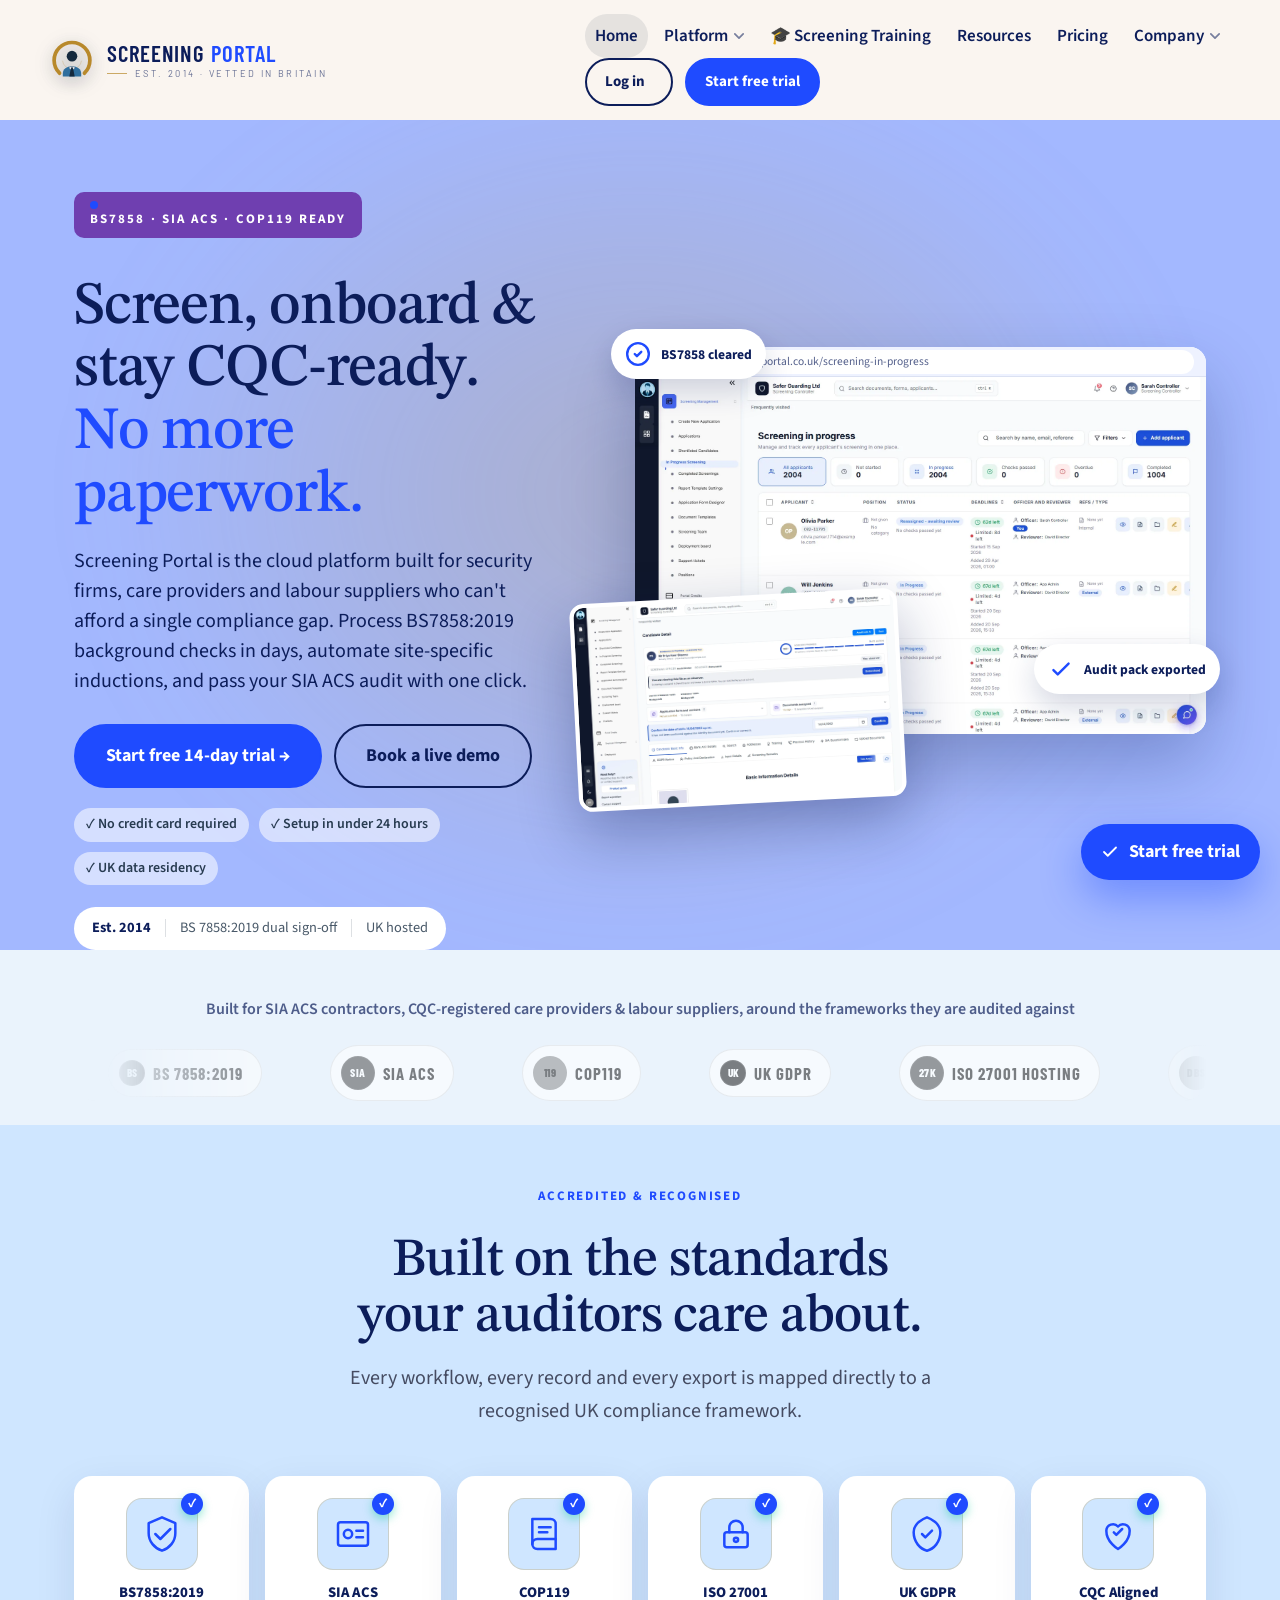
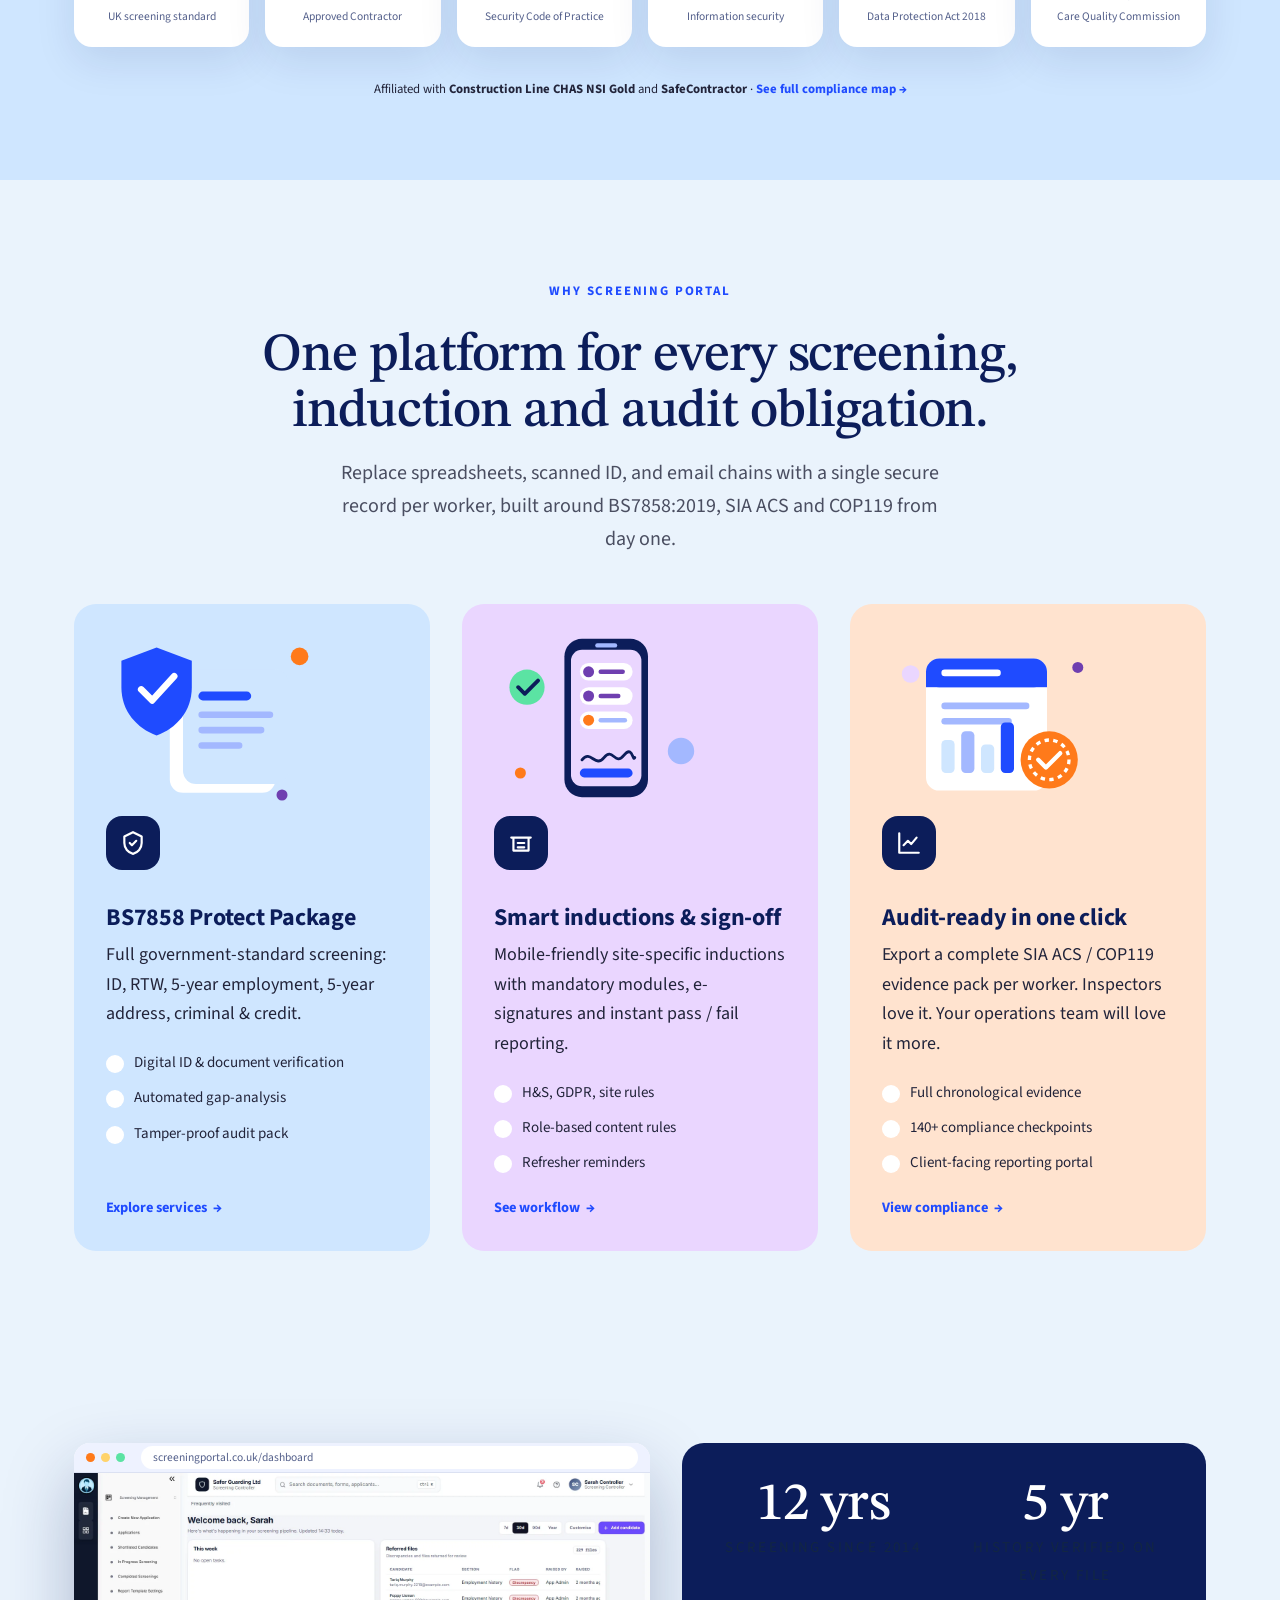
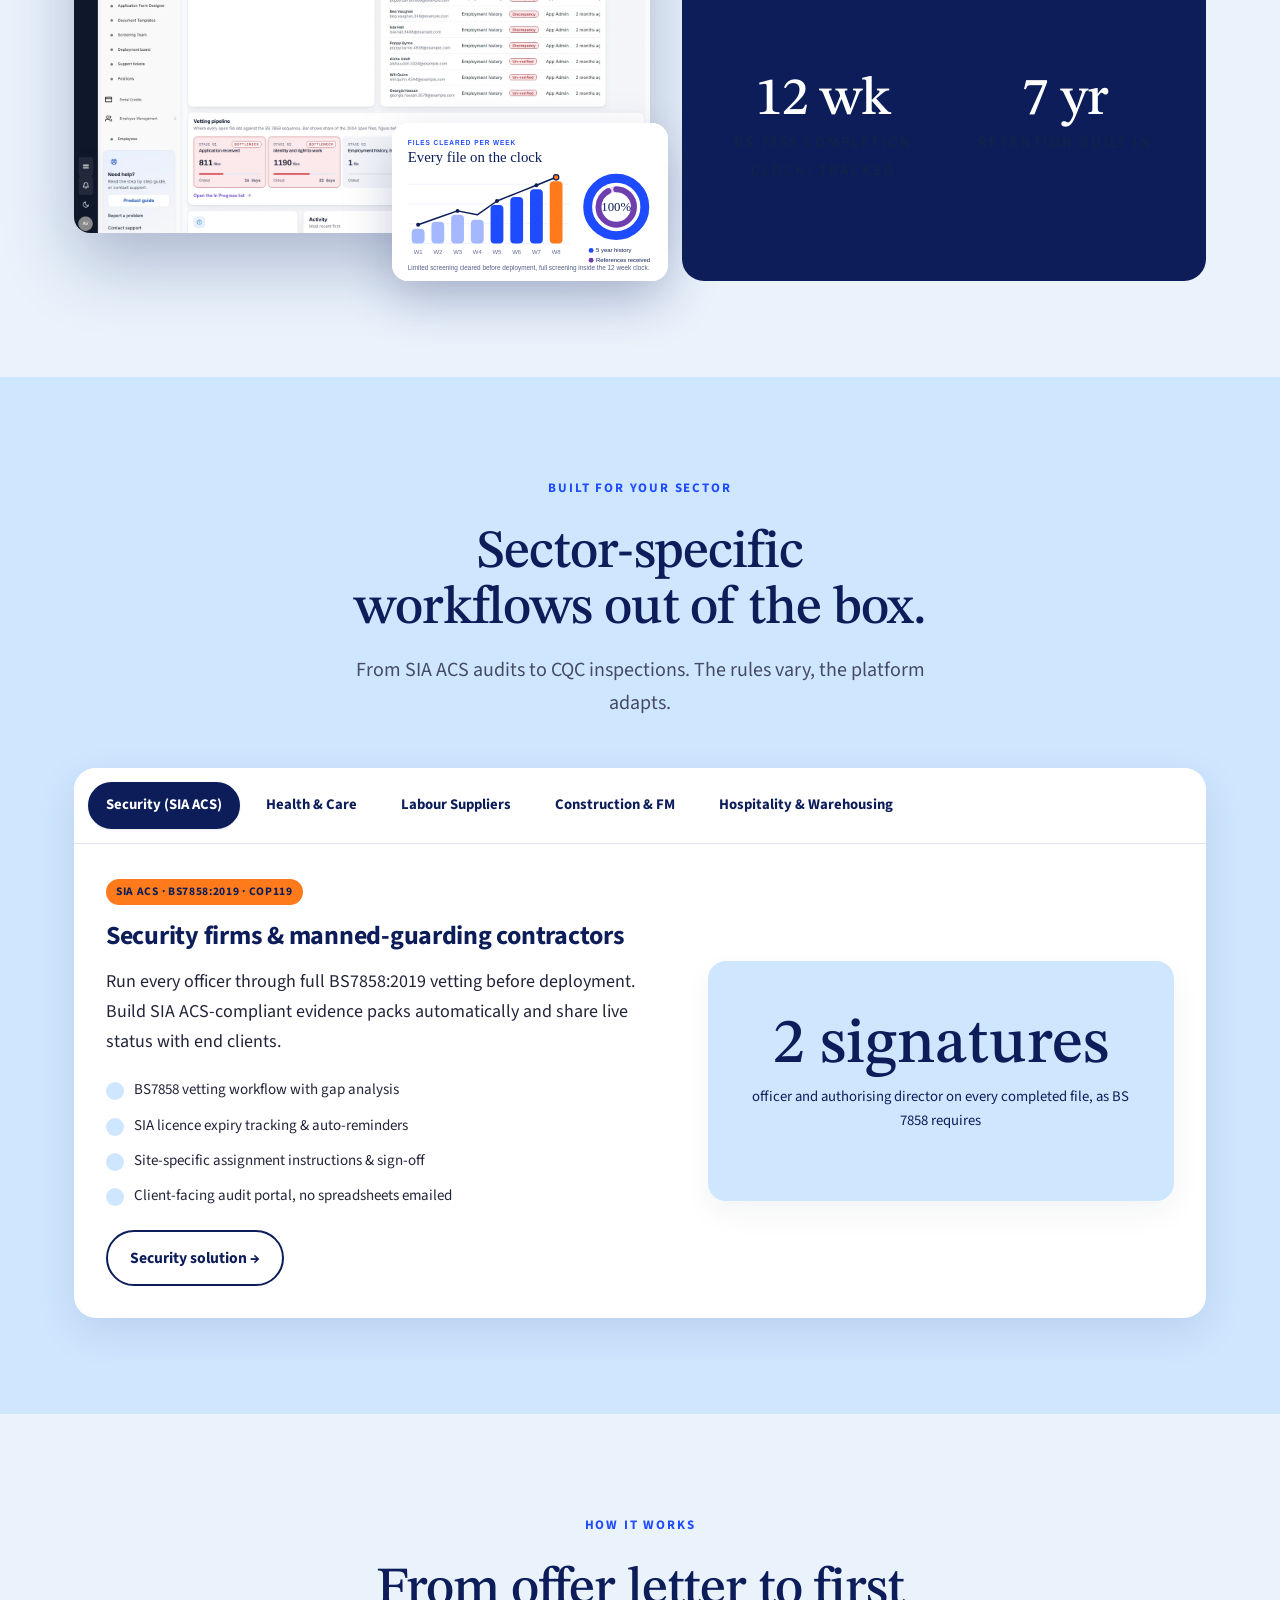
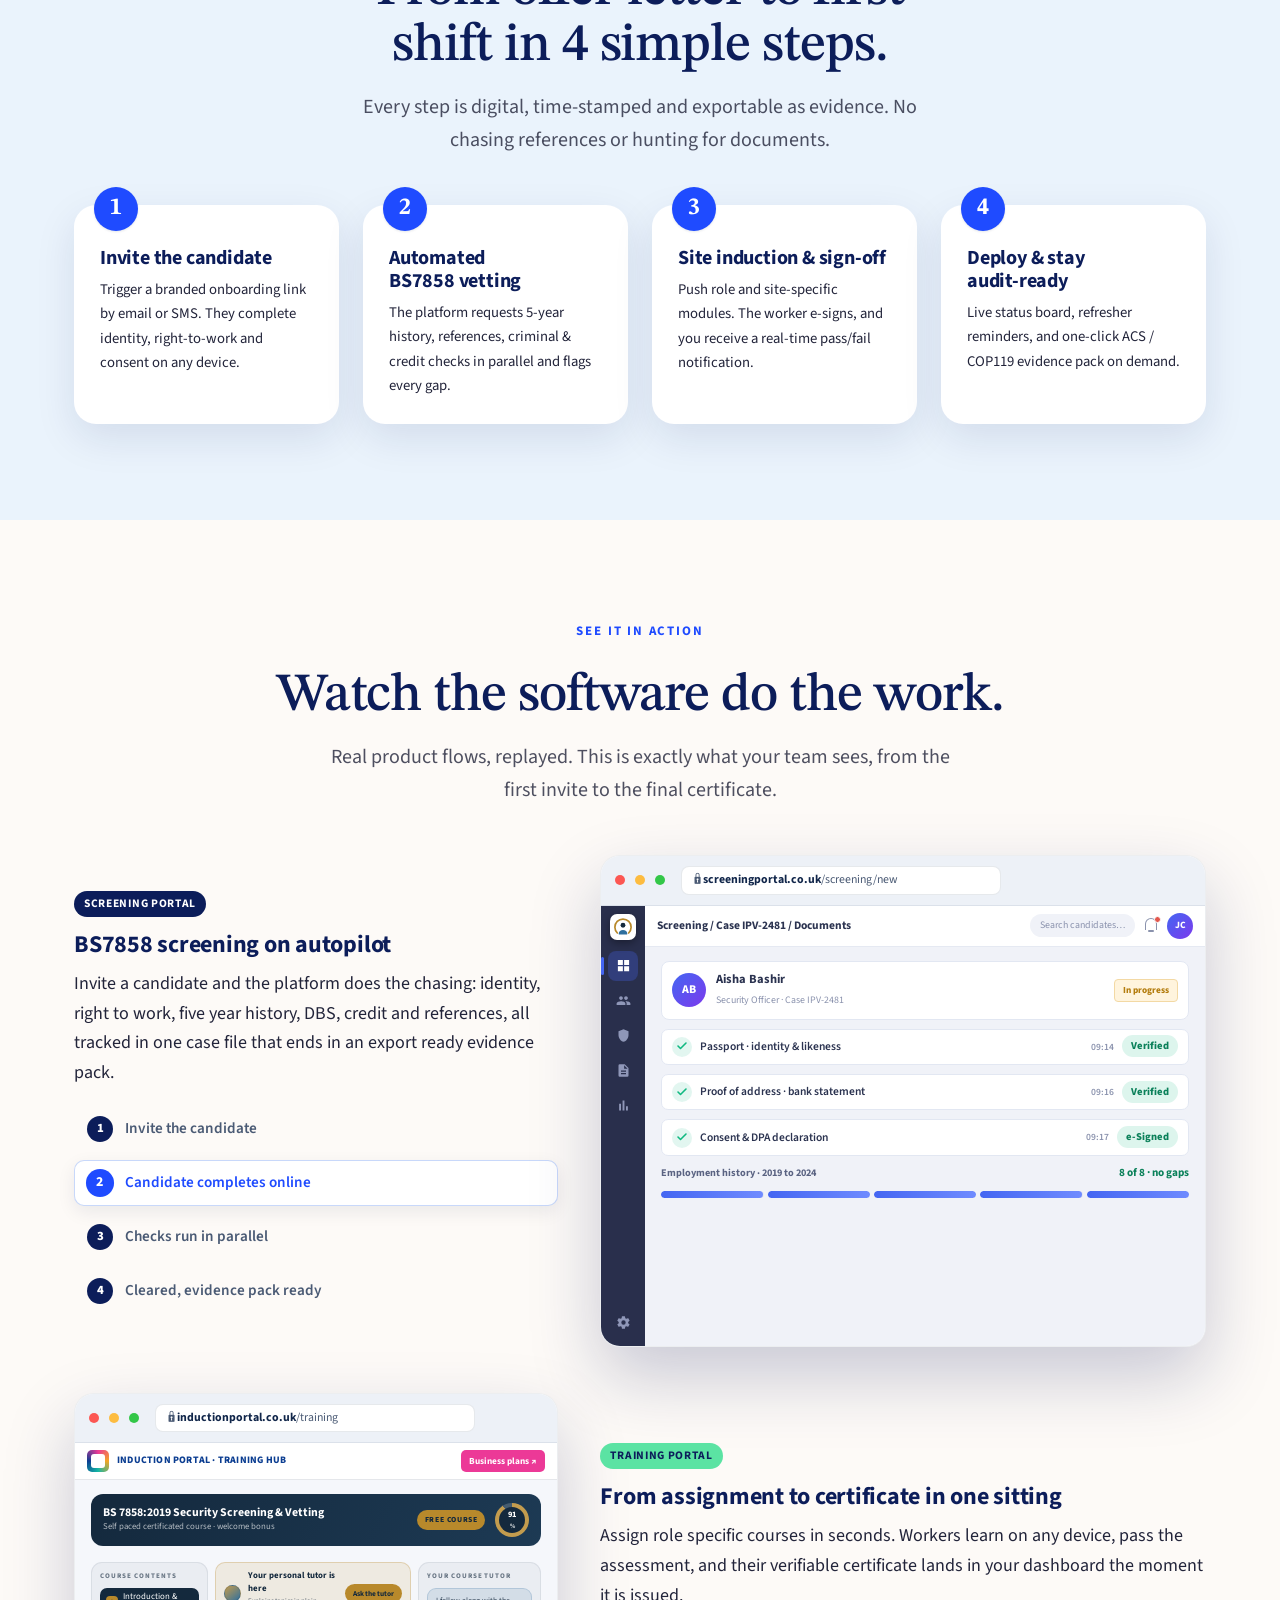
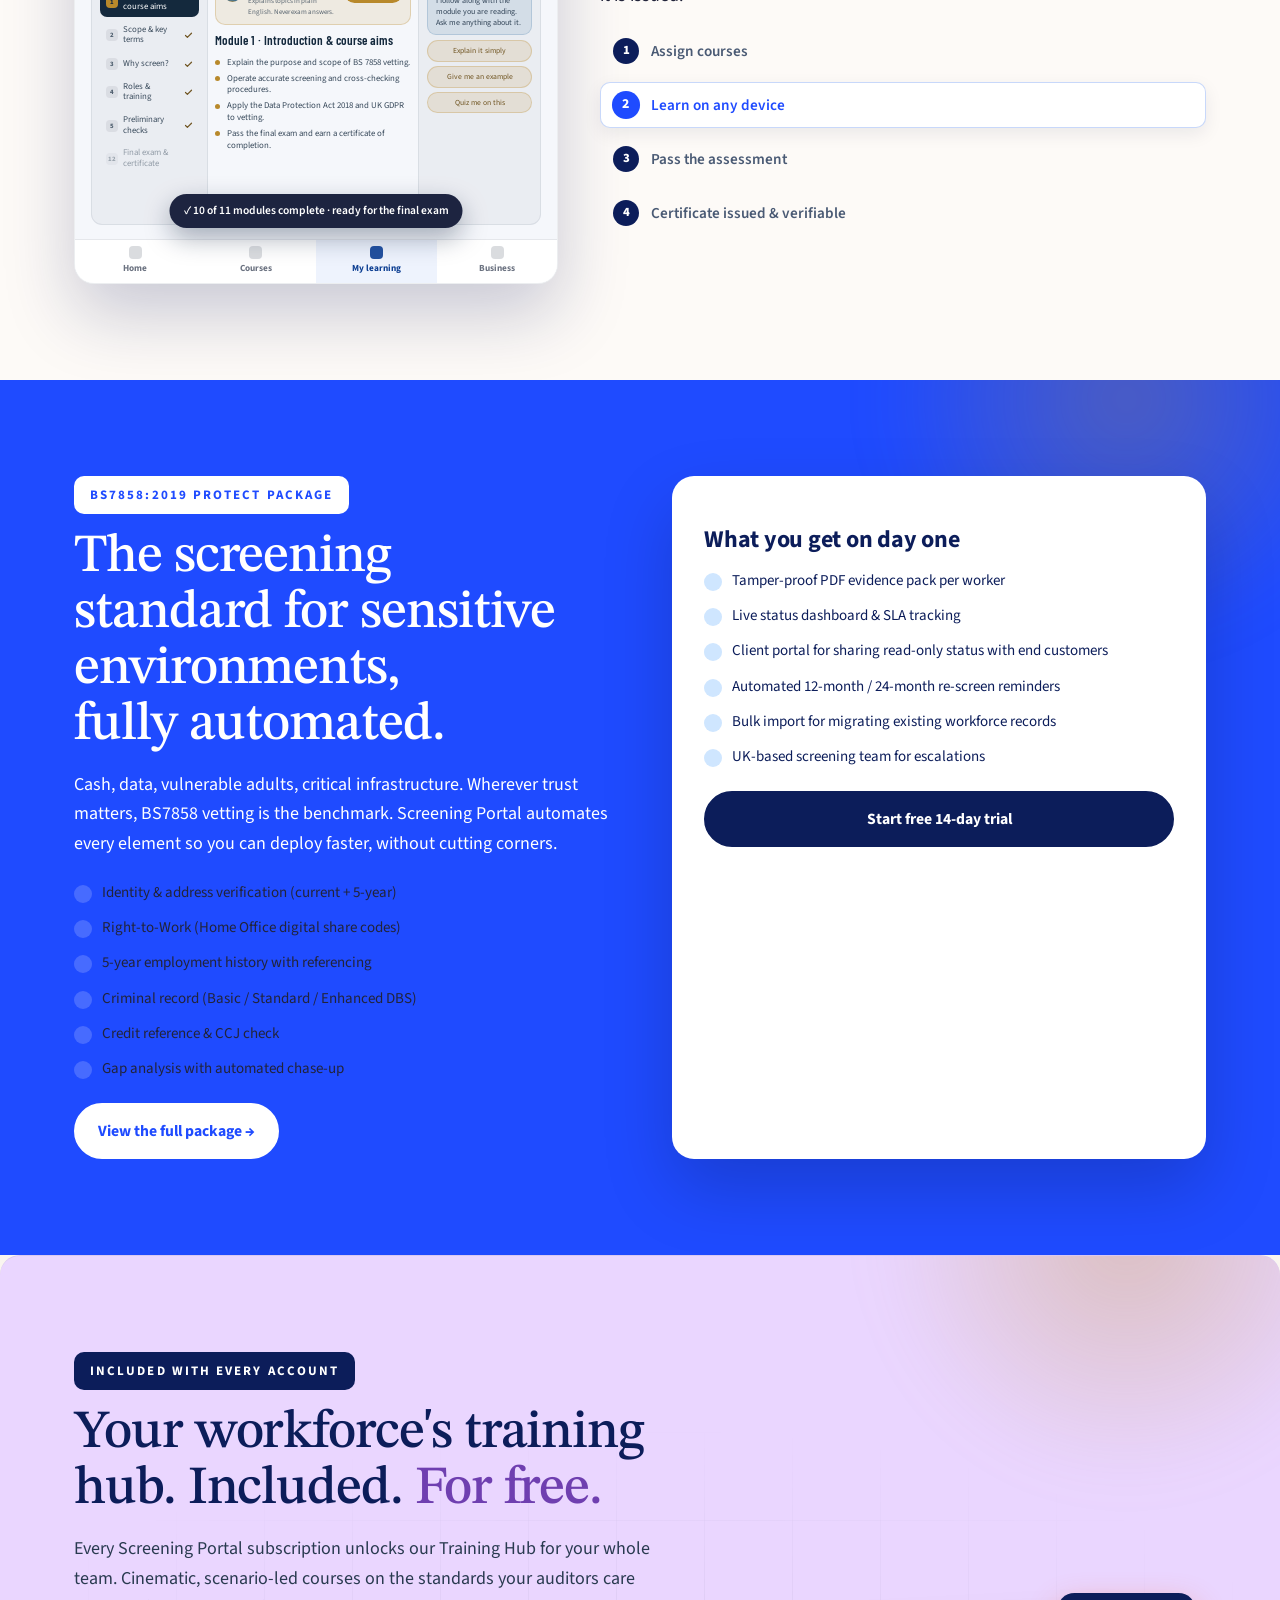
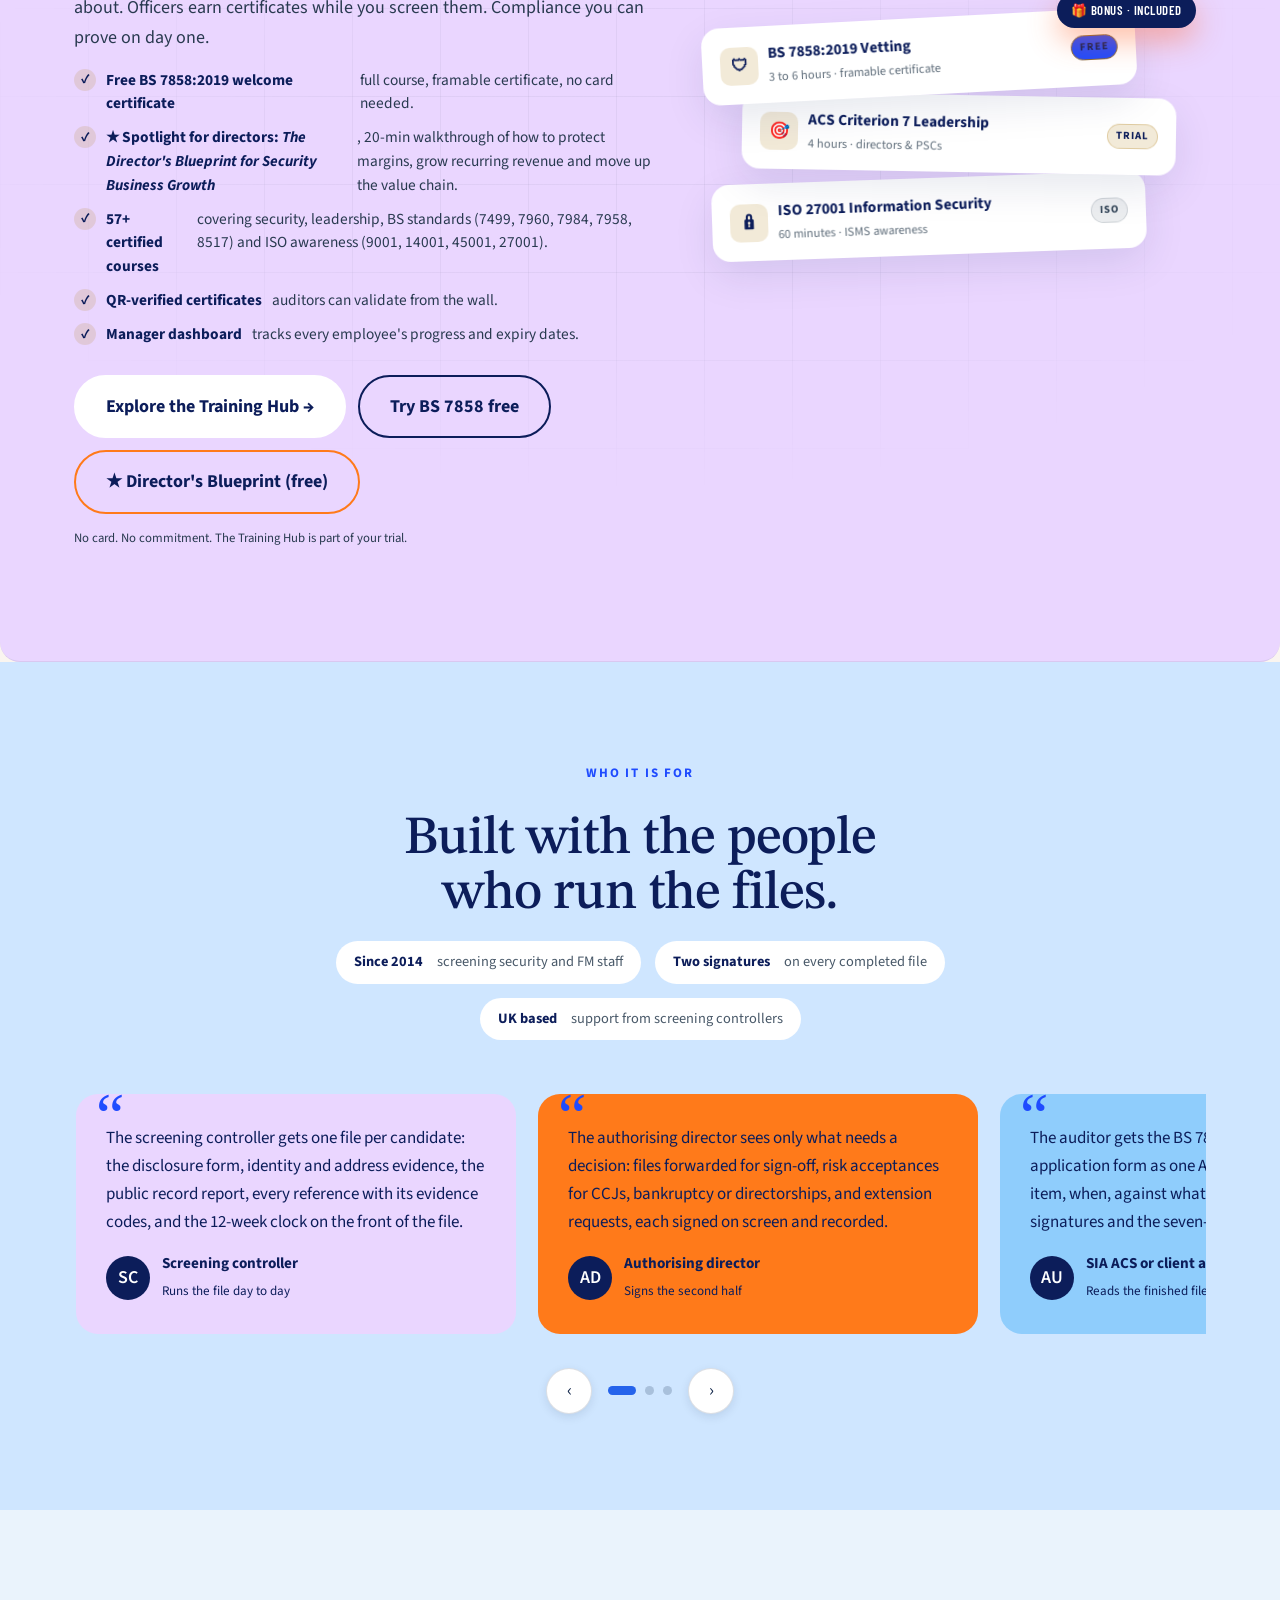
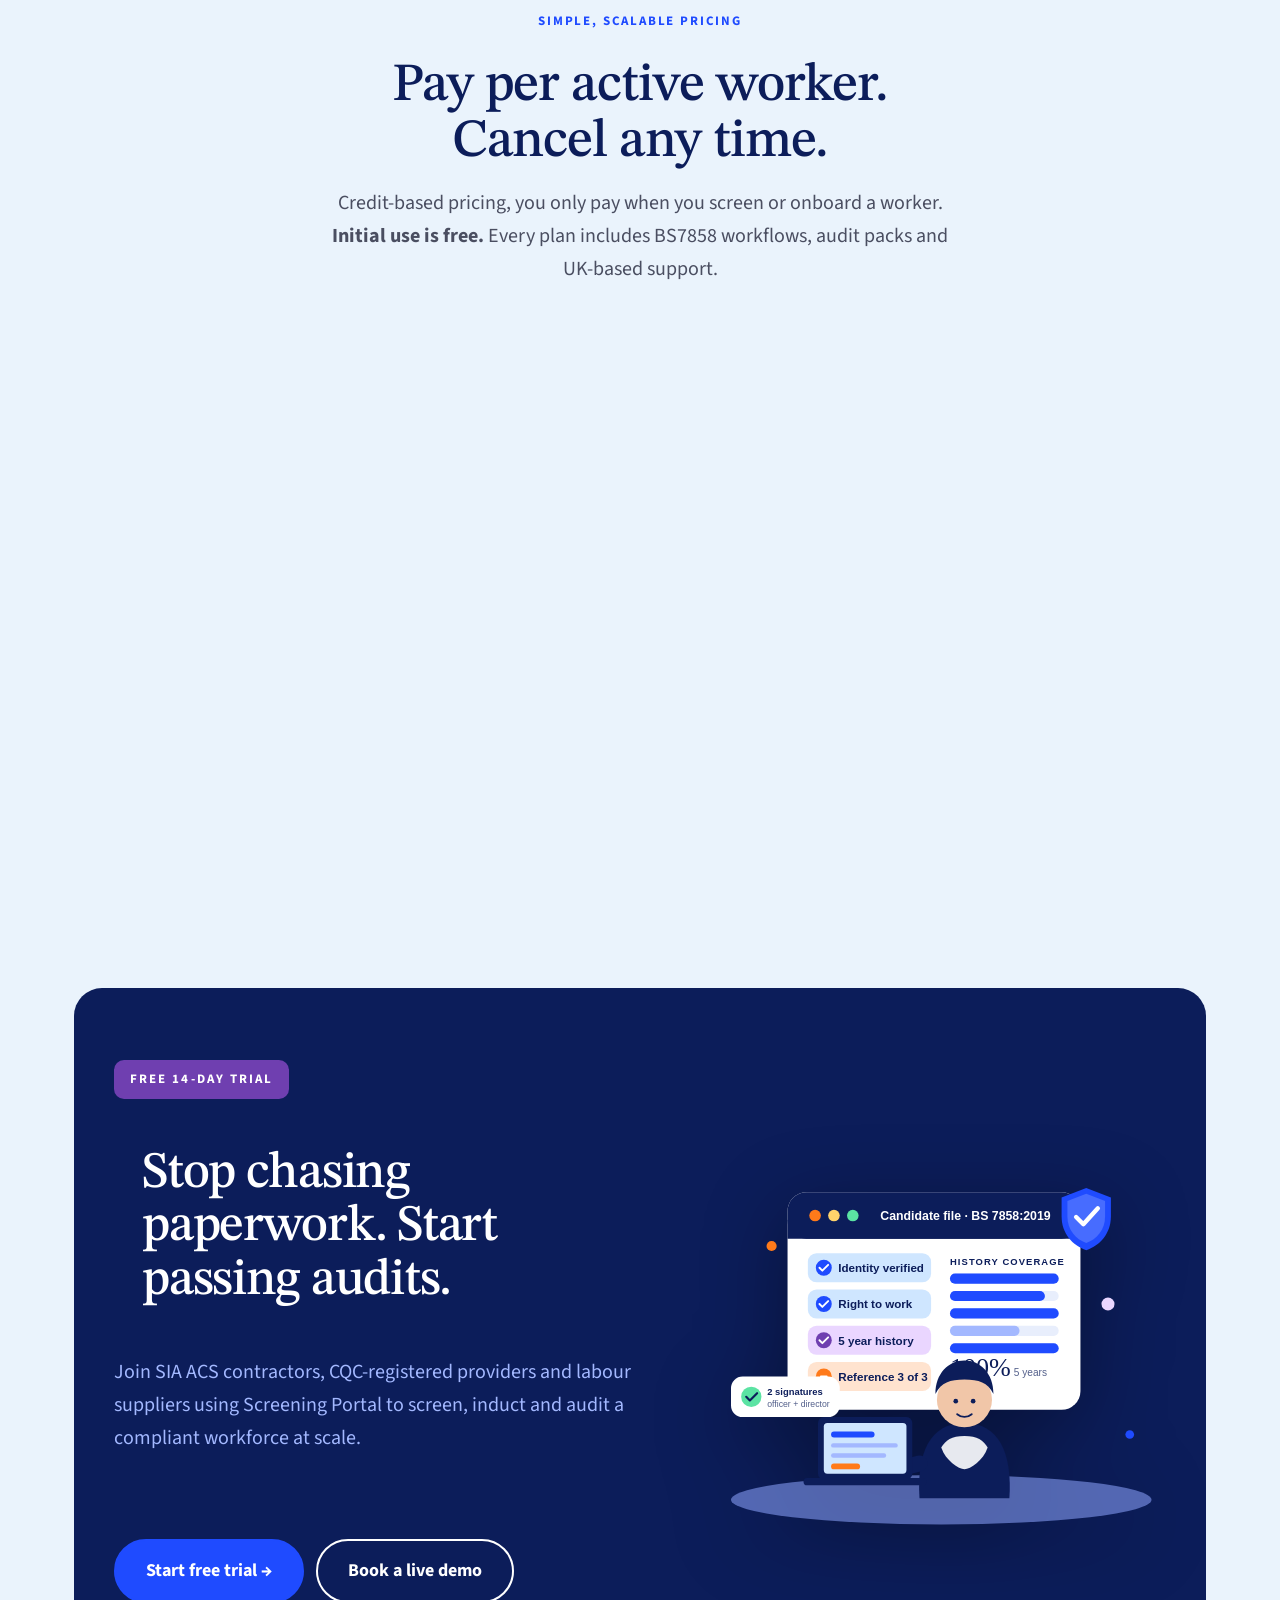
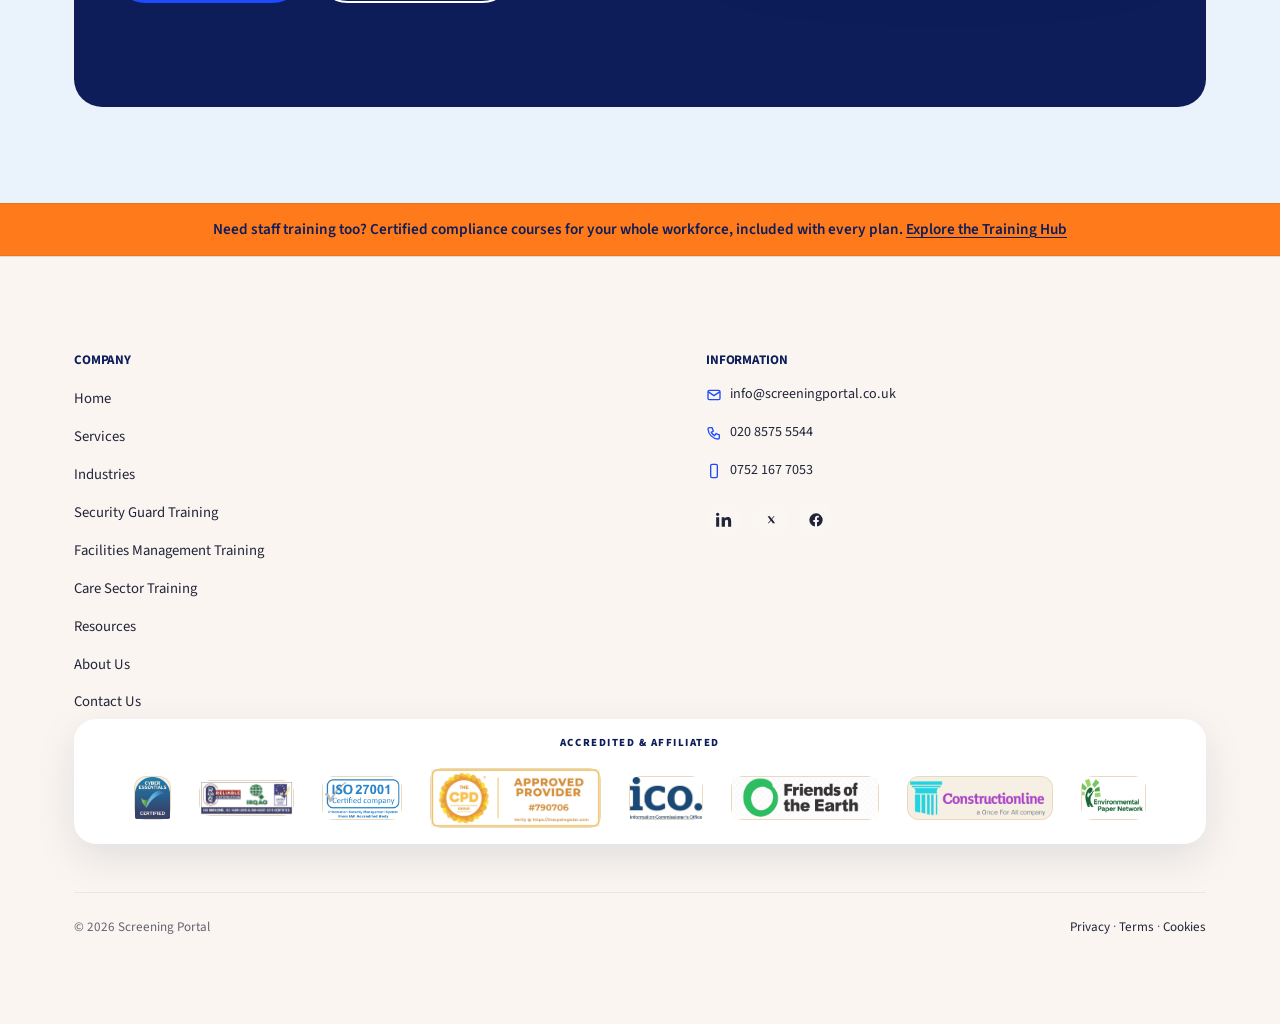
==== index.html @ 198cb8b1 "Home: the trial badge in the final call to action hugs its text Co-Authored-By: Claude Fable 5.1 <no" ====
﻿<!doctype html>
<html lang="en-GB">
<head>
<link rel="icon" href="/favicon.svg?v=3" type="image/svg+xml">
<link rel="alternate icon" href="/favicon.ico?v=3" sizes="16x16 32x32 48x48">
<link rel="apple-touch-icon" href="/apple-touch-icon.png?v=3">
<link rel="manifest" href="/site.webmanifest?v=3">
<meta name="theme-color" content="#eaf3fc">
<meta charset="utf-8">
<meta name="viewport" content="width=device-width,initial-scale=1">
<title>Screening Portal | BS7858 Screening & Compliance Software for SIA ACS, COP119 & Labour Suppliers</title>
<meta name="description" content="Cloud-based BS7858:2019 screening, SIA ACS audit trails and COP119-ready onboarding for security, care and labour suppliers. Start your free 14-day trial. No card required.">
  <link rel="canonical" href="https://www.screeningportal.co.uk/">
  <meta property="og:type" content="website">
  <meta property="og:site_name" content="Screening Portal">
  <meta property="og:title" content="Screening Portal | BS7858 Screening & Compliance Software for SIA ACS, COP119 & Labour Suppliers">
  <meta property="og:description" content="Cloud-based BS7858:2019 screening, SIA ACS audit trails and COP119-ready onboarding for security, care and labour suppliers. Start your free 14-day trial. No card required.">
  <meta property="og:url" content="https://www.screeningportal.co.uk/">
  <meta name="twitter:card" content="summary">
<meta name="theme-color" content="#eaf3fc">
<link rel="preconnect" href="https://fonts.googleapis.com">
<link rel="preconnect" href="https://fonts.gstatic.com" crossorigin>
<link rel="stylesheet" href="https://fonts.googleapis.com/css2?family=Barlow:wght@400;500;600;700&family=Barlow+Condensed:wght@500;600;700&family=Inter:wght@400;500;600;700;800;900&display=swap">
<link rel="stylesheet" href="assets/css/style.css?v=202607112130">
<link rel="stylesheet" href="assets/css/premium.css?v=202607120100">
<link rel="stylesheet" href="assets/css/demo.css?v=202607121500">
<link rel="stylesheet" href="assets/css/brand-sp.css?v=1">
<script type="application/ld+json">
{
  "@context": "https://schema.org",
  "@graph": [
    {
      "@type": "Organization",
      "@id": "https://www.screeningportal.co.uk/#organization",
      "name": "Screening Portal",
      "legalName": "Screening Portal",
      "url": "https://www.screeningportal.co.uk/",
      "description": "UK workforce compliance specialists: BS 7858:2019 screening, digital onboarding and online security training for the security, care and labour-supply sectors.",
      "areaServed": "GB",
      "contactPoint": {
        "@type": "ContactPoint",
        "contactType": "sales",
        "url": "https://www.screeningportal.co.uk/contact.html",
        "availableLanguage": "en-GB"
      }
    },
    {
      "@type": "WebSite",
      "@id": "https://www.screeningportal.co.uk/#website",
      "url": "https://www.screeningportal.co.uk/",
      "name": "Screening Portal",
      "publisher": { "@id": "https://www.screeningportal.co.uk/#organization" },
      "inLanguage": "en-GB"
    }
  ]
}
</script>
<link rel="stylesheet" href="assets/css/theme-2026.css?v=2026090801">
<link rel="stylesheet" href="https://fonts.googleapis.com/css2?family=STIX+Two+Text:ital,wght@0,400..700;1,400&family=Source+Sans+3:wght@400;600;700&display=swap">
<link rel="stylesheet" href="assets/css/theme-wave.css?v=2026100704">
</head>
<body class="wave-home">

<a class="skip-link" href="#main-content">Skip to content</a>
<noscript><style>.reveal{opacity:1 !important;transform:none !important}</style></noscript>
<!-- ============ HEADER ============ -->
<header class="site-header">
  <div class="container nav">
    <a class="brand" href="index.html" aria-label="Screening Portal home">
      <span class="brand-mark" aria-hidden="true">
        <svg viewBox="0 0 64 64" width="100%" height="100%" fill="none" role="img" aria-label="Screening Portal"><path d="M13.9 51.2a26 26 0 1 1 36.2 0" stroke="#b8892b" stroke-width="5.4" stroke-linecap="round"></path><path d="M18.2 33.6a14 14 0 0 0 27.6 0" stroke="#b8892b" stroke-opacity=".28" stroke-width="1.2" stroke-linecap="round"></path><circle cx="32" cy="26.4" r="7.7" fill="#14293d"></circle><path d="M18.6 56v-4.1c0-6.6 5.7-10.7 13.4-10.7s13.4 4.1 13.4 10.7V56z" fill="#2f6f9e"></path><path d="M32 41.2l4.6 2.1-2.6 2.4 1.9 10.3h-7.8l1.9-10.3-2.6-2.4z" fill="#14293d"></path><path d="M32 41.2l-4.6 2.1 2.6 2.4zM32 41.2l4.6 2.1-2.6 2.4z" fill="#f7fbff" fill-opacity=".9"></path></svg>
      </span>
      <span class="brand-word">
        <span class="brand-name">Screening <span>Portal</span></span>
        <span class="brand-tag"><i aria-hidden="true"></i>Est. 2014 &middot; Vetted in Britain</span>
      </span>
    </a>

    <nav class="mobile-panel" aria-label="Primary">
      <ul class="nav-list">
        <li><a href="index.html">Home</a></li>

        <li class="has-dropdown">
          <button type="button" class="nav-trigger" aria-haspopup="true" aria-expanded="false">
            Platform
            <svg class="caret" viewBox="0 0 12 7" aria-hidden="true"><path d="M1 1l5 5 5-5" fill="none" stroke="currentColor" stroke-width="2" stroke-linecap="round" stroke-linejoin="round"/></svg>
          </button>
          <ul class="nav-dropdown" role="menu">
            <li><a href="services.html">Screening Services<small>BS 7858, RTW, DBS, references</small></a></li>
            <li><a href="compliance.html">Compliance Map<small>SIA ACS, COP119, ISO 27001</small></a></li>
            <li><a href="solutions.html">Industry Solutions<small>Security, Care, Labour, FM</small></a></li>
          </ul>
        </li>

        <li><a href="https://www.inductionportal.co.uk/training/BS7858-Free-Course.html" title="Free BS 7858 screening training course">🎓 Screening Training</a></li>
        <li><a href="resources.html">Resources</a></li>

        <li><a href="pricing.html">Pricing</a></li>

        <li class="has-dropdown">
          <button type="button" class="nav-trigger" aria-haspopup="true" aria-expanded="false">
            Company
            <svg class="caret" viewBox="0 0 12 7" aria-hidden="true"><path d="M1 1l5 5 5-5" fill="none" stroke="currentColor" stroke-width="2" stroke-linecap="round" stroke-linejoin="round"/></svg>
          </button>
          <ul class="nav-dropdown" role="menu">
            <li><a href="about.html">About us</a></li>
            <li><a href="contact.html">Contact &amp; demo</a></li>
          </ul>
        </li>
      </ul>
      <div class="nav-cta">
        <div class="has-dropdown login-menu">
          <button type="button" class="btn btn--outline btn--sm nav-trigger" aria-haspopup="true" aria-expanded="false">
            Log in
            <svg class="caret" viewBox="0 0 12 7" aria-hidden="true"><path d="M1 1l5 5 5-5" fill="none" stroke="currentColor" stroke-width="2" stroke-linecap="round" stroke-linejoin="round"/></svg>
          </button>
          <ul class="nav-dropdown login-dropdown" role="menu">
            <li><a href="https://app.inductionportal.co.uk" target="_blank" rel="noopener">Customer log in<small>Your live account</small></a></li>
            <li><a href="https://portal.screeningportal.co.uk/admin/users/login" target="_blank" rel="noopener">Pilot log in<small>Screening Portal pilot programme</small></a></li>
          </ul>
        </div>
        <a class="btn btn--primary btn--sm" href="https://app.inductionportal.co.uk/user/registration/steptwo" target="_blank" rel="noopener" data-trial>Start free trial</a>
      </div>
    </nav>

    <button class="nav-toggle" aria-label="Toggle menu" aria-expanded="false">
      <span></span><span></span><span></span>
    </button>
  </div>
</header>

<!-- ============ HERO ============ -->
<section id="main-content" role="main" class="hero">
  <div class="container hero-grid">
    <div class="reveal">
      <span class="kicker">BS7858 · SIA ACS · COP119 READY</span>
      <h1>
        <span class="h1-line">Screen, onboard &amp;</span>
        <span class="h1-line">stay <span class="accent ip-rotator" data-words="audit-ready,SIA ACS-ready,CQC-ready,BS7858 compliant,inspection-proof">audit-ready</span>.</span>
        <span class="h1-line text-gradient">No more paperwork.</span>
      </h1>
      <p class="lead">
        Screening Portal is the cloud platform built for security firms, care providers and labour suppliers
        who can't afford a single compliance gap. Process BS7858:2019 background checks in days, automate
        site-specific inductions, and pass your SIA ACS audit with one click.
      </p>

      <div class="hero-cta">
        <a class="btn btn--primary btn--lg" href="https://app.inductionportal.co.uk/user/registration/steptwo" target="_blank" rel="noopener" data-trial>Start free 14-day trial →</a>
        <a class="btn btn--ghost btn--lg" href="#demo">Book a live demo</a>
      </div>

      <div class="hero-meta">
        <span>✓ No credit card required</span>
        <span>✓ Setup in under 24 hours</span>
        <span>✓ UK data residency</span>
      </div>

      <!-- Fact bar inside hero: only statements we can stand behind -->
      <div style="margin-top:22px;">
        <div class="rating-bar">
          <b>Est. 2014</b>
          <span class="divider-v"></span>
          <span>BS 7858:2019 dual sign-off</span>
          <span class="divider-v"></span>
          <span>UK hosted</span>
        </div>
      </div>
    </div>

    <!-- Dashboard mock, with the illustration above it -->
    <div class="hero-visual reveal" data-delay="2">
      <figure class="wave-shot wave-shot--main">
        <div class="wave-shot-bar" aria-hidden="true"><i></i><i></i><i></i><span>screeningportal.co.uk/screening-in-progress</span></div>
        <picture>
          <source srcset="assets/img/app/queue.webp" type="image/webp">
          <img src="assets/img/app/queue.jpg" width="1600" height="1000" alt="Screening Portal: the Screening in progress list, every applicant with status, deadlines, officer and reviewer" fetchpriority="high">
        </picture>
      </figure>
      <figure class="wave-shot wave-shot--second">
        <picture>
          <source srcset="assets/img/app/file.webp" type="image/webp">
          <img src="assets/img/app/file.jpg" width="1600" height="1000" alt="Screening Portal: a candidate file with screening progress, officer and reviewer, timers and section tabs" loading="lazy">
        </picture>
      </figure>
      <div class="float-card tl">
        <svg viewBox="0 0 24 24" fill="none" stroke="currentColor" stroke-width="2.2" stroke-linecap="round" stroke-linejoin="round"><circle cx="12" cy="12" r="10"/><path d="M9 12l2 2 4-4"/></svg>
        BS7858 cleared
      </div>
      <div class="float-card br">
        <svg viewBox="0 0 24 24" fill="none" stroke="currentColor" stroke-width="2.2" stroke-linecap="round" stroke-linejoin="round"><path d="M5 13l4 4L19 7"/></svg>
        Audit pack exported
      </div>

      <div class="dash">
        <div class="dash-head">
          <div><span class="dot r"></span><span class="dot y"></span><span class="dot g"></span></div>
          <h4>Screening Dashboard · Live</h4>
          <span class="dash-when">Today</span>
        </div>
        <div class="dash-stats">
          <div class="dash-stat"><b data-count="248" data-suffix="">0</b><span>In progress</span></div>
          <div class="dash-stat"><b data-count="1893" data-suffix="">0</b><span>Cleared this mo.</span></div>
          <div class="dash-stat"><b data-count="99.4" data-suffix="%" data-decimals="1">0</b><span>SLA met</span></div>
        </div>
        <div class="dash-row"><span>A. Bashir · BS7858 5-yr history</span><span class="pill ok">Cleared</span></div>
        <div class="dash-row"><span>S. O'Reilly · Right-to-Work</span><span class="pill ok">Verified</span></div>
        <div class="dash-row"><span>M. Patel · Credit check</span><span class="pill pending">Pending</span></div>
        <div class="dash-row"><span>K. Nowak · 5-yr address</span><span class="pill ok">Cleared</span></div>
        <div class="dash-row"><span>R. Adeyemi · Reference 3 of 3</span><span class="pill flag">Action req.</span></div>
      </div>
    </div>
  </div>
</section>

<!-- ============ TRUSTED-BY LOGO BAR ============ -->
<section class="section" style="padding-top:48px;padding-bottom:24px;">
  <div class="container">
    <div class="logo-bar reveal">
      <p class="logo-bar-title">Built for SIA ACS contractors, CQC-registered care providers &amp; labour suppliers, around the frameworks they are audited against</p>
      <div class="logo-bar-grid" data-marquee>
        <span class="client-logo"><span class="cl-mark">BS</span>BS 7858:2019</span>
        <span class="client-logo"><span class="cl-mark alt">SIA</span>SIA ACS</span>
        <span class="client-logo"><span class="cl-mark warm">119</span>COP119</span>
        <span class="client-logo"><span class="cl-mark">UK</span>UK GDPR</span>
        <span class="client-logo"><span class="cl-mark alt">27k</span>ISO 27001 hosting</span>
        <span class="client-logo"><span class="cl-mark warm">DBS</span>DBS &amp; RTW</span>
      </div>
    </div>
  </div>
</section>

<!-- ============ ACCREDITATIONS ============ -->
<section class="section section--soft" style="padding-top:56px;padding-bottom:64px;">
  <div class="container">
    <div class="section-head reveal">
      <span class="kicker">ACCREDITED &amp; RECOGNISED</span>
      <h2>Built on the standards your auditors care about.</h2>
      <p>Every workflow, every record and every export is mapped directly to a recognised UK compliance framework.</p>
    </div>

    <div class="accreditations reveal">
      <div class="accred">
        <div class="accred-mark">
          <svg viewBox="0 0 48 48" fill="none" stroke="currentColor" stroke-width="3" stroke-linecap="round" stroke-linejoin="round"><path d="M24 4l16 7v12c0 10-7 18-16 21-9-3-16-11-16-21V11l16-7z"/><path d="M16 24l6 6 12-12"/></svg>
        </div>
        <b>BS7858:2019</b>
        <small>UK screening standard</small>
      </div>
      <div class="accred">
        <div class="accred-mark">
          <svg viewBox="0 0 48 48" fill="none" stroke="currentColor" stroke-width="3" stroke-linecap="round" stroke-linejoin="round"><rect x="6" y="10" width="36" height="28" rx="3"/><circle cx="18" cy="24" r="5"/><path d="M28 20h8M28 28h8"/></svg>
        </div>
        <b>SIA ACS</b>
        <small>Approved Contractor</small>
      </div>
      <div class="accred">
        <div class="accred-mark">
          <svg viewBox="0 0 48 48" fill="none" stroke="currentColor" stroke-width="3" stroke-linecap="round" stroke-linejoin="round"><path d="M10 6h22a6 6 0 0 1 6 6v30H16a6 6 0 0 1-6-6V6z"/><path d="M10 36a6 6 0 0 1 6-6h22"/><path d="M18 16h14M18 22h10"/></svg>
        </div>
        <b>COP119</b>
        <small>Security Code of Practice</small>
      </div>
      <div class="accred">
        <div class="accred-mark">
          <svg viewBox="0 0 48 48" fill="none" stroke="currentColor" stroke-width="3" stroke-linecap="round" stroke-linejoin="round"><rect x="10" y="22" width="28" height="18" rx="3"/><path d="M16 22v-6a8 8 0 0 1 16 0v6"/><circle cx="24" cy="31" r="2.5"/></svg>
        </div>
        <b>ISO 27001</b>
        <small>Information security</small>
      </div>
      <div class="accred">
        <div class="accred-mark">
          <svg viewBox="0 0 48 48" fill="none" stroke="currentColor" stroke-width="3" stroke-linecap="round" stroke-linejoin="round"><path d="M24 4C14 8 8 14 8 22c0 12 8 20 16 22 8-2 16-10 16-22 0-8-6-14-16-18z"/><path d="M18 24l4 4 8-8"/></svg>
        </div>
        <b>UK GDPR</b>
        <small>Data Protection Act 2018</small>
      </div>
      <div class="accred">
        <div class="accred-mark">
          <svg viewBox="0 0 48 48" fill="none" stroke="currentColor" stroke-width="3" stroke-linecap="round" stroke-linejoin="round"><path d="M24 42s-14-8-14-22a8 8 0 0 1 14-5 8 8 0 0 1 14 5c0 14-14 22-14 22z"/><path d="M19 22l3 3 7-7"/></svg>
        </div>
        <b>CQC Aligned</b>
        <small>Care Quality Commission</small>
      </div>
    </div>

    <p class="center tiny mt-6">
      Affiliated with <b>Construction Line</b> <b>CHAS</b> <b>NSI Gold</b> and <b>SafeContractor</b> &middot;
      <a href="compliance.html" style="color:var(--c-blue-500);font-weight:700;">See full compliance map →</a>
    </p>
  </div>
</section>

<!-- ============ VALUE PROPS ============ -->
<section class="section">
  <div class="container">
    <div class="section-head reveal">
      <span class="kicker">WHY SCREENING PORTAL</span>
      <h2>One platform for every screening, induction and audit obligation.</h2>
      <p>Replace spreadsheets, scanned ID, and email chains with a single secure record per worker, built around BS7858:2019, SIA ACS and COP119 from day one.</p>
    </div>

    <div class="row cols-3 wave-value">
      <div class="card reveal">
        <img class="wave-spot" src="assets/img/illus/spot-shield.svg" width="200" height="160" alt="" loading="lazy">
        <div class="icon">
          <svg viewBox="0 0 24 24" fill="none" stroke="currentColor" stroke-width="2" stroke-linecap="round" stroke-linejoin="round"><path d="M12 2l8 4v6c0 5-3.5 9-8 10-4.5-1-8-5-8-10V6l8-4z"/><path d="M9 12l2 2 4-4"/></svg>
        </div>
        <h3>BS7858 Protect Package</h3>
        <p>Full government-standard screening: ID, RTW, 5-year employment, 5-year address, criminal &amp; credit.</p>
        <ul class="feature-list">
          <li>Digital ID &amp; document verification</li>
          <li>Automated gap-analysis</li>
          <li>Tamper-proof audit pack</li>
        </ul>
        <a class="more" href="services.html">Explore services</a>
      </div>

      <div class="card reveal" data-delay="1">
        <img class="wave-spot" src="assets/img/illus/spot-induction.svg" width="200" height="160" alt="" loading="lazy">
        <div class="icon">
          <svg viewBox="0 0 24 24" fill="none" stroke="currentColor" stroke-width="2" stroke-linecap="round" stroke-linejoin="round"><path d="M3 7h18M5 7v12h14V7"/><path d="M9 12h6M9 16h6"/></svg>
        </div>
        <h3>Smart inductions &amp; sign-off</h3>
        <p>Mobile-friendly site-specific inductions with mandatory modules, e-signatures and instant pass / fail reporting.</p>
        <ul class="feature-list">
          <li>H&amp;S, GDPR, site rules</li>
          <li>Role-based content rules</li>
          <li>Refresher reminders</li>
        </ul>
        <a class="more" href="services.html#inductions">See workflow</a>
      </div>

      <div class="card reveal" data-delay="2">
        <img class="wave-spot" src="assets/img/illus/spot-audit.svg" width="200" height="160" alt="" loading="lazy">
        <div class="icon">
          <svg viewBox="0 0 24 24" fill="none" stroke="currentColor" stroke-width="2" stroke-linecap="round" stroke-linejoin="round"><path d="M3 3v18h18"/><path d="M7 14l4-4 3 3 5-6"/></svg>
        </div>
        <h3>Audit-ready in one click</h3>
        <p>Export a complete SIA ACS / COP119 evidence pack per worker. Inspectors love it. Your operations team will love it more.</p>
        <ul class="feature-list">
          <li>Full chronological evidence</li>
          <li>140+ compliance checkpoints</li>
          <li>Client-facing reporting portal</li>
        </ul>
        <a class="more" href="compliance.html">View compliance</a>
      </div>
    </div>
  </div>
</section>

<!-- ============ STATS ============ -->
<section class="section">
  <div class="container">
    <div class="wave-numbers">
    <div class="wave-chart reveal">
      <figure class="wave-shot wave-shot--flat">
        <div class="wave-shot-bar" aria-hidden="true"><i></i><i></i><i></i><span>screeningportal.co.uk/dashboard</span></div>
        <picture>
          <source srcset="assets/img/app/dashboard.webp" type="image/webp">
          <img src="assets/img/app/dashboard.jpg" width="1600" height="1000" alt="Screening Portal dashboard: this week's tasks, referred files and the vetting pipeline against the BS 7858 sequence" loading="lazy">
        </picture>
      </figure>
      <img class="wave-chart-art" src="assets/img/illus/chart-clearance.svg" width="560" height="320" alt="Chart: files cleared per week rising over eight weeks, with five year history coverage at one hundred percent" loading="lazy">
    </div>
    <div class="stats reveal">
      <div class="stat"><b data-count="12" data-suffix=" yrs">0</b><span>Screening since 2014</span></div>
      <div class="stat"><b data-count="5" data-suffix=" yr">0</b><span>History verified on every file</span></div>
      <div class="stat"><b data-count="12" data-suffix=" wk">0</b><span>BS 7858 completion clock, tracked</span></div>
      <div class="stat"><b data-count="7" data-suffix=" yr">0</b><span>Retention built in</span></div>
    </div>
    </div>
  </div>
</section>

<!-- ============ INDUSTRY TABS ============ -->
<section class="section section--soft">
  <div class="container">
    <div class="section-head reveal">
      <span class="kicker">BUILT FOR YOUR SECTOR</span>
      <h2>Sector-specific workflows out of the box.</h2>
      <p>From SIA ACS audits to CQC inspections. The rules vary, the platform adapts.</p>
    </div>

    <div class="industries reveal">
      <div class="tabs" role="tablist">
        <button class="tab is-active" data-tab="ind-security">Security (SIA ACS)</button>
        <button class="tab" data-tab="ind-care">Health &amp; Care</button>
        <button class="tab" data-tab="ind-labour">Labour Suppliers</button>
        <button class="tab" data-tab="ind-construction">Construction &amp; FM</button>
        <button class="tab" data-tab="ind-other">Hospitality &amp; Warehousing</button>
      </div>
      <div class="tab-panels">

        <div id="ind-security" class="tab-panel is-active">
          <div>
            <span class="badge badge--orange">SIA ACS · BS7858:2019 · COP119</span>
            <h3 class="mt-4">Security firms &amp; manned-guarding contractors</h3>
            <p>Run every officer through full BS7858:2019 vetting before deployment. Build SIA ACS-compliant evidence packs automatically and share live status with end clients.</p>
            <ul class="feature-list">
              <li>BS7858 vetting workflow with gap analysis</li>
              <li>SIA licence expiry tracking &amp; auto-reminders</li>
              <li>Site-specific assignment instructions &amp; sign-off</li>
              <li>Client-facing audit portal, no spreadsheets emailed</li>
            </ul>
            <a class="btn btn--outline" href="solutions.html#security">Security solution →</a>
          </div>
          <div class="tab-visual">
            <div style="text-align:center;">
              <div class="tv-stat">2 signatures</div>
              <p class="tv-cap">officer and authorising director on every completed file, as BS 7858 requires</p>
            </div>
          </div>
        </div>

        <div id="ind-care" class="tab-panel">
          <div>
            <span class="badge badge--green">CQC · DBS · Right-to-Work</span>
            <h3 class="mt-4">Care providers &amp; staffing</h3>
            <p>Enhanced DBS, right-to-work, vaccinations and training records, all in one worker profile. Built for CQC inspection day.</p>
            <ul class="feature-list">
              <li>Enhanced DBS workflow with update-service checks</li>
              <li>Mandatory training matrix &amp; expiry alerts</li>
              <li>Care Certificate &amp; statutory training modules</li>
              <li>Geofenced shift inductions for community workers</li>
            </ul>
            <a class="btn btn--outline" href="solutions.html#care">Care solution →</a>
          </div>
          <div class="tab-visual">
            <div style="text-align:center;">
              <div class="tv-stat">9 hrs</div>
              <p class="tv-cap">average time saved per new starter onboarded</p>
            </div>
          </div>
        </div>

        <div id="ind-labour" class="tab-panel">
          <div>
            <span class="badge badge--navy">GLAA · REC · Master Vendor</span>
            <h3 class="mt-4">Labour suppliers &amp; recruitment agencies</h3>
            <p>Place workers faster, and prove compliance to every end client. Master-vendor reporting included.</p>
            <ul class="feature-list">
              <li>Bulk onboarding &amp; transfer of compliance records</li>
              <li>GLAA, REC &amp; modern-slavery evidence</li>
              <li>Client-branded compliance portals</li>
              <li>Auto-renewal of right-to-work checks</li>
            </ul>
            <a class="btn btn--outline" href="solutions.html#labour">Labour solution →</a>
          </div>
          <div class="tab-visual">
            <div style="text-align:center;">
              <div class="tv-stat">3 days</div>
              <p class="tv-cap">typical time-to-deploy a fully screened worker</p>
            </div>
          </div>
        </div>

        <div id="ind-construction" class="tab-panel">
          <div>
            <span class="badge badge--navy">CSCS · CHAS · Construction Line</span>
            <h3 class="mt-4">Construction &amp; facilities management</h3>
            <p>CSCS card validation, site inductions and equipment custody for every contractor, every visit.</p>
            <ul class="feature-list">
              <li>Site-specific digital inductions &amp; sign-off</li>
              <li>PPE &amp; equipment custody records</li>
              <li>CSCS / CPCS verification</li>
              <li>Geofenced clock-in for site presence</li>
            </ul>
            <a class="btn btn--outline" href="solutions.html#construction">Construction solution →</a>
          </div>
          <div class="tab-visual">
            <div style="text-align:center;">
              <div class="tv-stat">62%</div>
              <p class="tv-cap">reduction in induction admin time on average</p>
            </div>
          </div>
        </div>

        <div id="ind-other" class="tab-panel">
          <div>
            <span class="badge badge--navy">Hospitality · Warehousing · Wholesale</span>
            <h3 class="mt-4">Hospitality, warehousing &amp; distribution</h3>
            <p>High-turnover workforce? Onboard in minutes, not days. Auto-renew expiring documents and stay audit-ready.</p>
            <ul class="feature-list">
              <li>Right-to-work + personal licence checks</li>
              <li>Allergen, manual handling &amp; H&amp;S modules</li>
              <li>Bulk seasonal onboarding</li>
              <li>Real-time headcount &amp; clearance status</li>
            </ul>
            <a class="btn btn--outline" href="solutions.html#hospitality">All sectors →</a>
          </div>
          <div class="tab-visual">
            <div style="text-align:center;">
              <div class="tv-stat">4×</div>
              <p class="tv-cap">faster bulk onboarding vs. manual processes</p>
            </div>
          </div>
        </div>

      </div>
    </div>
  </div>
</section>

<!-- ============ HOW IT WORKS ============ -->
<section class="section">
  <div class="container">
    <div class="section-head reveal">
      <span class="kicker">HOW IT WORKS</span>
      <h2>From offer letter to first shift in 4 simple steps.</h2>
      <p>Every step is digital, time-stamped and exportable as evidence. No chasing references or hunting for documents.</p>
    </div>

    <div class="process">
      <div class="step reveal">
        <h4>Invite the candidate</h4>
        <p>Trigger a branded onboarding link by email or SMS. They complete identity, right-to-work and consent on any device.</p>
      </div>
      <div class="step reveal" data-delay="1">
        <h4>Automated BS7858 vetting</h4>
        <p>The platform requests 5-year history, references, criminal &amp; credit checks in parallel and flags every gap.</p>
      </div>
      <div class="step reveal" data-delay="2">
        <h4>Site induction &amp; sign-off</h4>
        <p>Push role and site-specific modules. The worker e-signs, and you receive a real-time pass/fail notification.</p>
      </div>
      <div class="step reveal" data-delay="3">
        <h4>Deploy &amp; stay audit-ready</h4>
        <p>Live status board, refresher reminders, and one-click ACS / COP119 evidence pack on demand.</p>
      </div>
    </div>
  </div>
</section>

<!-- ============ PRODUCT TOUR (animated demos) ============ -->
<section class="section demo-section" id="product-tour">
  <div class="container">
    <div class="section-head reveal">
      <span class="kicker">SEE IT IN ACTION</span>
      <h2>Watch the software do the work.</h2>
      <p>Real product flows, replayed. This is exactly what your team sees, from the first invite to the final certificate.</p>
    </div>

    <!-- Demo 1: Screening Portal, BS 7858 screening -->
    <div class="demo-row reveal">
      <div class="demo-copy">
        <span class="badge badge--navy">SCREENING PORTAL</span>
        <h3>BS7858 screening on autopilot</h3>
        <p>Invite a candidate and the platform does the chasing: identity, right to work, five year history, DBS, credit and references, all tracked in one case file that ends in an export ready evidence pack.</p>
        <ol class="ip-demo-steps">
          <li class="is-active"><i>1</i> Invite the candidate</li>
          <li><i>2</i> Candidate completes online</li>
          <li><i>3</i> Checks run in parallel</li>
          <li><i>4</i> Cleared, evidence pack ready</li>
        </ol>
      </div>
      <div class="demo-frame" aria-hidden="true">
        <div class="demo-chrome">
          <span class="cdot r"></span><span class="cdot y"></span><span class="cdot g"></span>
          <span class="demo-url">🔒 <b>screeningportal.co.uk</b>/screening/new</span>
        </div>
        <div class="ip-demo ip-demo--vx" id="demo-vetting">
          <aside class="vx-side">
            <span class="vx-logo" aria-hidden="true"><svg viewBox="0 0 64 64" width="20" height="20" fill="none"><path d="M13.9 51.2a26 26 0 1 1 36.2 0" stroke="#b8892b" stroke-width="5.4" stroke-linecap="round"></path><circle cx="32" cy="26.4" r="7.7" fill="#14293d"></circle><path d="M18.6 56v-4.1c0-6.6 5.7-10.7 13.4-10.7s13.4 4.1 13.4 10.7V56z" fill="#2f6f9e"></path></svg></span>
            <span class="vx-ic is-on"><svg viewBox="0 0 24 24"><path d="M3 3h8v8H3zM13 3h8v8h-8zM3 13h8v8H3zM13 13h8v8h-8z"/></svg></span>
            <span class="vx-ic"><svg viewBox="0 0 24 24"><path d="M16 11c1.66 0 3-1.34 3-3s-1.34-3-3-3-3 1.34-3 3 1.34 3 3 3zm-8 0c1.66 0 3-1.34 3-3S9.66 5 8 5 5 6.34 5 8s1.34 3 3 3zm0 2c-2.33 0-7 1.17-7 3.5V19h14v-2.5C15 14.17 10.33 13 8 13zm8 0c-.29 0-.62.02-.97.05 1.16.84 1.97 1.97 1.97 3.45V19h6v-2.5c0-2.33-4.67-3.5-7-3.5z"/></svg></span>
            <span class="vx-ic"><svg viewBox="0 0 24 24"><path d="M12 2L4 5v6c0 5 3.4 9.7 8 11 4.6-1.3 8-6 8-11V5l-8-3z"/></svg></span>
            <span class="vx-ic"><svg viewBox="0 0 24 24"><path d="M14 2H6a2 2 0 0 0-2 2v16a2 2 0 0 0 2 2h12a2 2 0 0 0 2-2V8l-6-6zm2 16H8v-2h8v2zm0-4H8v-2h8v2zm-3-5V3.5L18.5 9H13z"/></svg></span>
            <span class="vx-ic"><svg viewBox="0 0 24 24"><path d="M5 9h3v11H5zM10.5 4h3v16h-3zM16 13h3v7h-3z"/></svg></span>
            <span class="vx-ic vx-ic--end"><svg viewBox="0 0 24 24"><path d="M19.4 13c.04-.32.06-.66.06-1s-.02-.68-.06-1l2.1-1.65a.5.5 0 0 0 .12-.64l-2-3.46a.5.5 0 0 0-.61-.22l-2.49 1a7.3 7.3 0 0 0-1.73-1l-.38-2.65A.5.5 0 0 0 13.9 2h-4a.5.5 0 0 0-.5.42L9 5.07c-.63.26-1.21.6-1.74 1l-2.48-1a.5.5 0 0 0-.61.22l-2 3.46a.5.5 0 0 0 .12.64L4.4 11c-.04.32-.06.66-.06 1s.02.68.06 1l-2.1 1.65a.5.5 0 0 0-.12.64l2 3.46c.14.24.42.34.61.22l2.49-1c.53.4 1.11.74 1.73 1l.38 2.65a.5.5 0 0 0 .5.42h4a.5.5 0 0 0 .5-.42l.38-2.65c.63-.26 1.21-.6 1.74-1l2.48 1c.2.12.47 0 .61-.22l2-3.46a.5.5 0 0 0-.12-.64L19.4 13zM12 15.5A3.5 3.5 0 1 1 12 8.5a3.5 3.5 0 0 1 0 7z"/></svg></span>
          </aside>
          <div class="vx-main">
            <div class="vx-top">
              <span class="vx-crumb">Screening / New case</span>
              <span class="vx-search">Search candidates…</span>
              <span class="vx-bell"><i></i></span>
              <span class="vx-avatar">JC</span>
            </div>
            <div class="vx-stage">

              <div class="ip-scene is-active" data-dur="5400" data-crumb="Screening / New case">
                <div class="vx-h"><b>New screening case</b><span class="vx-chip">BS7858:2019 · PROTECT</span></div>
                <div class="vx-form">
                  <div class="vx-field"><label>First name</label><div class="vx-box">Aisha</div></div>
                  <div class="vx-field"><label>Surname</label><div class="vx-box">Bashir</div></div>
                  <div class="vx-field"><label>Role applied for</label><div class="vx-box">Security Officer (Manned Guarding)<i class="vx-caret"></i></div></div>
                  <div class="vx-field"><label>Screening package</label><div class="vx-box">BS7858:2019 · full screen<i class="vx-caret"></i></div></div>
                  <div class="vx-field vx-field--wide"><label>Candidate email</label><div class="vx-box"><span class="type" style="--w:19ch;--at:.5s">aisha.b@mailbox.uk</span></div></div>
                </div>
                <button class="vx-btn" style="--press:2.9s" tabindex="-1">Create case &amp; send invite</button>
                <div class="demo-toast" style="--at:3.3s">✓ Case IPV-2481 created · invite sent by email and SMS</div>
              </div>

              <div class="ip-scene" data-dur="5600" data-crumb="Screening / Case IPV-2481 / Documents">
                <div class="vx-cand">
                  <span class="vx-avatar vx-avatar--lg">AB</span>
                  <span class="vx-cand-meta grow"><b>Aisha Bashir</b><small>Security Officer · Case IPV-2481</small></span>
                  <span class="vx-badge vx-badge--amber">In progress</span>
                </div>
                <div class="vx-row"><span class="ic"><svg class="tk" viewBox="0 0 24 24" style="--at:.5s"><path d="M4 12l5 5 11-11"/></svg></span><span class="grow">Passport · identity &amp; likeness</span><span class="vx-time">09:14</span><span class="dpill ok" style="--at:.5s">Verified</span></div>
                <div class="vx-row"><span class="ic"><svg class="tk" viewBox="0 0 24 24" style="--at:1.3s"><path d="M4 12l5 5 11-11"/></svg></span><span class="grow">Proof of address · bank statement</span><span class="vx-time">09:16</span><span class="dpill ok" style="--at:1.3s">Verified</span></div>
                <div class="vx-row"><span class="ic"><svg class="tk" viewBox="0 0 24 24" style="--at:2.1s"><path d="M4 12l5 5 11-11"/></svg></span><span class="grow">Consent &amp; DPA declaration</span><span class="vx-time">09:17</span><span class="dpill ok" style="--at:2.1s">e-Signed</span></div>
                <div class="vx-seg-label"><span>Employment history · 2019 to 2024</span><span class="xfade" style="--at:4.6s"><span class="n1">6 of 8 entries</span><span class="n2">8 of 8 · no gaps</span></span></div>
                <div class="vx-seg"><i style="--at:2.7s"></i><i style="--at:3.1s"></i><i style="--at:3.5s"></i><i style="--at:3.9s"></i><i style="--at:4.3s"></i></div>
              </div>

              <div class="ip-scene" data-dur="6000" data-crumb="Screening / Case IPV-2481 / Checks">
                <div class="vx-stats">
                  <div class="vx-stat"><b>IPV-2481</b><span>Case ref</span></div>
                  <div class="vx-stat"><b>Day 4</b><span>SLA 10 days</span></div>
                  <div class="vx-stat"><b>12</b><span>Documents</span></div>
                  <div class="vx-stat vx-stat--ring">
                    <div class="ring-wrap">
                      <svg viewBox="0 0 64 64">
                        <defs>
                          <linearGradient id="ipRingGrad" x1="0" y1="0" x2="1" y2="1">
                            <stop offset="0" stop-color="#4466f2"/><stop offset="1" stop-color="#6EE7C5"/>
                          </linearGradient>
                        </defs>
                        <circle class="ring-bg" cx="32" cy="32" r="26"/>
                        <circle class="ring-fg" cx="32" cy="32" r="26"/>
                      </svg>
                      <div class="ring-num"><span class="n1">68%</span><span class="n2">100%</span></div>
                    </div>
                  </div>
                </div>
                <div class="vx-tblhead"><span class="grow">Check</span><span class="vx-prov">Provider</span><span>Status</span></div>
                <div class="vx-trow"><span class="grow">Right to work</span><span class="vx-prov">GOV.UK share code</span><span class="dpill ok" style="--at:.4s">Verified</span></div>
                <div class="vx-trow"><span class="grow">DBS basic disclosure</span><span class="vx-prov">DBS</span><span class="spin" style="--until:2.2s"></span><span class="dpill ok" style="--at:2.3s">Cleared</span></div>
                <div class="vx-trow"><span class="grow">Credit &amp; financial probity</span><span class="vx-prov">Equifax</span><span class="spin" style="--until:3.4s"></span><span class="dpill ok" style="--at:3.5s">Cleared</span></div>
                <div class="vx-trow"><span class="grow">References ×3</span><span class="vx-prov">Auto-chase</span><span class="xfade" style="--at:4.4s"><span class="n1">1 of 3</span><span class="n2">3 of 3 ✓</span></span></div>
              </div>

              <div class="ip-scene" data-dur="5400" data-crumb="Screening / Case IPV-2481 / Cleared">
                <div class="vx-banner">
                  <span class="vx-banner-ic"><svg class="tk big" viewBox="0 0 24 24" style="--at:.4s"><path d="M4 12l5 5 11-11"/></svg></span>
                  <span class="grow"><b>Case cleared · BS7858:2019 compliant</b><small>Aisha Bashir · completed in 9 days · SLA met</small></span>
                </div>
                <div class="vx-row in" style="--at:.9s"><span class="vx-fileic pdf">PDF</span><span class="grow">BS7858 screening report</span><span class="vx-time">2.4 MB</span></div>
                <div class="vx-row in" style="--at:1.2s"><span class="vx-fileic zip">ZIP</span><span class="grow">Evidence pack · 42 documents</span><span class="vx-time">18 MB</span></div>
                <div class="vx-row in" style="--at:1.5s"><span class="vx-fileic pdf">PDF</span><span class="grow">Conditional offer sign-off</span><span class="vx-time">0.3 MB</span></div>
                <button class="vx-btn" style="--press:2.7s" tabindex="-1">Export evidence pack</button>
                <div class="demo-toast" style="--at:3.1s">✓ Evidence pack sent to compliance@yourco.uk</div>
              </div>

            </div>
          </div>
        </div>
      </div>
    </div>

    <!-- Demo 2: Training Portal -->
    <div class="demo-row demo-row--flip reveal">
      <div class="demo-copy">
        <span class="badge badge--green">TRAINING PORTAL</span>
        <h3>From assignment to certificate in one sitting</h3>
        <p>Assign role specific courses in seconds. Workers learn on any device, pass the assessment, and their verifiable certificate lands in your dashboard the moment it is issued.</p>
        <ol class="ip-demo-steps">
          <li class="is-active"><i>1</i> Assign courses</li>
          <li><i>2</i> Learn on any device</li>
          <li><i>3</i> Pass the assessment</li>
          <li><i>4</i> Certificate issued &amp; verifiable</li>
        </ol>
      </div>
      <div class="demo-frame" aria-hidden="true">
        <div class="demo-chrome">
          <span class="cdot r"></span><span class="cdot y"></span><span class="cdot g"></span>
          <span class="demo-url">🔒 <b>inductionportal.co.uk</b>/training</span>
        </div>
        <div class="ip-demo ip-demo--tp" id="demo-training">
          <div class="tp-top">
            <span class="tp-logo"></span>
            <span class="tp-word">INDUCTION PORTAL · TRAINING HUB</span>
            <span class="tp-upgrade">Business plans ↗</span>
          </div>
          <div class="tp-stage">

            <div class="ip-scene is-active" data-dur="5400" data-tab="3">
              <div class="tp-h1">Assign training</div>
              <div class="tp-worker">
                <span class="tp-avatar">KN</span>
                <span class="grow"><b>Kamil Nowak</b><small>Security Officer · Riverside DC</small></span>
                <span class="tp-staff">STAFF</span>
              </div>
              <div class="tp-course"><span class="grow"><b>Site Induction</b><small>20 min · e-sign off</small></span><span class="tp-req">REQUIRED</span><span class="tgl" style="--at:.6s"></span></div>
              <div class="tp-course"><span class="grow"><b>Fire Safety Awareness</b><small>35 min · assessment</small></span><span class="tp-req">REQUIRED</span><span class="tgl" style="--at:1.3s"></span></div>
              <div class="tp-course"><span class="grow"><b>Manual Handling</b><small>30 min · assessment</small></span><span class="tgl" style="--at:2s"></span></div>
              <button class="tp-btn" style="--press:3s" tabindex="-1">Assign 3 courses →</button>
              <div class="demo-toast" style="--at:3.4s">✓ Kamil notified · courses added to My learning</div>
            </div>

            <div class="ip-scene" data-dur="6400" data-tab="2">
              <div class="tpr-head">
                <span class="grow"><b>BS 7858:2019 Security Screening &amp; Vetting</b><small>Self paced certificated course · welcome bonus</small></span>
                <span class="tpr-free">FREE COURSE</span>
                <span class="tpr-ring"><i>91<em>%</em></i></span>
              </div>
              <div class="tpr-grid">
                <aside class="tpr-side">
                  <small class="tpr-side-t">Course contents</small>
                  <div class="tpr-mod now"><span class="n">1</span>Introduction &amp; course aims</div>
                  <div class="tpr-mod done"><span class="n">2</span>Scope &amp; key terms<svg class="tk" viewBox="0 0 24 24" style="--at:.5s"><path d="M4 12l5 5 11-11"/></svg></div>
                  <div class="tpr-mod done"><span class="n">3</span>Why screen?<svg class="tk" viewBox="0 0 24 24" style="--at:.8s"><path d="M4 12l5 5 11-11"/></svg></div>
                  <div class="tpr-mod done"><span class="n">4</span>Roles &amp; training<svg class="tk" viewBox="0 0 24 24" style="--at:1.1s"><path d="M4 12l5 5 11-11"/></svg></div>
                  <div class="tpr-mod done"><span class="n">5</span>Preliminary checks<svg class="tk" viewBox="0 0 24 24" style="--at:1.4s"><path d="M4 12l5 5 11-11"/></svg></div>
                  <div class="tpr-mod todo"><span class="n">12</span>Final exam &amp; certificate</div>
                </aside>
                <div class="tpr-main">
                  <div class="tpr-strip">
                    <span class="tpr-face"></span>
                    <span class="grow"><b>Your personal tutor is here</b><small>Explains topics in plain English. Never exam answers.</small></span>
                    <span class="tpr-ask">Ask the tutor</span>
                  </div>
                  <div class="tpr-h">Module 1 · Introduction &amp; course aims</div>
                  <ul class="tpr-list">
                    <li>Explain the purpose and scope of BS 7858 vetting.</li>
                    <li>Operate accurate screening and cross-checking procedures.</li>
                    <li>Apply the Data Protection Act 2018 and UK GDPR to vetting.</li>
                    <li>Pass the final exam and earn a certificate of completion.</li>
                  </ul>
                </div>
                <aside class="tpr-tutor">
                  <small class="tpr-side-t">Your course tutor</small>
                  <span class="tpr-bubble">I follow along with the module you are reading. Ask me anything about it.</span>
                  <span class="tpr-chip" style="--at:1.6s">Explain it simply</span>
                  <span class="tpr-chip" style="--at:2s">Give me an example</span>
                  <span class="tpr-chip" style="--at:2.4s">Quiz me on this</span>
                </aside>
              </div>
              <div class="demo-toast" style="--at:4.8s">✓ 10 of 11 modules complete · ready for the final exam</div>
            </div>

            <div class="ip-scene" data-dur="5600" data-tab="2">
              <div class="tp-lesson-head">
                <span class="grow"><b>Fire Safety Awareness</b><small>Module 3 of 5 · Extinguisher types</small></span>
                <span class="tp-chip">In progress</span>
              </div>
              <div class="tp-player">
                <div class="tp-media">
                  <span class="play"></span>
                  <div class="vbar"><div class="bar"><i style="--at:.6s;--t:4.2s;--w:78%"></i></div></div>
                </div>
                <div class="mods">
                  <div class="mod"><span class="ic"><svg class="tk" viewBox="0 0 24 24" style="--at:.4s"><path d="M4 12l5 5 11-11"/></svg></span>The fire triangle</div>
                  <div class="mod"><span class="ic"><svg class="tk" viewBox="0 0 24 24" style="--at:.7s"><path d="M4 12l5 5 11-11"/></svg></span>Prevention basics</div>
                  <div class="mod now"><span class="dotn"></span>Extinguisher types</div>
                  <div class="mod todo">Evacuation routes</div>
                  <div class="mod todo">Final assessment</div>
                </div>
              </div>
              <div class="bar-note in" style="--at:4.6s">Progress saved · resumes on any device</div>
            </div>

            <div class="ip-scene" data-dur="5600" data-tab="2">
              <div class="tp-lesson-head">
                <span class="grow"><b>Final assessment</b><small>Fire Safety Awareness · Question 7 of 10</small></span>
                <span class="tp-chip">80% to pass</span>
              </div>
              <div class="quiz-q">Which extinguisher is safe on live electrical fires?</div>
              <div class="opt"><span class="radio"></span>Water</div>
              <div class="opt"><span class="radio"></span>Foam</div>
              <div class="opt sel" style="--at:1.8s"><span class="radio"></span>CO2</div>
              <div class="pass-row">
                <div class="bar"><i style="--at:2.6s;--t:1s;--w:90%"></i></div>
                <span class="pass-badge" style="--at:3.6s">PASS · 90%</span>
              </div>
            </div>

            <div class="ip-scene ip-scene--center" data-dur="5600" data-tab="2">
              <div class="tpc">
                <div class="tpc-head">
                  <span class="tpc-mark"></span>
                  <span class="tpc-word"><b>INDUCTION PORTAL</b><small>TRAINING &amp; COMPLIANCE</small></span>
                  <span class="tpc-no"><small>CERTIFICATE NO</small><b>IP-FIRE-8Q2K1</b></span>
                </div>
                <small class="tpc-kicker">CERTIFICATE OF COMPLETION</small>
                <div class="tpc-name">Kamil Nowak</div>
                <div class="tpc-course">Fire Safety Awareness</div>
                <div class="tpc-date">Issued 12 July 2026 · Valid 3 years</div>
                <div class="tpc-foot">
                  <svg class="qr" viewBox="0 0 21 21"><path fill="#11264A" d="M0 0h7v7H0zM14 0h7v7h-7zM0 14h7v7H0zM2 2h3v3H2zM16 2h3v3h-3zM2 16h3v3H2zM9 0h2v2H9zM9 4h2v3H9zM12 9h3v2h-3zM9 9h2v2H9zM16 9h3v2h-3zM20 12h1v2h-1zM9 12h2v3H9zM12 13h2v2h-2zM14 16h2v2h-2zM17 14h2v2h-2zM9 16h2v2H9zM12 18h2v3h-2zM16 19h3v2h-3zM19 16h2v2h-2z"/></svg>
                  <span class="tpc-verify">Verify at<br><b>inductionportal.co.uk/training/verify</b></span>
                  <span class="tpc-seal"><svg class="tk" viewBox="0 0 24 24" style="--at:.6s"><path d="M4 12l5 5 11-11"/></svg></span>
                </div>
              </div>
              <button class="tp-btn" style="--press:3s" tabindex="-1">Download PDF</button>
            </div>

          </div>
          <nav class="tp-tabs">
            <span class="tp-tab">Home</span>
            <span class="tp-tab">Courses</span>
            <span class="tp-tab">My learning</span>
            <span class="tp-tab">Business</span>
          </nav>
        </div>
      </div>
    </div>

  </div>
</section>

<!-- ============ BS7858 SPOTLIGHT (dark) ============ -->
<section class="section section--dark">
  <div class="container">
    <div class="row cols-2" style="align-items:center;gap:var(--s-8);">
      <div class="reveal">
        <span class="kicker">BS7858:2019 PROTECT PACKAGE</span>
        <h2>The screening standard for sensitive environments, fully automated.</h2>
        <p>Cash, data, vulnerable adults, critical infrastructure. Wherever trust matters, BS7858 vetting is the benchmark. Screening Portal automates every element so you can deploy faster, without cutting corners.</p>
        <ul class="feature-list">
          <li>Identity &amp; address verification (current + 5-year)</li>
          <li>Right-to-Work (Home Office digital share codes)</li>
          <li>5-year employment history with referencing</li>
          <li>Criminal record (Basic / Standard / Enhanced DBS)</li>
          <li>Credit reference &amp; CCJ check</li>
          <li>Gap analysis with automated chase-up</li>
        </ul>
        <a class="btn btn--secondary" href="services.html">View the full package →</a>
      </div>

      <div class="card card--dark reveal" data-delay="2">
        <h3>What you get on day one</h3>
        <ul class="feature-list">
          <li>Tamper-proof PDF evidence pack per worker</li>
          <li>Live status dashboard &amp; SLA tracking</li>
          <li>Client portal for sharing read-only status with end customers</li>
          <li>Automated 12-month / 24-month re-screen reminders</li>
          <li>Bulk import for migrating existing workforce records</li>
          <li>UK-based screening team for escalations</li>
        </ul>
        <a class="btn btn--primary btn--block" href="https://app.inductionportal.co.uk/user/registration/steptwo" target="_blank" rel="noopener" data-trial>Start free 14-day trial</a>
      </div>
    </div>
  </div>
</section>

<!-- ============ TRAINING HUB PERK (bonus, not the main pitch) ============ -->
<section class="training-perk">
  <div class="container">
    <div class="training-perk-inner">
      <div class="reveal">
        <span class="kicker">INCLUDED WITH EVERY ACCOUNT</span>
        <h2>Your workforce's training hub. Included. <span class="text-gradient">For free.</span></h2>
        <p>Every Screening Portal subscription unlocks our Training Hub for your whole team. Cinematic, scenario-led courses on the standards your auditors care about. Officers earn certificates while you screen them. Compliance you can prove on day one.</p>

        <ul class="tp-list">
          <li><strong>Free BS 7858:2019 welcome certificate</strong> full course, framable certificate, no card needed.</li>
          <li><strong>★ Spotlight for directors: <em>The Director's Blueprint for Security Business Growth</em></strong>, 20-min walkthrough of how to protect margins, grow recurring revenue and move up the value chain.</li>
          <li><strong>57+ certified courses</strong> covering security, leadership, BS standards (7499, 7960, 7984, 7958, 8517) and ISO awareness (9001, 14001, 45001, 27001).</li>
          <li><strong>QR-verified certificates</strong> auditors can validate from the wall.</li>
          <li><strong>Manager dashboard</strong> tracks every employee's progress and expiry dates.</li>
        </ul>

        <div class="hero-cta">
          <a class="btn btn--secondary btn--lg" href="https://www.inductionportal.co.uk/training/index.html">Explore the Training Hub →</a>
          <a class="btn btn--outline btn--lg" href="https://www.inductionportal.co.uk/training/BS7858-Free-Course.html">Try BS 7858 free</a>
          <a class="btn btn--outline btn--lg btn--brass" href="https://www.inductionportal.co.uk/training/directors-blueprint.html">★ Director's Blueprint (free)</a>
        </div>
        <p class="tiny" style="margin-top:14px">No card. No commitment. The Training Hub is part of your trial.</p>
      </div>

      <div class="tp-stack reveal" data-delay="2" aria-hidden="true">
        <span class="tp-counter">🎁 BONUS · INCLUDED</span>
        <div class="tp-card c1">
          <div class="tp-row">
            <div class="tp-ico">🛡</div>
            <div>
              <div class="tp-title">BS 7858:2019 Vetting</div>
              <div class="tp-meta">3 to 6 hours · framable certificate</div>
            </div>
            <span class="tp-tag free">FREE</span>
          </div>
        </div>
        <div class="tp-card c2">
          <div class="tp-row">
            <div class="tp-ico">🎯</div>
            <div>
              <div class="tp-title">ACS Criterion 7 Leadership</div>
              <div class="tp-meta">4 hours · directors &amp; PSCs</div>
            </div>
            <span class="tp-tag trial">TRIAL</span>
          </div>
        </div>
        <div class="tp-card c3">
          <div class="tp-row">
            <div class="tp-ico">🔒</div>
            <div>
              <div class="tp-title">ISO 27001 Information Security</div>
              <div class="tp-meta">60 minutes · ISMS awareness</div>
            </div>
            <span class="tp-tag iso">ISO</span>
          </div>
        </div>
      </div>
    </div>
  </div>
</section>

<!-- ============ TESTIMONIALS ============ -->
<section class="section section--soft">
  <div class="container">
    <div class="section-head reveal">
      <span class="kicker">WHO IT IS FOR</span>
      <h2>Built with the people who run the files.</h2>
      <div style="margin-top:18px;display:flex;justify-content:center;gap:14px;flex-wrap:wrap;">
        <div class="rating-bar">
          <b>Since 2014</b>
          <span>screening security and FM staff</span>
        </div>
        <div class="rating-bar">
          <b style="color:var(--c-accent-d);">Two signatures</b>
          <span>on every completed file</span>
        </div>
        <div class="rating-bar">
          <b>UK based</b>
          <span>support from screening controllers</span>
        </div>
      </div>
    </div>

    <div class="testimonials">
      <article class="quote reveal">
        <p>The screening controller gets one file per candidate: the disclosure form, identity and address evidence, the public record report, every reference with its evidence codes, and the 12-week clock on the front of the file.</p>
        <div class="who">
          <div class="avatar">SC</div>
          <div><b>Screening controller</b><span>Runs the file day to day</span></div>
        </div>
      </article>
      <article class="quote reveal" data-delay="1">
        <p>The authorising director sees only what needs a decision: files forwarded for sign-off, risk acceptances for CCJs, bankruptcy or directorships, and extension requests, each signed on screen and recorded.</p>
        <div class="who">
          <div class="avatar">AD</div>
          <div><b>Authorising director</b><span>Signs the second half</span></div>
        </div>
      </article>
      <article class="quote reveal" data-delay="2">
        <p>The auditor gets the BS 7858 report and the application form as one A4 pack: who verified each item, when, against what evidence, with both signatures and the seven-year retention record.</p>
        <div class="who">
          <div class="avatar">AU</div>
          <div><b>SIA ACS or client auditor</b><span>Reads the finished file</span></div>
        </div>
      </article>
    </div>
  </div>
</section>

<!-- ============ PRICING TEASER ============ -->
<section class="section">
  <div class="container">
    <div class="section-head reveal">
      <span class="kicker">SIMPLE, SCALABLE PRICING</span>
      <h2>Pay per active worker. Cancel any time.</h2>
      <p>Credit-based pricing, you only pay when you screen or onboard a worker. <strong>Initial use is free.</strong> Every plan includes BS7858 workflows, audit packs and UK-based support.</p>
    </div>

    <div class="row cols-3">
      <div class="card reveal">
        <span class="badge badge--navy">STARTER</span>
        <h3 class="mt-4">Price on request</h3>
        <p>For teams under 50 workers needing core screening &amp; onboarding. Initial use free.</p>
        <ul class="feature-list">
          <li>BS7858 workflow &amp; audit pack</li>
          <li>Right-to-Work digital share codes</li>
          <li>Up to 3 induction templates</li>
        </ul>
        <a class="more" href="pricing.html">Full pricing &amp; credit packs</a>
      </div>
      <div class="card reveal" data-delay="1" style="border-color:var(--c-warn);box-shadow:0 16px 40px rgba(255,107,53,.15);">
        <span class="badge badge--orange">PROFESSIONAL · Most popular</span>
        <h3 class="mt-4">Price on request</h3>
        <p>For growing SIA ACS contractors &amp; care providers needing full automation. Volume credit discounts.</p>
        <ul class="feature-list">
          <li>Everything in Starter</li>
          <li>SIA ACS evidence pack &amp; client portal</li>
          <li>Unlimited induction templates</li>
          <li>API &amp; bulk import</li>
        </ul>
        <a class="btn btn--primary btn--block" href="contact.html">Get a quote</a>
      </div>
      <div class="card reveal" data-delay="2">
        <span class="badge badge--navy">ENTERPRISE</span>
        <h3 class="mt-4">Bespoke pricing</h3>
        <p>Multi-site labour suppliers, master vendors and groups with 500+ workers.</p>
        <ul class="feature-list">
          <li>Dedicated screening team</li>
          <li>SSO, custom SLAs, white-label</li>
          <li>Procurement &amp; security packs</li>
        </ul>
        <a class="more" href="contact.html">Talk to sales</a>
      </div>
    </div>
  </div>
</section>

<!-- ============ FINAL CTA ============ -->
<section class="section" id="demo">
  <div class="container">
    <div class="cta-banner reveal">
      <img class="wave-cta-art" src="assets/img/illus/hero-scene.svg" width="640" height="520" alt="" loading="lazy" aria-hidden="true">
      <span class="kicker">FREE 14-DAY TRIAL</span>
      <h2>Stop chasing paperwork. Start passing audits.</h2>
      <p>Join SIA ACS contractors, CQC-registered providers and labour suppliers using Screening Portal to screen, induct and audit a compliant workforce at scale.</p>
      <div class="hero-cta">
        <a class="btn btn--primary btn--lg" href="https://app.inductionportal.co.uk/user/registration/steptwo" target="_blank" rel="noopener" data-trial>Start free trial →</a>
        <a class="btn btn--ghost btn--lg" href="contact.html">Book a live demo</a>
      </div>
    </div>
  </div>
</section>

<!-- ============ FOOTER ============ -->
<div class="xlink-band">Need staff training too? Certified compliance courses for your whole workforce, included with every plan. <a href="https://www.inductionportal.co.uk/training/index.html">Explore the Training Hub</a></div>
<footer class="site-footer">
  <div class="container">
    <div class="foot-grid">
      <!-- Company -->
      <div>
        <h4>Company</h4>
        <ul>
          <li><a href="index.html">Home</a></li>
          <li><a href="services.html">Services</a></li>
          <li><a href="solutions.html">Industries</a></li>
          <li><a href="https://www.inductionportal.co.uk/security-guard-training.html">Security Guard Training</a></li>
          <li><a href="https://www.inductionportal.co.uk/facilities-management-training.html">Facilities Management Training</a></li>
          <li><a href="https://www.inductionportal.co.uk/care-sector-training.html">Care Sector Training</a></li>
          <li><a href="resources.html">Resources</a></li>
          <li><a href="about.html">About Us</a></li>
          <li><a href="contact.html">Contact Us</a></li>
        </ul>
      </div>

      <!-- Compliance -->
      <div>
        <h4>Compliance</h4>
        <div class="cert-stack">
          <a class="cert" href="#" aria-label="Cyber Essentials Certified"><img loading="lazy" decoding="async" src="assets/img/accred-cyber-essentials.png" alt="Cyber Essentials Certified"></a>
          <a class="cert cert-wide" href="#" aria-label="ISO 9001, 14001 and 45001 Certified"><img loading="lazy" decoding="async" src="assets/img/accred-iso-9001-14001-45001.png" alt="ISO 9001:2015, ISO 14001:2015 and ISO 45001:2018 Certified"></a>
          <a class="cert" href="#" aria-label="ISO 27001 Certified"><img loading="lazy" decoding="async" src="assets/img/accred-iso-27001.png" alt="ISO 27001 Certified company"></a>
        </div>
      </div>

      <!-- Affiliations -->
      <div>
        <h4>Affiliations</h4>
        <div class="cert-stack">
          <a class="cert" href="https://ico.org.uk" target="_blank" rel="noopener" aria-label="Information Commissioner's Office"><img loading="lazy" decoding="async" src="assets/img/affil-ico.png" alt="Information Commissioner's Office"></a>
          <a class="cert" href="#" aria-label="Friends of the Earth"><img loading="lazy" decoding="async" src="assets/img/affil-friends-of-the-earth.png" alt="Friends of the Earth"></a>
          <a class="cert" href="https://www.constructionline.co.uk" target="_blank" rel="noopener" aria-label="Constructionline"><img loading="lazy" decoding="async" src="assets/img/affil-constructionline.png" alt="Constructionline, a Once For All company"></a>
          <a class="cert" href="#" aria-label="Environmental Paper Network"><img loading="lazy" decoding="async" src="assets/img/affil-environmental-paper-network.png" alt="Environmental Paper Network"></a>
        </div>
      </div>

      <!-- Information -->
      <div>
        <h4>Information</h4>
        <ul class="info-list">
          <li><a href="mailto:info@screeningportal.co.uk"><svg viewBox="0 0 24 24" fill="none" stroke="currentColor" stroke-width="2"><rect x="3" y="5" width="18" height="14" rx="2"/><path d="M3 7l9 6 9-6"/></svg>info@screeningportal.co.uk</a></li>
          <li><a href="tel:02085755544"><svg viewBox="0 0 24 24" fill="none" stroke="currentColor" stroke-width="2"><path d="M5 4h4l2 5-3 2a12 12 0 0 0 5 5l2-3 5 2v4a2 2 0 0 1-2 2A16 16 0 0 1 3 6a2 2 0 0 1 2-2z"/></svg>020 8575 5544</a></li>
          <li><a href="tel:07521677053"><svg viewBox="0 0 24 24" fill="none" stroke="currentColor" stroke-width="2"><rect x="7" y="2" width="10" height="20" rx="2"/><line x1="12" y1="18" x2="12" y2="18"/></svg>0752 167 7053</a></li>
        
        </ul>
        <div class="socials" style="margin-top:14px;">
          <a href="#" aria-label="LinkedIn"><svg viewBox="0 0 24 24" fill="currentColor"><path d="M4.98 3.5C4.98 4.88 3.87 6 2.5 6S0 4.88 0 3.5 1.12 1 2.5 1s2.48 1.12 2.48 2.5zM.22 8h4.56v14H.22zM8.5 8h4.37v1.91h.07c.61-1.15 2.1-2.36 4.32-2.36 4.62 0 5.48 3.04 5.48 7v7.45h-4.56v-6.6c0-1.57-.03-3.6-2.2-3.6-2.2 0-2.54 1.72-2.54 3.49v6.71H8.5z"/></svg></a>
          <a href="#" aria-label="X / Twitter"><svg viewBox="0 0 24 24" fill="currentColor"><path d="M18.9 6.4l-3.7 4.2 4.4 6.4h-3.4l-2.7-4-3.4 4H8.7l3.9-4.5L8.4 6.4h3.4l2.4 3.6 3.1-3.6z"/></svg></a>
          <a href="#" aria-label="Facebook"><svg viewBox="0 0 24 24" fill="currentColor"><path d="M22 12a10 10 0 1 0-11.6 9.9V15h-2.5v-3h2.5V9.7c0-2.5 1.5-3.9 3.7-3.9 1.1 0 2.2.2 2.2.2v2.4h-1.2c-1.2 0-1.6.8-1.6 1.6V12h2.7l-.4 3h-2.3v6.9A10 10 0 0 0 22 12z"/></svg></a>
        </div>
      </div>
    </div>

        <div class="accred-band">
      <span class="accred-title">Accredited &amp; affiliated</span>
      <div class="accred-logos">
        <a class="accred-logo" href="#" aria-label="Cyber Essentials Certified"><img loading="lazy" decoding="async" src="assets/img/accred-cyber-essentials.png" alt="Cyber Essentials Certified"></a>
        <a class="accred-logo accred-wide" href="#" aria-label="ISO 9001, 14001 and 45001 Certified"><img loading="lazy" decoding="async" src="assets/img/accred-iso-9001-14001-45001.png" alt="ISO 9001:2015, ISO 14001:2015 and ISO 45001:2018 Certified"></a>
        <a class="accred-logo" href="#" aria-label="ISO 27001 Certified"><img loading="lazy" decoding="async" src="assets/img/accred-iso-27001.png" alt="ISO 27001 Certified company"></a>
        <a class="accred-logo accred-cpd" href="https://thecpdregister.com" target="_blank" rel="noopener" aria-label="CPD Group Approved Provider 790706"><img loading="lazy" decoding="async" src="assets/img/accred-cpd-approved-provider.jpg" alt="The CPD Group Approved Provider, member 790706"></a>
        <a class="accred-logo" href="https://ico.org.uk" target="_blank" rel="noopener" aria-label="Information Commissioner's Office"><img loading="lazy" decoding="async" src="assets/img/affil-ico.png" alt="Information Commissioner's Office"></a>
        <a class="accred-logo" href="#" aria-label="Friends of the Earth"><img loading="lazy" decoding="async" src="assets/img/affil-friends-of-the-earth.png" alt="Friends of the Earth"></a>
        <a class="accred-logo" href="https://www.constructionline.co.uk" target="_blank" rel="noopener" aria-label="Constructionline"><img loading="lazy" decoding="async" src="assets/img/affil-constructionline.png" alt="Constructionline, a Once For All company"></a>
        <a class="accred-logo" href="#" aria-label="Environmental Paper Network"><img loading="lazy" decoding="async" src="assets/img/affil-environmental-paper-network.png" alt="Environmental Paper Network"></a>
      </div>
    </div>
    <div class="foot-bottom">
      <span>&copy; <span id="year">2026</span> Screening Portal</span>
      <span><a href="#">Privacy</a> &middot; <a href="#">Terms</a> &middot; <a href="#">Cookies</a></span>
    </div>
  </div>
</footer>

<!-- Floating CTA -->
<a class="float-cta" href="https://app.inductionportal.co.uk/user/registration/steptwo" target="_blank" rel="noopener" data-trial>
  <svg viewBox="0 0 24 24" width="18" height="18" fill="none" stroke="currentColor" stroke-width="2.4" stroke-linecap="round" stroke-linejoin="round"><polyline points="20 6 9 17 4 12"/></svg>
  Start free trial
</a>

<!-- Free Trial Modal -->
<div class="modal-backdrop" id="trial-modal" role="dialog" aria-modal="true" aria-labelledby="trial-title">
  <div class="modal">
    <button class="close" aria-label="Close" data-close>×</button>
    <span class="kicker">FREE 14-DAY TRIAL · TWO PRODUCTS, ONE SIGNUP</span>
    <h3 id="trial-title">Start screening in under 24 hours, and unlock our Training Hub.</h3>
    <p style="margin-bottom:4px">Your single trial unlocks <strong>both</strong>:</p>
    <ul style="margin:6px 0 14px 18px;padding:0;font-size:.92rem;color:#374151;line-height:1.55">
      <li>🛡 <strong>Screening &amp; onboarding software</strong> BS 7858 vetting, SIA ACS audit trails, COP119-ready inductions.</li>
      <li>🎓 <strong>Training Hub</strong> free BS 7858 certificate plus GDPR, ACT and Modern Slavery courses for 14 days.</li>
    </ul>
    <p style="font-size:.85rem;color:#6b7280;margin:0 0 10px">No credit card. No commitment. Cancel any time. Our UK team will set you up the same business day.</p>
    <form class="form" data-form data-trial-form novalidate>
      <div class="form-row">
        <div class="field"><label for="t-name">Full name</label><input id="t-name" type="text" required></div>
        <div class="field"><label for="t-company">Company</label><input id="t-company" type="text" required></div>
      </div>
      <div class="form-row">
        <div class="field"><label for="t-email">Work email</label><input id="t-email" type="email" required></div>
        <div class="field"><label for="t-phone">Phone</label><input id="t-phone" type="tel"></div>
      </div>
      <div class="field">
        <label for="t-sector">Primary sector</label>
        <select id="t-sector">
          <option>Security (SIA ACS)</option>
          <option>Health &amp; Social Care</option>
          <option>Labour supplier / Recruitment</option>
          <option>Construction &amp; FM</option>
          <option>Hospitality / Warehousing</option>
          <option>Other</option>
        </select>
      </div>
      <button class="btn btn--primary btn--block" type="submit">Create my free trial →</button>
      <p class="tiny center form-status">We respect your privacy. GDPR-compliant, never shared.</p>
    </form>
  </div>
</div>

<script src="assets/js/main.js?v=2026090801" defer></script>
<script src="assets/js/premium.js?v=202607120100" defer></script>
<script src="assets/js/demo.js?v=2026090801" defer></script>
</body>
</html>
---- assets/css/style.css ----
/* ============================================================
   Induction Portal — Design System
   ============================================================ */

:root {
  /* Brand palette (kept close to original navy/charcoal + white) */
  --c-navy-900: #07172E;
  --c-navy-800: #0B1E3A;
  --c-navy-700: #11264A;
  --c-navy-600: #1B3A6B;
  --c-blue-500: #2563EB;
  --c-blue-400: #3B82F6;
  --c-accent:   #00C896;   /* compliance / trust green */
  --c-accent-d: #00A37B;
  --c-warn:     #FF6B35;   /* CTA highlight */
  --c-warn-d:   #E5572B;
  --c-gold:     #F4B740;

  --c-text:     #0F172A;
  --c-muted:    #5B6B82;
  --c-line:     #E5EAF2;
  --c-bg:       #FFFFFF;
  --c-bg-soft:  #F5F8FC;
  --c-bg-dark:  #07172E;

  /* Type */
  --ff-sans: "Inter", -apple-system, BlinkMacSystemFont, "Segoe UI", Roboto, Helvetica, Arial, sans-serif;
  --ff-display: "Inter", -apple-system, BlinkMacSystemFont, "Segoe UI", Roboto, sans-serif;

  /* Spacing scale */
  --s-1: 4px;  --s-2: 8px;  --s-3: 12px; --s-4: 16px;
  --s-5: 24px; --s-6: 32px; --s-7: 48px; --s-8: 64px;
  --s-9: 96px; --s-10: 128px;

  --radius-sm: 8px;
  --radius:    14px;
  --radius-lg: 22px;
  --radius-xl: 32px;

  --shadow-sm: 0 1px 2px rgba(7,23,46,.06), 0 1px 3px rgba(7,23,46,.08);
  --shadow:    0 6px 18px rgba(11,30,58,.08), 0 2px 6px rgba(11,30,58,.06);
  --shadow-lg: 0 24px 60px rgba(11,30,58,.18), 0 8px 22px rgba(11,30,58,.10);
  --shadow-glow: 0 0 0 6px rgba(0,200,150,.18);

  --container: 1200px;
  --transition: 220ms cubic-bezier(.4,0,.2,1);
}

/* Dark mode tokens */
[data-theme="dark"] {
  --c-text:     #EAF0F8;
  --c-muted:    #9AAAC2;
  --c-line:     #1F2D45;
  --c-bg:       #07172E;
  --c-bg-soft:  #0B1E3A;
}

/* ---------- Reset & base ---------- */
*, *::before, *::after { box-sizing: border-box; }
html { -webkit-text-size-adjust: 100%; scroll-behavior: smooth; }
body {
  margin: 0;
  font-family: var(--ff-sans);
  font-size: 16px;
  line-height: 1.6;
  color: var(--c-text);
  background: var(--c-bg);
  -webkit-font-smoothing: antialiased;
  text-rendering: optimizeLegibility;
}
img, svg, video { max-width: 100%; display: block; height: auto; }
a { color: inherit; text-decoration: none; }
button { font: inherit; cursor: pointer; border: 0; background: none; color: inherit; }
input, textarea, select { font: inherit; }

h1, h2, h3, h4, h5 {
  font-family: var(--ff-display);
  color: var(--c-text);
  line-height: 1.15;
  margin: 0 0 var(--s-4);
  letter-spacing: -0.02em;
}
h1 { font-size: clamp(2rem, 4.6vw, 3.6rem); font-weight: 800; }
h2 { font-size: clamp(1.7rem, 3.2vw, 2.6rem); font-weight: 800; }
h3 { font-size: clamp(1.25rem, 1.8vw, 1.5rem); font-weight: 700; }
h4 { font-size: 1.1rem; font-weight: 700; }
p  { margin: 0 0 var(--s-4); color: var(--c-muted); }

/* ---------- Layout ---------- */
.container {
  width: 100%;
  max-width: var(--container);
  margin: 0 auto;
  padding: 0 var(--s-5);
}
.section { padding: clamp(60px, 9vw, 110px) 0; }
.section--soft { background: var(--c-bg-soft); }
.section--dark { background: linear-gradient(160deg, var(--c-navy-900), var(--c-navy-700)); color: #EAF0F8; }
.section--dark h1,
.section--dark h2,
.section--dark h3 { color: #fff; }
.section--dark p   { color: #B9C4D8; }

.row { display: grid; gap: var(--s-6); }
@media (min-width: 720px)  { .row.cols-2 { grid-template-columns: repeat(2, 1fr); } }
@media (min-width: 900px)  { .row.cols-3 { grid-template-columns: repeat(3, 1fr); } }
@media (min-width: 1000px) { .row.cols-4 { grid-template-columns: repeat(4, 1fr); } }

.kicker {
  display: inline-flex;
  align-items: center;
  gap: 8px;
  font-size: .8rem;
  font-weight: 700;
  letter-spacing: .12em;
  text-transform: uppercase;
  color: var(--c-accent);
  background: rgba(0,200,150,.08);
  padding: 6px 12px;
  border-radius: 999px;
  margin-bottom: var(--s-4);
}
.section--dark .kicker { background: rgba(0,200,150,.16); color: #6EE7C5; }

.eyebrow {
  text-align: center;
  max-width: 720px;
  margin: 0 auto var(--s-7);
}
.eyebrow p { font-size: 1.05rem; }

/* ---------- Buttons ---------- */
.btn {
  display: inline-flex;
  align-items: center;
  justify-content: center;
  gap: 8px;
  padding: 14px 22px;
  border-radius: 999px;
  font-weight: 700;
  font-size: .98rem;
  transition: transform var(--transition), box-shadow var(--transition), background var(--transition), color var(--transition);
  white-space: nowrap;
  border: 2px solid transparent;
}
.btn--primary { background: var(--c-warn); color: #fff; box-shadow: 0 10px 24px rgba(255,107,53,.35); }
.btn--primary:hover { background: var(--c-warn-d); transform: translateY(-2px); box-shadow: 0 16px 32px rgba(255,107,53,.45); }
.btn--secondary { background: var(--c-accent); color: #06241B; box-shadow: 0 10px 24px rgba(0,200,150,.25); }
.btn--secondary:hover { background: var(--c-accent-d); color: #fff; transform: translateY(-2px); }
.btn--ghost { border-color: rgba(255,255,255,.35); color: #fff; }
.btn--ghost:hover { background: rgba(255,255,255,.1); border-color: #fff; }
.btn--outline { border-color: var(--c-navy-800); color: var(--c-navy-800); }
.btn--outline:hover { background: var(--c-navy-800); color: #fff; }
.btn--sm { padding: 10px 16px; font-size: .88rem; }
.btn--lg { padding: 18px 28px; font-size: 1.05rem; }
.btn--block { width: 100%; }

/* ---------- Header ---------- */
.site-header {
  position: sticky;
  top: 0;
  z-index: 50;
  background: rgba(255,255,255,.86);
  backdrop-filter: saturate(180%) blur(14px);
  -webkit-backdrop-filter: saturate(180%) blur(14px);
  border-bottom: 1px solid transparent;
  transition: background var(--transition), border-color var(--transition), box-shadow var(--transition);
}
.site-header.is-scrolled {
  background: rgba(255,255,255,.96);
  border-bottom-color: var(--c-line);
  box-shadow: var(--shadow-sm);
}
[data-theme="dark"] .site-header { background: rgba(7,23,46,.85); }
[data-theme="dark"] .site-header.is-scrolled { background: rgba(7,23,46,.95); border-bottom-color: rgba(255,255,255,.08); }

.nav {
  display: flex;
  align-items: center;
  justify-content: space-between;
  gap: var(--s-5);
  padding: 14px 0;
}
.brand {
  display: inline-flex;
  align-items: center;
  gap: 10px;
  font-weight: 800;
  font-size: 1.1rem;
  color: var(--c-navy-800);
  letter-spacing: -.01em;
}
[data-theme="dark"] .brand { color: #fff; }
.brand-mark {
  width: 44px; height: 44px;
  display: grid; place-items: center;
  background: none;
  border-radius: 0;
  box-shadow: none;
  filter: drop-shadow(0 4px 8px rgba(11,30,58,.18));
}
.brand-mark svg { width: 44px; height: 44px; }

.nav-list {
  list-style: none;
  display: flex;
  align-items: center;
  gap: var(--s-3);
  margin: 0; padding: 0;
}
.nav-list > li { position: relative; }
.nav-list a, .nav-list .nav-trigger {
  font-size: .94rem;
  font-weight: 600;
  color: var(--c-text);
  padding: 8px 14px;
  border-radius: 10px;
  transition: background var(--transition), color var(--transition);
  display: inline-flex;
  align-items: center;
  gap: 6px;
  cursor: pointer;
  background: none;
  border: 0;
  font-family: inherit;
}
.nav-list a:hover,
.nav-list .nav-trigger:hover {
  background: rgba(11,30,58,.05);
  color: var(--c-navy-800);
}
.nav-list a.is-active {
  background: rgba(0,200,150,.12);
  color: var(--c-accent-d);
}
/* Caret on dropdown triggers */
.nav-list .caret { width: 10px; height: 6px; opacity: .55; transition: transform var(--transition), opacity var(--transition); }
.nav-list .has-dropdown:hover .caret,
.nav-list .has-dropdown.is-open .caret { transform: rotate(180deg); opacity: 1; }

/* Desktop dropdowns */
.nav-list .nav-dropdown {
  list-style: none;
  margin: 0;
  padding: 8px;
  position: absolute;
  top: calc(100% + 8px);
  left: 0;
  min-width: 260px;
  background: var(--c-bg);
  border: 1px solid var(--c-line);
  border-radius: var(--radius);
  box-shadow: var(--shadow-lg);
  opacity: 0;
  visibility: hidden;
  transform: translateY(-6px);
  transition: opacity var(--transition), transform var(--transition), visibility 0s linear var(--transition);
  z-index: 60;
}
.nav-list .has-dropdown:hover .nav-dropdown,
.nav-list .has-dropdown:focus-within .nav-dropdown,
.nav-list .has-dropdown.is-open .nav-dropdown {
  opacity: 1;
  visibility: visible;
  transform: translateY(0);
  transition: opacity var(--transition), transform var(--transition), visibility 0s;
}
.nav-list .nav-dropdown li { margin: 0; }
.nav-list .nav-dropdown a {
  display: flex;
  flex-direction: column;
  align-items: flex-start;
  gap: 2px;
  padding: 10px 14px;
  border-radius: 10px;
  font-weight: 600;
  font-size: .92rem;
  color: var(--c-text);
  width: 100%;
}
.nav-list .nav-dropdown a small {
  font-size: .76rem;
  font-weight: 500;
  color: var(--c-muted);
}
.nav-list .nav-dropdown a:hover {
  background: var(--c-bg-soft);
  color: var(--c-accent-d);
}
.nav-list .nav-dropdown .featured-row {
  background: linear-gradient(135deg, rgba(0,200,150,.10), rgba(37,99,235,.06));
  border-radius: 10px;
  padding: 12px 14px;
  margin: 2px 0 6px;
  font-size: .82rem;
  color: var(--c-navy-800);
  display: block;
  border-left: 3px solid var(--c-accent);
}
.nav-list .nav-dropdown .featured-row b { color: var(--c-accent-d); display: block; font-size: .92rem; }

.nav-cta { display: flex; align-items: center; gap: var(--s-3); }

/* Hamburger */
.nav-toggle {
  display: none;
  width: 44px; height: 44px;
  border-radius: 10px;
  background: var(--c-bg-soft);
}
.nav-toggle span {
  display: block; width: 20px; height: 2px; background: var(--c-text);
  margin: 4px auto; transition: var(--transition);
}
.nav-toggle.is-open span:nth-child(1) { transform: translateY(6px) rotate(45deg); }
.nav-toggle.is-open span:nth-child(2) { opacity: 0; }
.nav-toggle.is-open span:nth-child(3) { transform: translateY(-6px) rotate(-45deg); }

@media (max-width: 960px) {
  .nav-list, .nav-cta .btn--outline { display: none; }
  .nav-toggle { display: block; }
  .mobile-panel.is-open .nav-list,
  .mobile-panel.is-open .nav-cta .btn--outline { display: flex; }
  .mobile-panel {
    position: fixed; top: 64px; left: 0; right: 0;
    background: var(--c-bg);
    padding: var(--s-6) var(--s-5);
    opacity: 0;
    visibility: hidden;
    transform: translateY(-12px);
    transition: opacity var(--transition), transform var(--transition), visibility 0s linear var(--transition);
    box-shadow: var(--shadow-lg);
    border-bottom: 1px solid var(--c-line);
    z-index: 49;
    max-height: calc(100vh - 64px);
    overflow-y: auto;
  }
  .mobile-panel.is-open {
    opacity: 1;
    visibility: visible;
    transform: translateY(0);
    transition: opacity var(--transition), transform var(--transition), visibility 0s;
  }
  .mobile-panel .nav-list { flex-direction: column; align-items: stretch; gap: var(--s-2); width: 100%; }
  .mobile-panel .nav-list > li { width: 100%; }
  .mobile-panel .nav-list a, .mobile-panel .nav-list .nav-trigger { width: 100%; padding: 12px 14px; }
  .mobile-panel .nav-cta { margin-top: var(--s-4); flex-direction: column; align-items: stretch; width: 100%; }
  .mobile-panel .btn { width: 100%; }

  /* Mobile: dropdowns become accordion, open via .is-open class set in JS */
  .mobile-panel .nav-list .nav-dropdown {
    position: static;
    opacity: 1;
    visibility: visible;
    transform: none;
    box-shadow: none;
    border: 0;
    background: var(--c-bg-soft);
    border-radius: 10px;
    margin: 4px 0 6px;
    padding: 6px;
    display: none;
    width: 100%;
  }
  .mobile-panel .nav-list .has-dropdown.is-open .nav-dropdown { display: block; }
  .mobile-panel .nav-list .nav-dropdown a { padding: 10px 12px; font-size: .9rem; }
}

/* ---------- Hero ---------- */
.hero {
  position: relative;
  padding: clamp(70px, 11vw, 140px) 0 clamp(60px, 8vw, 110px);
  background:
    radial-gradient(1100px 500px at 80% -10%, rgba(37,99,235,.18), transparent 60%),
    radial-gradient(900px 480px at -10% 30%, rgba(0,200,150,.12), transparent 60%),
    linear-gradient(160deg, #07172E 0%, #0B1E3A 55%, #11264A 100%);
  color: #EAF0F8;
  overflow: hidden;
}
.hero::before {
  content: "";
  position: absolute; inset: 0;
  background-image:
    linear-gradient(rgba(255,255,255,.04) 1px, transparent 1px),
    linear-gradient(90deg, rgba(255,255,255,.04) 1px, transparent 1px);
  background-size: 60px 60px;
  mask-image: radial-gradient(ellipse at 50% 30%, #000 30%, transparent 75%);
  pointer-events: none;
}
.hero .container { position: relative; }
.hero-grid {
  display: grid;
  gap: var(--s-7);
  align-items: center;
}
@media (min-width: 1000px) {
  .hero-grid { grid-template-columns: 1.05fr .95fr; gap: var(--s-8); }
}
.hero h1 {
  color: #fff;
  font-size: clamp(2.2rem, 4.8vw, 3.8rem);
}
.hero h1 .accent {
  background: linear-gradient(90deg, #6EE7C5, #FFD58A);
  -webkit-background-clip: text; background-clip: text; color: transparent;
}
.hero p.lead {
  font-size: 1.12rem;
  color: #C3CFE3;
  max-width: 560px;
}
.hero-cta {
  display: flex; flex-wrap: wrap; gap: var(--s-3);
  margin-top: var(--s-5);
}
.hero-meta {
  margin-top: var(--s-6);
  display: flex; flex-wrap: wrap; gap: var(--s-5);
  color: #9AAAC2; font-size: .92rem;
}
.hero-meta strong { color: #fff; }

/* Trust strip */
.trust-strip {
  background: rgba(255,255,255,.04);
  border: 1px solid rgba(255,255,255,.08);
  border-radius: var(--radius-lg);
  padding: var(--s-4) var(--s-5);
  margin-top: var(--s-6);
  display: grid;
  grid-template-columns: repeat(2, 1fr);
  gap: var(--s-4);
  font-size: .85rem; color: #C3CFE3;
}
@media (min-width: 720px) { .trust-strip { grid-template-columns: repeat(4, 1fr); } }
.trust-strip span { display: inline-flex; align-items: center; gap: 8px; }
.trust-strip svg { width: 18px; height: 18px; color: var(--c-accent); flex: none; }

/* Hero visual / dashboard mock */
.hero-visual {
  position: relative;
  border-radius: var(--radius-lg);
  background: linear-gradient(180deg, rgba(255,255,255,.06), rgba(255,255,255,.02));
  border: 1px solid rgba(255,255,255,.1);
  padding: var(--s-5);
  box-shadow: var(--shadow-lg);
}
.dash {
  background: linear-gradient(180deg, #0F2647, #0A1B33);
  border: 1px solid rgba(255,255,255,.08);
  border-radius: var(--radius);
  padding: var(--s-5);
}
.dash-head {
  display: flex; align-items: center; justify-content: space-between;
  border-bottom: 1px solid rgba(255,255,255,.08);
  padding-bottom: var(--s-3); margin-bottom: var(--s-4);
}
.dash-head .dot { width: 10px; height: 10px; border-radius: 50%; display: inline-block; margin-right: 6px; }
.dash-head .dot.r { background:#FF5F57; } .dash-head .dot.y { background:#FEBC2E; } .dash-head .dot.g { background:#28C840; }
.dash-head h4 { color:#fff; margin:0; font-size: .95rem; }
.dash-stats { display:grid; grid-template-columns: repeat(3, 1fr); gap: var(--s-3); margin-bottom: var(--s-4); }
.dash-stat {
  background: rgba(255,255,255,.04);
  border-radius: var(--radius-sm);
  padding: var(--s-3);
  border: 1px solid rgba(255,255,255,.06);
}
.dash-stat b { display:block; font-size: 1.3rem; color: #fff; font-weight: 800; }
.dash-stat span { font-size: .72rem; color: #9AAAC2; text-transform: uppercase; letter-spacing: .08em; }
.dash-row {
  display:flex; align-items:center; justify-content: space-between;
  padding: 10px 12px; background: rgba(255,255,255,.03);
  border-radius: 8px; margin-bottom: 6px;
  font-size: .82rem; color:#C3CFE3;
}
.dash-row .pill { font-size: .68rem; padding: 4px 8px; border-radius: 999px; font-weight: 700; }
.pill.ok { background: rgba(0,200,150,.18); color:#6EE7C5; }
.pill.pending { background: rgba(244,183,64,.18); color:#FFD58A; }
.pill.flag { background: rgba(255,107,53,.18); color:#FFB495; }

.float-card {
  position: absolute;
  background: #fff; color: var(--c-text);
  padding: 12px 14px; border-radius: var(--radius-sm);
  box-shadow: var(--shadow-lg);
  display: flex; align-items: center; gap: 10px;
  font-size: .85rem; font-weight: 600;
  animation: float 5s ease-in-out infinite;
}
.float-card svg { width: 26px; height: 26px; color: var(--c-accent); }
.float-card.tl { top: -18px; left: -18px; }
.float-card.br { bottom: -18px; right: -18px; animation-delay: -2.5s; }
@keyframes float { 0%,100% { transform: translateY(0); } 50% { transform: translateY(-8px); } }
@media (max-width: 720px) { .float-card { display:none; } }

/* ---------- Section header ---------- */
.section-head { text-align: center; max-width: 760px; margin: 0 auto var(--s-7); }
.section-head h2 { margin-bottom: var(--s-3); }
.section-head p { font-size: 1.05rem; }

/* ---------- Cards ---------- */
.card {
  background: var(--c-bg);
  border: 1px solid var(--c-line);
  border-radius: var(--radius-lg);
  padding: var(--s-6);
  transition: transform var(--transition), box-shadow var(--transition), border-color var(--transition);
  height: 100%;
  display: flex; flex-direction: column;
}
.card:hover { transform: translateY(-6px); box-shadow: var(--shadow); border-color: rgba(11,30,58,.15); }
.card .icon {
  width: 52px; height: 52px;
  border-radius: 14px;
  display: grid; place-items: center;
  background: linear-gradient(135deg, rgba(37,99,235,.12), rgba(0,200,150,.12));
  color: var(--c-navy-800);
  margin-bottom: var(--s-4);
}
.card .icon svg { width: 26px; height: 26px; }
.card h3 { margin-bottom: var(--s-2); }
.card p { margin-bottom: var(--s-4); }
.card .more {
  margin-top: auto;
  color: var(--c-blue-500);
  font-weight: 700;
  font-size: .9rem;
  display: inline-flex; gap: 6px;
}
.card .more::after {
  content: "→"; transition: transform var(--transition);
}
.card:hover .more::after { transform: translateX(4px); }

.card--dark {
  background: rgba(255,255,255,.04);
  border-color: rgba(255,255,255,.1);
  color: #EAF0F8;
}
.card--dark h3 { color: #fff; }
.card--dark p { color: #B9C4D8; }
.card--dark .icon { background: rgba(0,200,150,.18); color:#6EE7C5; }

/* Feature list inside cards */
.feature-list { list-style: none; padding: 0; margin: 0 0 var(--s-4); }
.feature-list li { position: relative; padding: 6px 0 6px 28px; font-size: .94rem; color: var(--c-text); }
.feature-list li::before {
  content: ""; position: absolute; left: 0; top: 10px;
  width: 18px; height: 18px; border-radius: 50%;
  background: rgba(0,200,150,.18) url("data:image/svg+xml;utf8,<svg xmlns='http://www.w3.org/2000/svg' viewBox='0 0 24 24' fill='none' stroke='%2300A37B' stroke-width='3' stroke-linecap='round' stroke-linejoin='round'><polyline points='20 6 9 17 4 12'/></svg>") center/12px no-repeat;
}
.card--dark .feature-list li,
.section--dark .feature-list li,
.hero .feature-list li { color: #EAF0F8; }
.card--dark .feature-list li::before,
.section--dark .feature-list li::before,
.hero .feature-list li::before {
  background: rgba(0,200,150,.28) url("data:image/svg+xml;utf8,<svg xmlns='http://www.w3.org/2000/svg' viewBox='0 0 24 24' fill='none' stroke='%236EE7C5' stroke-width='3' stroke-linecap='round' stroke-linejoin='round'><polyline points='20 6 9 17 4 12'/></svg>") center/12px no-repeat;
}

/* ---------- Stats counter strip ---------- */
.stats {
  background: linear-gradient(120deg, var(--c-navy-800), var(--c-navy-700));
  color: #fff;
  border-radius: var(--radius-xl);
  padding: clamp(28px, 5vw, 56px);
  display: grid; gap: var(--s-5);
  grid-template-columns: repeat(2, 1fr);
  text-align: center;
  box-shadow: var(--shadow-lg);
  position: relative; overflow: hidden;
}
.stats::before {
  content: ""; position: absolute; inset: 0;
  background:
    radial-gradient(600px 200px at 100% 0%, rgba(0,200,150,.22), transparent 60%),
    radial-gradient(500px 200px at 0% 100%, rgba(255,107,53,.18), transparent 60%);
  pointer-events: none;
}
@media (min-width: 800px) { .stats { grid-template-columns: repeat(4, 1fr); } }
.stat b {
  display: block;
  font-size: clamp(2rem, 3.6vw, 2.8rem);
  font-weight: 800;
  background: linear-gradient(90deg, #6EE7C5, #FFD58A);
  -webkit-background-clip: text; background-clip: text; color: transparent;
}
.stat span { font-size: .9rem; color: #C3CFE3; }

/* ---------- Industries tabs ---------- */
.industries {
  background: var(--c-bg);
  border: 1px solid var(--c-line);
  border-radius: var(--radius-lg);
  overflow: hidden;
}
.tabs {
  display: flex; flex-wrap: wrap; gap: 4px;
  padding: 10px; border-bottom: 1px solid var(--c-line);
  background: var(--c-bg-soft);
}
.tab {
  padding: 10px 16px;
  border-radius: 999px;
  font-weight: 600; font-size: .92rem; color: var(--c-muted);
  transition: var(--transition);
}
.tab:hover { color: var(--c-navy-800); }
.tab.is-active { background: var(--c-navy-800); color: #fff; box-shadow: var(--shadow-sm); }
.tab-panels { padding: var(--s-6); }
.tab-panel { display: none; }
.tab-panel.is-active { display: grid; gap: var(--s-6); }
@media (min-width: 900px) { .tab-panel.is-active { grid-template-columns: 1.1fr .9fr; align-items: center; } }
.tab-panel h3 { font-size: 1.6rem; }
.tab-visual {
  background: linear-gradient(160deg, #0B1E3A, #1B3A6B);
  color: #fff;
  border-radius: var(--radius);
  padding: var(--s-6);
  min-height: 240px;
  display: grid; place-items: center;
}

/* ---------- Process / timeline ---------- */
.process {
  display: grid; gap: var(--s-5);
  counter-reset: step;
}
@media (min-width: 800px) { .process { grid-template-columns: repeat(4, 1fr); } }
.step {
  background: var(--c-bg);
  border: 1px solid var(--c-line);
  border-radius: var(--radius);
  padding: var(--s-5);
  position: relative;
}
.step::before {
  counter-increment: step;
  content: counter(step, decimal-leading-zero);
  position: absolute; top: -18px; left: 20px;
  background: var(--c-warn); color: #fff;
  font-weight: 800; font-size: .85rem;
  padding: 6px 10px; border-radius: 8px;
  box-shadow: var(--shadow-sm);
}
.step h4 { margin: var(--s-3) 0 var(--s-2); }
.step p  { font-size: .92rem; margin: 0; }

/* ---------- Pricing ---------- */
.price-toggle {
  display: inline-flex; align-items: center; gap: 12px;
  background: var(--c-bg-soft);
  border: 1px solid var(--c-line);
  border-radius: 999px;
  padding: 6px;
}
.price-toggle button {
  padding: 8px 18px; border-radius: 999px; font-weight: 700; font-size: .9rem;
  color: var(--c-muted); transition: var(--transition);
}
.price-toggle button.is-active { background: var(--c-navy-800); color: #fff; }
.price-toggle .save {
  font-size: .72rem; padding: 4px 8px; border-radius: 999px;
  background: rgba(0,200,150,.18); color: var(--c-accent-d); font-weight: 700;
}

.price-grid { display: grid; gap: var(--s-5); margin-top: var(--s-6); }
@media (min-width: 900px) { .price-grid { grid-template-columns: repeat(3, 1fr); } }
.price-card {
  background: var(--c-bg);
  border: 1px solid var(--c-line);
  border-radius: var(--radius-lg);
  padding: var(--s-6);
  display: flex; flex-direction: column;
  transition: var(--transition);
}
.price-card:hover { box-shadow: var(--shadow); }
.price-card.is-featured {
  border-color: var(--c-warn);
  box-shadow: 0 24px 60px rgba(255,107,53,.18);
  position: relative;
  transform: scale(1.02);
}
.price-card.is-featured::after {
  content: "MOST POPULAR";
  position: absolute; top: -14px; right: 22px;
  background: var(--c-warn); color: #fff;
  font-size: .68rem; font-weight: 800; letter-spacing: .12em;
  padding: 6px 12px; border-radius: 999px;
}
.price-card h3 { margin-bottom: 4px; }
.price-card .price-tag {
  font-size: 2.4rem; font-weight: 800;
  color: var(--c-navy-800); margin: var(--s-3) 0;
}
.price-card .price-tag small { font-size: .9rem; color: var(--c-muted); font-weight: 500; }
.price-card .feature-list { margin-bottom: var(--s-5); }
.price-card .btn { margin-top: auto; }

/* ---------- Trusted-by client logo bar ---------- */
.logo-bar {
  background: var(--c-bg);
  border: 1px solid var(--c-line);
  border-radius: var(--radius-lg);
  padding: var(--s-5) var(--s-6);
  box-shadow: var(--shadow-sm);
}
.logo-bar-title {
  text-align: center;
  font-size: .78rem;
  font-weight: 700;
  letter-spacing: .18em;
  text-transform: uppercase;
  color: var(--c-muted);
  margin-bottom: var(--s-5);
}
.logo-bar-grid {
  display: grid;
  gap: var(--s-5);
  grid-template-columns: repeat(2, 1fr);
  align-items: center;
}
@media (min-width: 600px) { .logo-bar-grid { grid-template-columns: repeat(3, 1fr); } }
@media (min-width: 1000px) { .logo-bar-grid { grid-template-columns: repeat(6, 1fr); } }
.client-logo {
  display: inline-flex;
  align-items: center;
  gap: 8px;
  justify-content: center;
  font-family: var(--ff-display);
  font-weight: 800;
  font-size: 1.05rem;
  letter-spacing: -.02em;
  color: var(--c-navy-800);
  opacity: .55;
  filter: grayscale(100%);
  transition: opacity var(--transition), filter var(--transition);
  white-space: nowrap;
}
.client-logo:hover { opacity: 1; filter: grayscale(0); }
.client-logo .cl-mark {
  width: 26px; height: 26px;
  display: grid; place-items: center;
  border-radius: 7px;
  background: linear-gradient(135deg, var(--c-navy-800), var(--c-blue-500));
  color: #fff;
  font-size: .7rem;
  font-weight: 800;
  letter-spacing: -.02em;
  flex: none;
}
.client-logo .cl-mark.alt { background: linear-gradient(135deg, var(--c-accent), var(--c-blue-500)); }
.client-logo .cl-mark.warm { background: linear-gradient(135deg, var(--c-warn), #C9442A); }

/* ---------- Accreditations grid ---------- */
.accreditations {
  display: grid;
  gap: var(--s-4);
  grid-template-columns: repeat(2, 1fr);
}
@media (min-width: 600px) { .accreditations { grid-template-columns: repeat(3, 1fr); } }
@media (min-width: 1000px) { .accreditations { grid-template-columns: repeat(6, 1fr); } }
.accred {
  background: var(--c-bg);
  border: 1px solid rgba(11,30,58,.08);
  border-radius: var(--radius);
  padding: var(--s-5) var(--s-3);
  text-align: center;
  box-shadow: 0 4px 14px rgba(11,30,58,.06), 0 1px 3px rgba(11,30,58,.04);
  transition: border-color var(--transition), transform var(--transition), box-shadow var(--transition);
}
.accred:hover {
  border-color: var(--c-accent);
  transform: translateY(-6px);
  box-shadow: 0 18px 36px rgba(0,200,150,.18), 0 4px 12px rgba(11,30,58,.08);
}
.accred-mark {
  width: 72px; height: 72px;
  margin: 0 auto var(--s-3);
  display: grid; place-items: center;
  border-radius: 18px;
  background: linear-gradient(135deg, rgba(0,200,150,.12), rgba(37,99,235,.12));
  color: var(--c-navy-800);
  position: relative;
}
.accred-mark::after {
  content: "✓";
  position: absolute; top: -6px; right: -6px;
  width: 22px; height: 22px;
  background: var(--c-accent);
  color: #fff;
  border-radius: 50%;
  display: grid; place-items: center;
  font-size: .8rem; font-weight: 800;
  box-shadow: 0 4px 10px rgba(0,200,150,.4);
}
.accred-mark svg { width: 40px; height: 40px; }
.accred b {
  display: block;
  font-size: .92rem;
  color: var(--c-navy-800);
  font-weight: 800;
  letter-spacing: -.01em;
}
.accred small {
  display: block;
  color: var(--c-muted);
  font-size: .72rem;
  margin-top: 4px;
  line-height: 1.4;
}

/* ---------- Stars + rating bar ---------- */
.stars {
  color: #F4B740;
  font-size: 1.1rem;
  letter-spacing: 2px;
  line-height: 1;
}
.rating-bar {
  display: inline-flex;
  align-items: center;
  gap: 14px;
  background: var(--c-bg);
  border: 1px solid var(--c-line);
  border-radius: 999px;
  padding: 10px 18px;
  box-shadow: var(--shadow-sm);
  font-size: .9rem;
}
.rating-bar b { font-weight: 800; color: var(--c-text); }
.rating-bar span { color: var(--c-muted); }
.rating-bar .divider-v {
  width: 1px; height: 18px; background: var(--c-line);
}

/* ---------- Testimonials ---------- */
.testimonials { display: grid; gap: var(--s-5); }
@media (min-width: 900px) { .testimonials { grid-template-columns: repeat(3, 1fr); } }
.quote {
  background: var(--c-bg);
  border: 1px solid var(--c-line);
  border-radius: var(--radius-lg);
  padding: var(--s-6);
  position: relative;
  display: flex; flex-direction: column; gap: var(--s-4);
}
.quote::before {
  content: "“"; position: absolute; top: -10px; left: 20px;
  font-size: 4rem; line-height: 1; color: var(--c-accent); font-family: Georgia, serif;
}
.quote .stars { margin-top: 4px; }
.quote p { font-size: 1rem; color: var(--c-text); margin: 0; }
.quote .who { display: flex; align-items: center; gap: 12px; margin-top: auto; }
.avatar {
  width: 44px; height: 44px; border-radius: 50%;
  background: linear-gradient(135deg, var(--c-navy-800), var(--c-blue-500));
  color: #fff; font-weight: 700;
  display: grid; place-items: center;
}
.who b { display: block; font-size: .95rem; }
.who span { font-size: .82rem; color: var(--c-muted); }

/* ---------- Accordion ---------- */
.accordion { display: grid; gap: var(--s-3); }
.acc-item {
  background: var(--c-bg);
  border: 1px solid var(--c-line);
  border-radius: var(--radius);
  overflow: hidden;
}
.acc-trigger {
  width: 100%; text-align: left;
  padding: 18px 22px;
  display: flex; align-items: center; justify-content: space-between; gap: 12px;
  font-weight: 700; color: var(--c-text);
}
.acc-trigger::after {
  content: "+"; font-size: 1.4rem; line-height: 1; color: var(--c-warn);
  transition: var(--transition);
}
.acc-item.is-open .acc-trigger::after { content: "−"; }
.acc-panel {
  max-height: 0; overflow: hidden; transition: max-height var(--transition) ease;
  padding: 0 22px;
  color: var(--c-muted);
}
.acc-item.is-open .acc-panel { padding: 0 22px 18px; }

/* ---------- CTA banner ---------- */
.cta-banner {
  background:
    radial-gradient(600px 200px at 100% 0%, rgba(0,200,150,.25), transparent 60%),
    radial-gradient(500px 200px at 0% 100%, rgba(255,107,53,.22), transparent 60%),
    linear-gradient(120deg, var(--c-navy-900), var(--c-navy-700));
  color: #fff;
  border-radius: var(--radius-xl);
  padding: clamp(32px, 5vw, 64px);
  text-align: center;
}
.cta-banner h2 { color: #fff; }
.cta-banner p { color: #C3CFE3; max-width: 640px; margin: 0 auto var(--s-5); }
.cta-banner .hero-cta { justify-content: center; margin-top: 0; }

/* ---------- Forms ---------- */
.form {
  display: grid; gap: var(--s-3);
}
.field label { display:block; font-size: .85rem; font-weight: 700; margin-bottom: 6px; }
.field input, .field textarea, .field select {
  width: 100%;
  padding: 14px 16px;
  border-radius: var(--radius);
  border: 1px solid var(--c-line);
  background: var(--c-bg);
  color: var(--c-text);
  transition: var(--transition);
}
.field input:focus, .field textarea:focus, .field select:focus {
  outline: none; border-color: var(--c-blue-500);
  box-shadow: 0 0 0 4px rgba(37,99,235,.15);
}
.field textarea { min-height: 130px; resize: vertical; }
.form-row { display: grid; gap: var(--s-3); }
@media (min-width: 600px) { .form-row { grid-template-columns: 1fr 1fr; } }
.tiny { font-size: .8rem; color: var(--c-muted); }

/* ---------- Footer ---------- */
.site-footer {
  background: var(--c-navy-900);
  color: #C3CFE3;
  padding: var(--s-9) 0 var(--s-5);
}
.site-footer h4 { color: #fff; font-size: .95rem; margin-bottom: var(--s-4); }
.foot-grid {
  display: grid; gap: var(--s-6);
  grid-template-columns: 1fr;
}
@media (min-width: 700px)  { .foot-grid { grid-template-columns: 1.2fr 1fr; } }
.foot-grid ul { list-style: none; padding: 0; margin: 0; display: grid; gap: 10px; }
.foot-grid a { color: #B9C4D8; font-size: .92rem; transition: var(--transition); }
.foot-grid a:hover { color: #fff; }
.foot-brand p { color: #9AAAC2; font-size: .92rem; margin: var(--s-3) 0; }
.foot-badges {
  display: flex; flex-wrap: wrap; gap: 10px;
  margin-top: var(--s-3);
}
.foot-badges span {
  font-size: .68rem; font-weight: 700; letter-spacing: .12em;
  padding: 6px 10px; border-radius: 8px;
  background: rgba(255,255,255,.06); color: #fff;
  border: 1px solid rgba(255,255,255,.1);
}

/* Footer Compliance + Affiliations stack — real-logo cards */
.cert-stack {
  display: flex;
  flex-direction: column;
  gap: 10px;
}
.cert {
  background: #fff;
  border-radius: 8px;
  padding: 10px 14px;
  display: grid;
  place-items: center;
  min-height: 72px;
  box-shadow: 0 2px 10px rgba(0,0,0,.18);
  transition: transform var(--transition), box-shadow var(--transition);
  text-decoration: none;
}
.cert img {
  max-width: 100%;
  max-height: 56px;
  width: auto;
  height: auto;
  object-fit: contain;
  display: block;
}
.cert:hover {
  transform: translateY(-2px);
  box-shadow: 0 6px 16px rgba(0,0,0,.25);
}
.cert-wide { min-height: 64px; }
.cert-wide img { max-height: 44px; }

/* ---- Unified accreditation band (replaces the two boxed logo columns) ----
   The old Compliance / Affiliations grid columns are hidden and every mark is
   shown once in a single clean light strip spanning the footer, logos in their
   proper colours (no per-logo white boxes). */
.foot-grid > div:has(.cert-stack) { display: none; }
.accred-band {
  background: #ffffff;
  border-radius: 14px;
  padding: 16px 24px;
  margin: 4px 0 22px;
  display: flex;
  align-items: center;
  justify-content: center;
  gap: 16px 30px;
  flex-wrap: wrap;
  box-shadow: 0 2px 14px rgba(0,0,0,.18);
}
.accred-title {
  font-size: .68rem; font-weight: 800; letter-spacing: .14em; text-transform: uppercase;
  color: #4b5563; flex-shrink: 0;
}
.accred-logos { display: flex; align-items: center; justify-content: center; gap: 16px 28px; flex-wrap: wrap; }
.accred-logo { display: inline-flex; align-items: center; opacity: .9; transition: transform var(--transition), opacity var(--transition); }
.accred-logo:hover { opacity: 1; transform: translateY(-2px); }
.accred-logo img { max-height: 42px; width: auto; height: auto; object-fit: contain; display: block; }
.accred-logo.accred-wide img { max-height: 34px; }
@media (max-width: 560px) {
  .accred-band { flex-direction: column; gap: 14px; }
  .accred-logo img { max-height: 34px; }
}

/* Information column socials */
.info-list { list-style: none; padding: 0; margin: 0; display: grid; gap: 8px; }
.info-list a { color: #C3CFE3; font-size: .88rem; display: inline-flex; align-items: center; gap: 8px; }
.info-list a:hover { color: #fff; }
.info-list svg { width: 16px; height: 16px; color: var(--c-accent); flex: none; }

.foot-bottom {
  margin-top: var(--s-7);
  padding-top: var(--s-5);
  border-top: 1px solid rgba(255,255,255,.08);
  display: flex; flex-wrap: wrap; gap: var(--s-3); align-items: center; justify-content: space-between;
  font-size: .82rem; color: #8E9DB4;
}
.socials { display: flex; gap: 10px; }
.socials a {
  width: 36px; height: 36px; border-radius: 50%;
  display: grid; place-items: center;
  background: rgba(255,255,255,.06); color: #fff;
  transition: var(--transition);
}
.socials a:hover { background: var(--c-warn); }
.socials svg { width: 16px; height: 16px; }

/* ---------- Floating free-trial CTA ---------- */
.float-cta {
  position: fixed;
  bottom: 20px; right: 20px;
  z-index: 40;
  background: var(--c-warn);
  color: #fff;
  padding: 14px 20px;
  border-radius: 999px;
  font-weight: 700;
  box-shadow: 0 14px 30px rgba(255,107,53,.45);
  display: inline-flex; align-items: center; gap: 10px;
  transition: var(--transition);
  animation: pulse 3s infinite;
}
.float-cta:hover { background: var(--c-warn-d); transform: translateY(-3px); }
@keyframes pulse {
  0%, 100% { box-shadow: 0 14px 30px rgba(255,107,53,.45); }
  50%      { box-shadow: 0 14px 30px rgba(255,107,53,.65), 0 0 0 10px rgba(255,107,53,.08); }
}

/* ---------- Modal ---------- */
.modal-backdrop {
  position: fixed; inset: 0;
  background: rgba(7,23,46,.7);
  backdrop-filter: blur(6px);
  z-index: 100;
  display: none; align-items: center; justify-content: center;
  padding: var(--s-4);
}
.modal-backdrop.is-open { display: flex; }
.modal {
  background: var(--c-bg);
  width: 100%; max-width: 520px;
  border-radius: var(--radius-lg);
  padding: var(--s-6);
  box-shadow: var(--shadow-lg);
  position: relative;
  animation: pop .3s ease;
}
@keyframes pop { from { transform: scale(.9); opacity: 0; } to { transform: scale(1); opacity: 1; } }
.modal h3 { margin-bottom: var(--s-2); }
.modal .close {
  position: absolute; top: 12px; right: 12px;
  width: 36px; height: 36px; border-radius: 50%;
  display: grid; place-items: center;
  background: var(--c-bg-soft); color: var(--c-text);
  font-size: 1.2rem;
}

/* ---------- Scroll reveal ---------- */
.reveal {
  opacity: 0;
  transform: translateY(20px);
  transition: opacity .7s ease, transform .7s ease;
}
.reveal.is-in { opacity: 1; transform: none; }
.reveal[data-delay="1"] { transition-delay: .08s; }
.reveal[data-delay="2"] { transition-delay: .16s; }
.reveal[data-delay="3"] { transition-delay: .24s; }
.reveal[data-delay="4"] { transition-delay: .32s; }

/* ---------- Utility ---------- */
.center { text-align: center; }
.mt-0 { margin-top: 0; }
.mt-4 { margin-top: var(--s-4); }
.mt-6 { margin-top: var(--s-6); }
.mb-0 { margin-bottom: 0; }
.mb-6 { margin-bottom: var(--s-6); }
.text-gradient {
  background: linear-gradient(90deg, var(--c-accent), var(--c-warn));
  -webkit-background-clip: text; background-clip: text; color: transparent;
}
.divider { height: 1px; background: var(--c-line); margin: var(--s-7) 0; }
.badge {
  display: inline-flex; align-items: center; gap: 6px;
  font-size: .72rem; font-weight: 700; letter-spacing: .1em; text-transform: uppercase;
  padding: 4px 10px; border-radius: 999px;
}
.badge--green { background: rgba(0,200,150,.14); color: var(--c-accent-d); }
.badge--orange { background: rgba(255,107,53,.14); color: var(--c-warn-d); }
.badge--navy { background: rgba(11,30,58,.08); color: var(--c-navy-800); }

/* Page intro (sub-pages) */
.page-intro {
  padding: clamp(80px, 10vw, 130px) 0 clamp(40px, 6vw, 70px);
  background:
    radial-gradient(800px 300px at 100% 0%, rgba(37,99,235,.16), transparent 60%),
    linear-gradient(160deg, #07172E, #0B1E3A);
  color: #EAF0F8;
}
.page-intro h1 { color: #fff; }
.page-intro p { color: #C3CFE3; max-width: 720px; }
.page-intro .breadcrumb { font-size: .82rem; color: #8E9DB4; margin-bottom: var(--s-3); }
.page-intro .breadcrumb a { color: #C3CFE3; }

/* ---------- Print friendly ---------- */
@media print {
  .site-header, .site-footer, .float-cta, .modal-backdrop { display: none !important; }
}

/* ---------- Reduced motion ---------- */
@media (prefers-reduced-motion: reduce) {
  *, *::before, *::after { animation: none !important; transition: none !important; }
}

/* ============================================================
   Training Perk Section
   A confident, on-brand strip that promotes the Training Hub
   as a bonus included with every screening account, without
   stealing focus from the primary screening pitch.
   ============================================================ */
.training-perk {
  padding: clamp(60px, 8vw, 100px) 0;
  background:
    radial-gradient(700px 320px at 90% 10%, rgba(0,200,150,.12), transparent 60%),
    radial-gradient(600px 260px at 5% 100%, rgba(244,183,64,.10), transparent 65%),
    linear-gradient(160deg, #0F2A55 0%, #11264A 60%, #1B3A6B 100%);
  color: #EAF0F8;
  position: relative;
  overflow: hidden;
  border-top: 1px solid rgba(255,255,255,.06);
  border-bottom: 1px solid rgba(255,255,255,.06);
}
.training-perk::before {
  content: "";
  position: absolute; inset: 0;
  background-image:
    linear-gradient(rgba(255,255,255,.025) 1px, transparent 1px),
    linear-gradient(90deg, rgba(255,255,255,.025) 1px, transparent 1px);
  background-size: 56px 56px;
  pointer-events: none;
  mask-image: radial-gradient(900px 420px at 50% 50%, #000 30%, transparent 80%);
}
.training-perk h2 { color: #fff; }
.training-perk p  { color: #C3CFE3; }
.training-perk .kicker { background: rgba(0,200,150,.18); color: #6EE7C5; }
.training-perk-inner {
  position: relative; z-index: 1;
  display: grid;
  grid-template-columns: 1.15fr 1fr;
  gap: var(--s-7);
  align-items: center;
}
@media (max-width: 900px) {
  .training-perk-inner { grid-template-columns: 1fr; gap: var(--s-6); }
}
.tp-list {
  list-style: none; padding: 0; margin: 0 0 var(--s-5);
  display: grid; gap: 10px;
}
.tp-list li {
  display: flex; align-items: flex-start; gap: 10px;
  color: #DCE3EF;
  font-size: .96rem;
}
.tp-list li::before {
  content: "✓";
  background: rgba(0,200,150,.18);
  color: #6EE7C5;
  width: 22px; height: 22px;
  border-radius: 50%;
  display: inline-flex; align-items: center; justify-content: center;
  font-weight: 800; font-size: .82rem;
  flex-shrink: 0;
}
.tp-stack {
  position: relative;
  perspective: 1200px;
  min-height: 320px;
  display: grid;
  align-items: center;
}
.tp-card {
  background: rgba(255,255,255,.06);
  border: 1px solid rgba(255,255,255,.14);
  border-radius: var(--radius);
  padding: 16px 18px;
  backdrop-filter: blur(12px); -webkit-backdrop-filter: blur(12px);
  color: #EAF0F8;
  position: absolute;
  width: 86%;
  box-shadow: 0 24px 60px rgba(0,0,0,.35);
  transition: transform .3s ease;
}
.tp-card .tp-row { display: flex; align-items: center; gap: 10px; }
.tp-card .tp-ico {
  width: 38px; height: 38px; border-radius: 10px;
  background: linear-gradient(135deg, #00C896, #2563EB);
  display: grid; place-items: center;
  font-size: 1.05rem;
  color: #fff; font-weight: 800;
}
.tp-card .tp-title { font-weight: 700; font-size: .96rem; color: #fff; }
.tp-card .tp-meta { font-size: .78rem; color: #9AAAC2; margin-top: 2px; }
.tp-card .tp-tag {
  margin-left: auto;
  font-size: .68rem;
  font-weight: 800; letter-spacing: .08em; text-transform: uppercase;
  padding: 3px 8px; border-radius: 999px;
}
.tp-card .tp-tag.free  { background: rgba(0,200,150,.22); color: #6EE7C5; }
.tp-card .tp-tag.trial { background: rgba(244,183,64,.22); color: #FCD58A; }
.tp-card .tp-tag.iso   { background: rgba(37,99,235,.22); color: #93B5F8; }

.tp-card.c1 { top: 6%;  left: 0;   transform: rotate(-3deg); z-index: 3; }
.tp-card.c2 { top: 30%; left: 8%;  transform: rotate(1deg);  z-index: 2; }
.tp-card.c3 { top: 56%; left: 2%;  transform: rotate(-2deg); z-index: 1; }
.tp-stack:hover .tp-card.c1 { transform: rotate(-5deg) translateY(-4px); }
.tp-stack:hover .tp-card.c2 { transform: rotate(2deg)  translateY(-4px); }
.tp-stack:hover .tp-card.c3 { transform: rotate(-3deg) translateY(-4px); }

.tp-counter {
  position: absolute; right: 2%; top: -6px;
  background: linear-gradient(135deg, var(--c-warn), var(--c-warn-d));
  color: #fff;
  border-radius: 999px;
  padding: 8px 14px;
  font-weight: 800;
  font-size: .8rem;
  letter-spacing: .04em;
  box-shadow: 0 12px 30px rgba(255,107,53,.45);
  z-index: 4;
}

@media (max-width: 900px) {
  .tp-stack { min-height: 260px; }
  .tp-card  { width: 92%; }
}


/* ================================================================
   Login portal chooser — distinguishes Screening Portal vs Training Hub
   ================================================================ */
.nav-cta .login-menu { position: relative; }
.nav-cta .login-trigger { gap: 6px; }
.nav-cta .login-trigger .caret { width: 10px; height: 6px; opacity: .55; transition: transform var(--transition), opacity var(--transition); }
.nav-cta .login-menu:hover .caret,
.nav-cta .login-menu:focus-within .caret,
.nav-cta .login-menu.is-open .caret { transform: rotate(180deg); opacity: 1; }
.nav-cta .login-dropdown {
  list-style: none;
  margin: 0;
  padding: 8px;
  position: absolute;
  top: calc(100% + 8px);
  right: 0;
  min-width: 320px;
  background: var(--c-bg);
  border: 1px solid var(--c-line);
  border-radius: var(--radius);
  box-shadow: var(--shadow-lg);
  opacity: 0;
  visibility: hidden;
  transform: translateY(-6px);
  transition: opacity var(--transition), transform var(--transition), visibility 0s linear var(--transition);
  z-index: 60;
}
.nav-cta .login-menu:hover .login-dropdown,
.nav-cta .login-menu:focus-within .login-dropdown,
.nav-cta .login-menu.is-open .login-dropdown {
  opacity: 1;
  visibility: visible;
  transform: translateY(0);
  transition: opacity var(--transition), transform var(--transition), visibility 0s;
}
.login-hint {
  font-size: .68rem;
  font-weight: 800;
  letter-spacing: 1.4px;
  text-transform: uppercase;
  color: var(--c-muted);
  padding: 8px 12px 4px;
}
.portal-link {
  display: flex;
  align-items: center;
  gap: 12px;
  padding: 11px 12px;
  border-radius: 10px;
  width: 100%;
  color: var(--c-text);
  text-decoration: none;
  transition: background var(--transition);
}
.portal-link .portal-ico {
  flex: 0 0 40px;
  width: 40px; height: 40px;
  border-radius: 10px;
  display: flex; align-items: center; justify-content: center;
  font-size: 1.2rem;
}
.portal-screening .portal-ico { background: rgba(37,99,235,.12); }
.portal-training .portal-ico { background: rgba(245,166,35,.16); }
.portal-link .portal-txt { display: flex; flex-direction: column; gap: 1px; }
.portal-link b { font-size: .92rem; font-weight: 700; color: var(--c-navy-800); }
.portal-link small { font-size: .76rem; font-weight: 500; color: var(--c-muted); line-height: 1.35; }
.portal-link .portal-go { margin-left: auto; color: var(--c-muted); opacity: 0; transform: translateX(-4px); transition: opacity var(--transition), transform var(--transition); }
.portal-link:hover { background: var(--c-bg-soft); }
.portal-link:hover .portal-go { opacity: 1; transform: translateX(0); }
.portal-screening:hover b { color: #2563EB; }
.portal-training:hover b { color: var(--c-accent-d); }

@media (max-width: 960px) {
  .nav-cta .login-menu { width: 100%; }
  .nav-cta .login-trigger { justify-content: center; }
  .nav-cta .login-dropdown {
    position: static;
    opacity: 1;
    visibility: visible;
    transform: none;
    box-shadow: none;
    border: 0;
    background: var(--c-bg-soft);
    border-radius: 10px;
    margin: 6px 0 0;
    padding: 6px;
    display: none;
    min-width: 0;
    width: 100%;
  }
  .nav-cta .login-menu.is-open .login-dropdown { display: block; }
}
---- assets/css/premium.css ----
/* =================================================================
   Induction Portal — Premium interaction & polish layer (additive)
   Loaded AFTER style.css. Enhances the landing page with tasteful,
   classic motion and depth. All decorative; degrades gracefully and
   respects prefers-reduced-motion. Nothing here is required for the
   page to function.
   ================================================================= */

/* ---- 1. Scroll progress bar (thin gold line at the very top) ---- */
#ip-progress {
  position: fixed; top: 0; left: 0; height: 3px; width: 0%;
  background: linear-gradient(90deg, #6EE7C5, #FFD58A);
  z-index: 2000; pointer-events: none;
  box-shadow: 0 0 10px rgba(255,213,138,.5);
  transition: width .08s linear;
}

/* ---- 2. Hero depth: animated aurora behind the content ---- */
.hero { position: relative; overflow: hidden; }
.ip-aurora {
  position: absolute; inset: -30% -10% auto -10%; height: 150%;
  pointer-events: none; z-index: 0; filter: blur(60px); opacity: .55;
  background:
    radial-gradient(38% 42% at 18% 22%, rgba(110,231,197,.30), transparent 70%),
    radial-gradient(34% 38% at 82% 30%, rgba(45,108,223,.38), transparent 70%),
    radial-gradient(40% 44% at 60% 78%, rgba(255,166,35,.16), transparent 70%);
  animation: ipAurora 18s ease-in-out infinite alternate;
}
.hero > .container { position: relative; z-index: 1; }
@keyframes ipAurora {
  0%   { transform: translate3d(-4%, -2%, 0) scale(1.05); }
  50%  { transform: translate3d(3%, 2%, 0)   scale(1.12); }
  100% { transform: translate3d(-2%, 4%, 0)  scale(1.06); }
}

/* ---- 3. Shimmering gradient headline accent (classic sheen) ---- */
.hero h1 .accent {
  background: linear-gradient(100deg, #6EE7C5 0%, #FFD58A 35%, #ffffff 50%, #FFD58A 65%, #6EE7C5 100%);
  background-size: 220% 100%;
  -webkit-background-clip: text; background-clip: text; color: transparent;
  animation: ipSheen 7s ease-in-out infinite;
}
@keyframes ipSheen { 0%,100% { background-position: 0% 50%; } 50% { background-position: 100% 50%; } }

/* ---- 4. Kicker: refined pill with a soft pulse dot ---- */
.hero .kicker { position: relative; }
.hero .kicker::before {
  content: ""; display: inline-block; width: 7px; height: 7px; border-radius: 50%;
  background: #6EE7C5; margin-right: 8px; vertical-align: middle;
  box-shadow: 0 0 0 0 rgba(110,231,197,.6); animation: ipPulse 2.4s ease-out infinite;
}
@keyframes ipPulse {
  0%   { box-shadow: 0 0 0 0 rgba(110,231,197,.55); }
  70%  { box-shadow: 0 0 0 9px rgba(110,231,197,0); }
  100% { box-shadow: 0 0 0 0 rgba(110,231,197,0); }
}

/* ---- 5. Hero visual: 3D perspective + gently floating badges ---- */
.hero-visual { perspective: 1200px; }
.hero-visual .dash {
  transition: transform .25s cubic-bezier(.2,.7,.2,1), box-shadow .25s ease;
  will-change: transform;
}
.hero-visual.is-tilting .dash { box-shadow: 0 40px 90px rgba(3,12,30,.55); }
.float-card { animation: ipFloat 5.5s ease-in-out infinite; }
.float-card.br { animation-delay: -2.6s; }
@keyframes ipFloat { 0%,100% { transform: translateY(0); } 50% { transform: translateY(-9px); } }

/* live "pulse" dot on the dashboard header */
.dash-head .dot.g { position: relative; }
.dash-head .dot.g::after {
  content: ""; position: absolute; inset: -3px; border-radius: 50%;
  border: 1px solid rgba(46,204,113,.6); animation: ipPulse 2s ease-out infinite;
}

/* ---- 6. Primary button: sweeping shine on hover ---- */
.btn--primary { position: relative; overflow: hidden; }
.btn--primary::after {
  content: ""; position: absolute; top: 0; left: -120%; width: 60%; height: 100%;
  background: linear-gradient(100deg, transparent, rgba(255,255,255,.45), transparent);
  transform: skewX(-18deg); transition: none; pointer-events: none;
}
.btn--primary:hover::after { animation: ipShine .8s ease; }
@keyframes ipShine { to { left: 140%; } }

/* ---- 7. Card polish: lift + gold hairline glow on hover ---- */
.card, .feature-card, .sector-card, .price-card, .step-card, .quote-card,
.section .card, [class*="feature"] .card {
  transition: transform .28s cubic-bezier(.2,.7,.2,1), box-shadow .28s ease, border-color .28s ease;
}
.card:hover, .feature-card:hover, .sector-card:hover, .price-card:hover,
.step-card:hover, .quote-card:hover {
  transform: translateY(-6px);
  box-shadow: 0 22px 48px rgba(11,30,58,.16);
}

/* ---- 8. Classic gold hairline under section headings ---- */
.section-head { position: relative; }
.section-head h2 { position: relative; display: inline-block; }
.section-head h2::after {
  content: ""; display: block; width: 54px; height: 3px; margin: 14px auto 0;
  border-radius: 3px; background: linear-gradient(90deg, #2D6CDF, #FFA623);
  opacity: .9;
}

/* ---- 9. Reveal, a slightly richer entrance (kept compatible) ---- */
.reveal { transition: opacity .7s cubic-bezier(.2,.7,.2,1), transform .7s cubic-bezier(.2,.7,.2,1); }

/* ---- 10. Rotating hero accent word ---- */
.ip-rotator { display: inline-block; position: relative; vertical-align: bottom; }
.ip-rotator .ip-word { display: inline-block; transition: opacity .38s ease, transform .38s cubic-bezier(.2,.7,.2,1); }
.ip-rotator.is-swapping .ip-word { opacity: 0; transform: translateY(-.35em); }

/* ---- 11. Trusted-by marquee (seamless auto-scroll, pause on hover) ---- */
.logo-bar:has(.logo-bar-grid.is-marquee) {
  overflow: hidden;
  -webkit-mask-image: linear-gradient(90deg, transparent, #000 8%, #000 92%, transparent);
          mask-image: linear-gradient(90deg, transparent, #000 8%, #000 92%, transparent);
}
.logo-bar-grid.is-marquee {
  display: flex !important; flex-wrap: nowrap !important;
  gap: 0 !important; width: max-content;
  animation: ipMarquee 34s linear infinite;
}
.logo-bar-grid.is-marquee .client-logo { margin: 0 34px; flex: 0 0 auto; }
.logo-bar:hover .logo-bar-grid.is-marquee { animation-play-state: paused; }
@keyframes ipMarquee { from { transform: translateX(0); } to { transform: translateX(-50%); } }

/* ---- 12. Live dashboard flourish ---- */
.dash-row { transition: background .5s ease; }
.dash-row.ip-live-hit { background: rgba(46,204,113,.12); }
.pill { transition: background .35s ease, color .35s ease; }
.pill.ip-verifying { background: rgba(45,108,223,.16) !important; color: #9fc0ff !important; }

/* ---- 13. Animated "how it works" walkthrough ----
   Uses the existing .step::before counter badge (01..04). The badges pop in
   one after another, and each card lifts to a "live" state as it lands. */
.process.ip-steps .step {
  transition: box-shadow .5s ease, border-color .5s ease, transform .5s ease;
}
.process.ip-steps .step::before {
  transform-origin: center;
  transform: scale(.3) rotate(-12deg); opacity: 0;
  transition: transform .55s cubic-bezier(.2,1.4,.4,1), opacity .4s ease,
              box-shadow .4s ease, background .4s ease;
}
.process.ip-steps.is-in .step::before { transform: scale(1) rotate(0); opacity: 1; }
.process.ip-steps.is-in .step:nth-child(1)::before { transition-delay: .15s; }
.process.ip-steps.is-in .step:nth-child(2)::before { transition-delay: .48s; }
.process.ip-steps.is-in .step:nth-child(3)::before { transition-delay: .81s; }
.process.ip-steps.is-in .step:nth-child(4)::before { transition-delay: 1.14s; }
/* the just-landed card gets a soft blue accent that then settles */
.process.ip-steps .step.ip-lit {
  border-color: rgba(45,108,223,.45);
  box-shadow: 0 14px 34px rgba(37,99,235,.16);
}
.process.ip-steps .step.ip-lit::before {
  box-shadow: 0 6px 16px rgba(37,99,235,.45);
}

/* ---- 14. Testimonials carousel ---- */
.testimonials.ip-carousel {
  display: flex; overflow-x: auto; scroll-snap-type: x mandatory;
  gap: 22px; scroll-behavior: smooth; padding: 6px 2px 12px;
  scrollbar-width: none; -ms-overflow-style: none; -webkit-overflow-scrolling: touch;
}
.testimonials.ip-carousel::-webkit-scrollbar { display: none; }
.testimonials.ip-carousel > .quote {
  scroll-snap-align: center; flex: 0 0 min(440px, 84%);
}
.ip-carousel-ctrl {
  display: flex; align-items: center; justify-content: center; gap: 16px; margin-top: 22px;
}
.ip-carousel-ctrl button {
  width: 46px; height: 46px; border-radius: 50%; cursor: pointer;
  border: 1px solid rgba(17,38,74,.14); background: #fff; color: #11264A;
  font-size: 1.15rem; display: flex; align-items: center; justify-content: center;
  box-shadow: 0 3px 10px rgba(11,30,58,.10);
  transition: transform .15s ease, box-shadow .15s ease, opacity .15s ease;
}
.ip-carousel-ctrl button:hover { transform: translateY(-2px); box-shadow: 0 8px 18px rgba(11,30,58,.18); }
.ip-carousel-ctrl button:active { transform: translateY(0); }
.ip-carousel-dots { display: flex; gap: 9px; align-items: center; }
.ip-carousel-dots i {
  width: 9px; height: 9px; border-radius: 50%; background: rgba(17,38,74,.20); cursor: pointer;
  transition: width .28s ease, background .28s ease;
}
.ip-carousel-dots i.is-active { width: 28px; border-radius: 5px; background: #2563EB; }

/* ---- Reduced motion: switch everything decorative off ---- */
@media (prefers-reduced-motion: reduce) {
  .ip-aurora, .hero h1 .accent, .float-card, .dash-head .dot.g::after,
  .hero .kicker::before, .logo-bar-grid.is-marquee { animation: none !important; }
  .btn--primary:hover::after { animation: none !important; }
  #ip-progress { transition: none; }
  .process.ip-steps::after,
  .process.ip-steps .step .ip-step-num { transition: none; }
  .testimonials.ip-carousel { scroll-behavior: auto; }
}
---- assets/css/demo.css ----
/* =================================================================
   Induction Portal — "See it in action" animated product demos
   High-fidelity recreations of the two real platforms:
   - SISQS Vetting Solutions (onchip CRM: #292f4c icon rail, #4466f2)
   - Induction Portal Training Hub (navy #0b3d91, amber #f5a623,
     pink #ec3997, teal #14b8a6, conic IP logo, bottom tab bar)
   Frames are aria-hidden; the copy column carries the meaning.
   ================================================================= */

.demo-section { background: #F4F7FB; }

.demo-row {
  display: grid; grid-template-columns: 1fr 1.25fr; gap: 42px;
  align-items: center; margin-top: 46px;
}
.demo-row--flip .demo-copy { order: 2; }
@media (max-width: 900px) {
  .demo-row { grid-template-columns: 1fr; gap: 22px; margin-top: 38px; }
  .demo-row--flip .demo-copy { order: 0; }
}
.demo-copy h3 { margin: 14px 0 10px; font-size: 1.45rem; }
.demo-copy > p { color: #4A5A74; margin: 0 0 18px; }

/* Step chips, highlighted in sync with the playing scene */
.ip-demo-steps { list-style: none; margin: 0; padding: 0; display: grid; gap: 8px; }
.ip-demo-steps li {
  display: flex; align-items: center; gap: 12px; cursor: pointer;
  padding: 9px 12px; border-radius: 10px; border: 1px solid transparent;
  color: #4A5A74; font-weight: 600; font-size: .95rem;
  transition: background .3s ease, color .3s ease, border-color .3s ease;
}
.ip-demo-steps li i {
  font-style: normal; width: 26px; height: 26px; flex: 0 0 26px;
  display: flex; align-items: center; justify-content: center;
  border-radius: 50%; font-size: .8rem; font-weight: 800;
  background: rgba(17,38,74,.08); color: #11264A;
  transition: background .3s ease, color .3s ease, transform .3s ease;
}
.ip-demo-steps li.is-active {
  background: #fff; border-color: rgba(37,99,235,.25); color: #11264A;
  box-shadow: 0 6px 18px rgba(11,30,58,.08);
}
.ip-demo-steps li.is-active i {
  background: #2563EB; color: #fff; transform: scale(1.08);
}

/* ---- Device frame (browser chrome) ---- */
.demo-frame {
  border-radius: 16px; overflow: hidden; background: #fff;
  border: 1px solid rgba(17,38,74,.10);
  box-shadow: 0 24px 60px rgba(11,30,58,.16);
}
.demo-chrome {
  display: flex; align-items: center; gap: 10px;
  padding: 10px 14px; background: #EDF1F7;
  border-bottom: 1px solid rgba(17,38,74,.08);
}
.demo-chrome .cdot { width: 10px; height: 10px; border-radius: 50%; }
.demo-chrome .cdot.r { background: #FC5753; }
.demo-chrome .cdot.y { background: #FDBC40; }
.demo-chrome .cdot.g { background: #33C748; }
.demo-url {
  flex: 1; max-width: 320px; margin-left: 6px;
  background: #fff; border: 1px solid rgba(17,38,74,.10);
  border-radius: 8px; padding: 4px 12px;
  font-size: .74rem; color: #4A5A74; white-space: nowrap;
  overflow: hidden; text-overflow: ellipsis;
}
.demo-url b { color: #11264A; font-weight: 700; }

/* ---- Demo stage base ---- */
.ip-demo {
  position: relative; height: 440px; font-size: .86rem;
  display: flex; flex-direction: column; overflow: hidden;
}
@media (max-width: 520px) { .ip-demo { height: 480px; } }
.ip-scene {
  display: none; position: absolute; inset: 0;
  flex-direction: column; gap: 9px; padding: 14px 16px;
}
.ip-scene.is-active { display: flex; animation: ipSceneIn .5s ease both; }
@keyframes ipSceneIn { from { opacity: 0; transform: translateX(26px); } }
.ip-scene--center { align-items: center; justify-content: center; text-align: center; }
.ip-scene--center .vx-btn, .ip-scene--center .tp-btn { align-self: center; }
.grow { flex: 1; min-width: 0; }

/* Elements that appear at a delay: style="--at:1.2s" */
.in { opacity: 0; animation: ipIn .45s ease var(--at, 0s) forwards; }
@keyframes ipIn { to { opacity: 1; } }

/* Typing effect: style="--w:18ch;--at:.5s" */
.type {
  display: inline-block; overflow: hidden; white-space: nowrap;
  vertical-align: bottom; width: 0; max-width: 100%;
  border-right: 2px solid #4466f2;
  animation: ipType 1.2s steps(22, end) var(--at, .4s) forwards,
             ipCaret .7s step-end infinite;
}
@keyframes ipType { to { width: var(--w, 18ch); } }
@keyframes ipCaret { 50% { border-right-color: transparent; } }

/* Tick that draws itself: style="--at:.5s" */
.tk { width: 12px; height: 12px; overflow: visible; }
.tk path {
  fill: none; stroke: #10B981; stroke-width: 3.2;
  stroke-linecap: round; stroke-linejoin: round;
  stroke-dasharray: 26; stroke-dashoffset: 26;
  animation: ipDraw .45s ease var(--at, .4s) forwards;
}
.tk.big { width: 18px; height: 18px; }
@keyframes ipDraw { to { stroke-dashoffset: 0; } }
.ic {
  width: 20px; height: 20px; flex: 0 0 20px; border-radius: 50%;
  background: rgba(16,185,129,.12);
  display: flex; align-items: center; justify-content: center;
}

/* Status pills (appear at --at) */
.dpill {
  font-size: .66rem; font-weight: 800; padding: 3px 9px; border-radius: 20px;
  white-space: nowrap; opacity: 0;
  animation: ipPillIn .4s cubic-bezier(.2,1.3,.4,1) var(--at, .4s) forwards;
}
.dpill.ok { background: rgba(16,185,129,.14); color: #0B815A; }
@keyframes ipPillIn { from { transform: scale(.6); } to { opacity: 1; transform: scale(1); } }

/* Spinner that gives way to its pill: style="--until:2.2s" */
.spin {
  width: 14px; height: 14px; flex: 0 0 14px; border-radius: 50%;
  border: 2.5px solid rgba(68,102,242,.18); border-top-color: #4466f2;
  animation: ipSpin .75s linear infinite,
             ipSpinHide .25s ease var(--until, 2.2s) forwards;
}
@keyframes ipSpin { to { transform: rotate(360deg); } }
@keyframes ipSpinHide { to { opacity: 0; width: 0; flex-basis: 0; border-width: 0; margin: 0; } }

/* Progress bar: <div class="bar"><i style="--at:...;--t:...;--w:78%"></i></div> */
.bar { height: 7px; border-radius: 5px; background: rgba(17,38,74,.08); overflow: hidden; }
.bar i {
  display: block; height: 100%; width: 0; border-radius: 5px;
  background: linear-gradient(90deg, #2563EB, #6EE7C5);
  animation: ipBar var(--t, 1.8s) cubic-bezier(.3,.7,.2,1) var(--at, .5s) forwards;
}
@keyframes ipBar { to { width: var(--w, 100%); } }
.bar-note { font-size: .72rem; color: #0B815A; font-weight: 700; }

/* Crossfading text (e.g. "1 of 3" -> "3 of 3"): style="--at:4.2s" */
.xfade { position: relative; display: inline-block; min-width: 60px; text-align: right; font-weight: 700; color: #5a6382; font-size: .7rem; }
.xfade .n2 { position: absolute; right: 0; top: 0; opacity: 0; color: #0B815A; animation: ipIn .4s ease var(--at, 4.2s) forwards; white-space: nowrap; }
.xfade .n1 { animation: ipOut .4s ease var(--at, 4.2s) forwards; }
@keyframes ipOut { to { opacity: 0; } }

/* Progress ring */
.ring-wrap { position: relative; width: 46px; height: 46px; flex: none; }
.ring-wrap svg { width: 100%; height: 100%; transform: rotate(-90deg); }
.ring-bg { fill: none; stroke: rgba(17,38,74,.08); stroke-width: 8; }
.ring-fg {
  fill: none; stroke: url(#ipRingGrad); stroke-width: 8; stroke-linecap: round;
  stroke-dasharray: 163.4; stroke-dashoffset: 52.3;
  animation: ipRing 3.9s cubic-bezier(.3,.7,.2,1) .4s forwards;
}
@keyframes ipRing { to { stroke-dashoffset: 0; } }
.ring-num {
  position: absolute; inset: 0; display: flex; align-items: center; justify-content: center;
  font-weight: 800; color: #2b3350; font-size: .58rem;
}
.ring-num .n2 { position: absolute; opacity: 0; animation: ipIn .4s ease 3.6s forwards; }
.ring-num .n1 { animation: ipOut .4s ease 3.6s forwards; }

/* ---- Self-pressing buttons: style="--press:2.9s" ---- */
.vx-btn, .tp-btn {
  align-self: flex-start; border: 0; cursor: default; pointer-events: none;
  color: #fff; font-weight: 700; font-size: .78rem;
  padding: 8px 16px; border-radius: 7px; position: relative; overflow: hidden;
  animation: ipPress .35s ease var(--press, 2.6s);
}
.vx-btn { background: #4466f2; box-shadow: 0 6px 16px rgba(68,102,242,.35); border-radius: 6px; }
.tp-btn { background: #0b3d91; box-shadow: 0 6px 16px rgba(11,61,145,.32); }
.vx-btn::after, .tp-btn::after {
  content: ""; position: absolute; inset: 0; border-radius: inherit;
  background: rgba(255,255,255,.35); opacity: 0; transform: scale(.4);
  animation: ipRipple .5s ease var(--press, 2.6s);
}
@keyframes ipPress { 40% { transform: scale(.94); } }
@keyframes ipRipple { 30% { opacity: 1; } 100% { opacity: 0; transform: scale(1.4); } }

/* ---- Toast ---- */
.demo-toast {
  position: absolute; left: 50%; bottom: 12px; transform: translate(-50%, 18px);
  background: #1d2440; color: #fff; font-weight: 600; font-size: .72rem;
  padding: 8px 14px; border-radius: 30px; white-space: nowrap; max-width: 94%;
  overflow: hidden; text-overflow: ellipsis;
  box-shadow: 0 10px 26px rgba(11,30,58,.35); opacity: 0;
  animation: ipToast .5s cubic-bezier(.2,1.2,.4,1) var(--at, 3s) forwards;
}
@keyframes ipToast { to { opacity: 1; transform: translate(-50%, 0); } }

/* Toggle switches: style="--at:.6s" */
.tgl {
  width: 34px; height: 20px; flex: 0 0 34px; border-radius: 11px;
  background: #CBD5E1; position: relative;
  animation: ipTglBg .3s ease var(--at, .6s) forwards;
}
.tgl::after {
  content: ""; position: absolute; top: 2px; left: 2px; width: 16px; height: 16px;
  border-radius: 50%; background: #fff; box-shadow: 0 1px 4px rgba(11,30,58,.3);
  animation: ipTglKnob .3s ease var(--at, .6s) forwards;
}
@keyframes ipTglBg { to { background: #10B981; } }
@keyframes ipTglKnob { to { transform: translateX(14px); } }

/* =================================================================
   SISQS VETTING SOLUTIONS shell (onchip CRM look)
   ================================================================= */
.ip-demo--vx { flex-direction: row; background: #f0f2f8; }
.vx-side {
  width: 44px; flex: 0 0 44px; background: #292f4c;
  display: flex; flex-direction: column; align-items: center;
  gap: 5px; padding: 8px 0;
}
.vx-logo {
  width: 26px; height: 26px; border-radius: 7px; background: #4466f2;
  color: #fff; font-weight: 800; font-size: .72rem;
  display: flex; align-items: center; justify-content: center;
  margin-bottom: 6px; box-shadow: 0 3px 8px rgba(0,0,0,.35);
}
.vx-ic {
  width: 30px; height: 30px; border-radius: 8px; color: #8f97b8;
  display: flex; align-items: center; justify-content: center; position: relative;
}
.vx-ic svg { width: 15px; height: 15px; fill: currentColor; }
.vx-ic.is-on { background: rgba(68,102,242,.28); color: #fff; }
.vx-ic.is-on::before {
  content: ""; position: absolute; left: -7px; top: 6px; bottom: 6px;
  width: 3px; border-radius: 2px; background: #4466f2;
}
.vx-ic--end { margin-top: auto; }
.vx-main { flex: 1; display: flex; flex-direction: column; min-width: 0; }
.vx-top {
  display: flex; align-items: center; gap: 9px; background: #fff;
  border-bottom: 1px solid #e5e9f2; padding: 7px 12px;
}
.vx-crumb {
  font-weight: 700; color: #2b3350; font-size: .72rem;
  white-space: nowrap; overflow: hidden; text-overflow: ellipsis;
}
.vx-search {
  margin-left: auto; background: #f0f2f8; border-radius: 14px;
  padding: 4px 10px; font-size: .62rem; color: #8a92ad; white-space: nowrap;
}
@media (max-width: 520px) { .vx-search { display: none; } }
.vx-bell { position: relative; width: 14px; height: 15px; flex: none; }
.vx-bell::before {
  content: ""; position: absolute; inset: 0 1px 3px;
  border: 1.6px solid #8a92ad; border-bottom: 0; border-radius: 7px 7px 0 0;
}
.vx-bell::after {
  content: ""; position: absolute; left: 4px; right: 4px; bottom: 1px;
  height: 2px; border-radius: 2px; background: #8a92ad;
}
.vx-bell i {
  position: absolute; top: -2px; right: -3px; width: 7px; height: 7px;
  border-radius: 50%; background: #e2574c; border: 1.5px solid #fff;
}
.vx-avatar {
  width: 26px; height: 26px; flex: none; border-radius: 50%;
  background: linear-gradient(135deg, #4466f2, #7c3aed);
  color: #fff; font-weight: 800; font-size: .6rem;
  display: flex; align-items: center; justify-content: center;
}
.vx-avatar--lg { width: 34px; height: 34px; font-size: .74rem; }
.vx-stage { flex: 1; position: relative; min-height: 0; }

/* vx components */
.vx-h { display: flex; align-items: center; justify-content: space-between; }
.vx-h b { color: #2b3350; font-size: .9rem; }
.vx-chip {
  background: rgba(68,102,242,.1); color: #4466f2; font-size: .6rem;
  font-weight: 800; padding: 3px 8px; border-radius: 4px; white-space: nowrap;
}
.vx-form { display: grid; grid-template-columns: 1fr 1fr; gap: 7px 10px; }
.vx-field label {
  display: block; font-size: .56rem; font-weight: 800; color: #8a92ad;
  text-transform: uppercase; letter-spacing: .06em; margin-bottom: 3px;
}
.vx-box {
  background: #fff; border: 1px solid #d9dfec; border-radius: 6px;
  padding: 5px 9px; font-size: .72rem; color: #2b3350; font-weight: 600;
  min-height: 27px; position: relative; white-space: nowrap;
  overflow: hidden; text-overflow: ellipsis;
}
.vx-box:has(.type) { border-color: rgba(68,102,242,.55); }
.vx-field--wide { grid-column: 1 / -1; }
.vx-caret {
  position: absolute; right: 9px; top: 50%; width: 6px; height: 6px;
  border-right: 1.6px solid #8a92ad; border-bottom: 1.6px solid #8a92ad;
  transform: translateY(-70%) rotate(45deg);
}
.vx-cand {
  display: flex; gap: 10px; align-items: center; background: #fff;
  border: 1px solid #e2e7f2; border-radius: 8px; padding: 8px 10px;
}
.vx-cand-meta b { display: block; font-size: .78rem; color: #2b3350; }
.vx-cand-meta small { font-size: .62rem; color: #8a92ad; }
.vx-badge {
  font-size: .58rem; font-weight: 800; padding: 3px 8px;
  border-radius: 4px; margin-left: auto; white-space: nowrap;
}
.vx-badge--amber { background: #fff4dd; color: #b47d0e; border: 1px solid #f3d9a4; }
.vx-row, .vx-trow {
  display: flex; align-items: center; gap: 8px; background: #fff;
  border: 1px solid #e2e7f2; border-radius: 7px; padding: 6px 10px;
  font-size: .72rem; color: #2b3350; font-weight: 600;
}
.vx-time { color: #8a92ad; font-size: .6rem; font-weight: 600; white-space: nowrap; }
.vx-seg-label {
  font-size: .64rem; font-weight: 700; color: #5a6382;
  display: flex; align-items: center; justify-content: space-between; gap: 8px;
}
.vx-seg { display: flex; gap: 4px; }
.vx-seg i {
  flex: 1; height: 7px; border-radius: 4px; background: #e2e7f2;
  position: relative; overflow: hidden;
}
.vx-seg i::after {
  content: ""; position: absolute; inset: 0; border-radius: 4px;
  background: linear-gradient(90deg, #4466f2, #6f8bff);
  transform: scaleX(0); transform-origin: left;
  animation: ipSegFill .4s ease var(--at, 1s) forwards;
}
@keyframes ipSegFill { to { transform: scaleX(1); } }
.vx-stats { display: grid; grid-template-columns: 1fr 1fr 1fr auto; gap: 7px; }
.vx-stat { background: #fff; border: 1px solid #e2e7f2; border-radius: 8px; padding: 6px 9px; }
.vx-stat b { display: block; font-size: .78rem; color: #2b3350; }
.vx-stat span { font-size: .52rem; color: #8a92ad; text-transform: uppercase; letter-spacing: .05em; white-space: nowrap; }
.vx-stat--ring { display: flex; align-items: center; justify-content: center; padding: 4px 10px; }
.vx-tblhead {
  display: flex; gap: 8px; padding: 0 10px; font-size: .54rem;
  color: #8a92ad; text-transform: uppercase; letter-spacing: .08em; font-weight: 800;
}
.vx-tblhead .grow { flex: 1; }
.vx-prov { color: #8a92ad; font-size: .6rem; font-weight: 600; width: 96px; flex: none; white-space: nowrap; overflow: hidden; text-overflow: ellipsis; }
@media (max-width: 520px) { .vx-prov, .vx-tblhead .vx-prov { width: 70px; } }
.vx-banner {
  display: flex; gap: 10px; align-items: center; background: #e8f8ef;
  border: 1px solid #b7e4c7; border-radius: 8px; padding: 9px 12px;
}
.vx-banner-ic {
  width: 30px; height: 30px; flex: none; border-radius: 50%; background: #10B981;
  display: flex; align-items: center; justify-content: center;
  box-shadow: 0 6px 14px rgba(16,185,129,.4);
}
.vx-banner-ic .tk path { stroke: #fff; }
.vx-banner b { display: block; font-size: .76rem; color: #14532d; }
.vx-banner small { font-size: .62rem; color: #3f6b52; }
.vx-fileic {
  font-size: .48rem; font-weight: 800; color: #fff; border-radius: 4px;
  padding: 3px 5px; flex: none; letter-spacing: .04em;
}
.vx-fileic.pdf { background: #e2574c; }
.vx-fileic.zip { background: #8a92ad; }

/* =================================================================
   TRAINING HUB shell (real product look)
   ================================================================= */
.ip-demo--tp { background: #f5f7fb; }
.tp-top {
  display: flex; align-items: center; gap: 8px; background: #fff;
  border-bottom: 1px solid #e5e7eb; padding: 7px 12px;
}
.tp-logo {
  width: 22px; height: 22px; flex: none; border-radius: 5px; position: relative;
  background: conic-gradient(from 0deg, #ec3997, #f5a623, #14b8a6, #0b3d91, #ec3997);
}
.tp-logo::after { content: ""; position: absolute; inset: 4px; background: #fff; border-radius: 3px; }
.tp-word {
  font-weight: 800; color: #0b3d91; font-size: .62rem; letter-spacing: .02em;
  white-space: nowrap; overflow: hidden; text-overflow: ellipsis;
}
.tp-upgrade {
  margin-left: auto; background: #ec3997; color: #fff; font-weight: 700;
  font-size: .58rem; padding: 4px 8px; border-radius: 5px; white-space: nowrap; flex: none;
}
.tp-stage { flex: 1; position: relative; min-height: 0; }
.tp-tabs { display: flex; background: #fff; border-top: 1px solid #e5e7eb; }
.tp-tab {
  flex: 1; text-align: center; font-size: .58rem; font-weight: 700;
  color: #6b7280; padding: 6px 0 7px; transition: color .3s ease, background .3s ease;
}
.tp-tab::before {
  content: ""; display: block; width: 13px; height: 13px; margin: 0 auto 2px;
  border-radius: 4px; background: currentColor; opacity: .25;
}
.tp-tab.is-on { color: #0b3d91; background: #eef3fd; }
.tp-tab.is-on::before { opacity: .9; }

/* tp components */
.tp-h1 { color: #0b3d91; font-weight: 800; font-size: 1rem; }
.tp-worker, .tp-course {
  display: flex; align-items: center; gap: 9px; background: #fff;
  border: 1px solid #e5e7eb; border-radius: 10px; padding: 7px 10px;
}
.tp-avatar {
  width: 30px; height: 30px; flex: none; border-radius: 50%; background: #0b3d91;
  color: #fff; font-weight: 800; font-size: .66rem;
  display: flex; align-items: center; justify-content: center;
}
.tp-worker b, .tp-course b { display: block; font-size: .76rem; color: #1f2937; }
.tp-worker small, .tp-course small { font-size: .62rem; color: #6b7280; }
.tp-req {
  background: #fef3c7; color: #92400e; border: 1px solid #f5a623;
  font-size: .5rem; font-weight: 800; letter-spacing: .06em;
  padding: 2px 6px; border-radius: 4px; flex: none;
}
.tp-staff {
  background: #e6fffa; color: #0f766e; font-size: .56rem; font-weight: 800;
  padding: 3px 8px; border-radius: 4px; margin-left: auto; flex: none;
}
.tp-chip {
  background: #fef3c7; color: #92400e; font-size: .58rem; font-weight: 800;
  padding: 3px 9px; border-radius: 12px; white-space: nowrap; flex: none;
}
.tp-lesson-head {
  display: flex; align-items: center; gap: 8px;
  background: linear-gradient(120deg, #0b3d91, #062a66);
  color: #fff; border-radius: 10px; padding: 8px 12px;
}
.tp-lesson-head b { display: block; font-size: .78rem; }
.tp-lesson-head small { color: #c7d6f2; font-size: .62rem; }
.tp-player { display: grid; grid-template-columns: 1.3fr 1fr; gap: 10px; flex: 1; min-height: 0; }
.tp-media {
  background: linear-gradient(145deg, #062a66, #0b3d91);
  border-radius: 10px; position: relative; display: flex;
  align-items: center; justify-content: center; min-height: 118px;
}
.tp-media .play {
  width: 38px; height: 38px; border-radius: 50%; background: rgba(255,255,255,.16);
  border: 2px solid rgba(255,255,255,.7);
  display: flex; align-items: center; justify-content: center;
  animation: ipPulseSoft 2.2s ease-out infinite;
}
.tp-media .play::after {
  content: ""; margin-left: 3px;
  border-left: 11px solid #fff; border-top: 7px solid transparent; border-bottom: 7px solid transparent;
}
@keyframes ipPulseSoft {
  0% { box-shadow: 0 0 0 0 rgba(255,255,255,.35); }
  70% { box-shadow: 0 0 0 12px rgba(255,255,255,0); }
  100% { box-shadow: 0 0 0 0 rgba(255,255,255,0); }
}
.tp-media .vbar { position: absolute; left: 10px; right: 10px; bottom: 10px; }
.tp-media .bar { background: rgba(255,255,255,.22); }
.tp-media .bar i { background: linear-gradient(90deg, #f5a623, #ffd58a); }
.mods { display: grid; gap: 6px; align-content: start; }
.mod {
  display: flex; align-items: center; gap: 7px; background: #fff;
  border: 1px solid #e5e7eb; border-radius: 8px; padding: 6px 9px;
  font-weight: 600; color: #1f2937; font-size: .68rem;
}
.mod .ic { width: 16px; height: 16px; flex: 0 0 16px; }
.mod .ic .tk { width: 9px; height: 9px; }
.mod.now { border-color: #14b8a6; background: rgba(20,184,166,.07); }
.mod.now .dotn {
  width: 8px; height: 8px; flex: 0 0 8px; border-radius: 50%; background: #14b8a6;
  animation: ipPulseSoft 1.8s ease-out infinite;
}
.mod.todo { color: #9aa2b1; }
.quiz-q { font-weight: 700; color: #1f2937; font-size: .84rem; }
.opt {
  display: flex; align-items: center; gap: 9px; background: #fff;
  border: 1.5px solid #e5e7eb; border-radius: 9px; padding: 8px 11px;
  font-weight: 600; color: #1f2937; font-size: .76rem;
}
.opt .radio {
  width: 15px; height: 15px; flex: 0 0 15px; border-radius: 50%;
  border: 2px solid #A7B4C9; position: relative;
}
.opt.sel { animation: ipOptSel .4s ease var(--at, 2s) forwards; }
.opt.sel .radio { animation: ipRadioSel .3s ease var(--at, 2s) forwards; }
.opt.sel .radio::after {
  content: ""; position: absolute; inset: 2.5px; border-radius: 50%;
  background: #10B981; opacity: 0; transform: scale(.3);
  animation: ipRadioDot .3s ease var(--at, 2s) forwards;
}
@keyframes ipOptSel { to { border-color: #10B981; background: #ECFDF5; } }
@keyframes ipRadioSel { to { border-color: #10B981; } }
@keyframes ipRadioDot { to { opacity: 1; transform: scale(1); } }
.pass-row { display: flex; align-items: center; gap: 10px; margin-top: auto; }
.pass-row .bar { flex: 1; }
.pass-row .bar i { background: linear-gradient(90deg, #0b3d91, #14b8a6); }
.pass-badge {
  font-weight: 800; font-size: .68rem; color: #0B815A;
  background: rgba(16,185,129,.14); border: 1px solid rgba(16,185,129,.4);
  padding: 4px 10px; border-radius: 20px; white-space: nowrap; opacity: 0;
  animation: ipPillIn .45s cubic-bezier(.2,1.3,.4,1) var(--at, 3.4s) forwards;
}

/* ---- Certificate scene: faithful mini replica of certificate.html ---- */
.tpc {
  background: #fff; border: 4px solid #0b3d91; border-radius: 6px;
  padding: 9px 12px 8px; width: min(330px, 96%); position: relative;
  text-align: center; box-shadow: 0 14px 34px rgba(11,30,58,.2);
  animation: ipPop .55s cubic-bezier(.2,1.4,.4,1) .15s both;
}
@keyframes ipPop { from { transform: scale(.3); opacity: 0; } }
.tpc::before {
  content: ""; position: absolute; inset: 5px; border-radius: 3px;
  border: 1.5px dashed #f5a623; pointer-events: none;
}
.tpc-head {
  display: flex; align-items: center; gap: 6px; position: relative;
  border-bottom: 1px solid #e5e7eb; padding: 2px 4px 6px; margin-bottom: 5px;
}
.tpc-mark {
  width: 26px; height: 26px; flex: none; border-radius: 6px; position: relative;
  background: conic-gradient(from 0deg, #ec3997, #f5a623, #14b8a6, #0b3d91, #ec3997);
  box-shadow: 0 3px 8px rgba(11,61,145,.25);
}
.tpc-mark::after {
  content: "IP"; position: absolute; inset: 4px; background: #fff; border-radius: 4px;
  display: flex; align-items: center; justify-content: center;
  font-weight: 900; color: #0b3d91; font-size: .48rem; letter-spacing: -.5px;
}
.tpc-word { text-align: left; line-height: 1.15; margin-right: auto; }
.tpc-word b { display: block; color: #0b3d91; font-size: .56rem; letter-spacing: .04em; }
.tpc-word small { color: #6b7280; font-size: .42rem; letter-spacing: .16em; }
.tpc-no { text-align: right; line-height: 1.2; }
.tpc-no small { display: block; font-size: .4rem; color: #6b7280; letter-spacing: .14em; }
.tpc-no b { font-family: Consolas, "Courier New", monospace; font-size: .56rem; color: #0b3d91; }
.tpc-kicker {
  display: block; font-size: .46rem; letter-spacing: .24em; color: #6b7280;
  font-weight: 800; margin-top: 2px;
}
.tpc-name { font-size: 1rem; font-weight: 800; color: #1f2937; margin: 1px 0; }
.tpc-course { color: #0b3d91; font-weight: 700; font-size: .74rem; }
.tpc-date { color: #6b7280; font-size: .56rem; margin-bottom: 4px; }
.tpc-foot {
  display: flex; align-items: center; justify-content: space-between; gap: 8px;
  border-top: 1px solid #e5e7eb; padding: 5px 4px 0; position: relative;
}
.tpc-foot .qr { width: 24px; height: 24px; flex: none; }
.tpc-verify { font-size: .44rem; color: #6b7280; line-height: 1.35; text-align: center; }
.tpc-verify b { color: #0b3d91; font-size: .46rem; }
.tpc-seal {
  width: 26px; height: 26px; flex: none; border-radius: 50%;
  background: radial-gradient(circle at 32% 28%, #FFD58A, #C89A2A);
  display: flex; align-items: center; justify-content: center;
  box-shadow: 0 4px 10px rgba(200,154,42,.45);
}
.tpc-seal .tk { width: 10px; height: 10px; }
.tpc-seal .tk path { stroke: #7A5A10; }

/* ---- Hero takeover: the dashboard mock comes alive after 5s ---- */
.hero-visual .float-card { z-index: 2; }
.demo-frame--hero {
  position: absolute; inset: var(--s-5, 20px); z-index: 1;
  display: flex; flex-direction: column;
  opacity: 0; transform: translateY(14px) scale(.985);
  transition: opacity .7s ease, transform .7s cubic-bezier(.2,.7,.2,1);
  pointer-events: none;
}
.hero-visual.is-swapped .demo-frame--hero { opacity: 1; transform: none; }
.hero-visual .dash { transition: opacity .7s ease; }
.hero-visual.is-swapped .dash { opacity: 0; }
.ip-hero-stage { flex: 1; min-height: 0; display: flex; flex-direction: column; }
.ip-hero-stage .ip-demo { flex: 1; height: auto; min-height: 0; }
/* compact metrics so the cloned shells fit the dash footprint */
.demo-frame--hero .ip-scene { padding: 10px 13px; gap: 6px; }
.demo-frame--hero .ip-demo { font-size: .8rem; }
.demo-frame--hero .vx-form { gap: 5px 8px; }
.demo-frame--hero .vx-box { min-height: 23px; padding: 3px 8px; font-size: .66rem; }
.demo-frame--hero .vx-field label { font-size: .5rem; margin-bottom: 2px; }
.demo-frame--hero .vx-row, .demo-frame--hero .vx-trow { padding: 4px 9px; font-size: .66rem; }
.demo-frame--hero .vx-cand { padding: 5px 9px; }
.demo-frame--hero .vx-banner { padding: 7px 10px; }
.demo-frame--hero .vx-h b { font-size: .8rem; }
.demo-frame--hero .vx-stat { padding: 5px 8px; }
.demo-frame--hero .vx-stat b { font-size: .7rem; }
.demo-frame--hero .tp-worker, .demo-frame--hero .tp-course { padding: 6px 9px; }
.demo-frame--hero .tp-media { min-height: 96px; }
.demo-frame--hero .mod { padding: 5px 8px; font-size: .62rem; }
.demo-frame--hero .opt { padding: 6px 10px; font-size: .7rem; }
.demo-frame--hero .quiz-q { font-size: .78rem; }
.demo-frame--hero .tp-h1 { font-size: .9rem; }
.demo-frame--hero .tp-lesson-head { padding: 6px 10px; }
.demo-frame--hero .tpc { width: min(300px, 96%); }
.demo-frame--hero .demo-toast { bottom: 8px; font-size: .66rem; padding: 6px 12px; }
.demo-frame--hero .vx-btn, .demo-frame--hero .tp-btn { padding: 7px 14px; font-size: .72rem; }

/* ---- Reduced motion: freeze on the outcome, no animation ---- */
@media (prefers-reduced-motion: reduce) {
  .ip-demo *, .ip-demo *::before, .ip-demo *::after { animation: none !important; }
  .ip-scene.is-active { animation: none; }
  .in, .dpill, .pass-badge, .demo-toast, .ring-num .n2, .xfade .n2 { opacity: 1; }
  .demo-toast { transform: translate(-50%, 0); }
  .type { width: var(--w, 18ch); border-right-color: transparent; }
  .tk path { stroke-dashoffset: 0; }
  .bar i { width: var(--w, 100%); }
  .ring-fg { stroke-dashoffset: 0; }
  .ring-num .n1, .xfade .n1 { opacity: 0; }
  .spin { display: none; }
  .tgl { background: #10B981; }
  .tgl::after { transform: translateX(14px); }
  .vx-seg i::after { transform: scaleX(1); }
  .opt.sel { border-color: #10B981; background: #ECFDF5; }
  .opt.sel .radio { border-color: #10B981; }
  .opt.sel .radio::after { opacity: 1; transform: scale(1); }
}
---- assets/css/brand-sp.css ----
:root{--c-blue-500:#0D9488;--c-blue-400:#14B8A6;--c-navy-600:#155E56}
.yt-link{display:inline-flex;align-items:center;margin-right:8px}
@media (min-width:1100px){.site-header .nav-list{gap:6px}.site-header .nav-list>li>a,.site-header .nav-trigger{padding-left:10px;padding-right:10px;font-size:.94rem}.site-header .btn--sm{padding:9px 14px}}
.yt-link svg{width:30px;height:22px;display:block}
.xlink-band{background:linear-gradient(90deg,#07172E,#11264A);color:#dbe7fb;text-align:center;padding:14px 18px;font-size:.95rem}
.xlink-band a{color:#7dd3c8;font-weight:700;text-decoration:underline}
---- assets/css/theme-2026.css ----
/* ============================================================
   Screening Portal — 2026 theme layer
   Source of truth: design-reference/Screening Portal Home.dc.html
   ------------------------------------------------------------
   This file is loaded LAST on every page. It restyles existing
   markup only. It adds no links, changes no hrefs, touches no
   forms, no login targets and no scripts that talk to a backend.
   ============================================================ */

/* ---------- 1. Tokens ---------- */
:root {
  /* Ground + ink */
  --sp-bg:          #eaf3fc;
  --sp-bg-2:        #f8fbff;
  --sp-bg-3:        #dfebf8;
  --sp-bg-4:        #cfe1f4;
  --sp-footer:      #d8e6f5;
  --sp-ink:         #14293d;
  --sp-ink-86:      rgba(20, 41, 61, .86);
  --sp-ink-78:      rgba(20, 41, 61, .78);
  --sp-ink-68:      rgba(20, 41, 61, .68);

  /* Brass accent */
  --sp-brass:       #b8892b;
  --sp-brass-deep:  #6f5522;
  --sp-brass-lt:    #c39c4e;
  --sp-brass-dk:    #8a6a2e;
  --sp-brass-08:    rgba(184, 137, 43, .08);
  --sp-brass-14:    rgba(184, 137, 43, .14);
  --sp-brass-18:    rgba(184, 137, 43, .18);
  --sp-brass-32:    rgba(184, 137, 43, .32);

  /* Hairlines */
  --sp-line:        rgba(20, 41, 61, .08);
  --sp-line-2:      rgba(20, 41, 61, .14);
  --sp-fill:        rgba(20, 41, 61, .05);

  /* Remap the original site tokens so untouched components follow */
  --c-navy-900: #14293d;
  --c-navy-800: #14293d;
  --c-navy-700: #1d3a54;
  /* The legacy blue tokens are consumed by inline styles on the pages
     (e.g. pricing's price-tag, several "learn more" links). Pointing
     them at brass keeps those inline declarations on-palette without
     editing markup. #2f6f9e survives only as the logo figure's torso. */
  --c-navy-600: #6f5522;
  --c-blue-500: #6f5522;
  --c-blue-400: #8a6a2e;
  --c-accent:   #b8892b;
  --c-accent-d: #8a6a2e;
  --c-warn:     #b8892b;
  --c-warn-d:   #8a6a2e;
  --c-gold:     #c39c4e;

  --c-text:     #14293d;
  --c-muted:    rgba(20, 41, 61, .72);
  --c-line:     rgba(20, 41, 61, .10);
  --c-bg:       #ffffff;
  --c-bg-soft:  #f8fbff;
  --c-bg-dark:  #eaf3fc;

  --ff-sans:    "Barlow", -apple-system, BlinkMacSystemFont, "Segoe UI", Roboto, Helvetica, Arial, sans-serif;
  --ff-display: "Barlow Condensed", "Barlow", -apple-system, BlinkMacSystemFont, "Segoe UI", Roboto, sans-serif;

  --shadow-sm:  0 1px 2px rgba(20, 41, 61, .05), 0 1px 3px rgba(20, 41, 61, .06);
  --shadow:     0 12px 30px rgba(20, 41, 61, .05);
  --shadow-lg:  0 30px 70px rgba(20, 41, 61, .14);
  --shadow-glow: 0 0 0 6px rgba(184, 137, 43, .16);

  --container:  1340px;
}

/* ---------- 2. Base ---------- */
body {
  background: var(--sp-bg);
  color: var(--sp-ink);
  font-family: var(--ff-sans);
  -webkit-font-smoothing: antialiased;
}

h1, h2, h3, h4, h5, h6,
.stat b, .brand, .dash-stat b {
  font-family: var(--ff-display);
  font-weight: 600;
  letter-spacing: -.015em;
  text-wrap: balance;
}

h1 { line-height: 1.04; letter-spacing: -.025em; }
h2 { line-height: 1.06; letter-spacing: -.02em; }
h3 { line-height: 1.18; letter-spacing: -.01em; }

p { color: var(--sp-ink-86); line-height: 1.65; }

a { color: var(--sp-brass-deep); }
a:hover { color: var(--sp-brass-dk); }

::selection { background: var(--sp-brass-32); color: var(--sp-ink); }

/* ---------- 3. Header ---------- */
.site-header {
  background: rgba(234, 243, 252, .82);
  backdrop-filter: saturate(160%) blur(14px);
  -webkit-backdrop-filter: saturate(160%) blur(14px);
  border-bottom: 1px solid transparent;
}
.site-header.is-scrolled {
  background: rgba(234, 243, 252, .96);
  border-bottom-color: var(--sp-line);
  box-shadow: 0 8px 30px rgba(20, 41, 61, .07);
}

.brand {
  font-family: var(--ff-display);
  font-weight: 600;
  font-size: 1.45rem;
  letter-spacing: .04em;
  text-transform: uppercase;
  color: var(--sp-ink);
}
.brand:hover { color: var(--sp-ink); }
.brand-mark svg { filter: drop-shadow(0 4px 10px rgba(20, 41, 61, .16)); }

.nav-list > li > a,
.nav-trigger {
  padding: 9px 16px;
  border-radius: 999px;
  font-weight: 500;
  color: rgba(20, 41, 61, .92);
  transition: background .25s ease, color .25s ease;
}
.nav-list > li > a:hover,
.nav-trigger:hover,
.nav-list > li > a[aria-current="page"] {
  background: rgba(20, 41, 61, .08);
  color: var(--sp-ink);
}

.nav-dropdown {
  border-radius: 18px;
  border: 1px solid var(--sp-line);
  background: rgba(255, 255, 255, .98);
  box-shadow: 0 24px 54px rgba(20, 41, 61, .14);
  backdrop-filter: blur(10px);
}
.nav-dropdown a { color: var(--sp-ink); border-radius: 12px; }
.nav-dropdown a:hover { background: var(--sp-brass-08); color: var(--sp-brass-deep); }
.nav-dropdown small { color: var(--sp-ink-68); }

.nav-toggle span { background: var(--sp-ink); }

/* ---------- 4. Buttons ---------- */
.btn {
  border-radius: 999px;
  font-family: var(--ff-sans);
  font-weight: 600;
  letter-spacing: .005em;
  transition: transform .28s ease, box-shadow .28s ease, background .28s ease, border-color .28s ease, color .28s ease;
}

.btn--primary {
  background: linear-gradient(135deg, var(--sp-brass-lt), var(--sp-brass-dk));
  color: var(--sp-ink);
  border-color: transparent;
  box-shadow: 0 14px 32px rgba(150, 116, 48, .40);
}
.btn--primary:hover {
  background: linear-gradient(135deg, var(--sp-brass-lt), var(--sp-brass-dk));
  color: var(--sp-ink);
  transform: translateY(-3px);
  box-shadow: 0 22px 46px rgba(150, 116, 48, .55);
}

.btn--secondary {
  background: var(--sp-brass);
  color: var(--sp-ink);
  box-shadow: 0 12px 28px rgba(184, 137, 43, .32);
}
.btn--secondary:hover { background: var(--sp-brass-dk); color: var(--sp-ink); transform: translateY(-3px); }

.btn--outline {
  border-color: rgba(20, 41, 61, .28);
  color: var(--sp-ink);
  background: rgba(20, 41, 61, .04);
}
.btn--outline:hover {
  background: rgba(20, 41, 61, .11);
  border-color: rgba(20, 41, 61, .68);
  color: var(--sp-ink);
  transform: translateY(-3px);
}

.btn--ghost {
  border-color: rgba(20, 41, 61, .26);
  color: var(--sp-ink);
}
.btn--ghost:hover { background: rgba(20, 41, 61, .1); border-color: rgba(20, 41, 61, .6); color: var(--sp-ink); }

.btn--lg { padding: 18px 34px; font-size: 1.05rem; }

/* brass sheen on the primary CTA (premium.css already positions ::after) */
.btn--primary::after { background: linear-gradient(90deg, transparent, rgba(20, 41, 61, .30), transparent) !important; }

/* ---------- 5. Hero + page intro: the blueprint ground ---------- */
.hero,
.page-intro {
  position: relative;
  color: var(--sp-ink);
  overflow: hidden;
  background: radial-gradient(120% 90% at 78% 8%, var(--sp-bg-4) 0%, var(--sp-bg-3) 42%, var(--sp-bg) 100%);
}

.hero::before,
.page-intro::before {
  content: "";
  position: absolute; inset: 0;
  background-image:
    linear-gradient(to right, rgba(20, 41, 61, .05) 1px, transparent 1px),
    linear-gradient(to bottom, rgba(20, 41, 61, .05) 1px, transparent 1px);
  background-size: 88px 88px;
  mask-image: radial-gradient(100% 80% at 60% 20%, #000 25%, transparent 80%);
  -webkit-mask-image: radial-gradient(100% 80% at 60% 20%, #000 25%, transparent 80%);
  opacity: .5;
  pointer-events: none;
}

/* ambient brass orbs */
.hero::after,
.page-intro::after {
  content: "";
  position: absolute;
  top: -18%; right: -8%;
  width: 56vw; height: 56vw;
  border-radius: 50%;
  pointer-events: none;
  background: radial-gradient(circle, rgba(195, 156, 78, .42) 0%, transparent 62%);
  filter: blur(24px);
  animation: sp-orb 18s ease-in-out infinite;
}

.hero > .container,
.page-intro > .container { position: relative; z-index: 2; }

.hero h1, .page-intro h1 { color: var(--sp-ink); }
.hero p,  .page-intro p  { color: rgba(20, 41, 61, .90); }
.hero .hero-meta,
.page-intro .breadcrumb { color: var(--sp-ink-78); }
.page-intro .breadcrumb a { color: var(--sp-brass-deep); }

/* gradient last line of the hero headline */
.hero h1 .text-gradient,
.text-gradient {
  background: linear-gradient(100deg, var(--sp-brass), var(--sp-ink) 55%, var(--sp-brass-lt));
  -webkit-background-clip: text; background-clip: text; color: transparent;
}

/* ---------- 6. Kickers ---------- */
.kicker {
  font-family: var(--ff-sans);
  font-size: .75rem;
  font-weight: 600;
  letter-spacing: .22em;
  color: var(--sp-brass-deep);
  background: transparent;
  padding: 0;
  border-radius: 0;
}
.hero .kicker,
.page-intro .kicker {
  gap: 11px;
  padding: 8px 18px;
  border-radius: 999px;
  background: rgba(20, 41, 61, .07);
  border: 1px solid var(--sp-line-2);
  backdrop-filter: blur(8px);
  letter-spacing: .14em;
}
.section--dark .kicker { color: var(--sp-brass-deep); background: transparent; }

.eyebrow { color: var(--sp-brass-deep); letter-spacing: .22em; }

/* ---------- 7. Sections ---------- */
.section { background: var(--sp-bg); }
.section--soft { background: var(--sp-bg-2); }

/* the old dark band becomes the brass-to-sky gradient from the design */
.section--dark {
  position: relative;
  overflow: hidden;
  background: linear-gradient(135deg, #5f4820, var(--sp-bg) 65%);
  color: var(--sp-ink);
}
.section--dark::before {
  content: "";
  position: absolute;
  top: -30%; right: -10%;
  width: 44vw; height: 44vw;
  border-radius: 50%;
  background: radial-gradient(circle, rgba(184, 137, 43, .30), transparent 62%);
  filter: blur(28px);
  pointer-events: none;
  animation: sp-orb 20s ease-in-out infinite;
}
.section--dark > .container { position: relative; z-index: 2; }
.section--dark h1,
.section--dark h2,
.section--dark h3 { color: var(--sp-ink); }
.section--dark p  { color: rgba(20, 41, 61, .90); }

.section-head h2 { margin-top: 14px; }

/* ---------- 8. Cards ---------- */
.card {
  border-radius: 20px;
  background: #fff;
  border: 1px solid var(--sp-line);
  box-shadow: 0 12px 30px rgba(20, 41, 61, .05);
  transition: transform .35s ease, box-shadow .35s ease, border-color .35s ease;
}
.card:hover {
  transform: translateY(-6px);
  box-shadow: 0 26px 54px rgba(20, 41, 61, .12);
}

.card--dark {
  background: rgba(20, 41, 61, .07);
  border-color: rgba(20, 41, 61, .12);
  color: var(--sp-ink);
  backdrop-filter: blur(8px);
}
.card--dark h3 { color: var(--sp-ink); }
.card--dark p  { color: var(--sp-ink-78); }
.card--dark .icon { background: var(--sp-brass-18); color: var(--sp-brass-deep); }

.card .icon,
.icon {
  border-radius: 12px;
  background: rgba(150, 116, 48, .12);
  color: var(--sp-brass-deep);
}

/* tick glyph in feature lists, recoloured to brass */
.feature-list li::before {
  background: var(--sp-brass-14) url("data:image/svg+xml;utf8,<svg xmlns='http://www.w3.org/2000/svg' viewBox='0 0 24 24' fill='none' stroke='%236f5522' stroke-width='3' stroke-linecap='round' stroke-linejoin='round'><polyline points='20 6 9 17 4 12'/></svg>") center/12px no-repeat;
}
.card--dark .feature-list li,
.section--dark .feature-list li,
.hero .feature-list li { color: rgba(20, 41, 61, .92); }

/* ---------- 9. Stats ---------- */
.stats {
  position: relative;
  overflow: hidden;
  border-radius: 24px;
  color: var(--sp-ink);
  background: linear-gradient(150deg, var(--sp-bg-3), var(--sp-bg) 60%);
  border: 1px solid var(--sp-line);
}
.stats::before {
  content: "";
  position: absolute; inset: 0;
  background-image:
    linear-gradient(to right, rgba(20, 41, 61, .05) 1px, transparent 1px),
    linear-gradient(to bottom, rgba(20, 41, 61, .05) 1px, transparent 1px);
  background-size: 88px 88px;
  mask-image: radial-gradient(80% 100% at 50% 50%, #000, transparent 85%);
  -webkit-mask-image: radial-gradient(80% 100% at 50% 50%, #000, transparent 85%);
  opacity: .4;
  pointer-events: none;
}
.stats .stat { position: relative; z-index: 2; }
.stat b {
  font-family: var(--ff-display);
  font-weight: 600;
  background: none;
  -webkit-background-clip: initial; background-clip: initial;
  color: var(--sp-brass-deep);
  letter-spacing: -.01em;
}
.stat span {
  color: var(--sp-ink-78);
  font-size: .8rem;
  letter-spacing: .16em;
  text-transform: uppercase;
}

/* ---------- 10. Pills, badges, ratings ---------- */
.pill, .badge {
  border-radius: 999px;
  font-weight: 600;
  letter-spacing: .04em;
}
.badge--green { color: var(--sp-brass-deep); background: var(--sp-brass-18); border: 1px solid var(--sp-brass-32); }
.badge--navy  { color: var(--sp-ink); background: rgba(20, 41, 61, .08); border: 1px solid var(--sp-line-2); }
.badge--orange{ color: var(--sp-brass-deep); background: var(--sp-brass-14); border: 1px solid var(--sp-brass-32); }

.stars, .rating-bar b { color: var(--sp-brass-deep); }

.trust-strip,
.logo-bar {
  background: var(--sp-bg);
  border-top: 1px solid var(--sp-line);
  border-bottom: 1px solid var(--sp-line);
}
.logo-bar-title {
  font-size: .75rem;
  letter-spacing: .2em;
  text-transform: uppercase;
  color: var(--sp-ink-68);
}
.client-logo {
  font-family: var(--ff-display);
  font-weight: 600;
  letter-spacing: .06em;
  text-transform: uppercase;
  color: rgba(20, 41, 61, .80);
}

.accred-mark,
.accred-logo {
  border-radius: 12px;
  color: var(--sp-brass-deep);
  background: var(--sp-brass-14);
  border: 1px solid rgba(184, 137, 43, .24);
}

/* ---------- 11. Process / steps ---------- */
.step, .step-card {
  border-radius: 20px;
  background: var(--sp-fill);
  border: 1px solid rgba(20, 41, 61, .09);
  transition: background .35s ease, transform .35s ease, border-color .35s ease;
}
.step:hover, .step-card:hover {
  background: rgba(184, 137, 43, .12);
  border-color: rgba(184, 137, 43, .34);
  transform: translateY(-6px);
}
.step b, .step-card b,
.step .num, .step-card .num {
  color: var(--sp-ink);
  background: var(--sp-brass);
  font-family: var(--ff-display);
}

/* ---------- 12. Pricing ---------- */
.price-card {
  border-radius: 22px;
  background: #fff;
  border: 1px solid rgba(20, 41, 61, .09);
}
.price-card.is-featured,
.price-card--featured {
  background: linear-gradient(160deg, #f7e8c8, #f0dcb0);
  border: 1px solid rgba(184, 137, 43, .5);
  box-shadow: 0 30px 70px rgba(20, 41, 61, .28);
  color: var(--sp-ink);
}
.price-card.is-featured h3,
.price-card--featured h3 { color: var(--sp-ink); }
.price-card .price,
.price-card b {
  font-family: var(--ff-display);
  font-weight: 600;
  color: var(--sp-ink);
}
.price-toggle { border-radius: 999px; background: var(--sp-fill); border: 1px solid var(--sp-line); }
.price-toggle .is-active { background: var(--sp-brass); color: var(--sp-ink); }

/* ---------- 13. Testimonials ---------- */
.quote, .testimonials figure {
  border-radius: 20px;
  background: #fff;
  border: 1px solid var(--sp-line);
}
.avatar {
  background: linear-gradient(140deg, var(--sp-brass-lt), var(--sp-brass-dk));
  color: var(--sp-ink);
  font-weight: 600;
}

/* ---------- 14. Tabs / accordion / forms ---------- */
.industries {
  border-radius: 22px;
  background: #fff;
  border: 1px solid var(--sp-line);
}
.tabs { background: var(--sp-bg-2); border-bottom-color: var(--sp-line); }
.tab {
  border-radius: 999px;
  color: var(--sp-ink-78);
  transition: background .25s ease, color .25s ease;
}
.tab:hover { background: rgba(20, 41, 61, .06); color: var(--sp-ink); }
.tab.is-active,
.tab[aria-selected="true"] { background: var(--sp-brass); color: var(--sp-ink); }

.acc-item { border-color: var(--sp-line); }
.acc-trigger { color: var(--sp-ink); font-family: var(--ff-display); font-weight: 600; }
.acc-trigger:hover { color: var(--sp-brass-deep); }

.field input, .field textarea, .field select,
.form input, .form textarea, .form select {
  border-radius: 12px;
  border: 1px solid var(--sp-line-2);
  background: #fff;
  color: var(--sp-ink);
  font-family: var(--ff-sans);
}
.field input:focus, .field textarea:focus, .field select:focus,
.form input:focus, .form textarea:focus, .form select:focus {
  outline: none;
  border-color: rgba(184, 137, 43, .6);
  box-shadow: 0 0 0 4px var(--sp-brass-14);
}
.field label, .form label { color: var(--sp-ink-78); font-weight: 500; }

/* ---------- 15. CTA banner ---------- */
.cta-banner {
  position: relative;
  overflow: hidden;
  border-radius: 26px;
  color: var(--sp-ink);
  background: radial-gradient(110% 130% at 20% 10%, var(--sp-bg-4), var(--sp-bg) 62%);
  border: 1px solid var(--sp-line);
}
.cta-banner::before {
  content: "";
  position: absolute;
  bottom: -40%; left: 30%;
  width: 50vw; height: 50vw;
  border-radius: 50%;
  background: radial-gradient(circle, rgba(184, 137, 43, .26), transparent 62%);
  filter: blur(30px);
  pointer-events: none;
  animation: sp-orb 26s ease-in-out infinite reverse;
}
.cta-banner > * { position: relative; z-index: 2; }
.cta-banner h2 { color: var(--sp-ink); }
.cta-banner p  { color: rgba(20, 41, 61, .90); }

.float-cta .btn { box-shadow: 0 18px 40px rgba(150, 116, 48, .45); }

/* ---------- 16. Training perk band ---------- */
.training-perk,
.training-perk-inner,
.tp-card, .tp-stack {
  border-radius: 20px;
}
.tp-card {
  background: rgba(20, 41, 61, .07);
  border: 1px solid rgba(20, 41, 61, .12);
  backdrop-filter: blur(8px);
  color: var(--sp-ink);
}
.tp-card b, .tp-counter {
  font-family: var(--ff-display);
  font-weight: 600;
  color: var(--sp-ink);
}
.tp-card .tag,
.tp-list .tag {
  color: var(--sp-brass-deep);
  background: var(--sp-brass-18);
  border: 1px solid var(--sp-brass-32);
}

/* ---------- 17. Dashboard mock (index hero visual) ---------- */
.dash {
  border-radius: 20px;
  background: linear-gradient(170deg, rgba(255, 255, 255, .97), rgba(234, 243, 252, .97));
  border: 1px solid var(--sp-line);
  backdrop-filter: blur(14px);
  box-shadow: 0 40px 90px rgba(20, 41, 61, .28);
  color: var(--sp-ink);
}
.dash-head {
  border-bottom: 1px solid var(--sp-line);
  font-family: var(--ff-display);
  font-weight: 600;
  color: var(--sp-ink);
}
.dash-stat {
  border-radius: 16px;
  background: var(--sp-fill);
  border: 1px solid rgba(20, 41, 61, .07);
}
.dash-stat b { font-family: var(--ff-display); font-weight: 600; color: var(--sp-ink); }
.dash-stat span { color: var(--sp-ink-68); letter-spacing: .08em; text-transform: uppercase; font-size: .72rem; }
.dash-row {
  border-radius: 14px;
  border: 1px solid rgba(20, 41, 61, .06);
  background: rgba(20, 41, 61, .035);
  color: var(--sp-ink);
}
.float-card {
  border-radius: 999px;
  background: rgba(255, 255, 255, .97);
  color: var(--sp-ink);
  box-shadow: 0 18px 40px rgba(20, 41, 61, .28);
  font-weight: 600;
}

/* ---------- 18. Footer ---------- */
.site-footer {
  background: var(--sp-footer);
  color: var(--sp-ink-86);
  border-top: 1px solid rgba(20, 41, 61, .07);
}
.site-footer h4 {
  color: var(--sp-ink);
  font-family: var(--ff-display);
  font-weight: 600;
  font-size: .82rem;
  letter-spacing: .18em;
  text-transform: uppercase;
}
.foot-grid a { color: var(--sp-brass-deep); }
.foot-grid a:hover { color: var(--sp-brass-dk); }
.foot-brand p { color: var(--sp-ink-78); }
.foot-brand .brand { color: var(--sp-ink); }
.foot-badges span {
  color: var(--sp-brass-deep);
  background: var(--sp-brass-14);
  border: 1px solid rgba(184, 137, 43, .24);
  border-radius: 999px;
}
.foot-bottom {
  border-top: 1px solid rgba(20, 41, 61, .07);
  color: var(--sp-ink-68);
}
.foot-bottom a { color: var(--sp-brass-deep); }
.socials a { color: var(--sp-ink-78); }
.socials a:hover { color: var(--sp-brass-deep); }

/* ---------- 19. Motion ---------- */
@keyframes sp-orb {
  0%, 100% { transform: translate(0, 0) scale(1); }
  33%      { transform: translate(5%, -4%) scale(1.12); }
  66%      { transform: translate(-4%, 5%) scale(.94); }
}
@keyframes sp-ring {
  0%   { transform: scale(.85); opacity: .75; }
  100% { transform: scale(1.9);  opacity: 0; }
}
@keyframes sp-float {
  0%, 100% { transform: translateY(0); }
  50%      { transform: translateY(-9px); }
}
@keyframes sp-rise {
  from { opacity: 0; transform: translateY(22px); }
  to   { opacity: 1; transform: none; }
}
@keyframes sp-marquee {
  from { transform: translateX(0); }
  to   { transform: translateX(-50%); }
}

.float-card { animation: sp-float 5s ease-in-out 1.2s infinite; }
.float-card + .float-card { animation: sp-float 5.8s ease-in-out 2.2s infinite; }

/* live pulse dot in front of the hero kicker */
.hero .kicker::before {
  content: "";
  position: relative;
  display: block;
  width: 8px; height: 8px;
  border-radius: 50%;
  background: var(--sp-brass);
  box-shadow: 0 0 0 0 rgba(184, 137, 43, .6);
  flex: none;
  animation: sp-pulse 2.4s ease-out infinite;
}
@keyframes sp-pulse {
  0%   { box-shadow: 0 0 0 0 rgba(184, 137, 43, .55); }
  100% { box-shadow: 0 0 0 12px rgba(184, 137, 43, 0); }
}

/* ---------- 20. Focus + reduced motion ---------- */
a:focus-visible,
.btn:focus-visible,
button:focus-visible,
input:focus-visible,
select:focus-visible,
textarea:focus-visible {
  outline: 2px solid var(--sp-brass-deep);
  outline-offset: 3px;
  border-radius: 6px;
}

@media (prefers-reduced-motion: reduce) {
  .hero::after, .page-intro::after,
  .section--dark::before, .cta-banner::before,
  .float-card { animation: none !important; }
}

/* ---------- 21. Small screens ---------- */
@media (max-width: 860px) {
  .hero::after, .page-intro::after { width: 90vw; height: 90vw; opacity: .7; }
  .stats { border-radius: 20px; }
  .cta-banner { border-radius: 20px; }
}

/* ============================================================
   22. Component detail pass — hero visual, dashboard, marquee
   ============================================================ */

/* rotating accent word in the h1 gets the brass-to-navy gradient */
.hero h1 .accent,
.hero h1 .ip-rotator {
  background: linear-gradient(100deg, var(--sp-brass), var(--sp-ink) 55%, var(--sp-brass-lt));
  -webkit-background-clip: text; background-clip: text;
  color: transparent;
  -webkit-text-fill-color: transparent;
}

/* dashboard sits in a soft gradient frame, as in the design */
.hero-visual .dash {
  border: 8px solid transparent;
  background:
    linear-gradient(170deg, rgba(255,255,255,.97), rgba(234,243,252,.97)) padding-box,
    linear-gradient(160deg, rgba(20,41,61,.22), rgba(20,41,61,.04)) border-box;
  border-radius: 26px;
  box-shadow: 0 40px 90px rgba(20, 41, 61, .30);
}
.hero-visual.is-tilting .dash { box-shadow: 0 46px 100px rgba(20, 41, 61, .38); }

/* traffic-light dots become one live brass pulse */
.dash-head .dot.y,
.dash-head .dot.g { display: none; }
.dash-head .dot.r {
  width: 9px; height: 9px;
  background: var(--sp-brass);
  box-shadow: 0 0 0 0 rgba(184, 137, 43, .6);
  animation: sp-pulse 2s ease-out infinite;
}
.dash-head h4 {
  font-family: var(--ff-display);
  font-weight: 600;
  color: var(--sp-ink);
  letter-spacing: .01em;
}
.dash-head span[style] {
  color: var(--sp-ink-68) !important;
  letter-spacing: .1em;
  text-transform: uppercase;
}

/* status pills, legible on the light panel */
.dash-row .pill,
.pill.ok, .pill.pending, .pill.flag {
  font-weight: 600;
  letter-spacing: .03em;
  padding: 5px 13px;
  border-radius: 999px;
}
.pill.ok {
  color: var(--sp-brass-deep);
  background: var(--sp-brass-18);
  border: 1px solid rgba(184, 137, 43, .30);
}
.pill.pending,
.pill.flag {
  color: rgba(20, 41, 61, .90);
  background: rgba(20, 41, 61, .08);
  border: 1px solid var(--sp-line-2);
}
.pill.ip-verifying {
  background: var(--sp-brass-14) !important;
  color: var(--sp-brass-deep) !important;
  border: 1px solid rgba(184, 137, 43, .30) !important;
}

/* the row the platform is "working on" glides forward */
.dash-row {
  transition: background .5s ease, border-color .5s ease, transform .5s cubic-bezier(.2, .7, .3, 1);
}
.dash-row.is-active {
  background: var(--sp-brass-14);
  border-color: rgba(184, 137, 43, .34);
  transform: translateX(4px);
}

/* floating confirmation chips */
.float-card {
  border: 1px solid rgba(20, 41, 61, .08);
  color: var(--sp-ink);
}
.float-card svg { color: var(--sp-brass-deep); }

/* client marquee */
.logo-bar-grid.is-marquee { animation-name: sp-marquee; }
.logo-bar:has(.logo-bar-grid.is-marquee),
.logo-bar-grid.is-marquee {
  mask-image: linear-gradient(90deg, transparent, #000 8%, #000 92%, transparent);
  -webkit-mask-image: linear-gradient(90deg, transparent, #000 8%, #000 92%, transparent);
}
.cl-mark,
.cl-mark.alt,
.cl-mark.warm {
  display: grid;
  place-items: center;
  width: 34px; height: 34px;
  border-radius: 10px;
  font-size: .72rem;
  letter-spacing: .04em;
  color: var(--sp-brass-deep);
  background: var(--sp-brass-14);
  border: 1px solid rgba(184, 137, 43, .24);
}

/* rating bar */
.rating-bar {
  border-radius: 18px;
  background: var(--sp-fill);
  border: 1px solid rgba(20, 41, 61, .09);
  color: var(--sp-ink);
}
.rating-bar b { font-family: var(--ff-display); font-weight: 600; color: var(--sp-ink); }
.rating-bar .divider-v { background: var(--sp-line-2); }
.rating-bar span { color: var(--sp-ink-78); }
.rating-bar .stars { color: var(--sp-brass-deep); letter-spacing: .3em; }

/* aurora wash from premium.css, retinted to brass */
.ip-aurora {
  background:
    radial-gradient(closest-side, rgba(195, 156, 78, .34), transparent 70%),
    radial-gradient(closest-side, rgba(184, 137, 43, .22), transparent 70%);
}

/* demo frames sit on the light ground now */
.demo-frame,
.demo-frame--hero {
  border-radius: 20px;
  border: 1px solid var(--sp-line);
  background: #fff;
  box-shadow: 0 30px 70px rgba(20, 41, 61, .16);
}

@media (prefers-reduced-motion: reduce) {
  .dash-head .dot.r, .dash-row.is-active { animation: none !important; transform: none !important; }
}

/* ============================================================
   24. Ink correction
   Every surface below used to be dark navy and carried
   light-on-dark text (#EAF0F8 / #C3CFE3 / #B9C4D8 / #9AAAC2 /
   #8E9DB4 / #fff). Those surfaces are light now, so the ink has
   to flip with them or the copy disappears. Class is doubled to
   clear the original two-class specificity.
   ============================================================ */

/* --- Hero --- */
.hero.hero,
.hero.hero p,
.hero.hero p.lead,
.hero.hero .hero-meta,
.hero.hero .hero-meta span,
.hero.hero .feature-list li,
.hero.hero li { color: rgba(20, 41, 61, .90); }
.hero.hero h1,
.hero.hero h2,
.hero.hero h3,
.hero.hero .hero-meta strong { color: var(--sp-ink); }
.hero.hero .hero-meta { color: var(--sp-ink-78); }

/* --- Page intro (the 6 inner pages) --- */
.page-intro.page-intro,
.page-intro.page-intro p { color: rgba(20, 41, 61, .90); }
.page-intro.page-intro h1 { color: var(--sp-ink); }
.page-intro.page-intro .breadcrumb { color: var(--sp-ink-68); }
.page-intro.page-intro .breadcrumb a { color: var(--sp-brass-deep); }

/* --- Former dark band --- */
.section--dark.section--dark,
.section--dark.section--dark p,
.section--dark.section--dark li { color: rgba(20, 41, 61, .90); }
.section--dark.section--dark h1,
.section--dark.section--dark h2,
.section--dark.section--dark h3 { color: var(--sp-ink); }

/* --- Dark card --- */
.card--dark.card--dark,
.card--dark.card--dark p,
.card--dark.card--dark li { color: rgba(20, 41, 61, .88); }
.card--dark.card--dark h3 { color: var(--sp-ink); }

/* --- Stats band --- */
.stats.stats { color: var(--sp-ink); }
.stats.stats .stat b { color: var(--sp-brass-deep); }
.stats.stats .stat span { color: var(--sp-ink-78); }

/* --- Dashboard panel --- */
.dash.dash { color: var(--sp-ink); }
.dash.dash .dash-head h4 { color: var(--sp-ink); }
.dash.dash .dash-stat b { color: var(--sp-ink); }
.dash.dash .dash-stat span { color: var(--sp-ink-68); }
.dash.dash .dash-row { color: rgba(20, 41, 61, .88); }
.dash.dash .dash-row span:first-child { color: rgba(20, 41, 61, .88); }

/* --- Closing CTA banner --- */
.cta-banner.cta-banner,
.cta-banner.cta-banner p { color: rgba(20, 41, 61, .90); }
.cta-banner.cta-banner h2 { color: var(--sp-ink); }

/* --- Training perk band --- */
.training-perk.training-perk,
.training-perk.training-perk p { color: rgba(20, 41, 61, .90); }
.training-perk.training-perk h2 { color: var(--sp-ink); }
.training-perk.training-perk .kicker {
  background: transparent;
  color: var(--sp-brass-deep);
}
.tp-card.tp-card { color: var(--sp-ink); }
.tp-card.tp-card .tp-title { color: var(--sp-ink); }
.tp-card.tp-card .tp-meta { color: var(--sp-ink-68); }
.tp-counter.tp-counter { color: var(--sp-ink); }
.tp-list.tp-list li { color: rgba(20, 41, 61, .90); }
.tp-list.tp-list li::before,
.tp-card.tp-card .tp-ico { color: var(--sp-brass-deep); background: var(--sp-brass-18); }

/* --- Footer --- */
.site-footer.site-footer { color: var(--sp-ink-86); }
.site-footer.site-footer h4 { color: var(--sp-ink); }
.foot-grid.foot-grid a { color: var(--sp-brass-deep); }
.foot-grid.foot-grid a:hover { color: var(--sp-brass-dk); }
.foot-brand.foot-brand p { color: var(--sp-ink-78); }
.info-list.info-list a { color: var(--sp-brass-deep); }
.info-list.info-list a:hover { color: var(--sp-brass-dk); }
.foot-bottom.foot-bottom { color: var(--sp-ink-68); }
.foot-bottom.foot-bottom a { color: var(--sp-brass-deep); }

/* --- Marks that were white-on-colour --- */
.client-logo .cl-mark,
.accred-mark,
.avatar { color: var(--sp-brass-deep); }
.avatar { color: var(--sp-ink); }

/* --- Sticky mobile CTA --- */
.float-cta.float-cta { color: var(--sp-ink); }

/* ============================================================
   25. Hero headline — the design's three deliberate lines
   Each line is its own block, so the rotating word can never
   drop its full stop onto the next line. Line 3 carries the
   brass-to-navy gradient, as in the reference.
   ============================================================ */
.hero h1 {
  font-size: clamp(44px, 5.4vw, 80px);
  line-height: 1.02;
  letter-spacing: -.025em;
  max-width: 16ch;
  margin: 0 0 24px;
}
.hero h1 .h1-line {
  display: block;
  animation: sp-rise .8s cubic-bezier(.2, .7, .3, 1) both;
}
.hero h1 .h1-line:nth-child(1) { animation-delay: .12s; }
.hero h1 .h1-line:nth-child(2) { animation-delay: .22s; }
.hero h1 .h1-line:nth-child(3) { animation-delay: .32s; }

/* the rotating word stays solid brass so it does not compete
   with the gradient on line three */
.hero h1 .accent,
.hero h1 .ip-rotator {
  background: none;
  -webkit-background-clip: initial; background-clip: initial;
  color: var(--sp-brass-deep);
  -webkit-text-fill-color: var(--sp-brass-deep);
}
.hero h1 .h1-line.text-gradient {
  background: linear-gradient(100deg, var(--sp-brass), var(--sp-ink) 55%, var(--sp-brass-lt));
  -webkit-background-clip: text; background-clip: text;
  color: transparent;
  -webkit-text-fill-color: transparent;
}

@media (prefers-reduced-motion: reduce) {
  .hero h1 .h1-line { animation: none !important; }
}

/* ============================================================
   26. Hero scene — Training Hub course reader
   The three-pane reader (contents · module · AI tutor) that
   learners actually see, added to the hero's training sequence.
   ============================================================ */
.tpr-head {
  display: flex; align-items: center; gap: 10px;
  padding: 9px 12px;
  border-radius: 12px;
  background: linear-gradient(120deg, #14293d, #1d3a54);
  color: #f3f7fc;
}
.tpr-head .grow { display: flex; flex-direction: column; min-width: 0; flex: 1; }
.tpr-head b { font-size: .74rem; line-height: 1.25; color: #fff; }
.tpr-head small { font-size: .55rem; color: rgba(255, 255, 255, .68); }
.tpr-free {
  flex: none;
  font-size: .48rem; font-weight: 800; letter-spacing: .08em;
  padding: 4px 8px; border-radius: 999px;
  color: #14293d; background: #b8892b;
}
.tpr-ring {
  flex: none;
  display: grid; place-items: center;
  width: 34px; height: 34px; border-radius: 50%;
  background: conic-gradient(#c39c4e 0 91%, rgba(255, 255, 255, .18) 91% 100%);
}
.tpr-ring i {
  display: grid; place-items: center;
  width: 26px; height: 26px; border-radius: 50%;
  background: #14293d;
  font-style: normal; font-weight: 800; font-size: .52rem; color: #fff;
}
.tpr-ring em { font-style: normal; font-size: .38rem; opacity: .8; }

.tpr-grid {
  display: grid;
  grid-template-columns: 0.9fr 1.5fr 0.95fr;
  gap: 7px;
  margin-top: 7px;
  flex: 1; min-height: 0;
}
.tpr-side, .tpr-tutor {
  display: flex; flex-direction: column; gap: 4px;
  padding: 8px;
  border-radius: 11px;
  background: rgba(20, 41, 61, .045);
  border: 1px solid rgba(20, 41, 61, .08);
  min-width: 0;
}
.tpr-side-t {
  font-size: .44rem; font-weight: 800; letter-spacing: .14em;
  text-transform: uppercase; color: rgba(20, 41, 61, .6);
  margin-bottom: 2px;
}
.tpr-mod {
  display: flex; align-items: center; gap: 5px;
  font-size: .55rem; line-height: 1.2; color: rgba(20, 41, 61, .82);
  padding: 4px 6px; border-radius: 7px;
}
.tpr-mod .n {
  flex: none;
  display: grid; place-items: center;
  width: 12px; height: 12px; border-radius: 4px;
  font-size: .42rem; font-weight: 800;
  color: rgba(20, 41, 61, .7); background: rgba(20, 41, 61, .08);
}
.tpr-mod.now { background: #14293d; color: #fff; }
.tpr-mod.now .n { background: #b8892b; color: #14293d; }
.tpr-mod.todo { opacity: .5; }
.tpr-mod .tk { width: 9px; height: 9px; margin-left: auto; flex: none; }
.tpr-mod .tk path { stroke: #6f5522; }

.tpr-main {
  display: flex; flex-direction: column; gap: 6px;
  min-width: 0;
}
.tpr-strip {
  display: flex; align-items: center; gap: 7px;
  padding: 6px 8px; border-radius: 10px;
  background: rgba(184, 137, 43, .12);
  border: 1px solid rgba(184, 137, 43, .28);
}
.tpr-strip .grow { display: flex; flex-direction: column; min-width: 0; flex: 1; }
.tpr-strip b { font-size: .55rem; color: #14293d; }
.tpr-strip small { font-size: .44rem; color: rgba(20, 41, 61, .68); }
.tpr-face {
  flex: none; width: 17px; height: 17px; border-radius: 50%;
  background: linear-gradient(140deg, #c39c4e, #2f6f9e);
  border: 1px solid rgba(20, 41, 61, .14);
}
.tpr-ask {
  flex: none;
  font-size: .46rem; font-weight: 700;
  padding: 4px 8px; border-radius: 999px;
  color: #14293d; background: #b8892b;
}
.tpr-h {
  font-family: var(--ff-display);
  font-weight: 600; font-size: .8rem; color: #14293d;
}
.tpr-list { list-style: none; padding: 0; margin: 0; display: grid; gap: 4px; }
.tpr-list li {
  position: relative;
  padding-left: 12px;
  font-size: .55rem; line-height: 1.35;
  color: rgba(20, 41, 61, .84);
}
.tpr-list li::before {
  content: ""; position: absolute; left: 0; top: .38em;
  width: 5px; height: 5px; border-radius: 50%;
  background: #b8892b;
}

.tpr-bubble {
  font-size: .5rem; line-height: 1.4;
  color: rgba(20, 41, 61, .84);
  padding: 6px 8px; border-radius: 9px;
  background: rgba(47, 111, 158, .12);
  border: 1px solid rgba(47, 111, 158, .2);
}
.tpr-chip {
  font-size: .48rem; text-align: center;
  padding: 4px 7px; border-radius: 999px;
  color: #6f5522; background: rgba(184, 137, 43, .14);
  border: 1px solid rgba(184, 137, 43, .28);
  opacity: 0;
  animation: sp-pop .45s cubic-bezier(.2, .9, .3, 1) var(--at, 0s) both;
}
@keyframes sp-pop {
  from { opacity: 0; transform: translateY(6px) scale(.9); }
  to   { opacity: 1; transform: none; }
}

/* the reader needs a little more room than the other scenes */
.demo-frame--hero .tpr-head { padding: 7px 9px; }
.demo-frame--hero .tpr-grid { gap: 5px; }
.demo-frame--hero .tpr-side,
.demo-frame--hero .tpr-tutor { padding: 6px; }

@media (max-width: 620px) {
  .tpr-grid { grid-template-columns: 1fr; }
  .tpr-side, .tpr-tutor { display: none; }
}

@media (prefers-reduced-motion: reduce) {
  .tpr-chip { animation: none !important; opacity: 1; }
}

/* The rotating word changes length (audit-ready -> BS7858 compliant), so
   each headline line is held on one line above mobile. Otherwise the
   longest word reflows the h1 from three lines to four mid-rotation. */
.hero h1 { max-width: none; }
@media (min-width: 720px) {
  .hero h1 .h1-line { white-space: nowrap; }
}

/* ============================================================
   27. Cross-sell band + the last two hard-coded CTAs
   ============================================================ */

/* The "need staff training too?" band was the one remaining dark
   navy strip. It becomes a brass-tinted rule between sections. */
.xlink-band {
  background: linear-gradient(90deg, var(--sp-bg-3), var(--sp-bg-4) 50%, var(--sp-bg-3));
  color: var(--sp-ink-86);
  border-top: 1px solid var(--sp-line);
  border-bottom: 1px solid var(--sp-line);
}
.xlink-band a {
  color: var(--sp-brass-deep);
  font-weight: 600;
  text-decoration: underline;
  text-underline-offset: 3px;
  text-decoration-color: rgba(184, 137, 43, .5);
}
.xlink-band a:hover { color: var(--sp-brass-dk); text-decoration-color: var(--sp-brass); }

/* brass-outlined variant, replaces the inline gold on the
   Director's Blueprint CTA */
.btn--brass {
  border-color: rgba(184, 137, 43, .6);
  color: var(--sp-brass-deep);
  background: var(--sp-brass-08);
}
.btn--brass:hover {
  background: var(--sp-brass-18);
  border-color: var(--sp-brass);
  color: var(--sp-brass-dk);
}

/* ============================================================
   28. Training Hub band
   The reference renders this as brass fading into sky, not a
   navy slab. Section 24 already flipped the ink; the surface
   underneath has to flip with it.
   ============================================================ */
.training-perk {
  background: linear-gradient(135deg, #5f4820 0%, #a98a4e 22%, var(--sp-bg-3) 58%, var(--sp-bg) 100%);
  color: var(--sp-ink);
  border-top: 1px solid var(--sp-line);
  border-bottom: 1px solid var(--sp-line);
}
.training-perk::before {
  background-image:
    linear-gradient(rgba(20, 41, 61, .05) 1px, transparent 1px),
    linear-gradient(90deg, rgba(20, 41, 61, .05) 1px, transparent 1px);
  background-size: 88px 88px;
  mask-image: radial-gradient(900px 420px at 50% 50%, #000 30%, transparent 80%);
  -webkit-mask-image: radial-gradient(900px 420px at 50% 50%, #000 30%, transparent 80%);
}
/* brass orb, matching the other feature bands */
.training-perk::after {
  content: "";
  position: absolute;
  top: -30%; right: -10%;
  width: 44vw; height: 44vw;
  border-radius: 50%;
  background: radial-gradient(circle, rgba(184, 137, 43, .30), transparent 62%);
  filter: blur(28px);
  pointer-events: none;
  animation: sp-orb 20s ease-in-out infinite;
}

.tp-card {
  background: rgba(255, 255, 255, .82);
  border: 1px solid rgba(20, 41, 61, .12);
  box-shadow: 0 24px 60px rgba(20, 41, 61, .18);
}
.tp-card .tp-ico {
  background: linear-gradient(135deg, var(--sp-brass-lt), var(--sp-brass-dk));
  color: var(--sp-ink);
}
.tp-card .tp-tag {
  color: var(--sp-brass-deep);
  background: var(--sp-brass-18);
  border: 1px solid var(--sp-brass-32);
}
.tp-list li { color: rgba(20, 41, 61, .90); }

@media (prefers-reduced-motion: reduce) {
  .training-perk::after { animation: none !important; }
}

/* ============================================================
   29. Sector tab visual + dashboard timestamp
   ============================================================ */
.tab-visual {
  background: linear-gradient(160deg, #fff, var(--sp-bg-2));
  border: 1px solid var(--sp-line);
  color: var(--sp-ink);
  box-shadow: 0 12px 30px rgba(20, 41, 61, .05);
}
.tv-stat {
  font-family: var(--ff-display);
  font-weight: 600;
  font-size: 3rem;
  line-height: 1;
  color: var(--sp-brass-deep);
}
.tv-cap {
  margin-top: 8px;
  font-size: .92rem;
  color: var(--sp-ink-78);
}
.dash-when {
  font-size: .72rem;
  letter-spacing: .1em;
  text-transform: uppercase;
  color: var(--sp-ink-68);
}

/* ============================================================
   30. Brass bands on narrow screens
   The 135deg brass-to-sky gradient is built for a two-column
   desktop band. Stacked on mobile the section becomes tall and
   narrow, so the brass end covers the copy. Below 900px the
   brass is pulled back to a top edge and the text sits on sky.
   ============================================================ */
@media (max-width: 900px) {
  .section--dark,
  .training-perk {
    background: linear-gradient(180deg, #5f4820 0%, #a98a4e 9%, var(--sp-bg-3) 26%, var(--sp-bg) 100%);
  }
  .section--dark::before,
  .training-perk::after { display: none; }

  /* the kicker is the only thing still sitting on brass */
  .section--dark .kicker,
  .training-perk .kicker {
    color: #f7f1e3;
    background: rgba(20, 41, 61, .28);
    padding: 6px 12px;
    border-radius: 999px;
  }
}

/* The hero / dark-card / dark-section variants of the tick marker
   carry their own brighter mint. All three need the brass glyph. */
.card--dark .feature-list li::before,
.section--dark .feature-list li::before,
.training-perk .feature-list li::before,
.hero .feature-list li::before {
  background: var(--sp-brass-18) url("data:image/svg+xml;utf8,<svg xmlns='http://www.w3.org/2000/svg' viewBox='0 0 24 24' fill='none' stroke='%236f5522' stroke-width='3' stroke-linecap='round' stroke-linejoin='round'><polyline points='20 6 9 17 4 12'/></svg>") center/12px no-repeat;
}

/* ============================================================
   31. Last old-palette holdouts
   ============================================================ */

/* scroll progress bar, on every page */
#ip-progress {
  background: linear-gradient(90deg, var(--sp-brass-lt), var(--sp-brass), var(--sp-brass-dk)) !important;
}

/* the current page in the nav is marked with .is-active, not
   aria-current, so section 3 missed it */
.nav-list a.is-active,
.nav-list > li > a.is-active {
  background: rgba(20, 41, 61, .09);
  color: var(--sp-ink);
}

/* course tags on the Training Hub cards: one brass family, with
   the tier carried by fill rather than hue */
.tp-tag,
.tp-tag.free,
.tp-tag.trial,
.tp-tag.iso {
  border-radius: 999px;
  font-weight: 700;
  letter-spacing: .08em;
}
.tp-card .tp-tag.free {
  color: var(--sp-ink);
  background: var(--sp-brass);
  border: 1px solid var(--sp-brass-dk);
}
.tp-card .tp-tag.trial {
  color: var(--sp-brass-deep);
  background: var(--sp-brass-18);
  border: 1px solid var(--sp-brass-32);
}
.tp-card .tp-tag.iso {
  color: rgba(20, 41, 61, .88);
  background: rgba(20, 41, 61, .08);
  border: 1px solid var(--sp-line-2);
}

/* ============================================================
   32. Brand lockup
   Matches assets/brand/logo-lockup.svg: mark, then the wordmark
   with a brass "Portal", then the descender rule and strapline.
   ============================================================ */
.brand { gap: 13px; align-items: center; }
.brand-word {
  display: flex;
  flex-direction: column;
  gap: 4px;
  min-width: 0;
}
.brand-name {
  font-family: var(--ff-display);
  font-weight: 600;
  font-size: 1.42rem;
  line-height: 1;
  letter-spacing: .04em;
  text-transform: uppercase;
  color: var(--sp-ink);
  white-space: nowrap;
}
.brand-name > span { color: var(--sp-brass-deep); }
.brand-tag {
  display: flex;
  align-items: center;
  gap: 8px;
  font-family: var(--ff-sans);
  font-weight: 400;
  font-size: .58rem;
  line-height: 1;
  letter-spacing: .26em;
  text-transform: uppercase;
  color: var(--sp-ink-68);
  white-space: nowrap;
}
.brand-tag i {
  display: block;
  width: 20px;
  height: 1px;
  background: rgba(184, 137, 43, .7);
  flex: none;
}
/* below the tablet breakpoint the strapline would crowd the burger */
@media (max-width: 700px) {
  .brand-tag { display: none; }
  .brand-name { font-size: 1.22rem; }
}

/* ============================================================
   33. Design fidelity, shared across every page
   Consolidated from a per-page audit of the 6 inner pages.
   ============================================================ */

/* --- 33a. The last old-palette leak -----------------------
   premium.css paints a 54px rule under every .section-head h2
   in the retired blue-to-orange pair. It renders on the
   homepage too, so this is a sitewide fix, not an inner-page one. */
.section-head h2::after {
  background: linear-gradient(90deg, var(--sp-brass-lt), var(--sp-brass)) !important;
  width: 44px;
  height: 2px;
  border-radius: 2px;
  opacity: .9;
}

/* --- 33b. Page intro, to the reference scale --------------
   The inner pages kept the legacy 32-58px h1 while the homepage
   moved to 44-80px, so they read a size behind the rest of the site. */
.page-intro.page-intro h1 {
  font-size: clamp(36px, 4.4vw, 62px);
  line-height: 1.04;
  letter-spacing: -.025em;
  max-width: 26ch;
  margin: 20px 0 0;
}
.page-intro.page-intro p {
  font-size: 1.06rem;
  line-height: 1.65;
  max-width: 62ch;
  margin-top: 20px;
}
.page-intro.page-intro .breadcrumb {
  font-size: .8rem;
  letter-spacing: .04em;
}
/* the live brass pulse dot, previously only on the homepage badge */
.page-intro .kicker { padding: 8px 18px 8px 12px; gap: 11px; }
.page-intro .kicker::before {
  content: "";
  position: relative;
  display: block;
  width: 8px; height: 8px;
  border-radius: 50%;
  background: var(--sp-brass);
  box-shadow: 0 0 0 0 rgba(184, 137, 43, .6);
  flex: none;
  animation: sp-pulse 2.4s ease-out infinite;
}
/* the gradient closing line, as on the homepage h1 */
.page-intro h1 .text-gradient,
.page-intro h1 .h1-line.text-gradient {
  background: linear-gradient(100deg, var(--sp-brass), var(--sp-ink) 55%, var(--sp-brass-lt));
  -webkit-background-clip: text; background-clip: text;
  color: transparent;
  -webkit-text-fill-color: transparent;
}
.page-intro h1 .h1-line { display: block; }

/* --- 33c. Section header block, 62ch column --------------- */
.section-head.section-head p {
  font-size: 1.06rem;
  line-height: 1.65;
  max-width: 62ch;
}
.section-head.section-head:not(.section-head--left):not(.section-head--flush) p {
  margin-left: auto;
  margin-right: auto;
}

/* --- 33d. Stat band numerals ------------------------------ */
.stats.stats .stat b {
  font-size: clamp(34px, 4.2vw, 60px);
  line-height: 1;
  letter-spacing: -.015em;
}

/* --- 33e. Pillar cards ------------------------------------
   The reference gives its three lead cards a 3px brass rule
   across the top edge and a numbered brass eyebrow. Opt in by
   adding .is-pillars to the grid; the numbers come from a CSS
   counter so no per-card markup is needed. */
.row.is-pillars { counter-reset: sp-pillar; }
.row.is-pillars > .card {
  position: relative;
  overflow: hidden;
  border-radius: 22px;
  padding-top: 34px;
}
.row.is-pillars > .card::before {
  content: "";
  position: absolute;
  top: 0; left: 0; right: 0;
  height: 3px;
  background: linear-gradient(90deg, var(--sp-brass-lt), var(--sp-brass));
}
.row.is-pillars > .card::after {
  counter-increment: sp-pillar;
  content: "0" counter(sp-pillar);
  position: absolute;
  top: 22px; right: 24px;
  font-family: var(--ff-display);
  font-weight: 600;
  font-size: .8rem;
  letter-spacing: .2em;
  color: var(--sp-brass-deep);
}

/* --- 33f. Closing CTA ------------------------------------- */
.cta-banner.cta-banner h2 {
  font-size: clamp(32px, 4vw, 58px);
  line-height: 1.05;
  letter-spacing: -.025em;
  max-width: 20ch;
  margin-left: auto;
  margin-right: auto;
}
.cta-banner.cta-banner p {
  font-size: 1.06rem;
  line-height: 1.65;
  max-width: 62ch;
  margin-left: auto;
  margin-right: auto;
}
/* the reassurance line under the buttons */
.cta-banner .cta-reassure {
  margin: 24px 0 0;
  font-size: .88rem;
  color: var(--sp-ink-68);
}

/* --- 33g. Deep-link anchors ------------------------------
   The homepage industry tabs deep-link into solutions.html
   (#security #labour #hospitality #construction #care). The
   header is sticky, so without this the target lands beneath it. */
:target,
section[id],
.card[id],
[id]:not(body):not(html) {
  scroll-margin-top: 132px;
}

/* --- 33h. Trial modal ------------------------------------
   Present on every page and never retheme, so opening it
   reverted the viewport to the retired navy. */
.modal-backdrop { background: rgba(20, 41, 61, .58); backdrop-filter: blur(3px); }
.modal {
  border-radius: 22px;
  border: 1px solid var(--sp-line);
  background: #fff;
  color: var(--sp-ink);
  box-shadow: 0 30px 70px rgba(20, 41, 61, .24);
}
.modal h3 { color: var(--sp-ink); font-family: var(--ff-display); font-weight: 600; }
.modal p { color: var(--sp-ink-86); }
.modal .close { color: var(--sp-ink-68); }
.modal .close:hover { color: var(--sp-brass-deep); }

/* --- 33i. Accordion --------------------------------------- */
.acc-item { border-color: var(--sp-line); }
.acc-item.is-open { background: var(--sp-brass-08); }
.acc-trigger { font-size: 1.02rem; }
.acc-panel p { color: var(--sp-ink-86); }

/* --- 33j. Price cards ------------------------------------- */
.price-card .price-tag {
  font-family: var(--ff-display);
  font-weight: 600;
  letter-spacing: -.01em;
  color: var(--sp-ink);
}
/* the caption sat on an inline style="display:block" that was stripped
   with the rest of the old-palette inline overrides, so it has to be
   re-declared here or it runs on the same line as the price */
.price-card .price-tag small {
  display: block;
  margin-top: 6px;
  font-family: var(--ff-sans);
  font-size: .85rem;
  font-weight: 500;
  line-height: 1.4;
  color: var(--sp-ink-68);
  letter-spacing: 0;
}
.price-card .price-tag { line-height: 1.15; margin: 12px 0; }
.price-card .badge {
  background: transparent;
  border: 0;
  padding: 0;
  font-size: .7rem;
  font-weight: 600;
  letter-spacing: .2em;
  text-transform: uppercase;
  color: var(--sp-brass-deep);
}
.price-card:hover { transform: translateY(-6px); box-shadow: 0 26px 54px rgba(20, 41, 61, .12); }
.price-card.is-featured:hover { box-shadow: 0 36px 80px rgba(20, 41, 61, .30); }

@media (prefers-reduced-motion: reduce) {
  .page-intro .kicker::before { animation: none !important; }
}

/* ============================================================
   34. Opt-in components the pages use
   ============================================================ */

/* --- Pillar card, per-card opt-in ------------------------
   Same treatment as .row.is-pillars but applied to a single
   card, for pages where only some cards are flagship. The
   number is explicit markup here (.card-num) because these
   cards are not always siblings in one grid. */
.card--pillar {
  position: relative;
  overflow: hidden;
  border-radius: 22px;
  padding-top: 34px;
}
.card--pillar::before {
  content: "";
  position: absolute;
  top: 0; left: 0; right: 0;
  height: 3px;
  background: linear-gradient(90deg, var(--sp-brass-lt), var(--sp-brass));
}
.card--pillar:hover {
  transform: translateY(-6px);
  box-shadow: 0 30px 60px rgba(20, 41, 61, .14);
}
.card-num {
  position: absolute;
  top: 22px; right: 24px;
  font-family: var(--ff-display);
  font-weight: 600;
  font-size: .8rem;
  letter-spacing: .2em;
  color: var(--sp-brass-deep);
}

/* --- Section header modifiers ---------------------------- */
.section-head--left { text-align: left; }
.section-head--left h2::after { margin-left: 0; }
.section-head--left p { margin-left: 0; margin-right: 0; }
.section-head--flush { margin-bottom: var(--s-5); text-align: left; }
.section-head--flush h2::after { margin-left: 0; }
.section-head--flush p { margin-left: 0; margin-right: 0; }

/* --- Closing CTA reassurance line ------------------------ */
.cta-banner .cta-reassure,
.cta-banner .cta-note,
.cta-banner .hero-cta + p {
  margin: 24px 0 0;
  font-size: .88rem;
  color: var(--sp-ink-68);
  text-align: center;
}

/* --- Brass note panel ------------------------------------
   Replaces the peach inline panel left over from the old
   identity on the pricing page. */
.sp-note {
  background: linear-gradient(160deg, rgba(184, 137, 43, .14), rgba(184, 137, 43, .05));
  border: 1px solid var(--sp-brass-32);
  text-align: center;
  padding: 22px 26px;
}
.sp-note.is-static:hover { transform: none; box-shadow: none; }

/* --- Comparison table ------------------------------------ */
.card table { width: 100%; border-collapse: collapse; }
.card table thead th {
  font-family: var(--ff-display);
  font-weight: 600;
  font-size: .82rem;
  letter-spacing: .12em;
  text-transform: uppercase;
  color: var(--sp-ink-68);
  text-align: left;
  padding: 10px 12px;
  border-bottom: 1px solid var(--sp-line-2);
}
.card table td {
  padding: 11px 12px;
  border-bottom: 1px solid var(--sp-line);
  color: var(--sp-ink-86);
  font-size: .94rem;
}
.card table tbody tr:hover td { background: var(--sp-brass-08); }
.tbl-yes { color: var(--sp-brass-deep); font-weight: 700; }
.tbl-no  { color: rgba(20, 41, 61, .38); font-weight: 600; }
.card:has(table):hover { transform: none; box-shadow: 0 12px 30px rgba(20, 41, 61, .05); }

/* --- Pull quote inside a card ---------------------------- */
.card-quote {
  margin: 0;
  padding-left: 16px;
  border-left: 2px solid var(--sp-brass-32);
  font-family: var(--ff-display);
  font-weight: 500;
  font-size: 1.05rem;
  font-style: normal;
  color: var(--sp-ink-78);
}

/* --- "more" link, brass with the injected arrow ---------- */
.card .more { color: var(--sp-brass-deep); font-weight: 600; }
.card .more:hover { color: var(--sp-brass-dk); }

/* premium.css sets .section-head h2 to inline-block so its underline can
   hug the text. That makes the h2 share a line with the inline-flex kicker
   that precedes it in the design's header block, so the kicker ends up
   beside the heading instead of above it. The underline is a fixed 44px
   with auto side margins, so it does not need inline-block to sit right. */
.section-head h2 { display: block; }
.section-head .kicker { margin-bottom: 14px; }

/* ============================================================
   35. CPD Group Approved Provider badge
   It is a ~3:1 banner carrying small print (membership number
   and verify URL), not a compact mark like the other logos, so
   the shared 42px cap renders its text unreadable. A larger cap
   keeps the wording legible while the width stays in proportion.
   ============================================================ */
.accred-logo.accred-cpd img { max-height: 58px; }
@media (max-width: 780px) {
  .accred-logo.accred-cpd img { max-height: 46px; }
}


/* ============================================================
   36. Resources hub + long-form guides (2026-09-06)
   Article pages live under /resources/ and use root-absolute
   asset paths. Everything here composes the existing tokens;
   nothing below touches the legacy stylesheets.
   ============================================================ */

/* --- Hub cards ------------------------------------------- */
.res-grid .res-card { display: flex; flex-direction: column; text-decoration: none; color: inherit; }
.res-card h3 { font-size: 1.22rem; line-height: 1.25; }
.res-card p { flex: 1 1 auto; }
.res-card .res-meta {
  display: block;
  margin: 14px 0 8px;
  font-family: var(--ff-display);
  font-size: .8rem;
  letter-spacing: .1em;
  text-transform: uppercase;
  color: var(--sp-ink-68);
}
.res-card--soon { opacity: .82; }
.res-card--soon:hover { transform: none; }
.row.cols-3 a.card { text-decoration: none; color: inherit; display: flex; flex-direction: column; }
.row.cols-3 a.card p { flex: 1 1 auto; }

/* --- Article hero ---------------------------------------- */
.art-hero h1 { max-width: 20ch; }
.art-hero p { max-width: 62ch; }
.art-meta {
  display: flex; flex-wrap: wrap; gap: 10px 28px;
  margin-top: 22px;
  font-size: .9rem;
  color: var(--sp-ink-68);
}
.art-meta b { color: var(--sp-ink); font-weight: 600; margin-right: 6px; }

/* --- Two-column article layout --------------------------- */
.art-section { padding-top: 40px; }
.art-layout {
  display: grid;
  grid-template-columns: 260px minmax(0, 1fr);
  gap: 48px;
  align-items: start;
}
.art-toc {
  position: sticky;
  top: 132px;
  padding: 22px 22px 24px;
  border-radius: 18px;
  background: var(--sp-bg-2);
  border: 1px solid var(--sp-line);
}
.art-toc ol { margin: 12px 0 0; padding-left: 0; list-style: none; counter-reset: toc; }
.art-toc li { counter-increment: toc; margin: 0; }
.art-toc li a {
  display: flex; gap: 10px;
  padding: 6px 0;
  font-size: .88rem;
  line-height: 1.35;
  color: var(--sp-ink-78);
  text-decoration: none;
  border-bottom: 1px solid var(--sp-line);
}
.art-toc li a::before {
  content: counter(toc, decimal-leading-zero);
  font-family: var(--ff-display);
  font-weight: 600;
  letter-spacing: .08em;
  color: var(--sp-brass-deep);
  flex: 0 0 26px;
}
.art-toc li:last-child a { border-bottom: 0; }
.art-toc li a:hover { color: var(--sp-ink); }
.art-toc .art-toc-cta { margin-top: 18px; width: 100%; justify-content: center; }

/* --- Body typography ------------------------------------- */
.art-body { max-width: 74ch; min-width: 0; }
.art-layout > * { min-width: 0; }
.art-body > h2 {
  font-family: var(--ff-display);
  font-weight: 700;
  font-size: clamp(1.55rem, 2.4vw, 1.95rem);
  line-height: 1.12;
  letter-spacing: .005em;
  color: var(--sp-ink);
  margin: 52px 0 14px;
  padding-top: 6px;
  scroll-margin-top: 132px;
  text-wrap: balance;
}
.art-body > h2:first-of-type { margin-top: 36px; }
.art-body > h2::after {
  content: "";
  display: block;
  width: 44px; height: 3px;
  margin-top: 12px;
  background: linear-gradient(90deg, var(--sp-brass-lt), var(--sp-brass));
  border-radius: 2px;
}
.art-body p, .art-body li { font-size: 1.02rem; line-height: 1.68; color: var(--sp-ink-86); }
.art-body p { margin: 0 0 16px; }
.art-body p b, .art-body li b { color: var(--sp-ink); font-weight: 600; }
.art-body ul, .art-body ol { margin: 0 0 18px; padding-left: 22px; }
.art-body li { margin: 0 0 8px; }
.art-body li::marker { color: var(--sp-brass-deep); font-weight: 600; }
.art-body a { color: var(--sp-brass-deep); text-decoration: underline; text-underline-offset: 3px; }
.art-body a:hover { color: var(--sp-brass-dk); }
.art-body .card { margin: 22px 0 26px; }
.art-body .card:hover { transform: none; }

/* --- Key facts panel ------------------------------------- */
.art-keyfacts { padding: 24px 26px 18px; }
.art-facts {
  display: grid;
  grid-template-columns: repeat(3, minmax(0, 1fr));
  gap: 14px 22px;
  margin-top: 12px;
}
.art-facts > div { padding: 12px 0 8px; border-top: 1px solid var(--sp-line); }
.art-facts b {
  display: block;
  font-family: var(--ff-display);
  font-weight: 700;
  font-size: 1.7rem;
  line-height: 1;
  color: var(--sp-brass-deep);
  font-variant-numeric: tabular-nums;
}
.art-facts span { display: block; margin-top: 6px; font-size: .86rem; line-height: 1.4; color: var(--sp-ink-68); }

/* --- Stages, callouts, tables ---------------------------- */
.art-stages { padding: 8px 26px; }
.art-stage { display: flex; gap: 18px; padding: 18px 0; border-bottom: 1px solid var(--sp-line); }
.art-stage:last-child { border-bottom: 0; }
.art-stage-num {
  flex: 0 0 38px; width: 38px; height: 38px;
  display: inline-flex; align-items: center; justify-content: center;
  border-radius: 50%;
  background: var(--sp-brass-14);
  color: var(--sp-brass-deep);
  font-family: var(--ff-display);
  font-weight: 700;
}
.art-stage > div > b { display: block; font-size: 1.05rem; color: var(--sp-ink); margin-bottom: 4px; }
.art-stage p b { color: var(--sp-ink); font-weight: 600; }
.art-stage p { margin: 0; font-size: .96rem; }
.art-callout { text-align: left; font-size: .98rem; line-height: 1.6; }
.art-callout b { color: var(--sp-ink); }
.art-table { padding: 8px 10px; overflow-x: auto; }
.art-table table { min-width: 520px; }
.art-table td { vertical-align: top; line-height: 1.5; }
.art-table td:first-child { font-weight: 600; color: var(--sp-ink); white-space: nowrap; }

/* --- Timeline -------------------------------------------- */
.art-timeline { padding: 10px 26px; }
.art-tl { display: grid; grid-template-columns: 110px minmax(0, 1fr); gap: 18px; padding: 16px 0; border-bottom: 1px solid var(--sp-line); }
.art-tl:last-child { border-bottom: 0; }
.art-tl > span {
  font-family: var(--ff-display);
  font-weight: 600;
  font-size: .82rem;
  letter-spacing: .1em;
  text-transform: uppercase;
  color: var(--sp-brass-deep);
  padding-top: 3px;
}
.art-tl > div { font-size: .96rem; line-height: 1.6; color: var(--sp-ink-86); }
.art-tl > div b { color: var(--sp-ink); }

/* --- Failures + checklist -------------------------------- */
.art-failures li, .art-checklist li { padding-left: 4px; margin-bottom: 12px; }
.art-checklist { counter-reset: chk; list-style: none; padding-left: 0; }
.art-checklist li { counter-increment: chk; position: relative; padding-left: 44px; }
.art-checklist li::before {
  content: counter(chk);
  position: absolute; left: 0; top: 1px;
  width: 30px; height: 30px;
  display: inline-flex; align-items: center; justify-content: center;
  border-radius: 8px;
  background: var(--sp-bg-3);
  color: var(--sp-ink);
  font-family: var(--ff-display);
  font-weight: 700;
  font-size: .9rem;
}

/* --- In-article CTA -------------------------------------- */
.art-cta { text-align: left; padding: 28px 30px; }
.art-cta h3 { font-family: var(--ff-display); font-size: 1.5rem; margin: 10px 0 8px; color: var(--sp-ink); }
.art-cta p { margin-bottom: 18px; }
.art-cta .hero-cta { display: flex; flex-wrap: wrap; gap: 12px; margin: 0; }

/* --- FAQ ------------------------------------------------- */
.art-faq details { border-bottom: 1px solid var(--sp-line); padding: 4px 0; }
.art-faq summary {
  cursor: pointer;
  list-style: none;
  padding: 14px 34px 14px 0;
  position: relative;
  font-weight: 600;
  color: var(--sp-ink);
  font-size: 1.02rem;
}
.art-faq summary::-webkit-details-marker { display: none; }
.art-faq summary::after {
  content: "+";
  position: absolute; right: 4px; top: 10px;
  font-family: var(--ff-display);
  font-size: 1.4rem;
  color: var(--sp-brass-deep);
}
.art-faq details[open] summary::after { content: "\2212"; }
.art-faq details p { margin: 0 0 16px; }
.art-foot { margin-top: 36px; font-size: .88rem; color: var(--sp-ink-68); }

/* --- Responsive ------------------------------------------ */
@media (max-width: 980px) {
  .art-layout { grid-template-columns: minmax(0, 1fr); gap: 28px; }
  .art-toc { position: static; }
  .art-toc ol { columns: 2; column-gap: 24px; }
  .art-toc li { break-inside: avoid; }
}
@media (max-width: 640px) {
  .art-facts { grid-template-columns: repeat(2, minmax(0, 1fr)); }
  .art-toc ol { columns: 1; }
  .art-tl { grid-template-columns: 1fr; gap: 6px; }
  .art-body p, .art-body li { font-size: 1rem; }
  .art-cta { padding: 22px 20px; }
}

/* ============================================================
   37. Demo 1 sidebar mark: the Screening Portal mark replaces
   the old blue "S" tile (demo.css is legacy, override here).
   ============================================================ */
.ip-demo--vx .vx-logo { background: #fff; box-shadow: 0 3px 8px rgba(0,0,0,.35); }
.ip-demo--vx .vx-logo svg { width: 20px; height: 20px; display: block; }

/* ============================================================
   38. Accessibility and layout fixes from the QA campaign
   (2026-09-08). Skip link, and the hidden nav dropdown must not
   widen the document.
   ============================================================ */

/* Keyboard users land on a skip link before the whole nav. */
.skip-link {
  position: absolute;
  left: -9999px;
  top: 0;
  z-index: 10000;
  padding: 12px 18px;
  background: var(--sp-ink);
  color: #fff;
  font-weight: 600;
  border-radius: 0 0 8px 0;
  text-decoration: none;
}
.skip-link:focus {
  left: 0;
  outline: 3px solid var(--sp-brass);
  outline-offset: 2px;
}

/* The dropdown is absolutely positioned with left:0 and a 260px min-width.
   The rightmost nav item ("Company") therefore projected past the right edge
   and widened the document by ~95px, giving every desktop page a horizontal
   scrollbar even though the menu was closed. Anchor the last dropdown to the
   right instead, and stop the closed menu from catching pointer events. */
.nav-list .has-dropdown:last-of-type .nav-dropdown { left: auto; right: 0; }
.nav-dropdown { pointer-events: none; }
.has-dropdown:hover > .nav-dropdown,
.has-dropdown:focus-within > .nav-dropdown,
.has-dropdown.is-open > .nav-dropdown { pointer-events: auto; }

/* Visible keyboard focus everywhere (several controls had none). */
a:focus-visible,
button:focus-visible,
input:focus-visible,
select:focus-visible,
textarea:focus-visible,
[tabindex]:focus-visible {
  outline: 3px solid var(--sp-brass);
  outline-offset: 2px;
}
---- assets/css/theme-wave.css ----
/* ============================================================
   Screening Portal — home page "fresh" layer (2026-10-07)
   Owner brief: the look of waveapps.com, with our own identity.
   ------------------------------------------------------------
   Loaded LAST, on index.html only, scoped to body.wave-home so the
   other six pages keep the 2026 theme until they are brought over.
   Restyles existing markup; adds no links, changes no hrefs, no
   forms, no login targets, no scripts.
   The product mock-ups (.ip-demo, .demo-frame, .tpc, vx-*, tp-*)
   keep their own palette on purpose: they show the real product.
   ============================================================ */

/* ---------- 1. Tokens ---------- */
body.wave-home {
  --w-cream:    #faf5f0;
  --w-cream-2:  #fdfaf7;
  --w-navy:     #0c1d5a;
  --w-ink:      #22243a;
  --w-blue:     #1f4bff;
  --w-blue-dk:  #1538cc;
  --w-lavender: #a3b8ff;
  --w-sky:      #cfe6ff;
  --w-lilac:    #ead6ff;
  --w-carrot:   #ff7a1a;
  --w-peach:    #ffe3cf;
  --w-fountain: #8fcdfc;
  --w-mint:     #5be3a3;
  --w-purple:   #6f3fb0;
  --w-brass:    #b8892b;
  --w-line:     rgba(12, 29, 90, .12);
  --w-shadow:   0 14px 40px rgba(12, 29, 90, .10);
  --w-radius:   22px;
  --w-pill:     999px;
  --wf-display: "STIX Two Text", "Times New Roman", Georgia, serif;
  --wf-body:    "Source Sans 3", "Segoe UI", Arial, sans-serif;

  /* legacy tokens consumed by inline styles on the page */
  --c-blue-500: #1f4bff;
  --c-blue-400: #1f4bff;
  --c-accent:   #1f4bff;
  --c-accent-d: #0c1d5a;
  --c-warn:     #ff7a1a;
  --c-warn-d:   #d45f08;
  --c-text:     #22243a;
  --c-muted:    rgba(34, 36, 58, .72);
  --c-line:     rgba(12, 29, 90, .12);
  --c-bg:       #ffffff;
  --c-bg-soft:  #cfe6ff;
  --c-bg-dark:  #0c1d5a;
  --sp-ink:     #0c1d5a;
  --sp-brass:   #1f4bff;
  --sp-brass-deep: #0c1d5a;
}

/* ---------- 2. Base ---------- */
body.wave-home {
  background: var(--w-cream);
  color: var(--w-ink);
  font-family: var(--wf-body);
  font-size: 18px;
  line-height: 1.55;
}
body.wave-home h1, body.wave-home h2 {
  font-family: var(--wf-display);
  font-weight: 500;
  color: var(--w-navy);
  letter-spacing: -.02em;
  line-height: 1.04;
  text-wrap: balance;
}
body.wave-home h1 { font-size: clamp(44px, 6vw, 78px); }
body.wave-home h2 { font-size: clamp(34px, 4.2vw, 56px); }
body.wave-home h3, body.wave-home h4 {
  font-family: var(--wf-body);
  font-weight: 700;
  color: var(--w-navy);
  letter-spacing: -.01em;
}
body.wave-home h3 { font-size: 24px; }
body.wave-home p { color: var(--w-ink); }
body.wave-home a { color: var(--w-blue); }
body.wave-home .container { max-width: 1180px; }
body.wave-home .section { padding: 96px 0; }
body.wave-home .section-head { max-width: 760px; margin: 0 auto 48px; text-align: center; }
body.wave-home .section-head h2 { display: block; margin: 14px 0 16px; }
body.wave-home .section-head h2::after { display: none; }
body.wave-home .section-head p { font-size: 20px; color: rgba(34, 36, 58, .8); }

/* ---------- 3. Kickers: small blue labels, badges as purple pills ---------- */
body.wave-home .kicker {
  display: inline-block;
  background: transparent;
  border: 0;
  padding: 0;
  font-family: var(--wf-body);
  font-weight: 700;
  font-size: 13px;
  letter-spacing: .14em;
  text-transform: uppercase;
  color: var(--w-blue);
}
body.wave-home .hero .kicker,
body.wave-home .cta-banner .kicker,
body.wave-home .section--dark .kicker,
body.wave-home .training-perk .kicker {
  background: var(--w-purple);
  color: #fff;
  padding: 9px 16px;
  border-radius: 10px;
  letter-spacing: .16em;
}

/* ---------- 4. Header ---------- */
body.wave-home .site-header,
body.wave-home .site-header.is-scrolled {
  background: var(--w-cream);
  border-bottom: 0;
  box-shadow: none;
}
body.wave-home .site-header.is-scrolled { box-shadow: 0 1px 0 var(--w-line); }
body.wave-home .nav-list > li > a,
body.wave-home .nav-trigger {
  font-family: var(--wf-body);
  font-weight: 600;
  font-size: 17px;
  color: var(--w-navy);
}
body.wave-home .nav-list > li > a:hover, body.wave-home .nav-trigger:hover { color: var(--w-blue); }
body.wave-home .brand-name { color: var(--w-navy); }
body.wave-home .brand-name span { color: var(--w-blue); }
body.wave-home .brand-tag { color: rgba(12, 29, 90, .62); }
body.wave-home .nav-dropdown { border-radius: 18px; box-shadow: var(--w-shadow); border: 1px solid var(--w-line); }

/* ---------- 5. Buttons: rounded pills ---------- */
body.wave-home .btn {
  border-radius: var(--w-pill);
  font-family: var(--wf-body);
  font-weight: 700;
  letter-spacing: 0;
  text-transform: none;
  box-shadow: none;
  transition: background .15s ease, color .15s ease, transform .15s ease, border-color .15s ease;
}
body.wave-home .btn--primary {
  background: var(--w-blue);
  border: 2px solid var(--w-blue);
  color: #fff;
}
body.wave-home .btn--primary:hover { background: var(--w-blue-dk); border-color: var(--w-blue-dk); color: #fff; transform: translateY(-1px); }
body.wave-home .btn--outline, body.wave-home .btn--ghost {
  background: transparent;
  border: 2px solid var(--w-navy);
  color: var(--w-navy);
}
body.wave-home .btn--outline:hover, body.wave-home .btn--ghost:hover { background: var(--w-navy); color: #fff; border-color: var(--w-navy); }
body.wave-home .btn--secondary { background: #fff; border: 2px solid #fff; color: var(--w-navy); }
body.wave-home .btn--secondary:hover { background: var(--w-navy); color: #fff; border-color: var(--w-navy); }
body.wave-home .btn--brass { border-color: var(--w-carrot); color: var(--w-navy); }
body.wave-home .btn--brass:hover { background: var(--w-carrot); border-color: var(--w-carrot); color: var(--w-navy); }
body.wave-home .btn--lg { padding: 16px 30px; font-size: 18px; }
body.wave-home .btn--sm { padding: 10px 18px; font-size: 15px; }

/* ---------- 6. Hero: the lavender band ---------- */
body.wave-home .hero {
  background: var(--w-lavender);
  padding: 72px 0 0;
  overflow: hidden;
  min-height: 0;
}
body.wave-home .hero::before, body.wave-home .hero::after { display: none; }
body.wave-home .hero-grid { align-items: center; gap: 48px; }
body.wave-home .hero h1 { margin: 22px 0 20px; color: var(--w-navy); }
body.wave-home .hero h1 .accent, body.wave-home .hero h1 .ip-rotator { color: var(--w-blue); }
body.wave-home .hero h1 .text-gradient,
body.wave-home .text-gradient {
  background: none;
  -webkit-background-clip: initial;
  background-clip: initial;
  -webkit-text-fill-color: var(--w-blue);
  color: var(--w-blue);
}
body.wave-home .hero.hero p.lead {
  font-size: 20px;
  line-height: 1.5;
  color: var(--w-navy);
  max-width: 560px;
}
body.wave-home .hero-cta { margin-top: 28px; gap: 12px; }
body.wave-home .hero-meta { margin-top: 20px; gap: 10px; flex-wrap: wrap; }
body.wave-home .hero-meta span {
  background: rgba(255, 255, 255, .55);
  color: var(--w-navy);
  border-radius: var(--w-pill);
  padding: 6px 12px;
  font-size: 14px;
  font-weight: 600;
}
body.wave-home .rating-bar {
  background: #fff;
  border: 0;
  border-radius: var(--w-pill);
  box-shadow: none;
  color: var(--w-navy);
}
body.wave-home .rating-bar b { color: var(--w-navy); font-family: var(--wf-body); font-weight: 700; }

/* the visual: real product screens in browser frames, layered */
/* minmax(0, ...) so the headline's long words cannot force the text column
   wide and squeeze the product screens (owner 2026-10-07: "too squeezed") */
body.wave-home .hero-grid { grid-template-columns: minmax(0, 0.95fr) minmax(0, 1.2fr); gap: 44px; }
body.wave-home .hero h1 { font-size: clamp(40px, 4.7vw, 68px); }
body.wave-home .hero h1 .h1-line { white-space: normal; }
body.wave-home .hero-visual {
  position: relative;
  min-height: 0;
  padding: 10px 0 70px 6%;
  background: none;
  border: 0;
  box-shadow: none;
  border-radius: 0;
  width: 100%;
  max-width: none;
  justify-self: stretch;
}
body.wave-home .hero-visual .dash { display: none; }
/* demo.js swaps an animated training-hub mock into the hero after a few
   seconds; the real product screens stay, so the swap never shows here */
body.wave-home .hero-visual .demo-frame,
body.wave-home .hero-visual.is-swapped .demo-frame--hero { display: none !important; opacity: 0 !important; }
body.wave-home .hero-visual.is-swapped .wave-shot { opacity: 1 !important; }
body.wave-home .wave-shot {
  margin: 0;
  background: #fff;
  border-radius: 16px;
  overflow: hidden;
  box-shadow: 0 30px 70px rgba(12, 29, 90, .28);
}
body.wave-home .wave-shot img { display: block; width: 100%; height: auto; }
body.wave-home .wave-shot-bar {
  display: flex;
  align-items: center;
  gap: 6px;
  height: 30px;
  padding: 0 12px;
  background: #eef2ff;
  border-bottom: 1px solid rgba(12, 29, 90, .08);
}
body.wave-home .wave-shot-bar i { width: 9px; height: 9px; border-radius: 50%; background: #c7d2fe; }
body.wave-home .wave-shot-bar i:nth-child(1) { background: #ff7a1a; }
body.wave-home .wave-shot-bar i:nth-child(2) { background: #ffd36b; }
body.wave-home .wave-shot-bar i:nth-child(3) { background: #5be3a3; }
body.wave-home .wave-shot-bar span {
  margin-left: 10px;
  flex: 1 1 auto;
  background: #fff;
  border-radius: 999px;
  padding: 3px 12px;
  font-size: 11.5px;
  color: rgba(12, 29, 90, .7);
  white-space: nowrap;
  overflow: hidden;
  text-overflow: ellipsis;
}
body.wave-home .wave-shot--main { width: 100%; }
body.wave-home .wave-shot--second {
  position: absolute;
  left: -4%;
  bottom: 0;
  width: 54%;
  border-radius: 14px;
  box-shadow: 0 24px 60px rgba(12, 29, 90, .32);
  transform: rotate(-3deg);
  border: 4px solid #fff;
}
body.wave-home .float-card {
  background: #fff;
  color: var(--w-navy);
  border: 0;
  border-radius: var(--w-pill);
  box-shadow: 0 12px 30px rgba(12, 29, 90, .18);
  font-weight: 700;
}
body.wave-home .float-card svg { color: var(--w-blue); }
body.wave-home .float-card.tl { top: -8px; left: 2%; }
body.wave-home .float-card.br { bottom: 110px; right: -14px; }

/* ---------- 7. Logo bar ---------- */
body.wave-home .logo-bar { border: 0; background: transparent; padding: 0; }
body.wave-home .logo-bar-title { color: rgba(12, 29, 90, .7); font-size: 16px; text-transform: none; letter-spacing: 0; font-weight: 600; line-height: 1.45; }
body.wave-home .client-logo {
  background: #fff;
  border: 1px solid var(--w-line);
  border-radius: var(--w-pill);
  color: var(--w-navy);
  font-weight: 700;
  padding: 10px 18px 10px 10px;
}
body.wave-home .client-logo .cl-mark { background: var(--w-navy); color: #fff; border-radius: var(--w-pill); }
body.wave-home .client-logo .cl-mark.alt { background: var(--w-blue); }
body.wave-home .client-logo .cl-mark.warm { background: var(--w-carrot); color: var(--w-navy); }

/* ---------- 8. Surfaces: the pastel bands ---------- */
body.wave-home .section--soft { background: var(--w-sky); }
body.wave-home .section--dark { background: var(--w-blue); color: #fff; }
body.wave-home .section--dark h2, body.wave-home .section--dark p, body.wave-home .section--dark li { color: #fff; }
body.wave-home .section--dark .feature-list li::before { color: #fff; background: rgba(255, 255, 255, .18); }
body.wave-home .section--dark .kicker { background: #fff; color: var(--w-blue); }
body.wave-home .training-perk { background: var(--w-lilac); padding: 96px 0; }
body.wave-home .training-perk-inner { background: transparent; border: 0; box-shadow: none; padding: 0; }
body.wave-home .training-perk .kicker { background: var(--w-navy); }
body.wave-home .training-perk h2 .text-gradient { color: var(--w-purple); -webkit-text-fill-color: var(--w-purple); }
body.wave-home .xlink-band { background: var(--w-carrot); color: var(--w-navy); font-weight: 600; }
body.wave-home .xlink-band a { color: var(--w-navy); text-decoration: underline; }

/* ---------- 9. Accreditations ---------- */
body.wave-home .accred { background: #fff; border-radius: 18px; border: 0; box-shadow: var(--w-shadow); padding: 22px 16px; }
body.wave-home .accred-mark { color: var(--w-blue); background: var(--w-sky); border-radius: 16px; }
body.wave-home .accred b { color: var(--w-navy); }
body.wave-home .accred small { color: rgba(12, 29, 90, .7); }

/* ---------- 10. Cards: white, soft, rounded; value cards tinted ---------- */
body.wave-home .card {
  background: #fff;
  border: 0;
  border-radius: var(--w-radius);
  box-shadow: var(--w-shadow);
  padding: 32px;
}
body.wave-home .card:hover { transform: translateY(-4px); box-shadow: 0 24px 60px rgba(12, 29, 90, .14); }
body.wave-home .card .icon { background: var(--w-navy); color: #fff; border-radius: 16px; width: 54px; height: 54px; }
body.wave-home .card .icon svg { stroke: #fff; }
body.wave-home .card h3 { margin-top: 18px; }
body.wave-home .feature-list li { color: var(--w-ink); }
body.wave-home .feature-list li::before { color: var(--w-blue); background: var(--w-sky); }
body.wave-home .card .more, body.wave-home a.more { color: var(--w-blue); font-weight: 700; }
body.wave-home .wave-value .card:nth-child(1) { background: var(--w-sky); box-shadow: none; }
body.wave-home .wave-value .card:nth-child(2) { background: var(--w-lilac); box-shadow: none; }
body.wave-home .wave-value .card:nth-child(3) { background: var(--w-peach); box-shadow: none; }
body.wave-home .wave-value .card .feature-list li::before { background: #fff; }
body.wave-home .wave-spot {
  display: block;
  width: 100%;
  max-width: 220px;
  height: auto;
  margin: -6px 0 10px;
}

/* ---------- 11. Numbers band: navy with a chart card ---------- */
body.wave-home .wave-numbers {
  display: grid;
  grid-template-columns: 1.1fr 1fr;
  gap: 32px;
  align-items: stretch;
}
body.wave-home .wave-chart { position: relative; padding: 0 0 48px 0; }
body.wave-home .wave-chart .wave-shot--flat { border-radius: 16px; }
body.wave-home .wave-chart-art {
  position: absolute;
  right: -18px;
  bottom: 0;
  width: 48%;
  max-width: 330px;
  border-radius: 16px;
  box-shadow: 0 20px 50px rgba(12, 29, 90, .22);
  background: #fff;
}
body.wave-home .wave-chart .wave-shot img { display: block; width: 100%; height: auto; }
body.wave-home .stats {
  background: var(--w-navy);
  border: 0;
  border-radius: var(--w-radius);
  box-shadow: none;
  grid-template-columns: 1fr 1fr;
  padding: 36px 32px;
  margin: 0;
}
body.wave-home .stats::before { display: none; }
body.wave-home .stat b { font-family: var(--wf-display); font-weight: 500; color: #fff; font-size: 48px; background: none; -webkit-text-fill-color: #fff; }
body.wave-home .stat span { color: var(--w-lavender); font-size: 15px; }

/* ---------- 12. Sector tabs ---------- */
body.wave-home .industries { background: #fff; border-radius: var(--w-radius); box-shadow: var(--w-shadow); border: 0; overflow: hidden; }
body.wave-home .tabs { background: #fff; border-bottom: 1px solid var(--w-line); padding: 14px; gap: 8px; }
body.wave-home .tab {
  border-radius: var(--w-pill);
  font-family: var(--wf-body);
  font-weight: 700;
  color: var(--w-navy);
  border: 2px solid transparent;
  background: transparent;
}
body.wave-home .tab.is-active { background: var(--w-navy); color: #fff; border-color: var(--w-navy); }
body.wave-home .tab:hover:not(.is-active) { background: var(--w-sky); }
body.wave-home .tab-panel h3 { font-size: 26px; }
body.wave-home .tab-visual { background: var(--w-sky); border-radius: 18px; border: 0; }
body.wave-home .tv-stat { font-family: var(--wf-display); font-weight: 500; color: var(--w-navy); font-size: 64px; }
body.wave-home .tv-cap { color: var(--w-navy); }
body.wave-home .badge { border-radius: var(--w-pill); font-weight: 700; letter-spacing: .06em; }
body.wave-home .badge--orange { background: var(--w-carrot); color: var(--w-navy); border: 0; }
body.wave-home .badge--green { background: var(--w-mint); color: var(--w-navy); border: 0; }
body.wave-home .badge--navy { background: var(--w-navy); color: #fff; border: 0; }

/* ---------- 13. How it works: numbered cards ---------- */
body.wave-home .process { counter-reset: wave-step; }
body.wave-home .step {
  background: #fff;
  border: 0;
  border-radius: var(--w-radius);
  box-shadow: var(--w-shadow);
  padding: 30px 26px 26px;
  position: relative;
}
body.wave-home .step::before {
  counter-increment: wave-step;
  content: counter(wave-step);
  display: inline-flex;
  align-items: center;
  justify-content: center;
  width: 44px;
  height: 44px;
  border-radius: 50%;
  background: var(--w-blue);
  color: #fff;
  font-family: var(--wf-display);
  font-size: 24px;
  margin-bottom: 14px;
}
body.wave-home .step h4 { font-size: 20px; }

/* ---------- 14. Product tour frame ---------- */
body.wave-home .demo-section { background: var(--w-cream-2); }
body.wave-home .demo-frame { border-radius: 20px; box-shadow: 0 30px 70px rgba(12, 29, 90, .22); }
body.wave-home .ip-demo-steps li.is-active { color: var(--w-blue); }
body.wave-home .ip-demo-steps li i { background: var(--w-navy); color: #fff; }
body.wave-home .ip-demo-steps li.is-active i { background: var(--w-blue); }

/* ---------- 15. BS 7858 spotlight on the blue band ---------- */
body.wave-home .section--dark .card--dark {
  background: #fff;
  color: var(--w-ink);
  border: 0;
  box-shadow: 0 30px 70px rgba(0, 0, 0, .18);
}
body.wave-home .section--dark .card--dark h3, body.wave-home .section--dark .card--dark li { color: var(--w-navy); }
body.wave-home .section--dark .card--dark .feature-list li::before { color: var(--w-blue); background: var(--w-sky); }
body.wave-home .section--dark .card--dark .btn--primary { background: var(--w-navy); border-color: var(--w-navy); }
body.wave-home .section--dark .btn--secondary { background: #fff; color: var(--w-blue); }

/* ---------- 16. Training perk stack ---------- */
body.wave-home .tp-stack .tp-card { background: #fff; border-radius: 18px; box-shadow: var(--w-shadow); border: 0; }
body.wave-home .tp-counter { background: var(--w-navy); color: #fff; border-radius: var(--w-pill); }
body.wave-home .tp-list li strong { color: var(--w-navy); }

/* ---------- 17. Who it is for: pastel quote cards ---------- */
body.wave-home .quote {
  border: 0;
  border-radius: var(--w-radius);
  box-shadow: none;
  padding: 30px;
}
body.wave-home .testimonials .quote:nth-child(1) { background: var(--w-lilac); }
body.wave-home .testimonials .quote:nth-child(2) { background: var(--w-carrot); }
body.wave-home .testimonials .quote:nth-child(3) { background: var(--w-fountain); }
body.wave-home .quote p { color: var(--w-navy); font-size: 17px; }
body.wave-home .quote .who b, body.wave-home .quote .who span { color: var(--w-navy); }
body.wave-home .quote .avatar { background: var(--w-navy); color: #fff; border: 0; }

/* ---------- 18. Pricing ---------- */
body.wave-home .row.cols-3 .card[style*="border-color"] {
  background: var(--w-navy) !important;
  border-color: var(--w-navy) !important;
  box-shadow: 0 30px 70px rgba(12, 29, 90, .3) !important;
  color: #fff;
}
body.wave-home .row.cols-3 .card[style*="border-color"] h3,
body.wave-home .row.cols-3 .card[style*="border-color"] p,
body.wave-home .row.cols-3 .card[style*="border-color"] li { color: #fff; }
body.wave-home .row.cols-3 .card[style*="border-color"] .feature-list li::before { color: var(--w-navy); background: var(--w-lavender); }

/* ---------- 19. Final CTA ---------- */
body.wave-home .cta-banner {
  background: var(--w-navy);
  border: 0;
  border-radius: 28px;
  box-shadow: none;
  padding: 72px 40px;
  position: relative;
  overflow: hidden;
  text-align: left;
  display: grid;
  grid-template-columns: 1.2fr 1fr;
  gap: 32px;
  align-items: center;
}
body.wave-home .cta-banner > * { position: relative; z-index: 1; grid-column: 1; }
body.wave-home .cta-banner .wave-cta-art {
  grid-column: 2;
  grid-row: 1 / span 5;
  width: 100%;
  max-width: 480px;
  justify-self: end;
  filter: drop-shadow(0 20px 40px rgba(0, 0, 0, .35));
}
body.wave-home .cta-banner .hero-cta { justify-content: flex-start; }
body.wave-home .cta-banner .kicker { justify-self: start; width: auto; }
body.wave-home .cta-banner::before, body.wave-home .cta-banner::after { display: none; }
body.wave-home .cta-banner h2 { color: #fff; }
body.wave-home .cta-banner p { color: var(--w-lavender); font-size: 20px; }
body.wave-home .cta-banner .btn--ghost { border-color: #fff; color: #fff; }
body.wave-home .cta-banner .btn--ghost:hover { background: #fff; color: var(--w-navy); }

/* ---------- 20. Footer ---------- */
body.wave-home .site-footer { background: var(--w-cream); border-top: 1px solid var(--w-line); color: var(--w-ink); }
body.wave-home .site-footer h4 { color: var(--w-navy); }
body.wave-home .site-footer a { color: var(--w-ink); }
body.wave-home .site-footer a:hover { color: var(--w-blue); }
body.wave-home .accred-band { background: #fff; border-radius: var(--w-radius); border: 0; box-shadow: var(--w-shadow); }
body.wave-home .accred-title { color: var(--w-navy); }
body.wave-home .foot-bottom { color: rgba(34, 36, 58, .7); }

/* ---------- 21. Floating CTA + modal ---------- */
body.wave-home .float-cta, body.wave-home .float-cta.float-cta {
  background: var(--w-blue);
  color: #fff;
  border-radius: var(--w-pill);
  box-shadow: 0 18px 40px rgba(31, 75, 255, .4);
}
body.wave-home .modal { border-radius: var(--w-radius); }
body.wave-home .modal h3 { font-family: var(--wf-display); font-weight: 500; font-size: 30px; }

/* ---------- 21b. The hero is never hidden ---------- */
/* The scroll-reveal observer decides when sections fade in; the hero is
   on screen from the first frame, so it enters on its own timer and does
   not depend on the observer firing. */
@keyframes wave-in { from { opacity: 0; transform: translateY(14px); } to { opacity: 1; transform: none; } }
body.wave-home .hero .reveal { opacity: 1 !important; transform: none !important; animation: wave-in .8s cubic-bezier(.2, .7, .2, 1) .05s both; }
body.wave-home .hero .reveal[data-delay="2"] { animation-delay: .25s; }
@media (prefers-reduced-motion: reduce) { body.wave-home .hero .reveal { animation: none; } }

/* ---------- 22. Small screens ---------- */
@media (max-width: 900px) {
  body.wave-home .hero { padding-top: 40px; }
  body.wave-home .hero-grid { grid-template-columns: 1fr; }
  body.wave-home .hero-visual { margin-top: 12px; padding: 0 0 20px; }
  body.wave-home .wave-shot--second { display: none; }
  body.wave-home .float-card.tl { top: -14px; left: 0; }
  body.wave-home .float-card.br { bottom: -4px; right: 0; }
  body.wave-home .wave-chart { padding-bottom: 0; }
  body.wave-home .wave-chart-art { display: none; }
  body.wave-home .cta-banner { grid-template-columns: 1fr; text-align: center; padding: 48px 22px; }
  body.wave-home .cta-banner > * { grid-column: 1; }
  body.wave-home .cta-banner .wave-cta-art { grid-column: 1; grid-row: auto; max-width: 320px; justify-self: center; }
  body.wave-home .cta-banner .hero-cta { justify-content: center; }
  body.wave-home .float-card.br { bottom: auto; top: 40%; }
  body.wave-home .wave-numbers { grid-template-columns: 1fr; }
  body.wave-home .section { padding: 64px 0; }
  body.wave-home h1 { font-size: clamp(38px, 10vw, 54px); }
  body.wave-home h2 { font-size: clamp(30px, 7vw, 40px); }
}
@media (prefers-reduced-motion: reduce) {
  body.wave-home .card:hover, body.wave-home .btn--primary:hover { transform: none; }
}
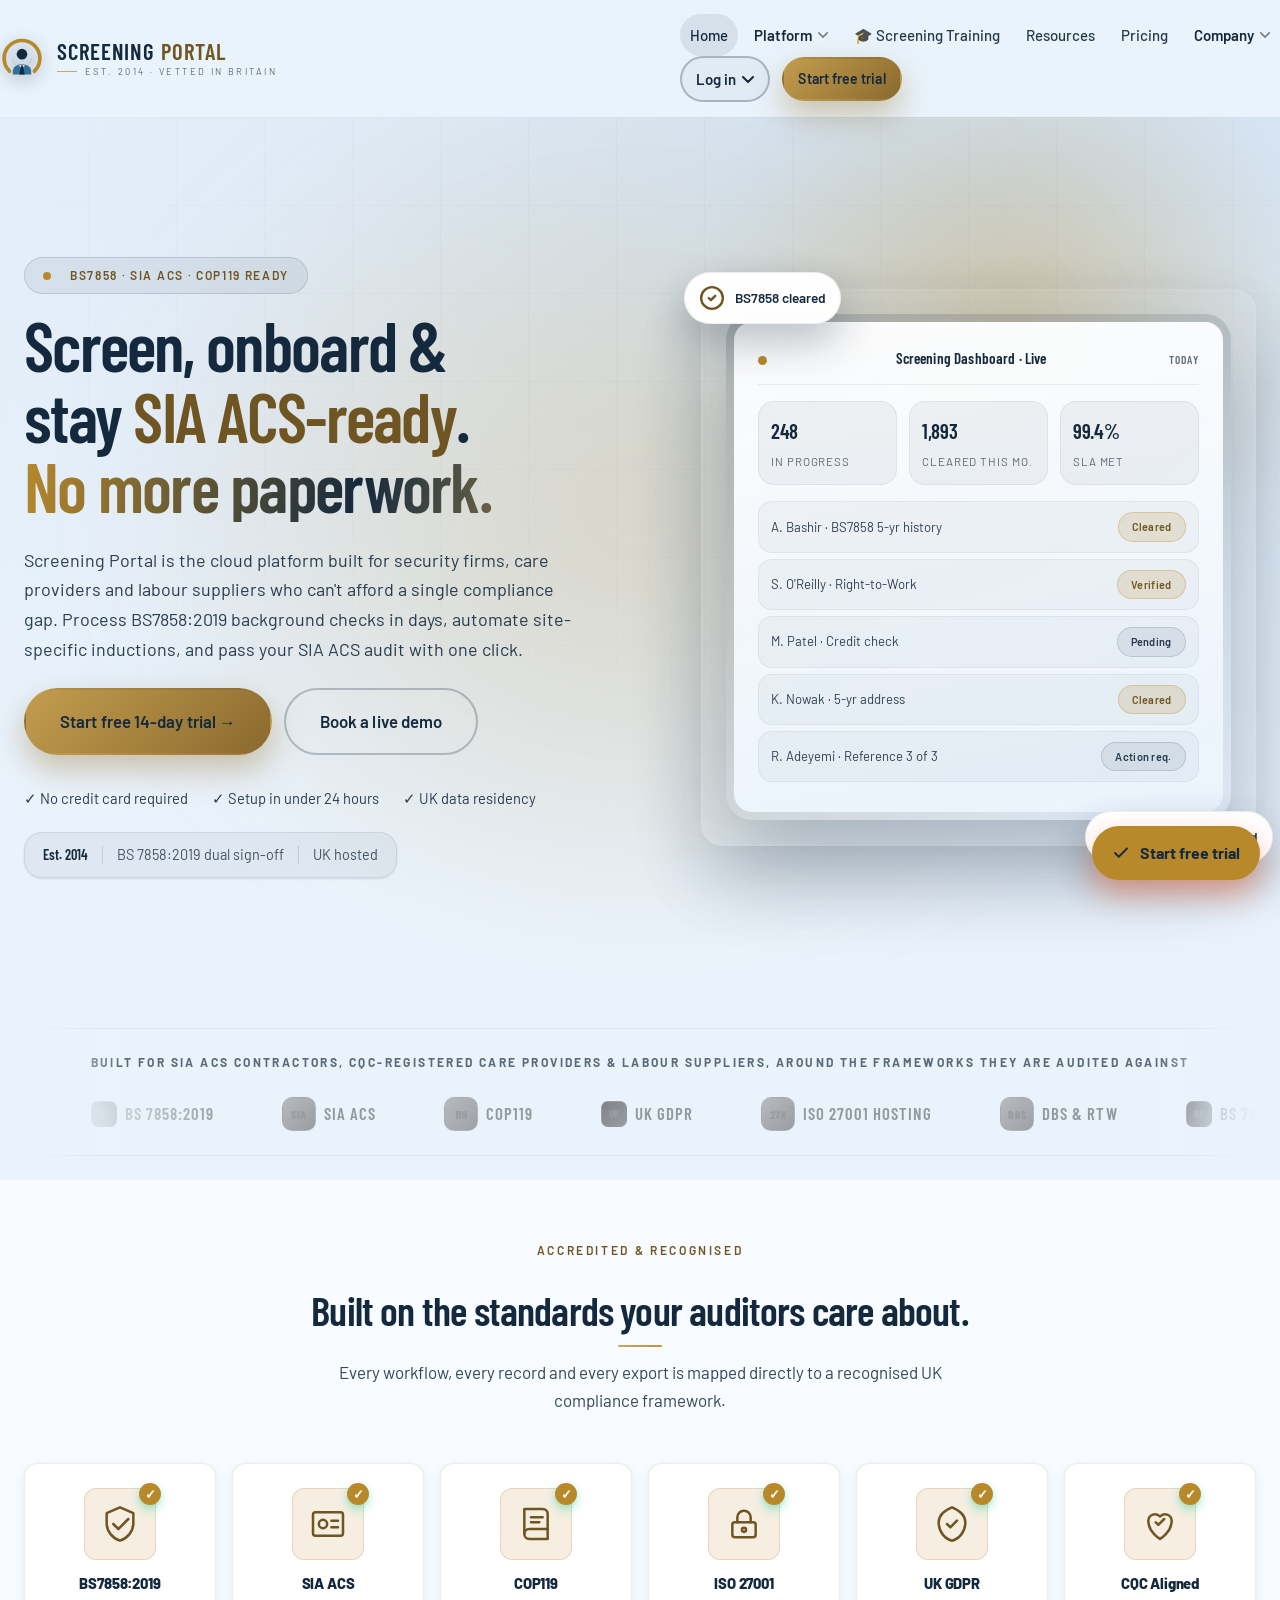
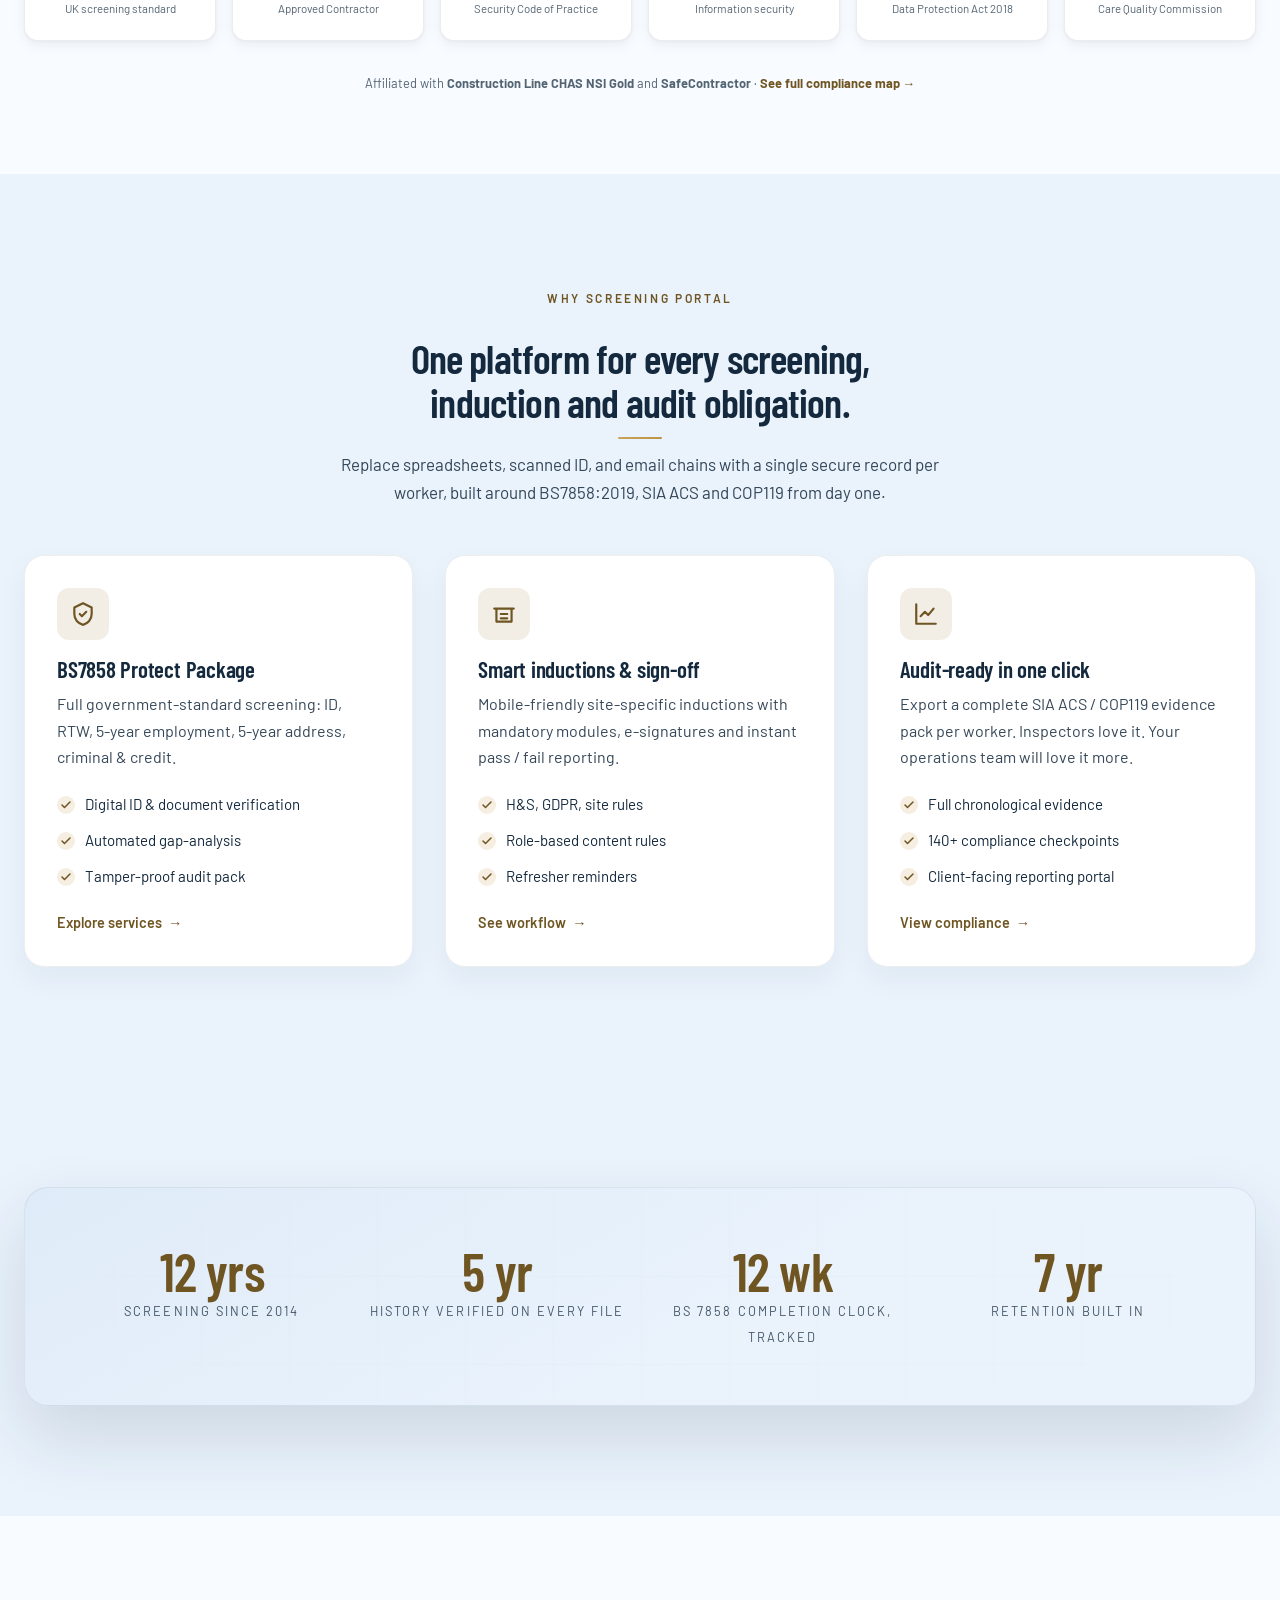
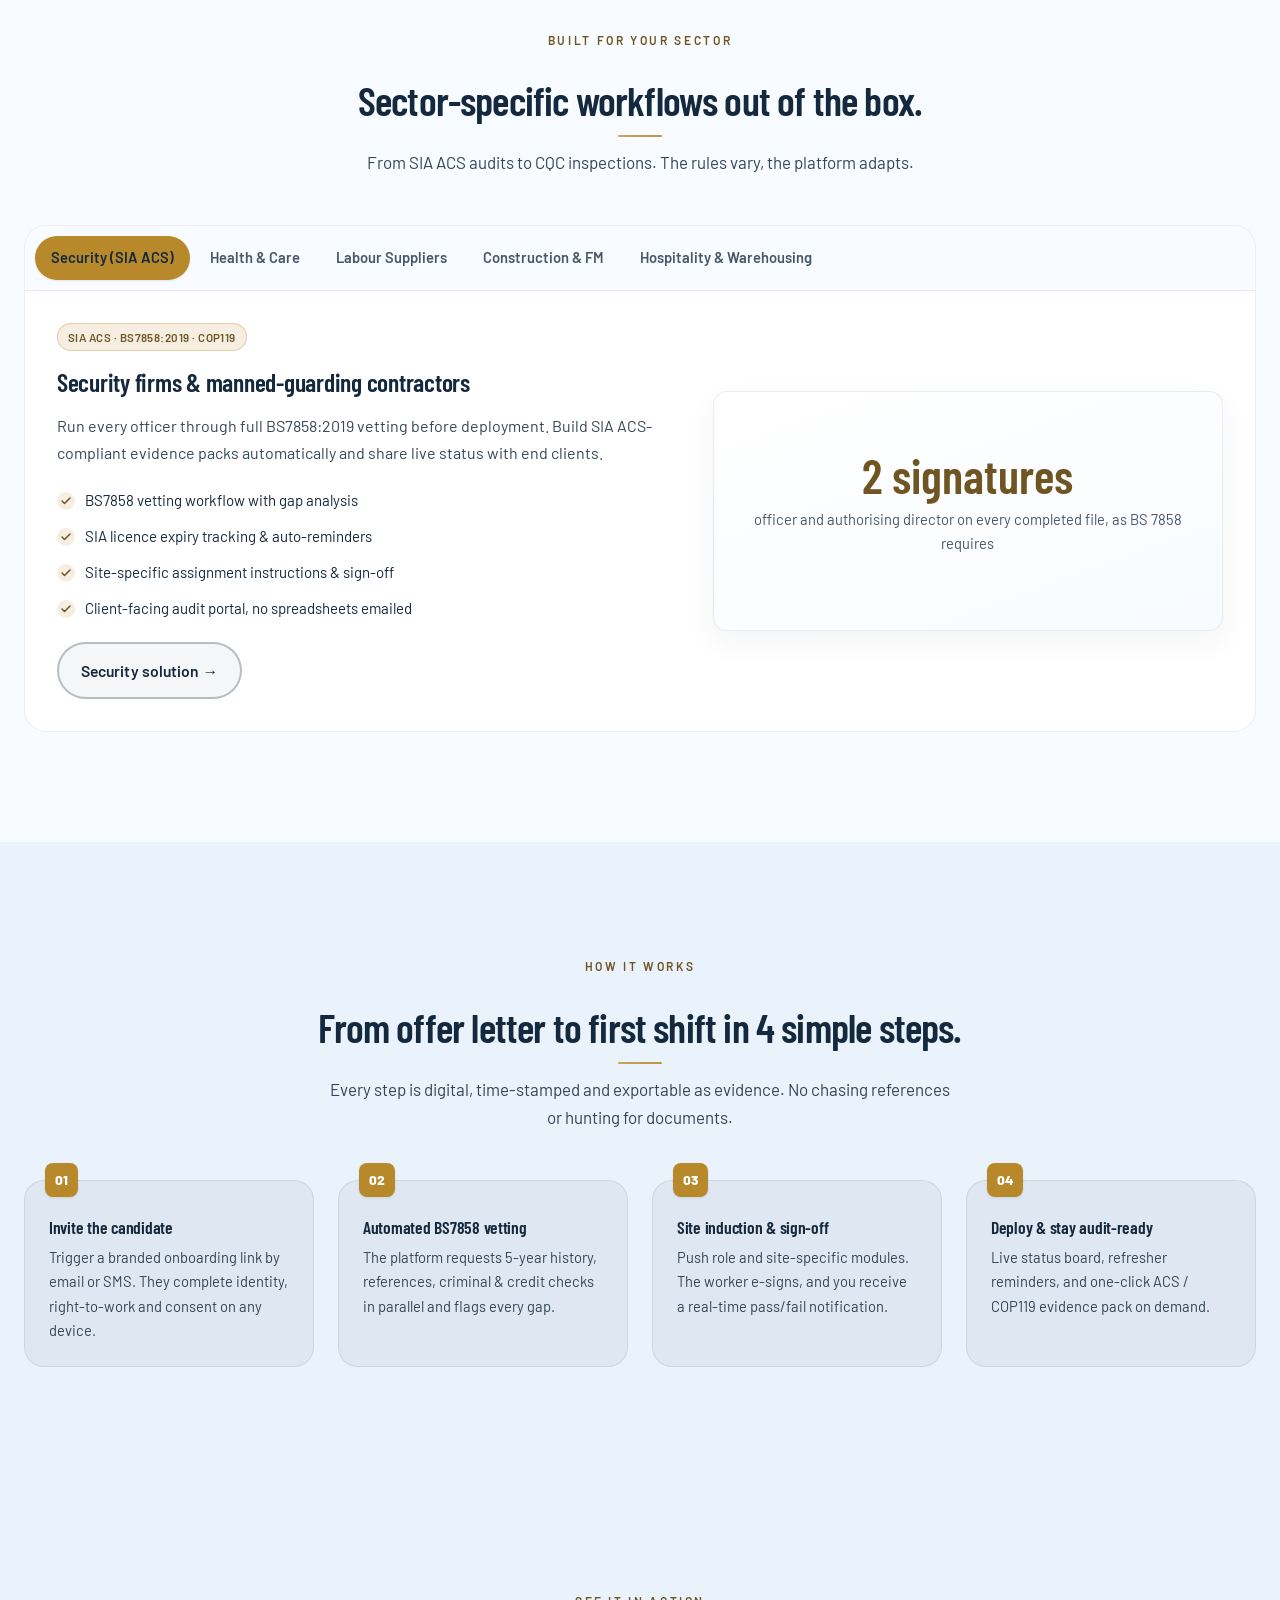
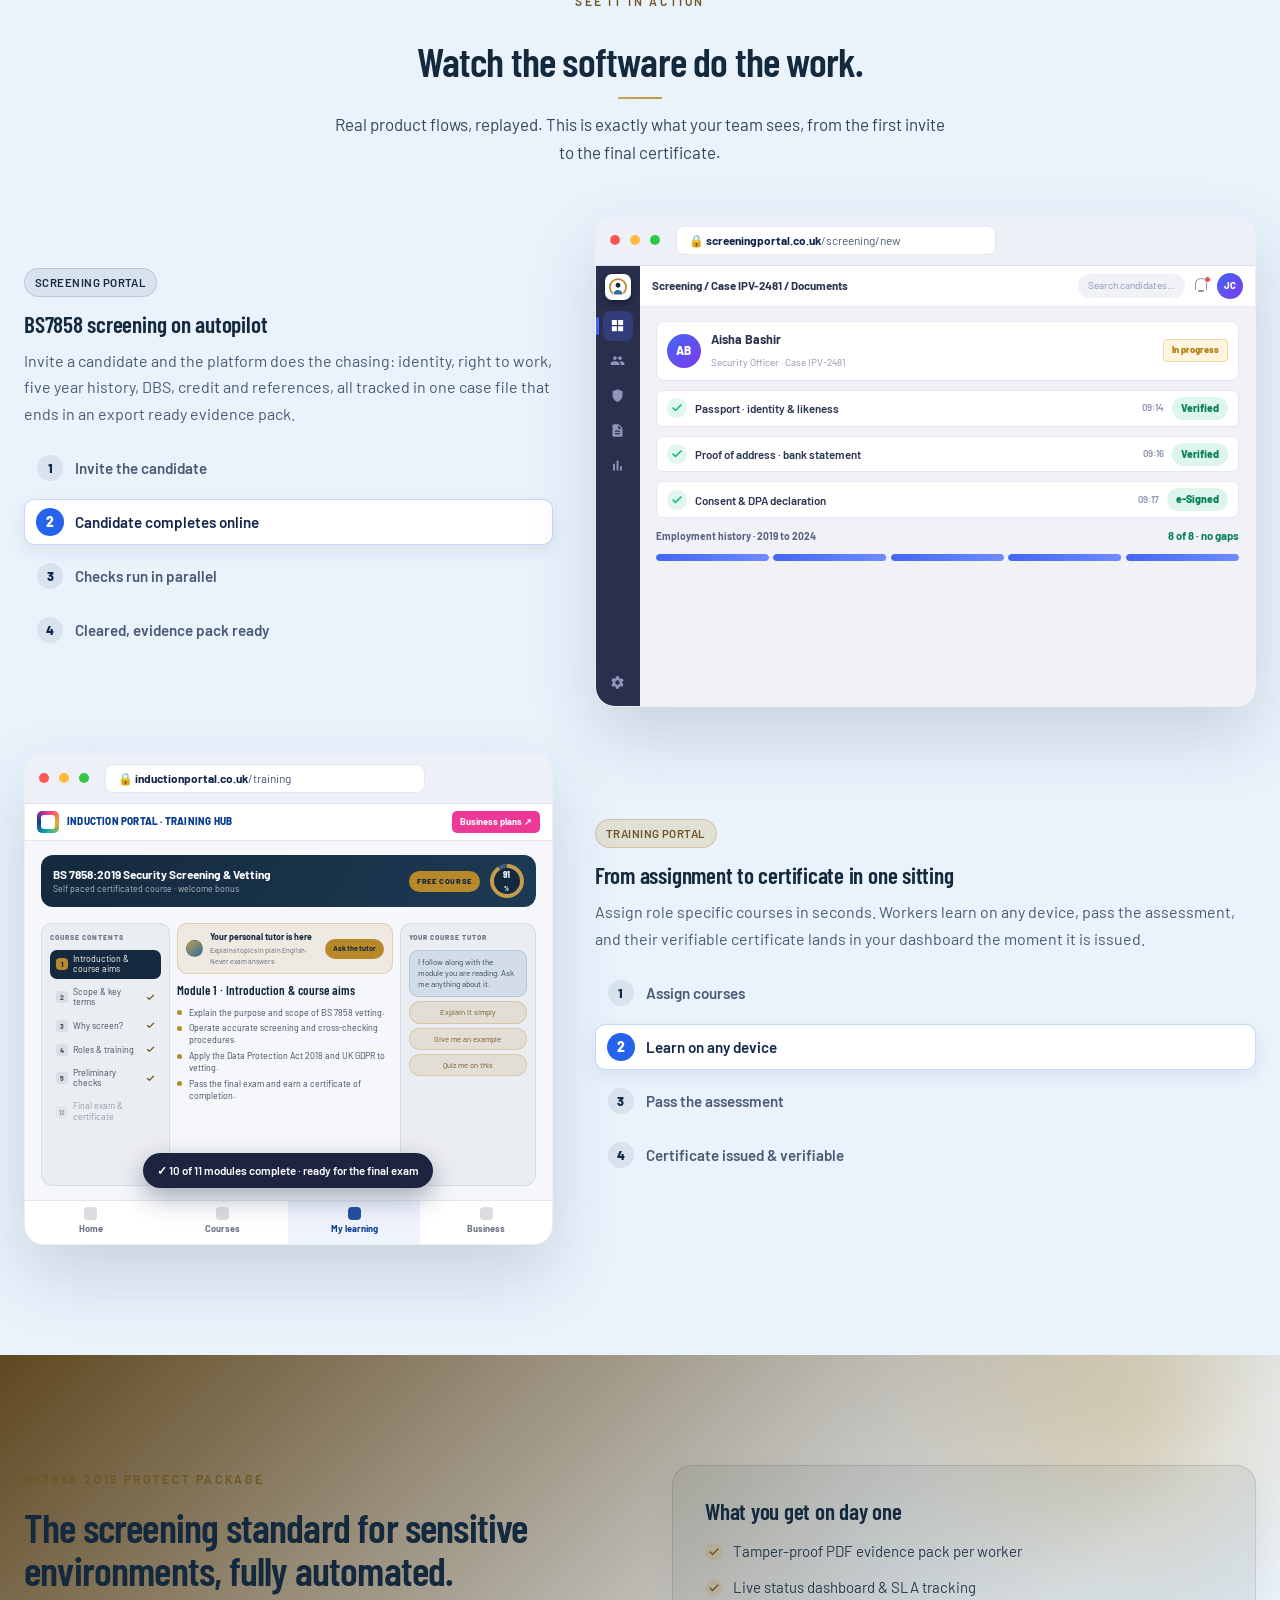
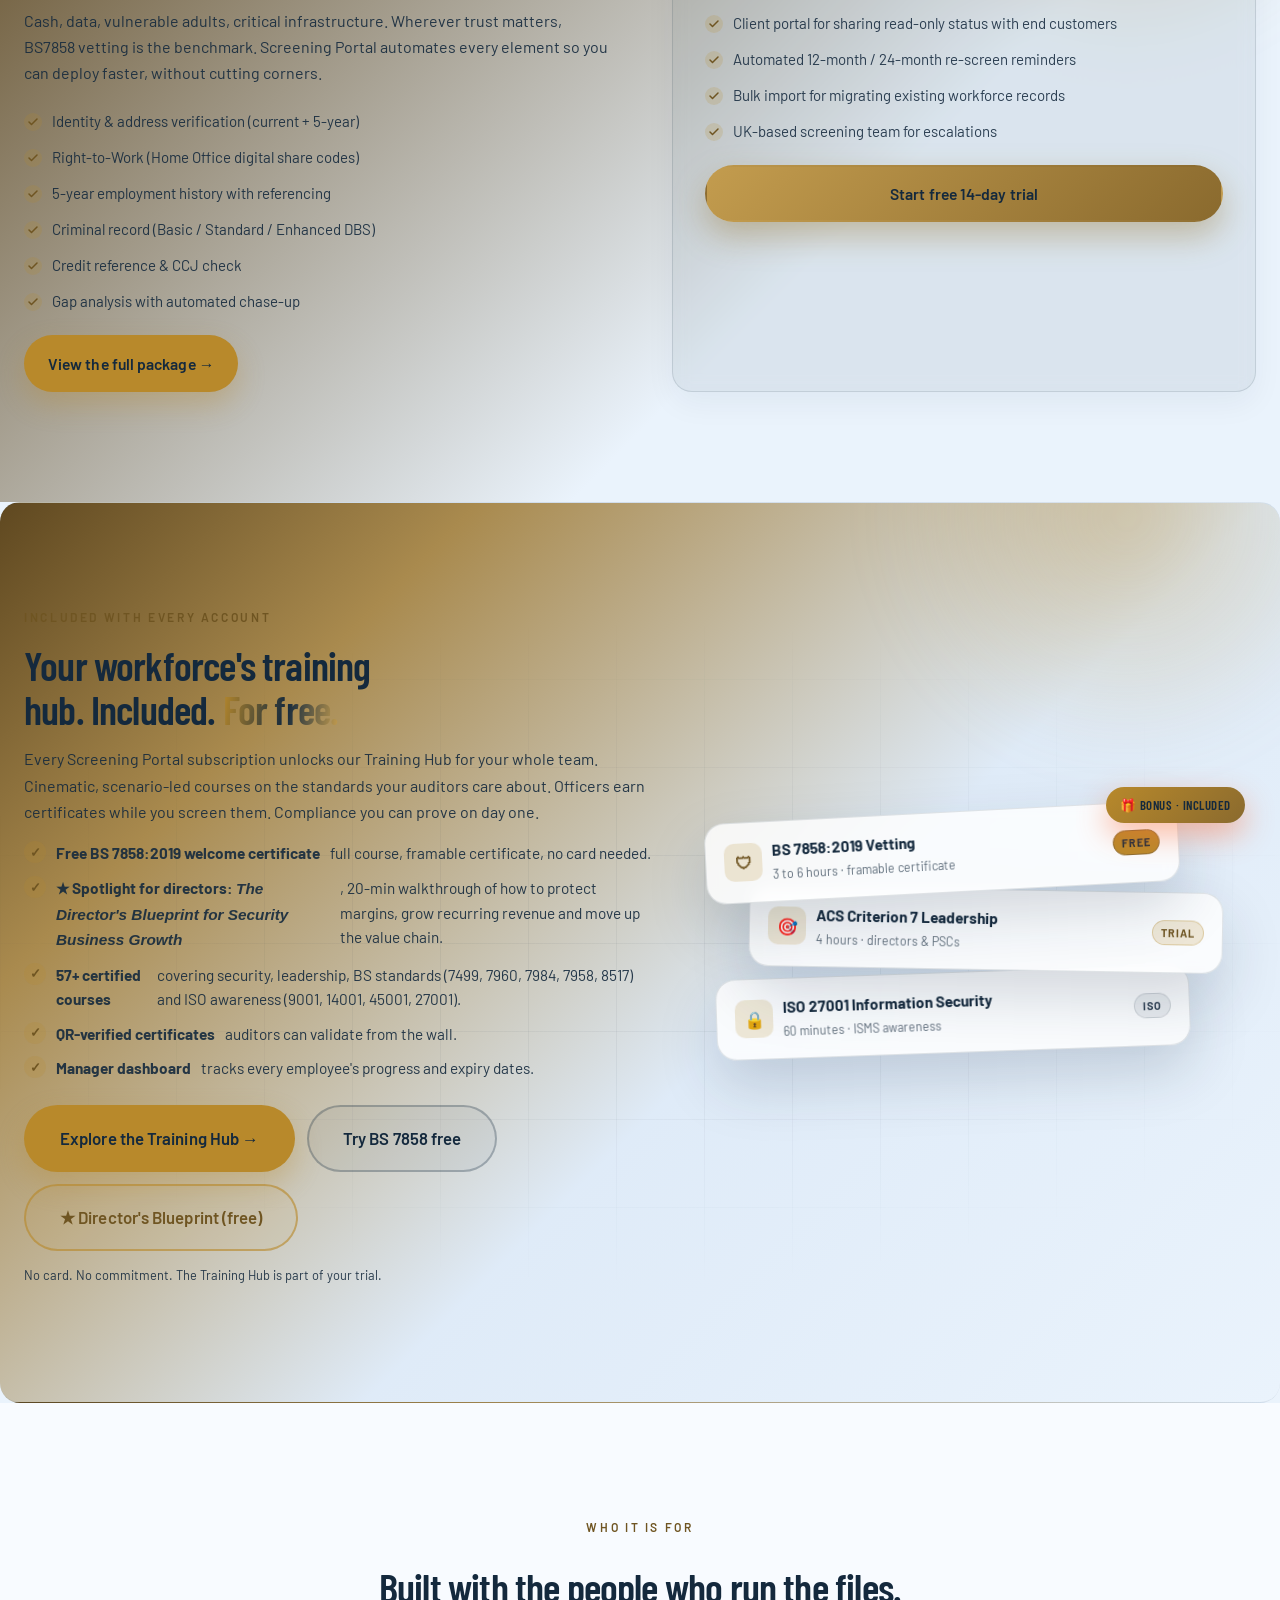
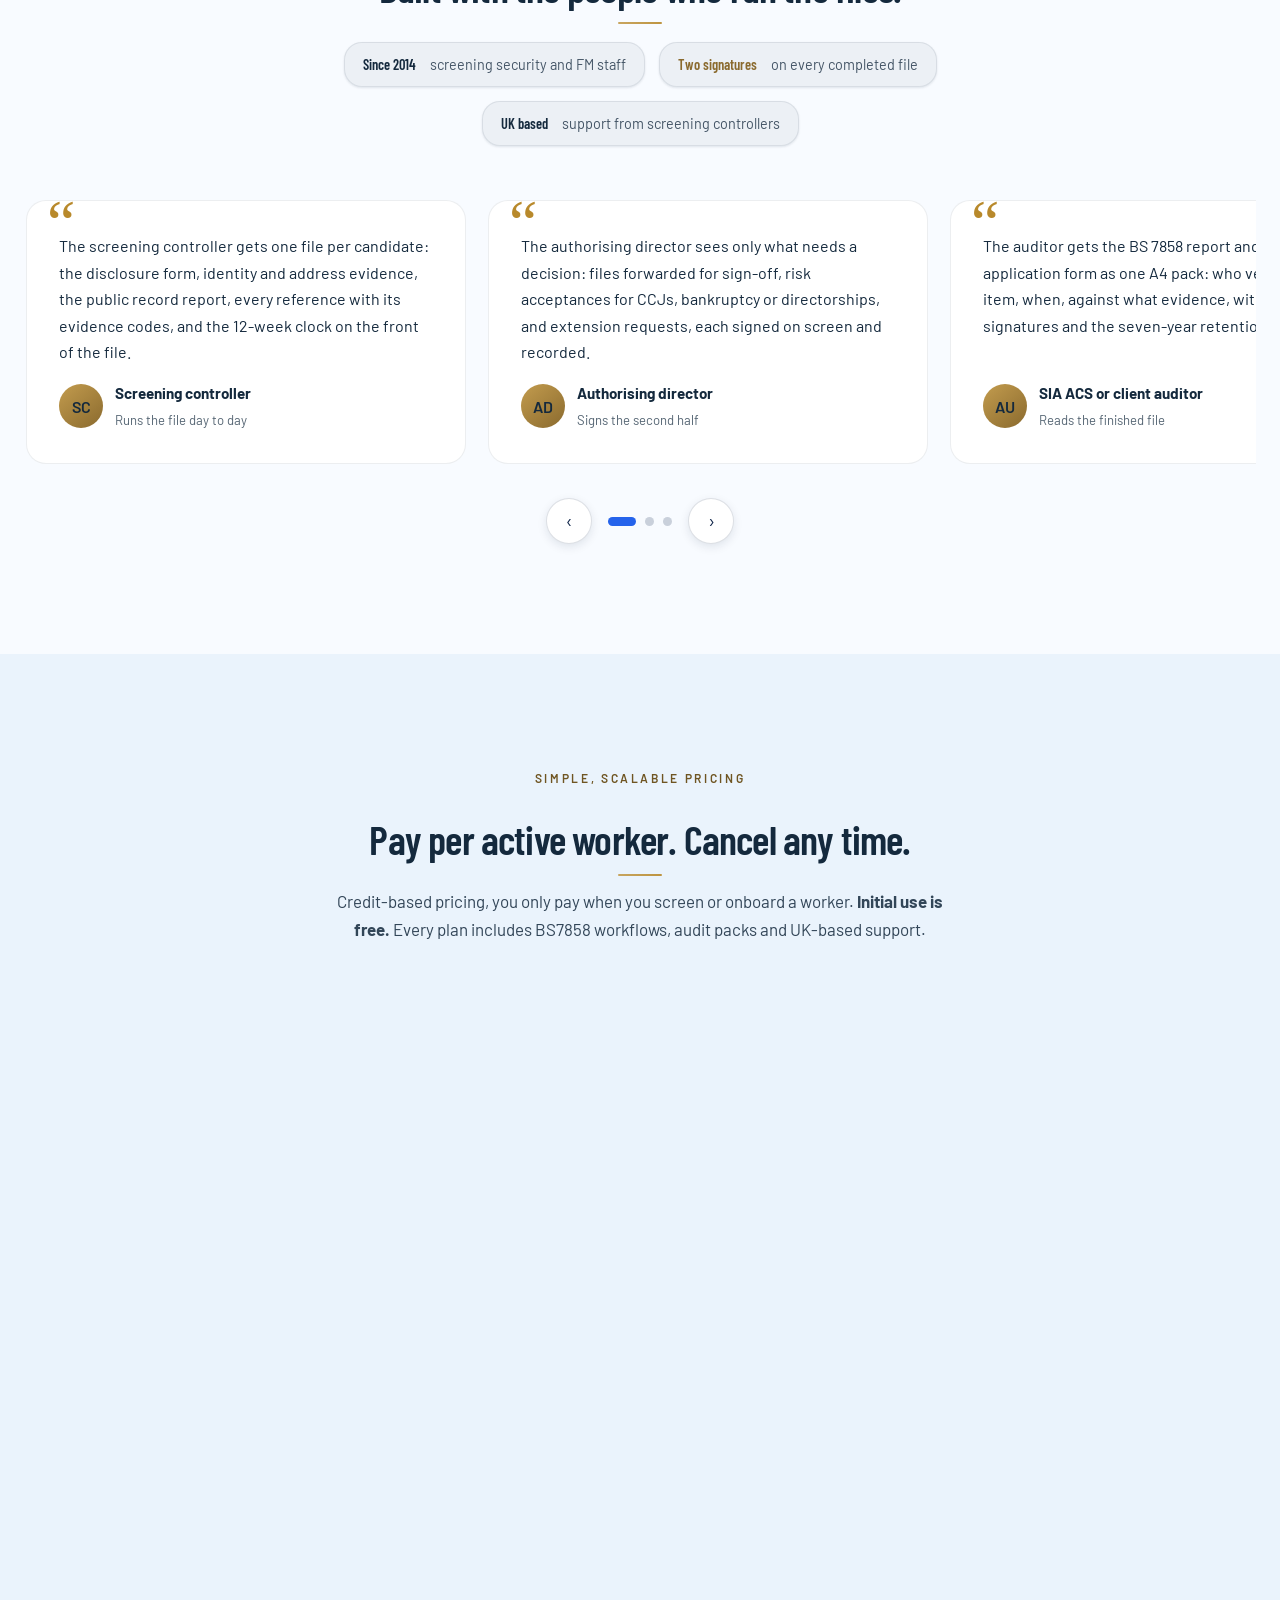
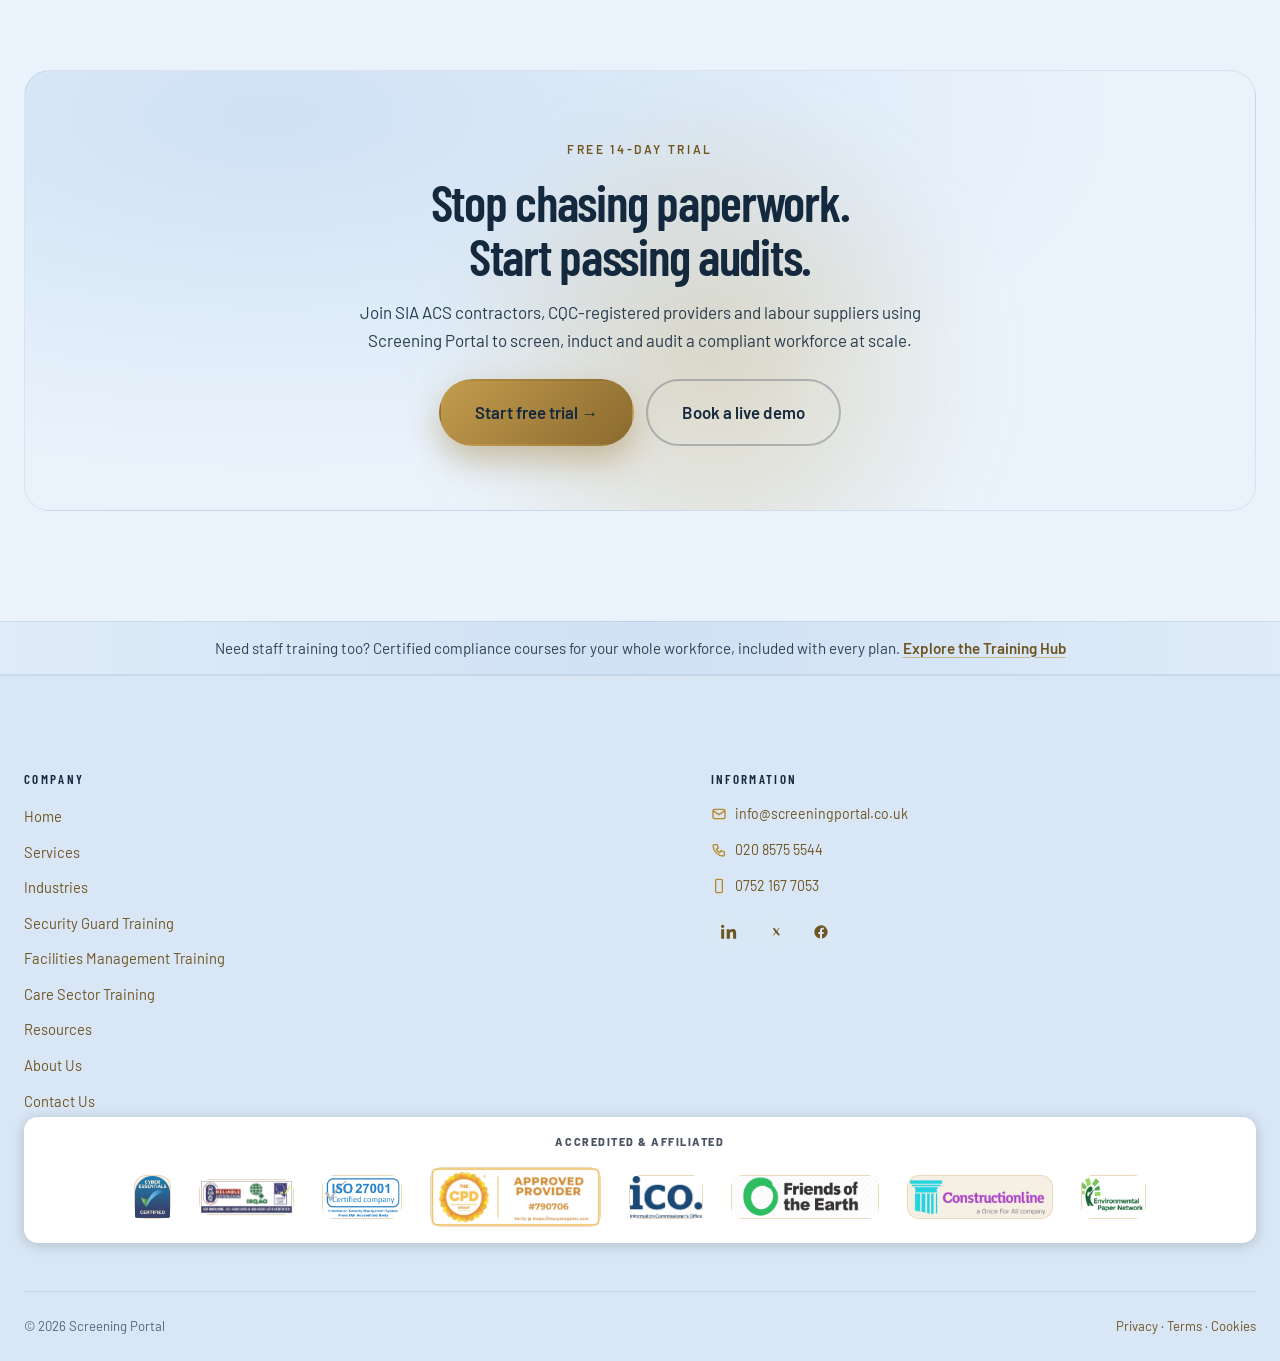
==== commit 7f60e16e: "Header: Log in becomes a chooser (Customer log in, Pilot log in to portal.screeningportal.co.uk); th" ====
--- a/index.html
+++ b/index.html
@@ -56,10 +56,8 @@
 }
 </script>
 <link rel="stylesheet" href="assets/css/theme-2026.css?v=2026090801">
-<link rel="stylesheet" href="https://fonts.googleapis.com/css2?family=STIX+Two+Text:ital,wght@0,400..700;1,400&family=Source+Sans+3:wght@400;600;700&display=swap">
-<link rel="stylesheet" href="assets/css/theme-wave.css?v=2026100704">
 </head>
-<body class="wave-home">
+<body>
 
 <a class="skip-link" href="#main-content">Skip to content</a>
 <noscript><style>.reveal{opacity:1 !important;transform:none !important}</style></noscript>
@@ -168,21 +166,8 @@
       </div>
     </div>
 
-    <!-- Dashboard mock, with the illustration above it -->
+    <!-- Dashboard mock -->
     <div class="hero-visual reveal" data-delay="2">
-      <figure class="wave-shot wave-shot--main">
-        <div class="wave-shot-bar" aria-hidden="true"><i></i><i></i><i></i><span>screeningportal.co.uk/screening-in-progress</span></div>
-        <picture>
-          <source srcset="assets/img/app/queue.webp" type="image/webp">
-          <img src="assets/img/app/queue.jpg" width="1600" height="1000" alt="Screening Portal: the Screening in progress list, every applicant with status, deadlines, officer and reviewer" fetchpriority="high">
-        </picture>
-      </figure>
-      <figure class="wave-shot wave-shot--second">
-        <picture>
-          <source srcset="assets/img/app/file.webp" type="image/webp">
-          <img src="assets/img/app/file.jpg" width="1600" height="1000" alt="Screening Portal: a candidate file with screening progress, officer and reviewer, timers and section tabs" loading="lazy">
-        </picture>
-      </figure>
       <div class="float-card tl">
         <svg viewBox="0 0 24 24" fill="none" stroke="currentColor" stroke-width="2.2" stroke-linecap="round" stroke-linejoin="round"><circle cx="12" cy="12" r="10"/><path d="M9 12l2 2 4-4"/></svg>
         BS7858 cleared
@@ -300,9 +285,8 @@
       <p>Replace spreadsheets, scanned ID, and email chains with a single secure record per worker, built around BS7858:2019, SIA ACS and COP119 from day one.</p>
     </div>
 
-    <div class="row cols-3 wave-value">
+    <div class="row cols-3">
       <div class="card reveal">
-        <img class="wave-spot" src="assets/img/illus/spot-shield.svg" width="200" height="160" alt="" loading="lazy">
         <div class="icon">
           <svg viewBox="0 0 24 24" fill="none" stroke="currentColor" stroke-width="2" stroke-linecap="round" stroke-linejoin="round"><path d="M12 2l8 4v6c0 5-3.5 9-8 10-4.5-1-8-5-8-10V6l8-4z"/><path d="M9 12l2 2 4-4"/></svg>
         </div>
@@ -317,7 +301,6 @@
       </div>
 
       <div class="card reveal" data-delay="1">
-        <img class="wave-spot" src="assets/img/illus/spot-induction.svg" width="200" height="160" alt="" loading="lazy">
         <div class="icon">
           <svg viewBox="0 0 24 24" fill="none" stroke="currentColor" stroke-width="2" stroke-linecap="round" stroke-linejoin="round"><path d="M3 7h18M5 7v12h14V7"/><path d="M9 12h6M9 16h6"/></svg>
         </div>
@@ -332,7 +315,6 @@
       </div>
 
       <div class="card reveal" data-delay="2">
-        <img class="wave-spot" src="assets/img/illus/spot-audit.svg" width="200" height="160" alt="" loading="lazy">
         <div class="icon">
           <svg viewBox="0 0 24 24" fill="none" stroke="currentColor" stroke-width="2" stroke-linecap="round" stroke-linejoin="round"><path d="M3 3v18h18"/><path d="M7 14l4-4 3 3 5-6"/></svg>
         </div>
@@ -352,23 +334,11 @@
 <!-- ============ STATS ============ -->
 <section class="section">
   <div class="container">
-    <div class="wave-numbers">
-    <div class="wave-chart reveal">
-      <figure class="wave-shot wave-shot--flat">
-        <div class="wave-shot-bar" aria-hidden="true"><i></i><i></i><i></i><span>screeningportal.co.uk/dashboard</span></div>
-        <picture>
-          <source srcset="assets/img/app/dashboard.webp" type="image/webp">
-          <img src="assets/img/app/dashboard.jpg" width="1600" height="1000" alt="Screening Portal dashboard: this week's tasks, referred files and the vetting pipeline against the BS 7858 sequence" loading="lazy">
-        </picture>
-      </figure>
-      <img class="wave-chart-art" src="assets/img/illus/chart-clearance.svg" width="560" height="320" alt="Chart: files cleared per week rising over eight weeks, with five year history coverage at one hundred percent" loading="lazy">
-    </div>
     <div class="stats reveal">
       <div class="stat"><b data-count="12" data-suffix=" yrs">0</b><span>Screening since 2014</span></div>
       <div class="stat"><b data-count="5" data-suffix=" yr">0</b><span>History verified on every file</span></div>
       <div class="stat"><b data-count="12" data-suffix=" wk">0</b><span>BS 7858 completion clock, tracked</span></div>
       <div class="stat"><b data-count="7" data-suffix=" yr">0</b><span>Retention built in</span></div>
-    </div>
     </div>
   </div>
 </section>
@@ -997,7 +967,6 @@
 <section class="section" id="demo">
   <div class="container">
     <div class="cta-banner reveal">
-      <img class="wave-cta-art" src="assets/img/illus/hero-scene.svg" width="640" height="520" alt="" loading="lazy" aria-hidden="true">
       <span class="kicker">FREE 14-DAY TRIAL</span>
       <h2>Stop chasing paperwork. Start passing audits.</h2>
       <p>Join SIA ACS contractors, CQC-registered providers and labour suppliers using Screening Portal to screen, induct and audit a compliant workforce at scale.</p>
--- a/assets/css/style.css
+++ b/assets/css/style.css
@@ -366,6 +366,74 @@
   .mobile-panel .nav-list .nav-dropdown a { padding: 10px 12px; font-size: .9rem; }
 }
 
+/* ---------- Log in chooser in the header (customer account or pilot) ---------- */
+.nav-cta .login-menu { position: relative; }
+.nav-cta .login-menu .nav-trigger { display: inline-flex; align-items: center; gap: 6px; }
+.nav-cta .login-menu .caret { width: 12px; height: 7px; transition: transform var(--transition); }
+.nav-cta .login-menu:hover .caret,
+.nav-cta .login-menu.is-open .caret { transform: rotate(180deg); }
+.nav-cta .login-dropdown {
+  list-style: none;
+  margin: 0;
+  padding: 8px;
+  position: absolute;
+  top: calc(100% + 8px);
+  right: 0;
+  min-width: 250px;
+  background: var(--c-bg);
+  border: 1px solid var(--c-line);
+  border-radius: var(--radius);
+  box-shadow: var(--shadow-lg);
+  opacity: 0;
+  visibility: hidden;
+  transform: translateY(-6px);
+  transition: opacity var(--transition), transform var(--transition), visibility 0s linear var(--transition);
+  z-index: 60;
+}
+.nav-cta .login-menu:hover .login-dropdown,
+.nav-cta .login-menu:focus-within .login-dropdown,
+.nav-cta .login-menu.is-open .login-dropdown {
+  opacity: 1;
+  visibility: visible;
+  transform: translateY(0);
+  transition: opacity var(--transition), transform var(--transition), visibility 0s;
+}
+.nav-cta .login-dropdown li { margin: 0; }
+.nav-cta .login-dropdown a {
+  display: flex;
+  flex-direction: column;
+  align-items: flex-start;
+  gap: 2px;
+  padding: 10px 14px;
+  border-radius: 10px;
+  font-weight: 600;
+  font-size: .92rem;
+  color: var(--c-text);
+  width: 100%;
+}
+.nav-cta .login-dropdown a small { font-size: .76rem; font-weight: 500; color: var(--c-muted); }
+.nav-cta .login-dropdown a:hover { background: var(--c-bg-soft); color: var(--c-accent-d); }
+@media (max-width: 960px) {
+  .nav-cta .login-menu { display: none; width: 100%; }
+  .mobile-panel.is-open .nav-cta .login-menu { display: block; }
+  .mobile-panel .nav-cta .login-menu .nav-trigger { width: 100%; justify-content: center; }
+  .mobile-panel .nav-cta .login-dropdown {
+    position: static;
+    opacity: 1;
+    visibility: visible;
+    transform: none;
+    box-shadow: none;
+    border: 0;
+    background: var(--c-bg-soft);
+    border-radius: 10px;
+    margin: 4px 0 6px;
+    padding: 6px;
+    display: none;
+    width: 100%;
+  }
+  .mobile-panel .nav-cta .login-menu.is-open .login-dropdown { display: block; }
+}
+
 /* ---------- Hero ---------- */
 .hero {
   position: relative;
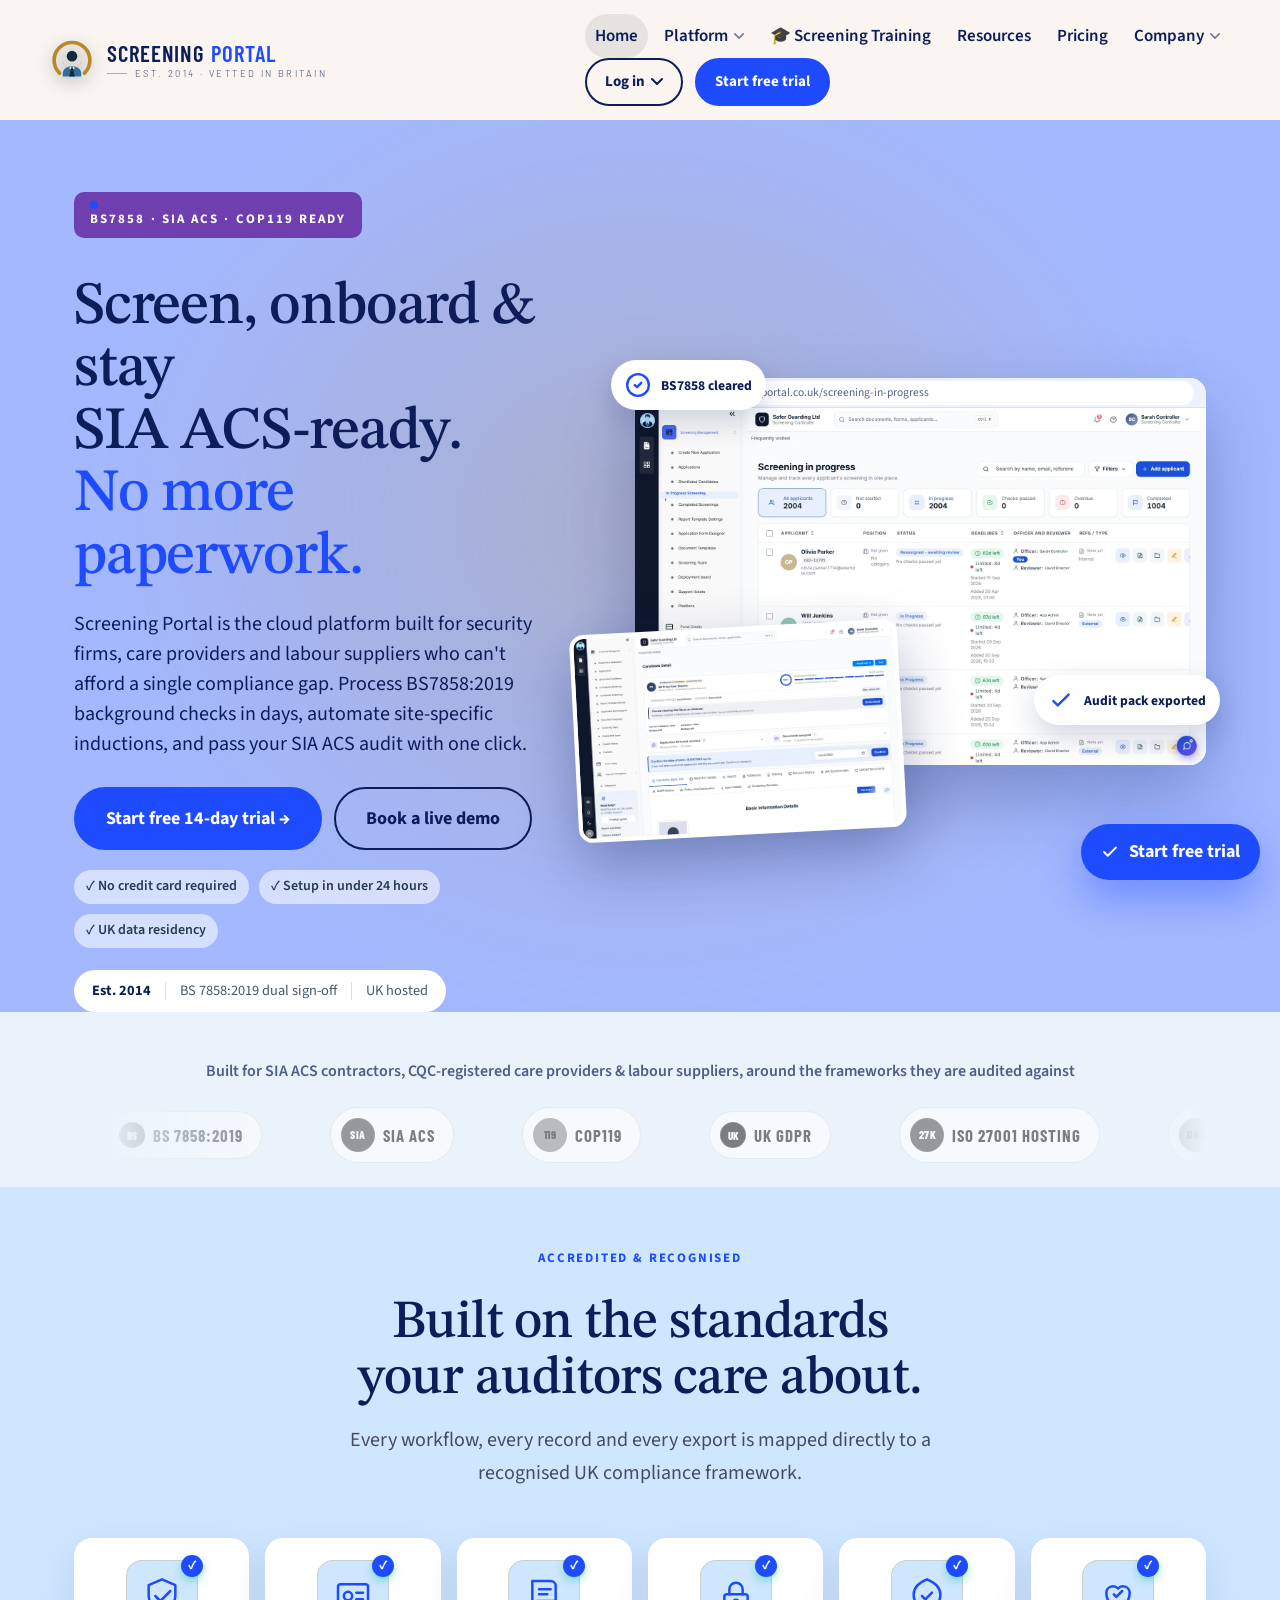
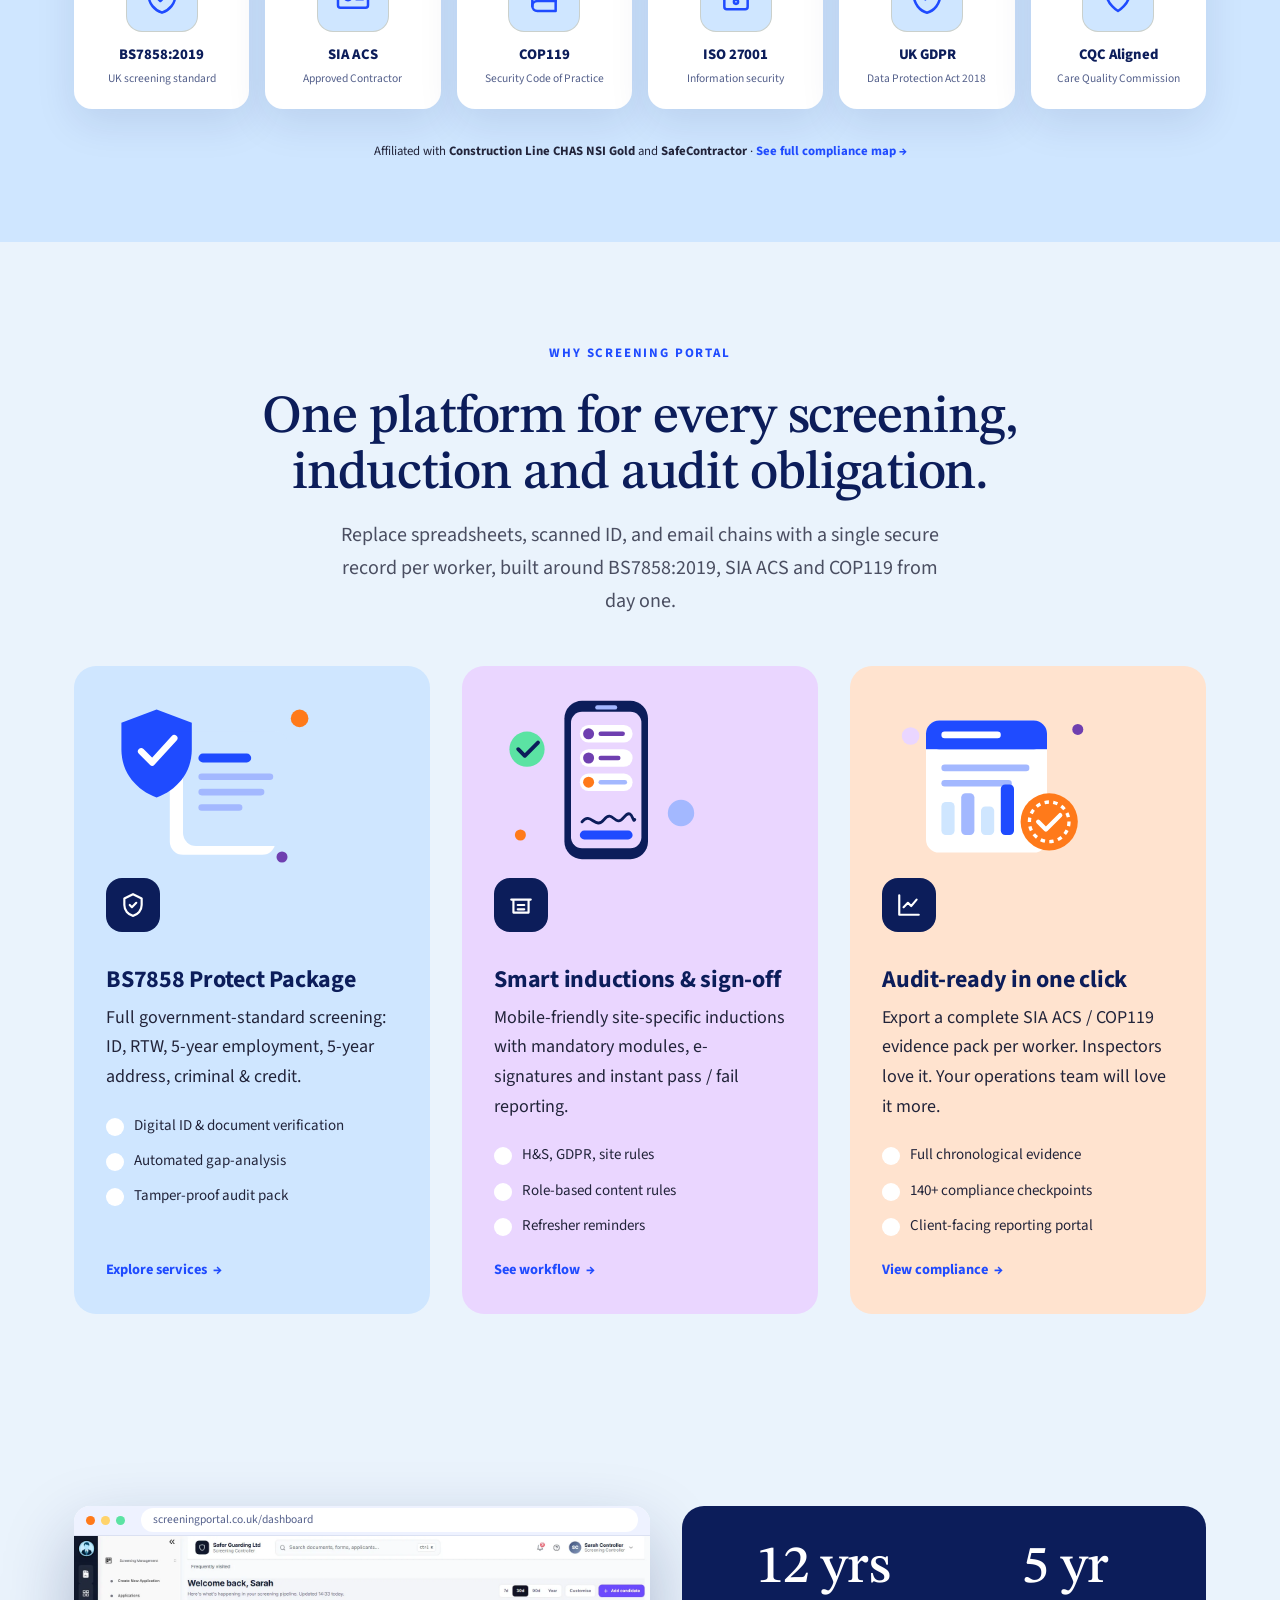
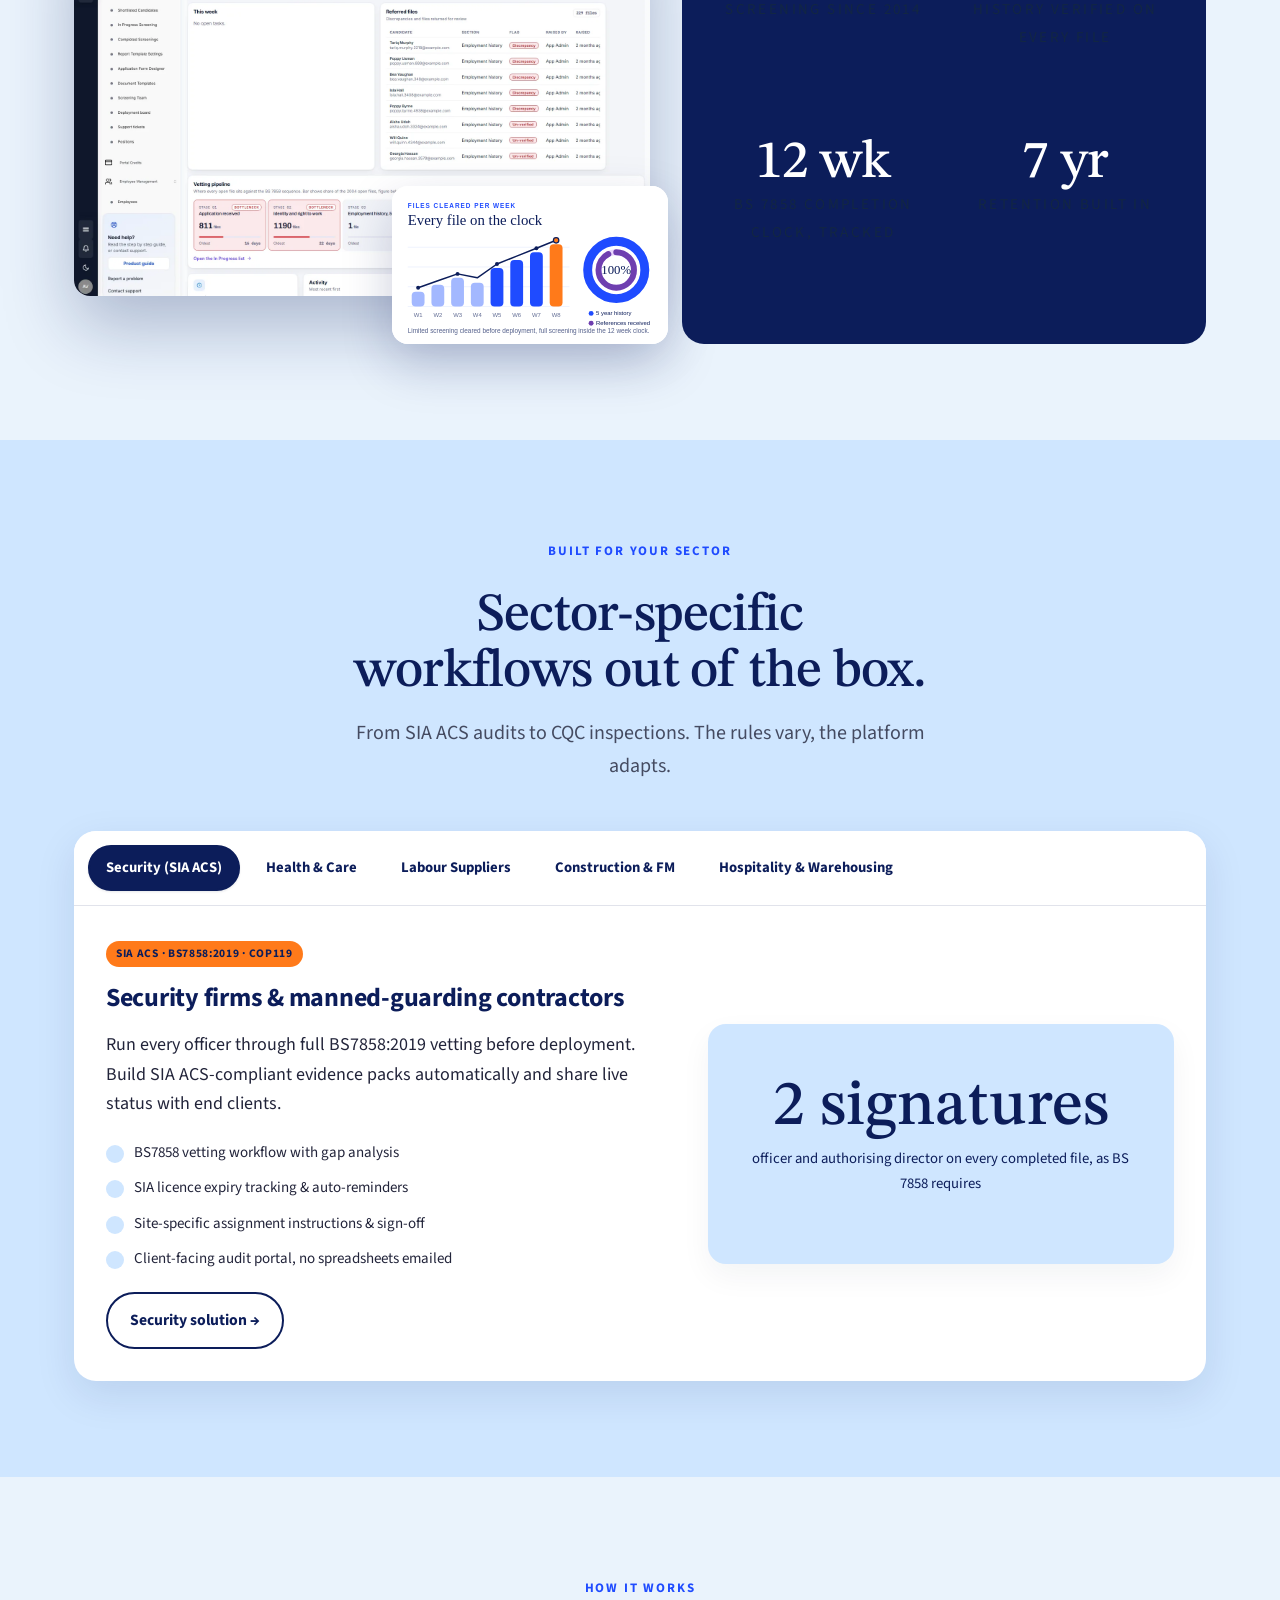
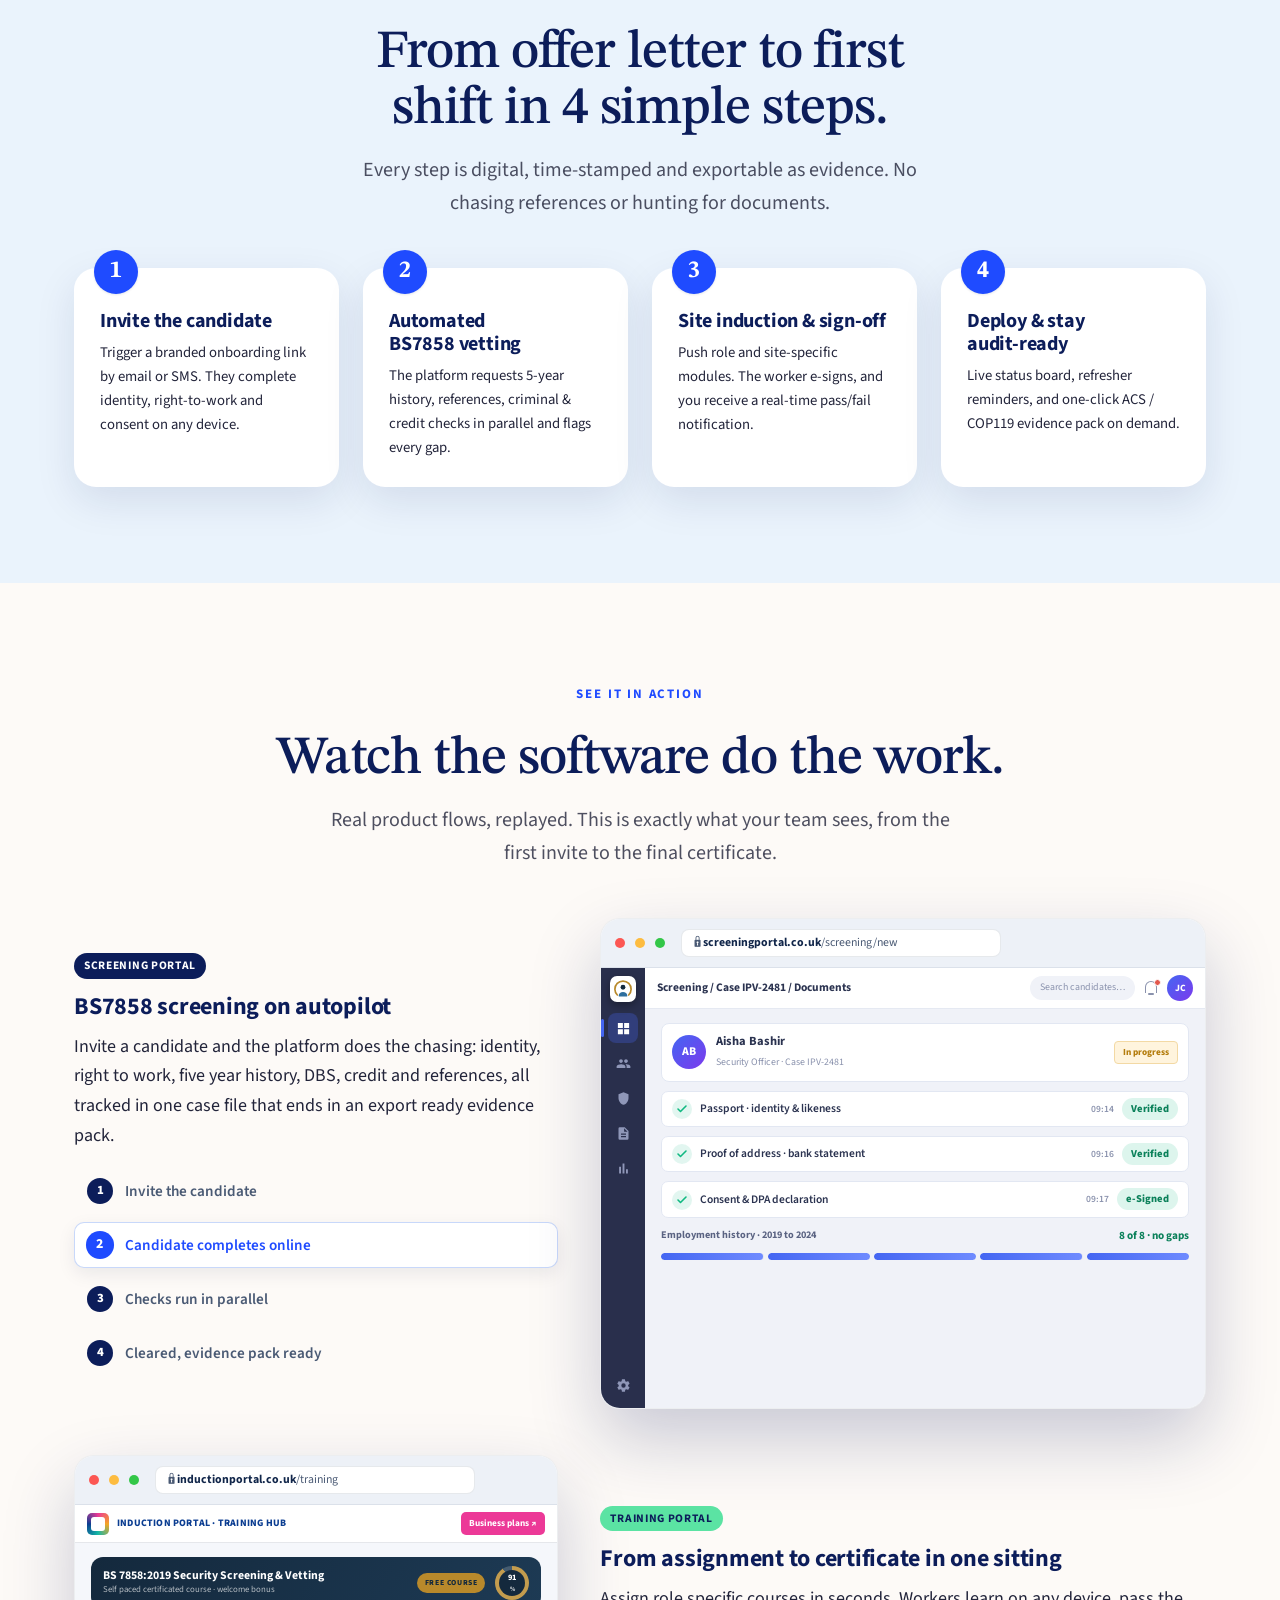
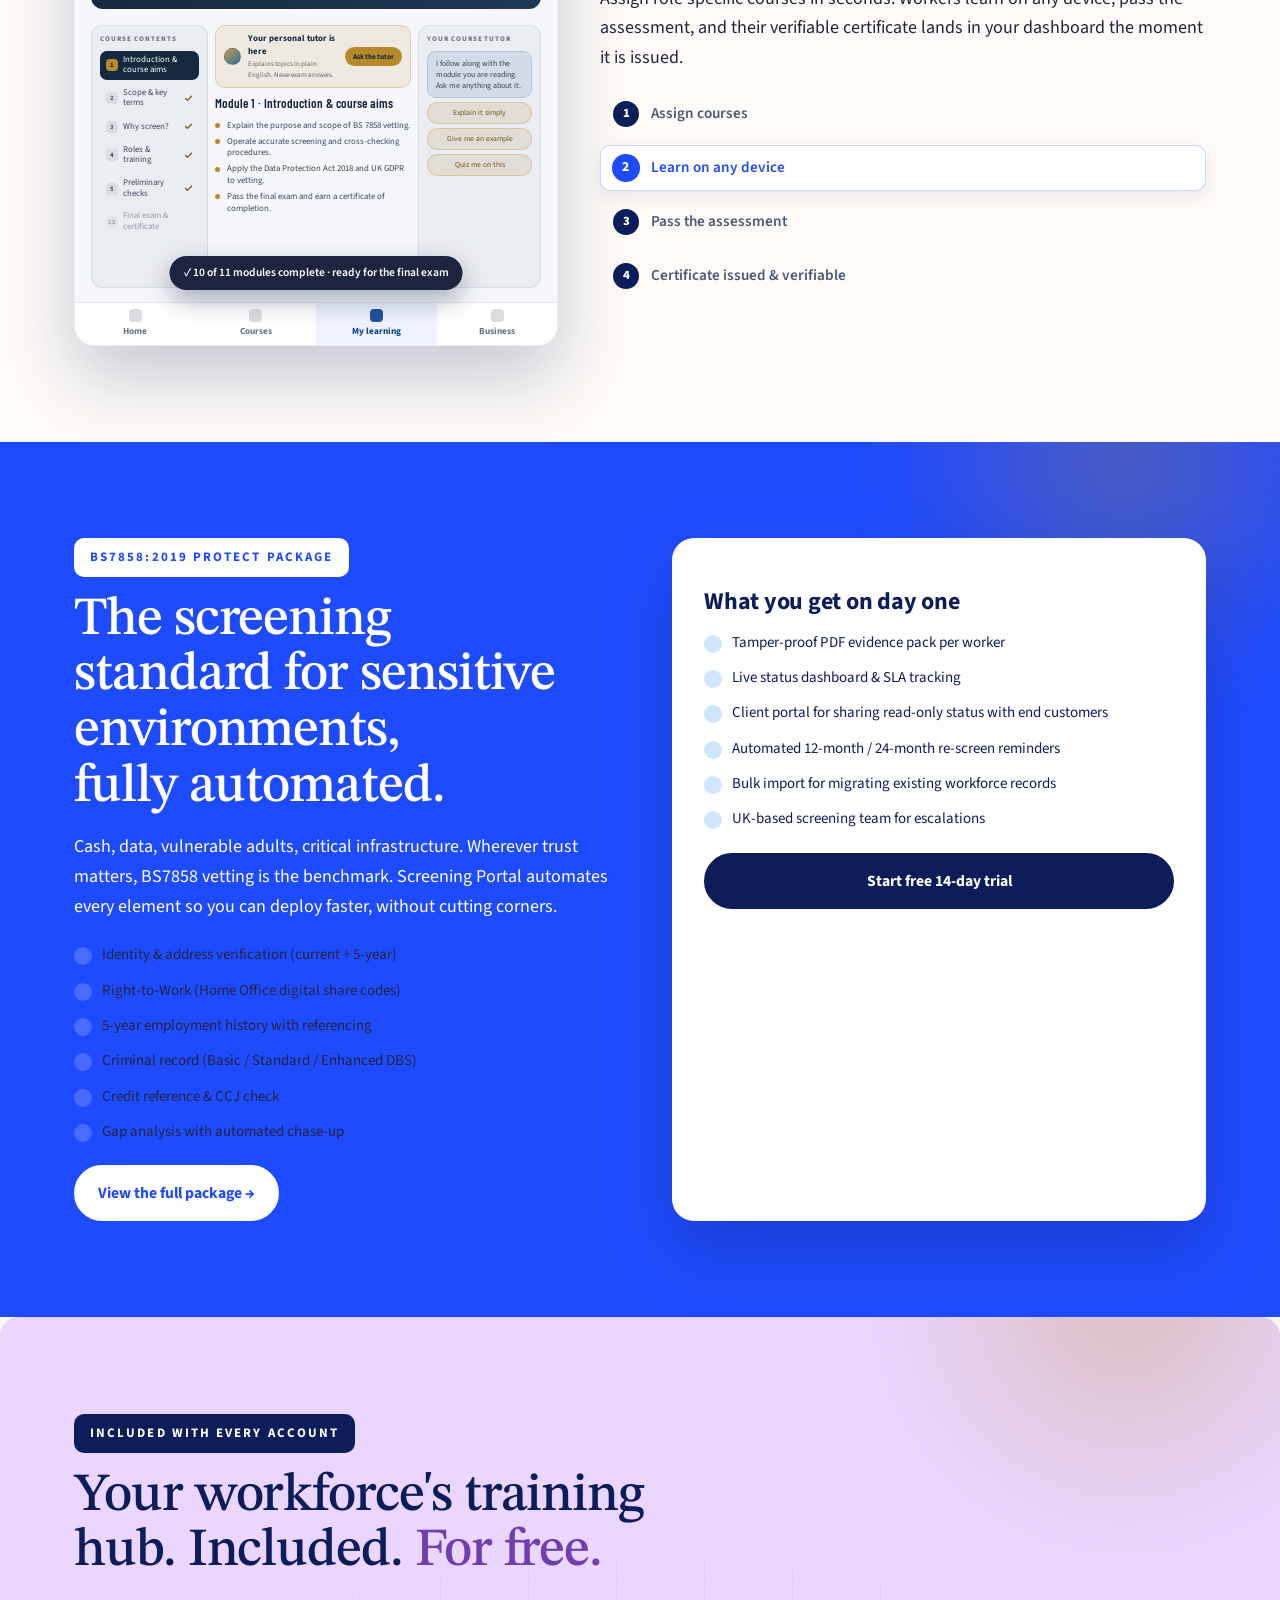
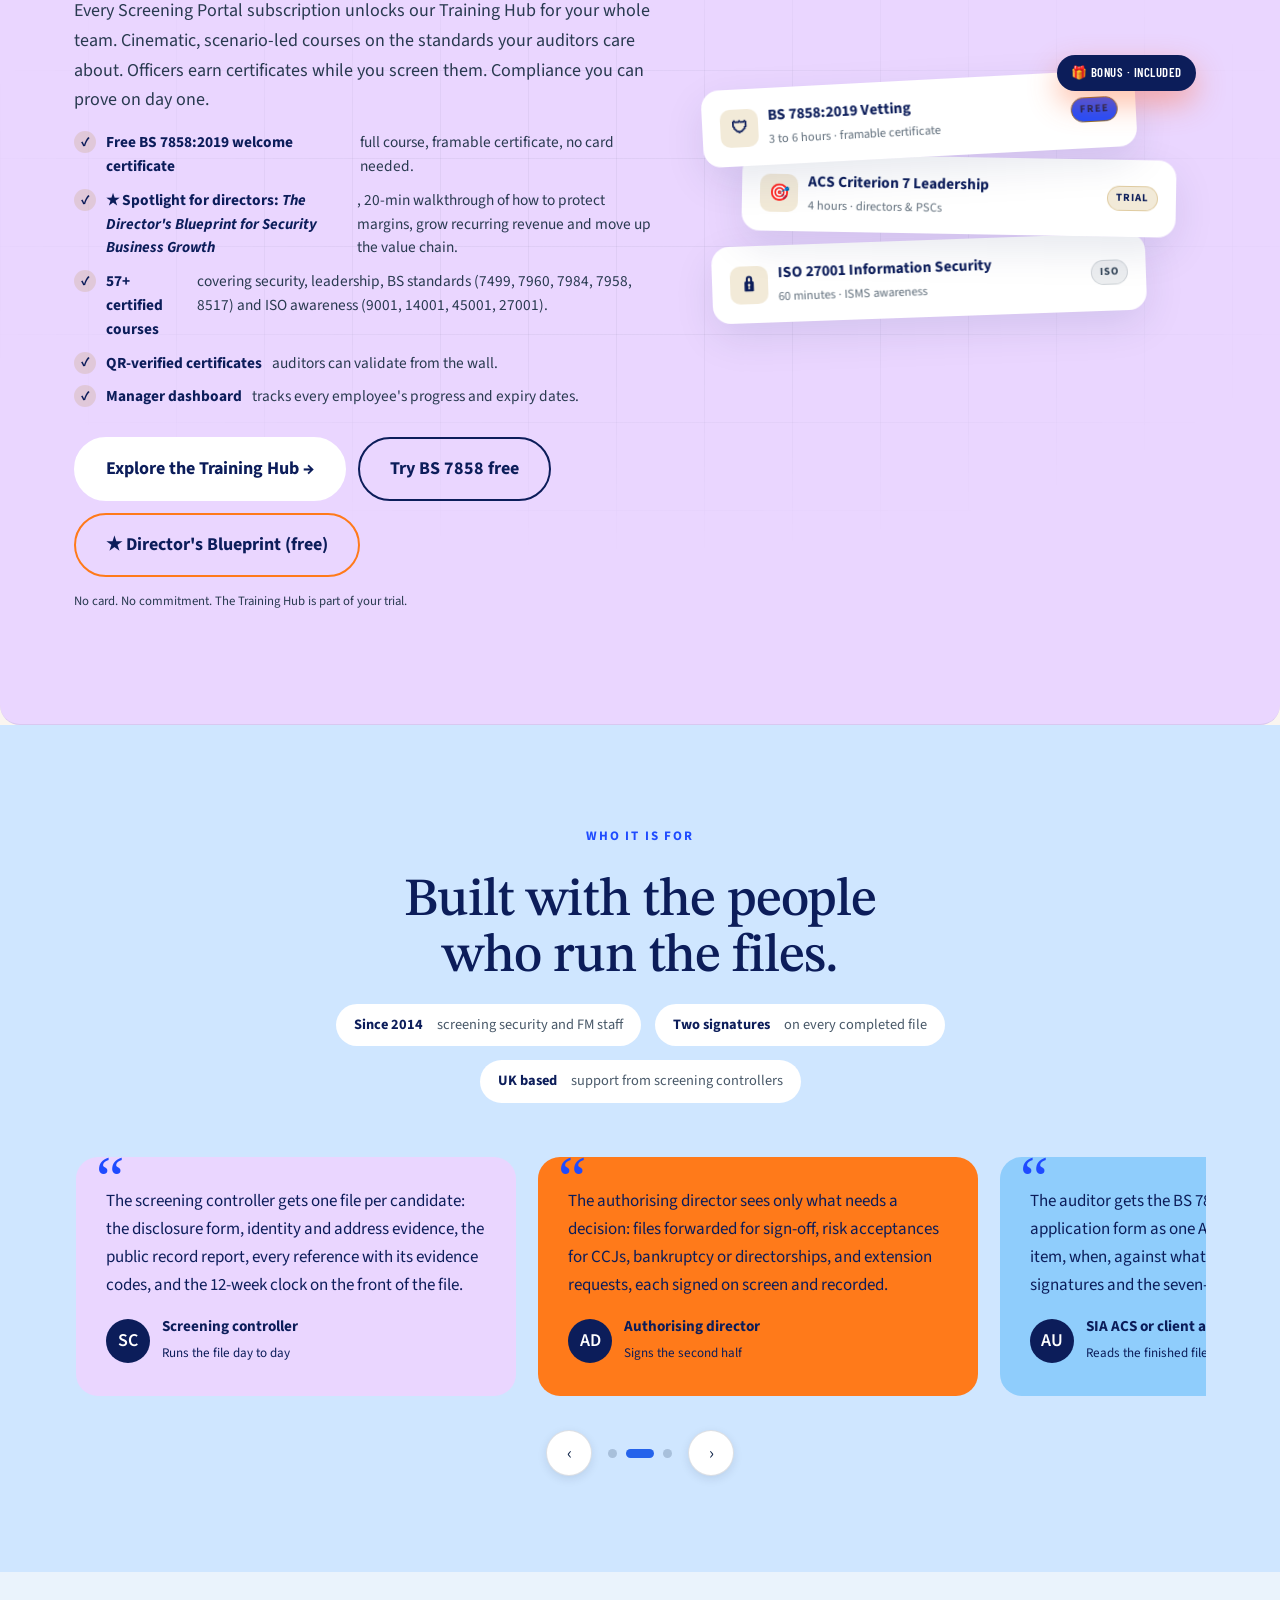
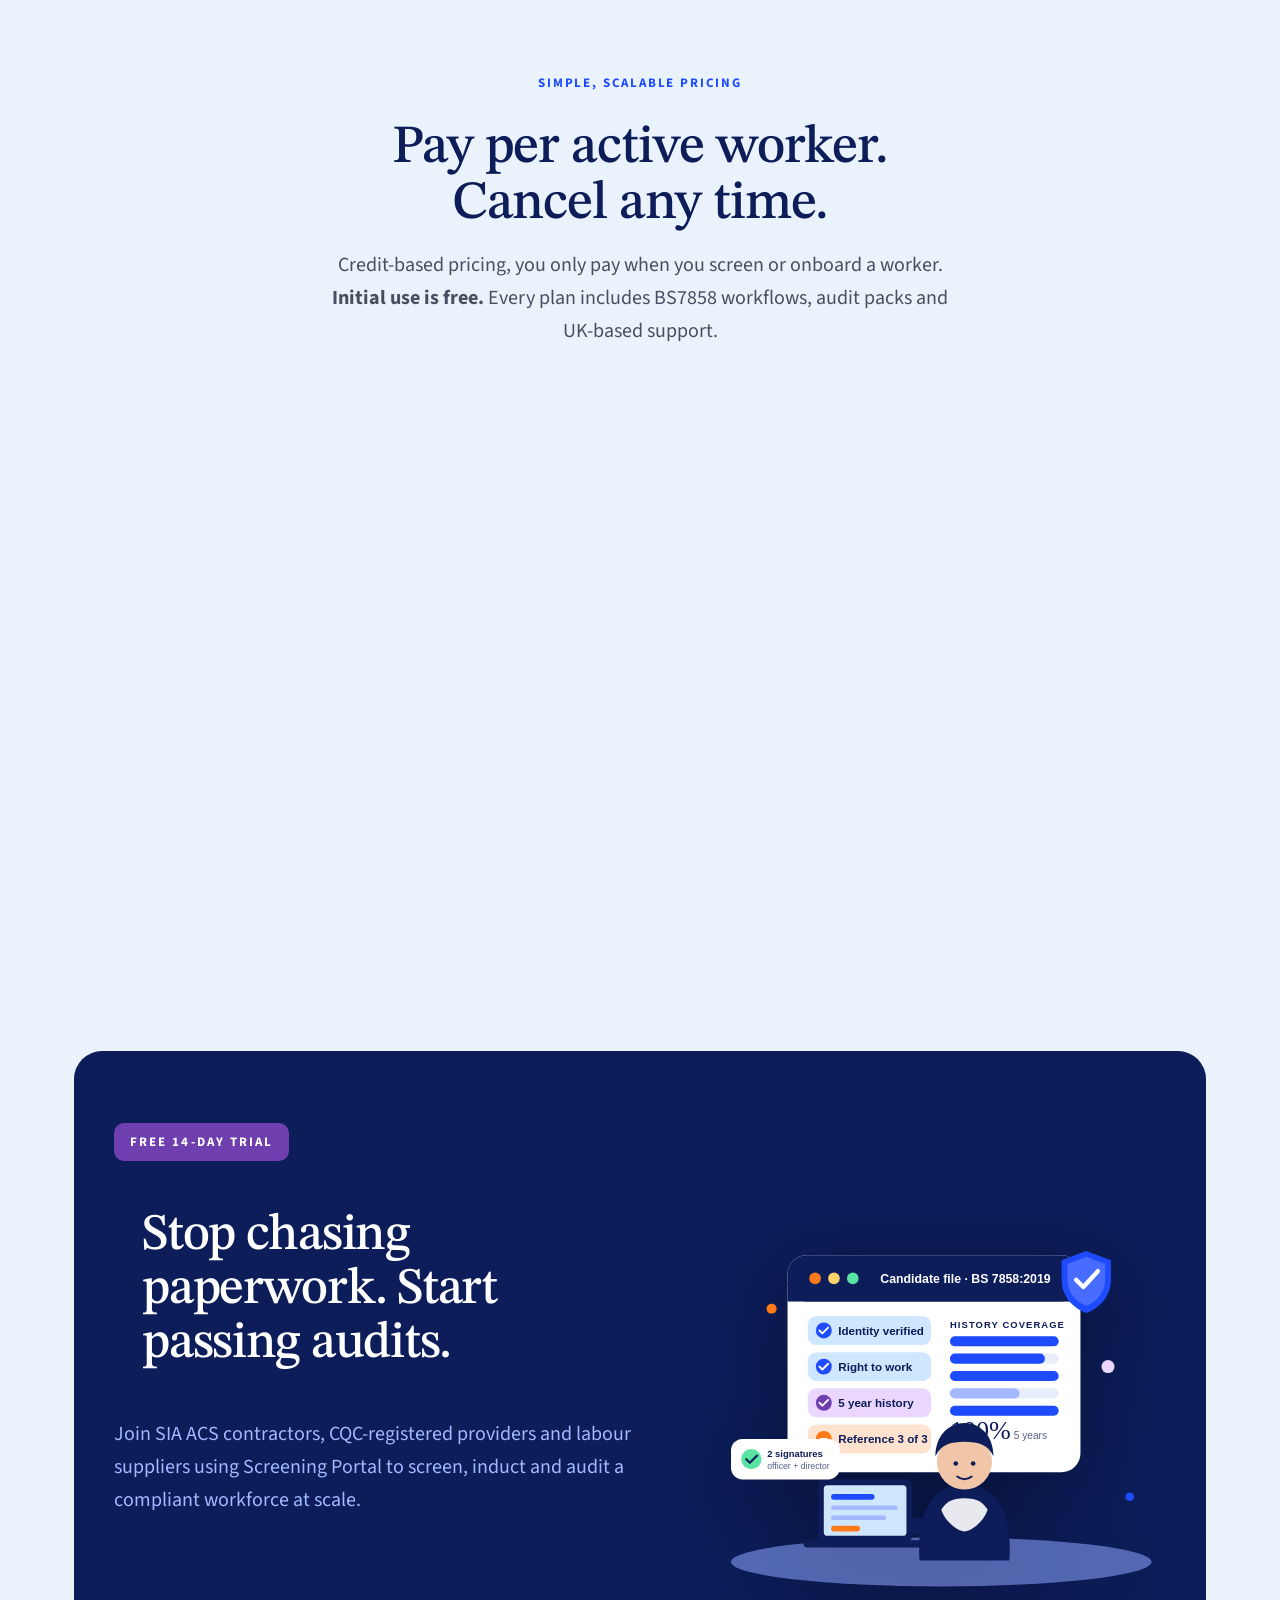
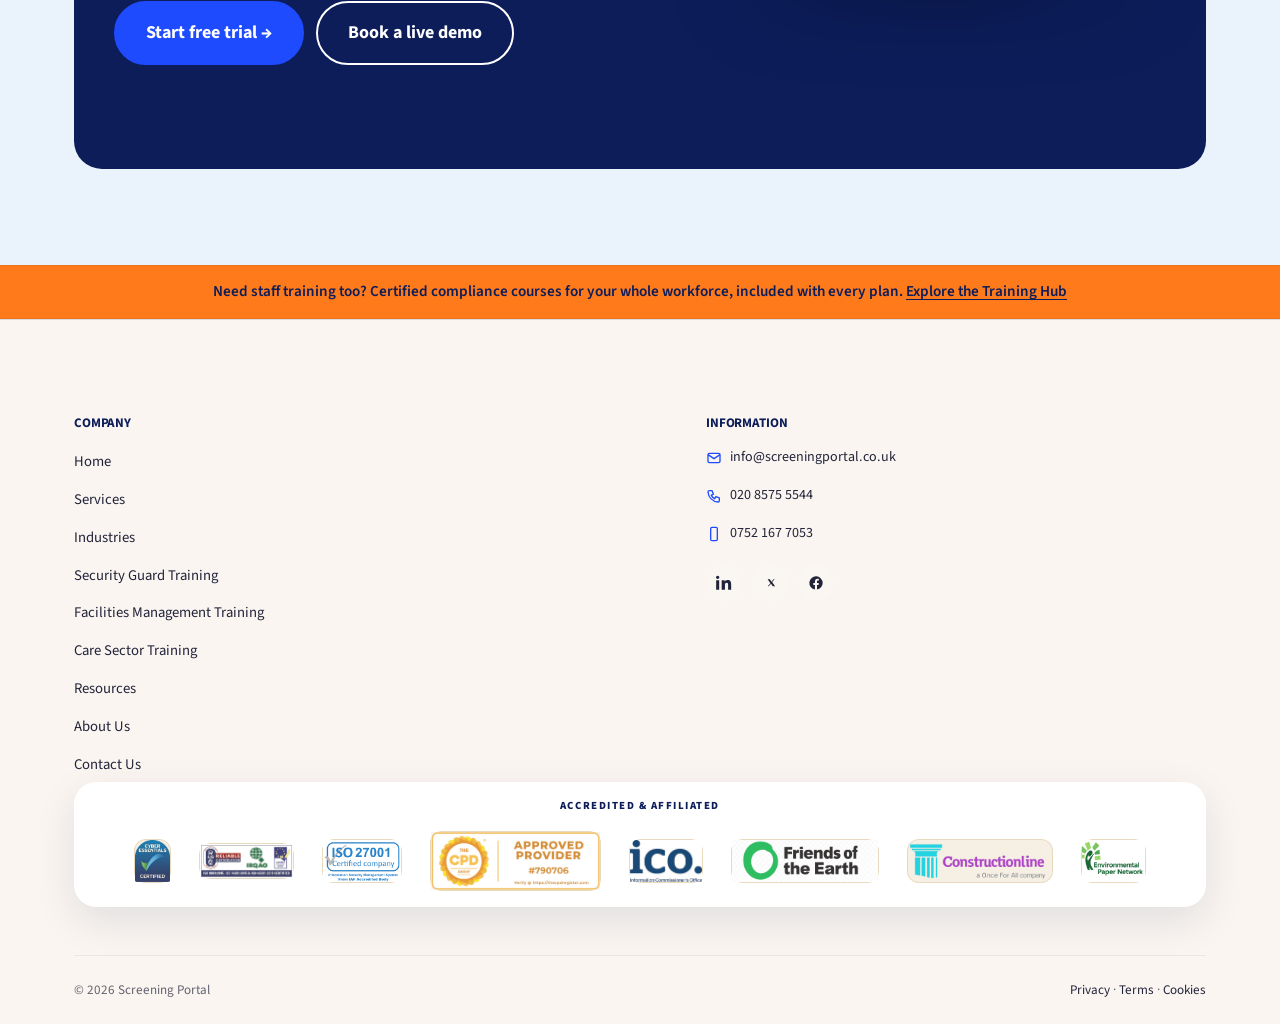
==== commit f421bf53: "Mobile menu caret fix + cache-buster + social preview tags The Log in chooser caret rendered giant o" ====
--- a/index.html
+++ b/index.html
@@ -16,12 +16,17 @@
   <meta property="og:title" content="Screening Portal | BS7858 Screening & Compliance Software for SIA ACS, COP119 & Labour Suppliers">
   <meta property="og:description" content="Cloud-based BS7858:2019 screening, SIA ACS audit trails and COP119-ready onboarding for security, care and labour suppliers. Start your free 14-day trial. No card required.">
   <meta property="og:url" content="https://www.screeningportal.co.uk/">
+  <meta property="og:image" content="https://www.screeningportal.co.uk/assets/img/app/dashboard.jpg">
+  <meta property="og:image:width" content="1600">
+  <meta property="og:image:height" content="1000">
+  <meta name="twitter:card" content="summary_large_image">
+  <meta name="twitter:image" content="https://www.screeningportal.co.uk/assets/img/app/dashboard.jpg">
   <meta name="twitter:card" content="summary">
 <meta name="theme-color" content="#eaf3fc">
 <link rel="preconnect" href="https://fonts.googleapis.com">
 <link rel="preconnect" href="https://fonts.gstatic.com" crossorigin>
 <link rel="stylesheet" href="https://fonts.googleapis.com/css2?family=Barlow:wght@400;500;600;700&family=Barlow+Condensed:wght@500;600;700&family=Inter:wght@400;500;600;700;800;900&display=swap">
-<link rel="stylesheet" href="assets/css/style.css?v=202607112130">
+<link rel="stylesheet" href="assets/css/style.css?v=2026110101">
 <link rel="stylesheet" href="assets/css/premium.css?v=202607120100">
 <link rel="stylesheet" href="assets/css/demo.css?v=202607121500">
 <link rel="stylesheet" href="assets/css/brand-sp.css?v=1">
@@ -56,8 +61,10 @@
 }
 </script>
 <link rel="stylesheet" href="assets/css/theme-2026.css?v=2026090801">
+<link rel="stylesheet" href="https://fonts.googleapis.com/css2?family=STIX+Two+Text:ital,wght@0,400..700;1,400&family=Source+Sans+3:wght@400;600;700&display=swap">
+<link rel="stylesheet" href="assets/css/theme-wave.css?v=2026100704">
 </head>
-<body>
+<body class="wave-home">
 
 <a class="skip-link" href="#main-content">Skip to content</a>
 <noscript><style>.reveal{opacity:1 !important;transform:none !important}</style></noscript>
@@ -81,7 +88,7 @@
         <li class="has-dropdown">
           <button type="button" class="nav-trigger" aria-haspopup="true" aria-expanded="false">
             Platform
-            <svg class="caret" viewBox="0 0 12 7" aria-hidden="true"><path d="M1 1l5 5 5-5" fill="none" stroke="currentColor" stroke-width="2" stroke-linecap="round" stroke-linejoin="round"/></svg>
+            <svg class="caret" width="12" height="7" viewBox="0 0 12 7" aria-hidden="true"><path d="M1 1l5 5 5-5" fill="none" stroke="currentColor" stroke-width="2" stroke-linecap="round" stroke-linejoin="round"/></svg>
           </button>
           <ul class="nav-dropdown" role="menu">
             <li><a href="services.html">Screening Services<small>BS 7858, RTW, DBS, references</small></a></li>
@@ -98,7 +105,7 @@
         <li class="has-dropdown">
           <button type="button" class="nav-trigger" aria-haspopup="true" aria-expanded="false">
             Company
-            <svg class="caret" viewBox="0 0 12 7" aria-hidden="true"><path d="M1 1l5 5 5-5" fill="none" stroke="currentColor" stroke-width="2" stroke-linecap="round" stroke-linejoin="round"/></svg>
+            <svg class="caret" width="12" height="7" viewBox="0 0 12 7" aria-hidden="true"><path d="M1 1l5 5 5-5" fill="none" stroke="currentColor" stroke-width="2" stroke-linecap="round" stroke-linejoin="round"/></svg>
           </button>
           <ul class="nav-dropdown" role="menu">
             <li><a href="about.html">About us</a></li>
@@ -110,7 +117,7 @@
         <div class="has-dropdown login-menu">
           <button type="button" class="btn btn--outline btn--sm nav-trigger" aria-haspopup="true" aria-expanded="false">
             Log in
-            <svg class="caret" viewBox="0 0 12 7" aria-hidden="true"><path d="M1 1l5 5 5-5" fill="none" stroke="currentColor" stroke-width="2" stroke-linecap="round" stroke-linejoin="round"/></svg>
+            <svg class="caret" width="12" height="7" viewBox="0 0 12 7" aria-hidden="true"><path d="M1 1l5 5 5-5" fill="none" stroke="currentColor" stroke-width="2" stroke-linecap="round" stroke-linejoin="round"/></svg>
           </button>
           <ul class="nav-dropdown login-dropdown" role="menu">
             <li><a href="https://app.inductionportal.co.uk" target="_blank" rel="noopener">Customer log in<small>Your live account</small></a></li>
@@ -166,8 +173,21 @@
       </div>
     </div>
 
-    <!-- Dashboard mock -->
+    <!-- Dashboard mock, with the illustration above it -->
     <div class="hero-visual reveal" data-delay="2">
+      <figure class="wave-shot wave-shot--main">
+        <div class="wave-shot-bar" aria-hidden="true"><i></i><i></i><i></i><span>screeningportal.co.uk/screening-in-progress</span></div>
+        <picture>
+          <source srcset="assets/img/app/queue.webp" type="image/webp">
+          <img src="assets/img/app/queue.jpg" width="1600" height="1000" alt="Screening Portal: the Screening in progress list, every applicant with status, deadlines, officer and reviewer" fetchpriority="high">
+        </picture>
+      </figure>
+      <figure class="wave-shot wave-shot--second">
+        <picture>
+          <source srcset="assets/img/app/file.webp" type="image/webp">
+          <img src="assets/img/app/file.jpg" width="1600" height="1000" alt="Screening Portal: a candidate file with screening progress, officer and reviewer, timers and section tabs" loading="lazy">
+        </picture>
+      </figure>
       <div class="float-card tl">
         <svg viewBox="0 0 24 24" fill="none" stroke="currentColor" stroke-width="2.2" stroke-linecap="round" stroke-linejoin="round"><circle cx="12" cy="12" r="10"/><path d="M9 12l2 2 4-4"/></svg>
         BS7858 cleared
@@ -285,8 +305,9 @@
       <p>Replace spreadsheets, scanned ID, and email chains with a single secure record per worker, built around BS7858:2019, SIA ACS and COP119 from day one.</p>
     </div>
 
-    <div class="row cols-3">
+    <div class="row cols-3 wave-value">
       <div class="card reveal">
+        <img class="wave-spot" src="assets/img/illus/spot-shield.svg" width="200" height="160" alt="" loading="lazy">
         <div class="icon">
           <svg viewBox="0 0 24 24" fill="none" stroke="currentColor" stroke-width="2" stroke-linecap="round" stroke-linejoin="round"><path d="M12 2l8 4v6c0 5-3.5 9-8 10-4.5-1-8-5-8-10V6l8-4z"/><path d="M9 12l2 2 4-4"/></svg>
         </div>
@@ -301,6 +322,7 @@
       </div>
 
       <div class="card reveal" data-delay="1">
+        <img class="wave-spot" src="assets/img/illus/spot-induction.svg" width="200" height="160" alt="" loading="lazy">
         <div class="icon">
           <svg viewBox="0 0 24 24" fill="none" stroke="currentColor" stroke-width="2" stroke-linecap="round" stroke-linejoin="round"><path d="M3 7h18M5 7v12h14V7"/><path d="M9 12h6M9 16h6"/></svg>
         </div>
@@ -315,6 +337,7 @@
       </div>
 
       <div class="card reveal" data-delay="2">
+        <img class="wave-spot" src="assets/img/illus/spot-audit.svg" width="200" height="160" alt="" loading="lazy">
         <div class="icon">
           <svg viewBox="0 0 24 24" fill="none" stroke="currentColor" stroke-width="2" stroke-linecap="round" stroke-linejoin="round"><path d="M3 3v18h18"/><path d="M7 14l4-4 3 3 5-6"/></svg>
         </div>
@@ -334,11 +357,23 @@
 <!-- ============ STATS ============ -->
 <section class="section">
   <div class="container">
+    <div class="wave-numbers">
+    <div class="wave-chart reveal">
+      <figure class="wave-shot wave-shot--flat">
+        <div class="wave-shot-bar" aria-hidden="true"><i></i><i></i><i></i><span>screeningportal.co.uk/dashboard</span></div>
+        <picture>
+          <source srcset="assets/img/app/dashboard.webp" type="image/webp">
+          <img src="assets/img/app/dashboard.jpg" width="1600" height="1000" alt="Screening Portal dashboard: this week's tasks, referred files and the vetting pipeline against the BS 7858 sequence" loading="lazy">
+        </picture>
+      </figure>
+      <img class="wave-chart-art" src="assets/img/illus/chart-clearance.svg" width="560" height="320" alt="Chart: files cleared per week rising over eight weeks, with five year history coverage at one hundred percent" loading="lazy">
+    </div>
     <div class="stats reveal">
       <div class="stat"><b data-count="12" data-suffix=" yrs">0</b><span>Screening since 2014</span></div>
       <div class="stat"><b data-count="5" data-suffix=" yr">0</b><span>History verified on every file</span></div>
       <div class="stat"><b data-count="12" data-suffix=" wk">0</b><span>BS 7858 completion clock, tracked</span></div>
       <div class="stat"><b data-count="7" data-suffix=" yr">0</b><span>Retention built in</span></div>
+    </div>
     </div>
   </div>
 </section>
@@ -967,6 +1002,7 @@
 <section class="section" id="demo">
   <div class="container">
     <div class="cta-banner reveal">
+      <img class="wave-cta-art" src="assets/img/illus/hero-scene.svg" width="640" height="520" alt="" loading="lazy" aria-hidden="true">
       <span class="kicker">FREE 14-DAY TRIAL</span>
       <h2>Stop chasing paperwork. Start passing audits.</h2>
       <p>Join SIA ACS contractors, CQC-registered providers and labour suppliers using Screening Portal to screen, induct and audit a compliant workforce at scale.</p>
--- a/assets/css/theme-wave.css
+++ b/assets/css/theme-wave.css
@@ -0,0 +1,562 @@
+/* ============================================================
+   Screening Portal — home page "fresh" layer (2026-10-07)
+   Owner brief: the look of waveapps.com, with our own identity.
+   ------------------------------------------------------------
+   Loaded LAST, on index.html only, scoped to body.wave-home so the
+   other six pages keep the 2026 theme until they are brought over.
+   Restyles existing markup; adds no links, changes no hrefs, no
+   forms, no login targets, no scripts.
+   The product mock-ups (.ip-demo, .demo-frame, .tpc, vx-*, tp-*)
+   keep their own palette on purpose: they show the real product.
+   ============================================================ */
+
+/* ---------- 1. Tokens ---------- */
+body.wave-home {
+  --w-cream:    #faf5f0;
+  --w-cream-2:  #fdfaf7;
+  --w-navy:     #0c1d5a;
+  --w-ink:      #22243a;
+  --w-blue:     #1f4bff;
+  --w-blue-dk:  #1538cc;
+  --w-lavender: #a3b8ff;
+  --w-sky:      #cfe6ff;
+  --w-lilac:    #ead6ff;
+  --w-carrot:   #ff7a1a;
+  --w-peach:    #ffe3cf;
+  --w-fountain: #8fcdfc;
+  --w-mint:     #5be3a3;
+  --w-purple:   #6f3fb0;
+  --w-brass:    #b8892b;
+  --w-line:     rgba(12, 29, 90, .12);
+  --w-shadow:   0 14px 40px rgba(12, 29, 90, .10);
+  --w-radius:   22px;
+  --w-pill:     999px;
+  --wf-display: "STIX Two Text", "Times New Roman", Georgia, serif;
+  --wf-body:    "Source Sans 3", "Segoe UI", Arial, sans-serif;
+
+  /* legacy tokens consumed by inline styles on the page */
+  --c-blue-500: #1f4bff;
+  --c-blue-400: #1f4bff;
+  --c-accent:   #1f4bff;
+  --c-accent-d: #0c1d5a;
+  --c-warn:     #ff7a1a;
+  --c-warn-d:   #d45f08;
+  --c-text:     #22243a;
+  --c-muted:    rgba(34, 36, 58, .72);
+  --c-line:     rgba(12, 29, 90, .12);
+  --c-bg:       #ffffff;
+  --c-bg-soft:  #cfe6ff;
+  --c-bg-dark:  #0c1d5a;
+  --sp-ink:     #0c1d5a;
+  --sp-brass:   #1f4bff;
+  --sp-brass-deep: #0c1d5a;
+}
+
+/* ---------- 2. Base ---------- */
+body.wave-home {
+  background: var(--w-cream);
+  color: var(--w-ink);
+  font-family: var(--wf-body);
+  font-size: 18px;
+  line-height: 1.55;
+}
+body.wave-home h1, body.wave-home h2 {
+  font-family: var(--wf-display);
+  font-weight: 500;
+  color: var(--w-navy);
+  letter-spacing: -.02em;
+  line-height: 1.04;
+  text-wrap: balance;
+}
+body.wave-home h1 { font-size: clamp(44px, 6vw, 78px); }
+body.wave-home h2 { font-size: clamp(34px, 4.2vw, 56px); }
+body.wave-home h3, body.wave-home h4 {
+  font-family: var(--wf-body);
+  font-weight: 700;
+  color: var(--w-navy);
+  letter-spacing: -.01em;
+}
+body.wave-home h3 { font-size: 24px; }
+body.wave-home p { color: var(--w-ink); }
+body.wave-home a { color: var(--w-blue); }
+body.wave-home .container { max-width: 1180px; }
+body.wave-home .section { padding: 96px 0; }
+body.wave-home .section-head { max-width: 760px; margin: 0 auto 48px; text-align: center; }
+body.wave-home .section-head h2 { display: block; margin: 14px 0 16px; }
+body.wave-home .section-head h2::after { display: none; }
+body.wave-home .section-head p { font-size: 20px; color: rgba(34, 36, 58, .8); }
+
+/* ---------- 3. Kickers: small blue labels, badges as purple pills ---------- */
+body.wave-home .kicker {
+  display: inline-block;
+  background: transparent;
+  border: 0;
+  padding: 0;
+  font-family: var(--wf-body);
+  font-weight: 700;
+  font-size: 13px;
+  letter-spacing: .14em;
+  text-transform: uppercase;
+  color: var(--w-blue);
+}
+body.wave-home .hero .kicker,
+body.wave-home .cta-banner .kicker,
+body.wave-home .section--dark .kicker,
+body.wave-home .training-perk .kicker {
+  background: var(--w-purple);
+  color: #fff;
+  padding: 9px 16px;
+  border-radius: 10px;
+  letter-spacing: .16em;
+}
+
+/* ---------- 4. Header ---------- */
+body.wave-home .site-header,
+body.wave-home .site-header.is-scrolled {
+  background: var(--w-cream);
+  border-bottom: 0;
+  box-shadow: none;
+}
+body.wave-home .site-header.is-scrolled { box-shadow: 0 1px 0 var(--w-line); }
+body.wave-home .nav-list > li > a,
+body.wave-home .nav-trigger {
+  font-family: var(--wf-body);
+  font-weight: 600;
+  font-size: 17px;
+  color: var(--w-navy);
+}
+body.wave-home .nav-list > li > a:hover, body.wave-home .nav-trigger:hover { color: var(--w-blue); }
+body.wave-home .brand-name { color: var(--w-navy); }
+body.wave-home .brand-name span { color: var(--w-blue); }
+body.wave-home .brand-tag { color: rgba(12, 29, 90, .62); }
+body.wave-home .nav-dropdown { border-radius: 18px; box-shadow: var(--w-shadow); border: 1px solid var(--w-line); }
+
+/* ---------- 5. Buttons: rounded pills ---------- */
+body.wave-home .btn {
+  border-radius: var(--w-pill);
+  font-family: var(--wf-body);
+  font-weight: 700;
+  letter-spacing: 0;
+  text-transform: none;
+  box-shadow: none;
+  transition: background .15s ease, color .15s ease, transform .15s ease, border-color .15s ease;
+}
+body.wave-home .btn--primary {
+  background: var(--w-blue);
+  border: 2px solid var(--w-blue);
+  color: #fff;
+}
+body.wave-home .btn--primary:hover { background: var(--w-blue-dk); border-color: var(--w-blue-dk); color: #fff; transform: translateY(-1px); }
+body.wave-home .btn--outline, body.wave-home .btn--ghost {
+  background: transparent;
+  border: 2px solid var(--w-navy);
+  color: var(--w-navy);
+}
+body.wave-home .btn--outline:hover, body.wave-home .btn--ghost:hover { background: var(--w-navy); color: #fff; border-color: var(--w-navy); }
+body.wave-home .btn--secondary { background: #fff; border: 2px solid #fff; color: var(--w-navy); }
+body.wave-home .btn--secondary:hover { background: var(--w-navy); color: #fff; border-color: var(--w-navy); }
+body.wave-home .btn--brass { border-color: var(--w-carrot); color: var(--w-navy); }
+body.wave-home .btn--brass:hover { background: var(--w-carrot); border-color: var(--w-carrot); color: var(--w-navy); }
+body.wave-home .btn--lg { padding: 16px 30px; font-size: 18px; }
+body.wave-home .btn--sm { padding: 10px 18px; font-size: 15px; }
+
+/* ---------- 6. Hero: the lavender band ---------- */
+body.wave-home .hero {
+  background: var(--w-lavender);
+  padding: 72px 0 0;
+  overflow: hidden;
+  min-height: 0;
+}
+body.wave-home .hero::before, body.wave-home .hero::after { display: none; }
+body.wave-home .hero-grid { align-items: center; gap: 48px; }
+body.wave-home .hero h1 { margin: 22px 0 20px; color: var(--w-navy); }
+body.wave-home .hero h1 .accent, body.wave-home .hero h1 .ip-rotator { color: var(--w-blue); }
+body.wave-home .hero h1 .text-gradient,
+body.wave-home .text-gradient {
+  background: none;
+  -webkit-background-clip: initial;
+  background-clip: initial;
+  -webkit-text-fill-color: var(--w-blue);
+  color: var(--w-blue);
+}
+body.wave-home .hero.hero p.lead {
+  font-size: 20px;
+  line-height: 1.5;
+  color: var(--w-navy);
+  max-width: 560px;
+}
+body.wave-home .hero-cta { margin-top: 28px; gap: 12px; }
+body.wave-home .hero-meta { margin-top: 20px; gap: 10px; flex-wrap: wrap; }
+body.wave-home .hero-meta span {
+  background: rgba(255, 255, 255, .55);
+  color: var(--w-navy);
+  border-radius: var(--w-pill);
+  padding: 6px 12px;
+  font-size: 14px;
+  font-weight: 600;
+}
+body.wave-home .rating-bar {
+  background: #fff;
+  border: 0;
+  border-radius: var(--w-pill);
+  box-shadow: none;
+  color: var(--w-navy);
+}
+body.wave-home .rating-bar b { color: var(--w-navy); font-family: var(--wf-body); font-weight: 700; }
+
+/* the visual: real product screens in browser frames, layered */
+/* minmax(0, ...) so the headline's long words cannot force the text column
+   wide and squeeze the product screens (owner 2026-10-07: "too squeezed") */
+body.wave-home .hero-grid { grid-template-columns: minmax(0, 0.95fr) minmax(0, 1.2fr); gap: 44px; }
+body.wave-home .hero h1 { font-size: clamp(40px, 4.7vw, 68px); }
+body.wave-home .hero h1 .h1-line { white-space: normal; }
+body.wave-home .hero-visual {
+  position: relative;
+  min-height: 0;
+  padding: 10px 0 70px 6%;
+  background: none;
+  border: 0;
+  box-shadow: none;
+  border-radius: 0;
+  width: 100%;
+  max-width: none;
+  justify-self: stretch;
+}
+body.wave-home .hero-visual .dash { display: none; }
+/* demo.js swaps an animated training-hub mock into the hero after a few
+   seconds; the real product screens stay, so the swap never shows here */
+body.wave-home .hero-visual .demo-frame,
+body.wave-home .hero-visual.is-swapped .demo-frame--hero { display: none !important; opacity: 0 !important; }
+body.wave-home .hero-visual.is-swapped .wave-shot { opacity: 1 !important; }
+body.wave-home .wave-shot {
+  margin: 0;
+  background: #fff;
+  border-radius: 16px;
+  overflow: hidden;
+  box-shadow: 0 30px 70px rgba(12, 29, 90, .28);
+}
+body.wave-home .wave-shot img { display: block; width: 100%; height: auto; }
+body.wave-home .wave-shot-bar {
+  display: flex;
+  align-items: center;
+  gap: 6px;
+  height: 30px;
+  padding: 0 12px;
+  background: #eef2ff;
+  border-bottom: 1px solid rgba(12, 29, 90, .08);
+}
+body.wave-home .wave-shot-bar i { width: 9px; height: 9px; border-radius: 50%; background: #c7d2fe; }
+body.wave-home .wave-shot-bar i:nth-child(1) { background: #ff7a1a; }
+body.wave-home .wave-shot-bar i:nth-child(2) { background: #ffd36b; }
+body.wave-home .wave-shot-bar i:nth-child(3) { background: #5be3a3; }
+body.wave-home .wave-shot-bar span {
+  margin-left: 10px;
+  flex: 1 1 auto;
+  background: #fff;
+  border-radius: 999px;
+  padding: 3px 12px;
+  font-size: 11.5px;
+  color: rgba(12, 29, 90, .7);
+  white-space: nowrap;
+  overflow: hidden;
+  text-overflow: ellipsis;
+}
+body.wave-home .wave-shot--main { width: 100%; }
+body.wave-home .wave-shot--second {
+  position: absolute;
+  left: -4%;
+  bottom: 0;
+  width: 54%;
+  border-radius: 14px;
+  box-shadow: 0 24px 60px rgba(12, 29, 90, .32);
+  transform: rotate(-3deg);
+  border: 4px solid #fff;
+}
+body.wave-home .float-card {
+  background: #fff;
+  color: var(--w-navy);
+  border: 0;
+  border-radius: var(--w-pill);
+  box-shadow: 0 12px 30px rgba(12, 29, 90, .18);
+  font-weight: 700;
+}
+body.wave-home .float-card svg { color: var(--w-blue); }
+body.wave-home .float-card.tl { top: -8px; left: 2%; }
+body.wave-home .float-card.br { bottom: 110px; right: -14px; }
+
+/* ---------- 7. Logo bar ---------- */
+body.wave-home .logo-bar { border: 0; background: transparent; padding: 0; }
+body.wave-home .logo-bar-title { color: rgba(12, 29, 90, .7); font-size: 16px; text-transform: none; letter-spacing: 0; font-weight: 600; line-height: 1.45; }
+body.wave-home .client-logo {
+  background: #fff;
+  border: 1px solid var(--w-line);
+  border-radius: var(--w-pill);
+  color: var(--w-navy);
+  font-weight: 700;
+  padding: 10px 18px 10px 10px;
+}
+body.wave-home .client-logo .cl-mark { background: var(--w-navy); color: #fff; border-radius: var(--w-pill); }
+body.wave-home .client-logo .cl-mark.alt { background: var(--w-blue); }
+body.wave-home .client-logo .cl-mark.warm { background: var(--w-carrot); color: var(--w-navy); }
+
+/* ---------- 8. Surfaces: the pastel bands ---------- */
+body.wave-home .section--soft { background: var(--w-sky); }
+body.wave-home .section--dark { background: var(--w-blue); color: #fff; }
+body.wave-home .section--dark h2, body.wave-home .section--dark p, body.wave-home .section--dark li { color: #fff; }
+body.wave-home .section--dark .feature-list li::before { color: #fff; background: rgba(255, 255, 255, .18); }
+body.wave-home .section--dark .kicker { background: #fff; color: var(--w-blue); }
+body.wave-home .training-perk { background: var(--w-lilac); padding: 96px 0; }
+body.wave-home .training-perk-inner { background: transparent; border: 0; box-shadow: none; padding: 0; }
+body.wave-home .training-perk .kicker { background: var(--w-navy); }
+body.wave-home .training-perk h2 .text-gradient { color: var(--w-purple); -webkit-text-fill-color: var(--w-purple); }
+body.wave-home .xlink-band { background: var(--w-carrot); color: var(--w-navy); font-weight: 600; }
+body.wave-home .xlink-band a { color: var(--w-navy); text-decoration: underline; }
+
+/* ---------- 9. Accreditations ---------- */
+body.wave-home .accred { background: #fff; border-radius: 18px; border: 0; box-shadow: var(--w-shadow); padding: 22px 16px; }
+body.wave-home .accred-mark { color: var(--w-blue); background: var(--w-sky); border-radius: 16px; }
+body.wave-home .accred b { color: var(--w-navy); }
+body.wave-home .accred small { color: rgba(12, 29, 90, .7); }
+
+/* ---------- 10. Cards: white, soft, rounded; value cards tinted ---------- */
+body.wave-home .card {
+  background: #fff;
+  border: 0;
+  border-radius: var(--w-radius);
+  box-shadow: var(--w-shadow);
+  padding: 32px;
+}
+body.wave-home .card:hover { transform: translateY(-4px); box-shadow: 0 24px 60px rgba(12, 29, 90, .14); }
+body.wave-home .card .icon { background: var(--w-navy); color: #fff; border-radius: 16px; width: 54px; height: 54px; }
+body.wave-home .card .icon svg { stroke: #fff; }
+body.wave-home .card h3 { margin-top: 18px; }
+body.wave-home .feature-list li { color: var(--w-ink); }
+body.wave-home .feature-list li::before { color: var(--w-blue); background: var(--w-sky); }
+body.wave-home .card .more, body.wave-home a.more { color: var(--w-blue); font-weight: 700; }
+body.wave-home .wave-value .card:nth-child(1) { background: var(--w-sky); box-shadow: none; }
+body.wave-home .wave-value .card:nth-child(2) { background: var(--w-lilac); box-shadow: none; }
+body.wave-home .wave-value .card:nth-child(3) { background: var(--w-peach); box-shadow: none; }
+body.wave-home .wave-value .card .feature-list li::before { background: #fff; }
+body.wave-home .wave-spot {
+  display: block;
+  width: 100%;
+  max-width: 220px;
+  height: auto;
+  margin: -6px 0 10px;
+}
+
+/* ---------- 11. Numbers band: navy with a chart card ---------- */
+body.wave-home .wave-numbers {
+  display: grid;
+  grid-template-columns: 1.1fr 1fr;
+  gap: 32px;
+  align-items: stretch;
+}
+body.wave-home .wave-chart { position: relative; padding: 0 0 48px 0; }
+body.wave-home .wave-chart .wave-shot--flat { border-radius: 16px; }
+body.wave-home .wave-chart-art {
+  position: absolute;
+  right: -18px;
+  bottom: 0;
+  width: 48%;
+  max-width: 330px;
+  border-radius: 16px;
+  box-shadow: 0 20px 50px rgba(12, 29, 90, .22);
+  background: #fff;
+}
+body.wave-home .wave-chart .wave-shot img { display: block; width: 100%; height: auto; }
+body.wave-home .stats {
+  background: var(--w-navy);
+  border: 0;
+  border-radius: var(--w-radius);
+  box-shadow: none;
+  grid-template-columns: 1fr 1fr;
+  padding: 36px 32px;
+  margin: 0;
+}
+body.wave-home .stats::before { display: none; }
+body.wave-home .stat b { font-family: var(--wf-display); font-weight: 500; color: #fff; font-size: 48px; background: none; -webkit-text-fill-color: #fff; }
+body.wave-home .stat span { color: var(--w-lavender); font-size: 15px; }
+
+/* ---------- 12. Sector tabs ---------- */
+body.wave-home .industries { background: #fff; border-radius: var(--w-radius); box-shadow: var(--w-shadow); border: 0; overflow: hidden; }
+body.wave-home .tabs { background: #fff; border-bottom: 1px solid var(--w-line); padding: 14px; gap: 8px; }
+body.wave-home .tab {
+  border-radius: var(--w-pill);
+  font-family: var(--wf-body);
+  font-weight: 700;
+  color: var(--w-navy);
+  border: 2px solid transparent;
+  background: transparent;
+}
+body.wave-home .tab.is-active { background: var(--w-navy); color: #fff; border-color: var(--w-navy); }
+body.wave-home .tab:hover:not(.is-active) { background: var(--w-sky); }
+body.wave-home .tab-panel h3 { font-size: 26px; }
+body.wave-home .tab-visual { background: var(--w-sky); border-radius: 18px; border: 0; }
+body.wave-home .tv-stat { font-family: var(--wf-display); font-weight: 500; color: var(--w-navy); font-size: 64px; }
+body.wave-home .tv-cap { color: var(--w-navy); }
+body.wave-home .badge { border-radius: var(--w-pill); font-weight: 700; letter-spacing: .06em; }
+body.wave-home .badge--orange { background: var(--w-carrot); color: var(--w-navy); border: 0; }
+body.wave-home .badge--green { background: var(--w-mint); color: var(--w-navy); border: 0; }
+body.wave-home .badge--navy { background: var(--w-navy); color: #fff; border: 0; }
+
+/* ---------- 13. How it works: numbered cards ---------- */
+body.wave-home .process { counter-reset: wave-step; }
+body.wave-home .step {
+  background: #fff;
+  border: 0;
+  border-radius: var(--w-radius);
+  box-shadow: var(--w-shadow);
+  padding: 30px 26px 26px;
+  position: relative;
+}
+body.wave-home .step::before {
+  counter-increment: wave-step;
+  content: counter(wave-step);
+  display: inline-flex;
+  align-items: center;
+  justify-content: center;
+  width: 44px;
+  height: 44px;
+  border-radius: 50%;
+  background: var(--w-blue);
+  color: #fff;
+  font-family: var(--wf-display);
+  font-size: 24px;
+  margin-bottom: 14px;
+}
+body.wave-home .step h4 { font-size: 20px; }
+
+/* ---------- 14. Product tour frame ---------- */
+body.wave-home .demo-section { background: var(--w-cream-2); }
+body.wave-home .demo-frame { border-radius: 20px; box-shadow: 0 30px 70px rgba(12, 29, 90, .22); }
+body.wave-home .ip-demo-steps li.is-active { color: var(--w-blue); }
+body.wave-home .ip-demo-steps li i { background: var(--w-navy); color: #fff; }
+body.wave-home .ip-demo-steps li.is-active i { background: var(--w-blue); }
+
+/* ---------- 15. BS 7858 spotlight on the blue band ---------- */
+body.wave-home .section--dark .card--dark {
+  background: #fff;
+  color: var(--w-ink);
+  border: 0;
+  box-shadow: 0 30px 70px rgba(0, 0, 0, .18);
+}
+body.wave-home .section--dark .card--dark h3, body.wave-home .section--dark .card--dark li { color: var(--w-navy); }
+body.wave-home .section--dark .card--dark .feature-list li::before { color: var(--w-blue); background: var(--w-sky); }
+body.wave-home .section--dark .card--dark .btn--primary { background: var(--w-navy); border-color: var(--w-navy); }
+body.wave-home .section--dark .btn--secondary { background: #fff; color: var(--w-blue); }
+
+/* ---------- 16. Training perk stack ---------- */
+body.wave-home .tp-stack .tp-card { background: #fff; border-radius: 18px; box-shadow: var(--w-shadow); border: 0; }
+body.wave-home .tp-counter { background: var(--w-navy); color: #fff; border-radius: var(--w-pill); }
+body.wave-home .tp-list li strong { color: var(--w-navy); }
+
+/* ---------- 17. Who it is for: pastel quote cards ---------- */
+body.wave-home .quote {
+  border: 0;
+  border-radius: var(--w-radius);
+  box-shadow: none;
+  padding: 30px;
+}
+body.wave-home .testimonials .quote:nth-child(1) { background: var(--w-lilac); }
+body.wave-home .testimonials .quote:nth-child(2) { background: var(--w-carrot); }
+body.wave-home .testimonials .quote:nth-child(3) { background: var(--w-fountain); }
+body.wave-home .quote p { color: var(--w-navy); font-size: 17px; }
+body.wave-home .quote .who b, body.wave-home .quote .who span { color: var(--w-navy); }
+body.wave-home .quote .avatar { background: var(--w-navy); color: #fff; border: 0; }
+
+/* ---------- 18. Pricing ---------- */
+body.wave-home .row.cols-3 .card[style*="border-color"] {
+  background: var(--w-navy) !important;
+  border-color: var(--w-navy) !important;
+  box-shadow: 0 30px 70px rgba(12, 29, 90, .3) !important;
+  color: #fff;
+}
+body.wave-home .row.cols-3 .card[style*="border-color"] h3,
+body.wave-home .row.cols-3 .card[style*="border-color"] p,
+body.wave-home .row.cols-3 .card[style*="border-color"] li { color: #fff; }
+body.wave-home .row.cols-3 .card[style*="border-color"] .feature-list li::before { color: var(--w-navy); background: var(--w-lavender); }
+
+/* ---------- 19. Final CTA ---------- */
+body.wave-home .cta-banner {
+  background: var(--w-navy);
+  border: 0;
+  border-radius: 28px;
+  box-shadow: none;
+  padding: 72px 40px;
+  position: relative;
+  overflow: hidden;
+  text-align: left;
+  display: grid;
+  grid-template-columns: 1.2fr 1fr;
+  gap: 32px;
+  align-items: center;
+}
+body.wave-home .cta-banner > * { position: relative; z-index: 1; grid-column: 1; }
+body.wave-home .cta-banner .wave-cta-art {
+  grid-column: 2;
+  grid-row: 1 / span 5;
+  width: 100%;
+  max-width: 480px;
+  justify-self: end;
+  filter: drop-shadow(0 20px 40px rgba(0, 0, 0, .35));
+}
+body.wave-home .cta-banner .hero-cta { justify-content: flex-start; }
+body.wave-home .cta-banner .kicker { justify-self: start; width: auto; }
+body.wave-home .cta-banner::before, body.wave-home .cta-banner::after { display: none; }
+body.wave-home .cta-banner h2 { color: #fff; }
+body.wave-home .cta-banner p { color: var(--w-lavender); font-size: 20px; }
+body.wave-home .cta-banner .btn--ghost { border-color: #fff; color: #fff; }
+body.wave-home .cta-banner .btn--ghost:hover { background: #fff; color: var(--w-navy); }
+
+/* ---------- 20. Footer ---------- */
+body.wave-home .site-footer { background: var(--w-cream); border-top: 1px solid var(--w-line); color: var(--w-ink); }
+body.wave-home .site-footer h4 { color: var(--w-navy); }
+body.wave-home .site-footer a { color: var(--w-ink); }
+body.wave-home .site-footer a:hover { color: var(--w-blue); }
+body.wave-home .accred-band { background: #fff; border-radius: var(--w-radius); border: 0; box-shadow: var(--w-shadow); }
+body.wave-home .accred-title { color: var(--w-navy); }
+body.wave-home .foot-bottom { color: rgba(34, 36, 58, .7); }
+
+/* ---------- 21. Floating CTA + modal ---------- */
+body.wave-home .float-cta, body.wave-home .float-cta.float-cta {
+  background: var(--w-blue);
+  color: #fff;
+  border-radius: var(--w-pill);
+  box-shadow: 0 18px 40px rgba(31, 75, 255, .4);
+}
+body.wave-home .modal { border-radius: var(--w-radius); }
+body.wave-home .modal h3 { font-family: var(--wf-display); font-weight: 500; font-size: 30px; }
+
+/* ---------- 21b. The hero is never hidden ---------- */
+/* The scroll-reveal observer decides when sections fade in; the hero is
+   on screen from the first frame, so it enters on its own timer and does
+   not depend on the observer firing. */
+@keyframes wave-in { from { opacity: 0; transform: translateY(14px); } to { opacity: 1; transform: none; } }
+body.wave-home .hero .reveal { opacity: 1 !important; transform: none !important; animation: wave-in .8s cubic-bezier(.2, .7, .2, 1) .05s both; }
+body.wave-home .hero .reveal[data-delay="2"] { animation-delay: .25s; }
+@media (prefers-reduced-motion: reduce) { body.wave-home .hero .reveal { animation: none; } }
+
+/* ---------- 22. Small screens ---------- */
+@media (max-width: 900px) {
+  body.wave-home .hero { padding-top: 40px; }
+  body.wave-home .hero-grid { grid-template-columns: 1fr; }
+  body.wave-home .hero-visual { margin-top: 12px; padding: 0 0 20px; }
+  body.wave-home .wave-shot--second { display: none; }
+  body.wave-home .float-card.tl { top: -14px; left: 0; }
+  body.wave-home .float-card.br { bottom: -4px; right: 0; }
+  body.wave-home .wave-chart { padding-bottom: 0; }
+  body.wave-home .wave-chart-art { display: none; }
+  body.wave-home .cta-banner { grid-template-columns: 1fr; text-align: center; padding: 48px 22px; }
+  body.wave-home .cta-banner > * { grid-column: 1; }
+  body.wave-home .cta-banner .wave-cta-art { grid-column: 1; grid-row: auto; max-width: 320px; justify-self: center; }
+  body.wave-home .cta-banner .hero-cta { justify-content: center; }
+  body.wave-home .float-card.br { bottom: auto; top: 40%; }
+  body.wave-home .wave-numbers { grid-template-columns: 1fr; }
+  body.wave-home .section { padding: 64px 0; }
+  body.wave-home h1 { font-size: clamp(38px, 10vw, 54px); }
+  body.wave-home h2 { font-size: clamp(30px, 7vw, 40px); }
+}
+@media (prefers-reduced-motion: reduce) {
+  body.wave-home .card:hover, body.wave-home .btn--primary:hover { transform: none; }
+}
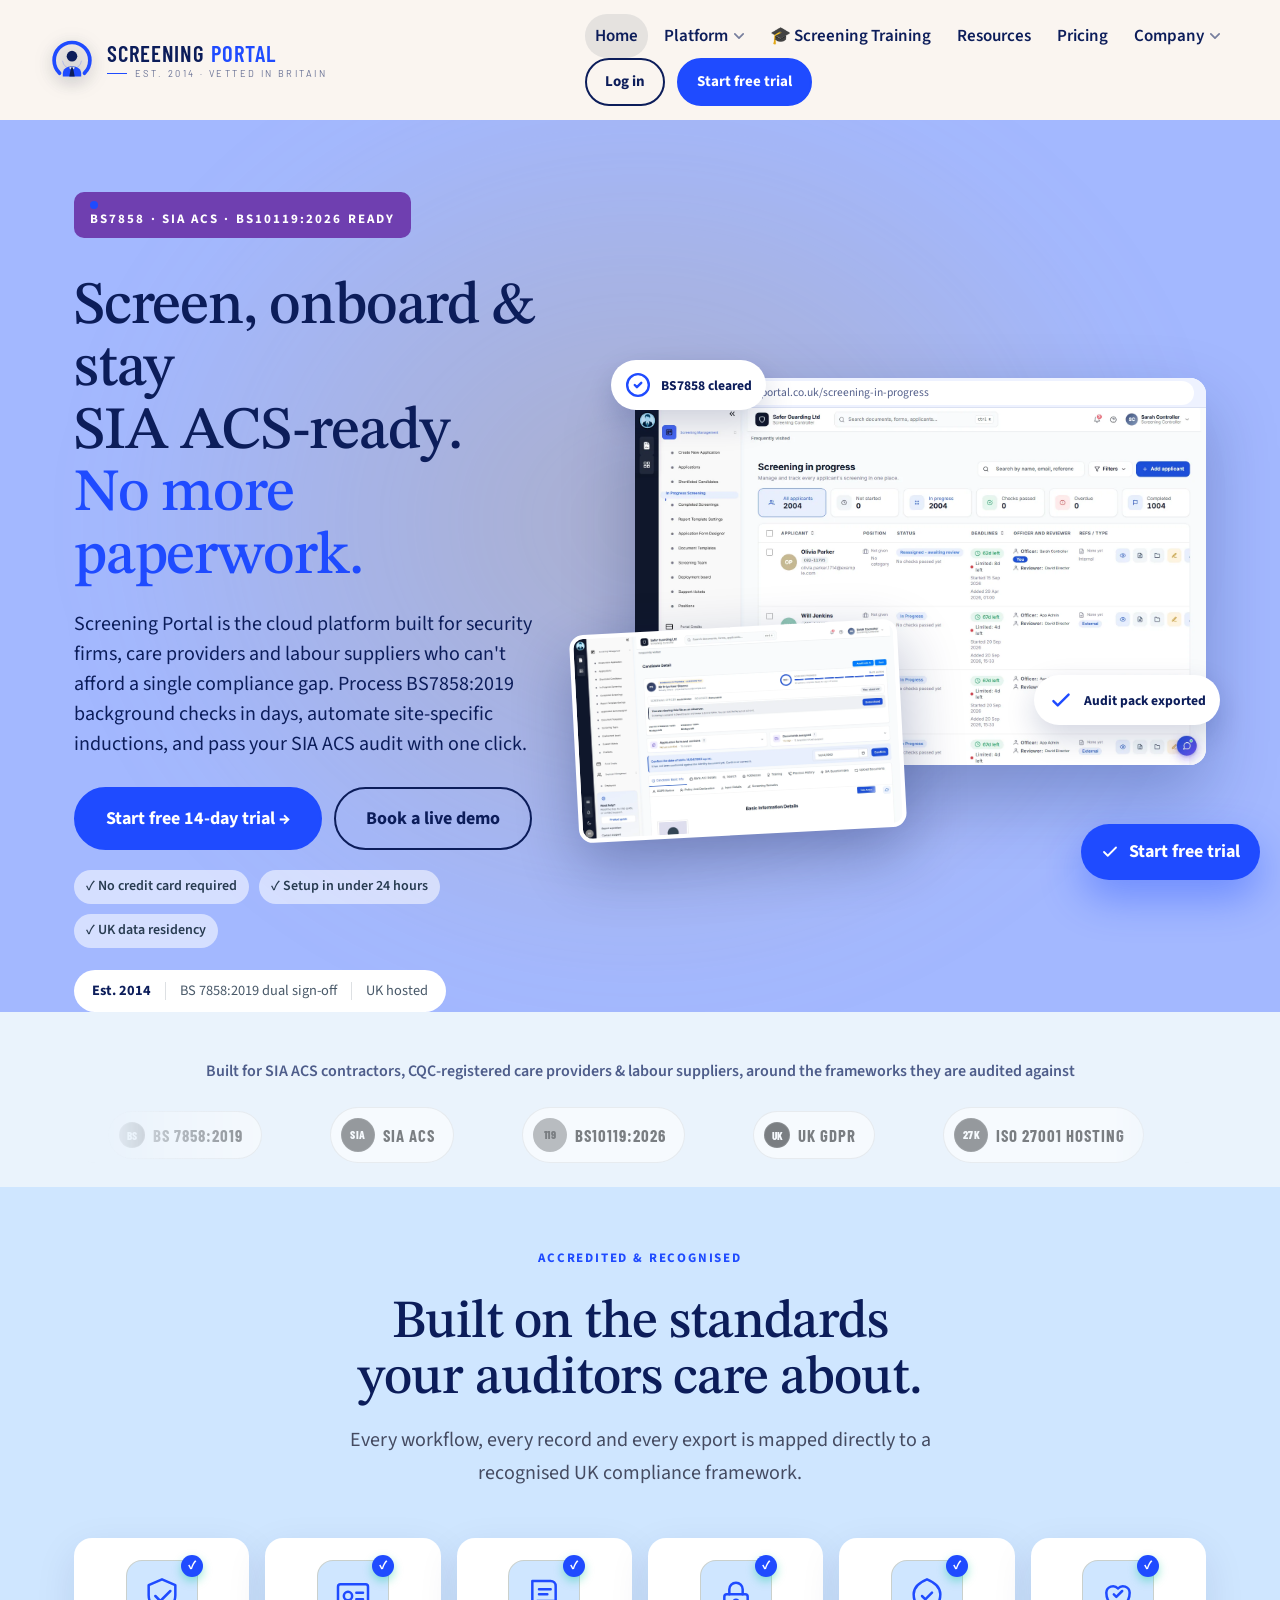
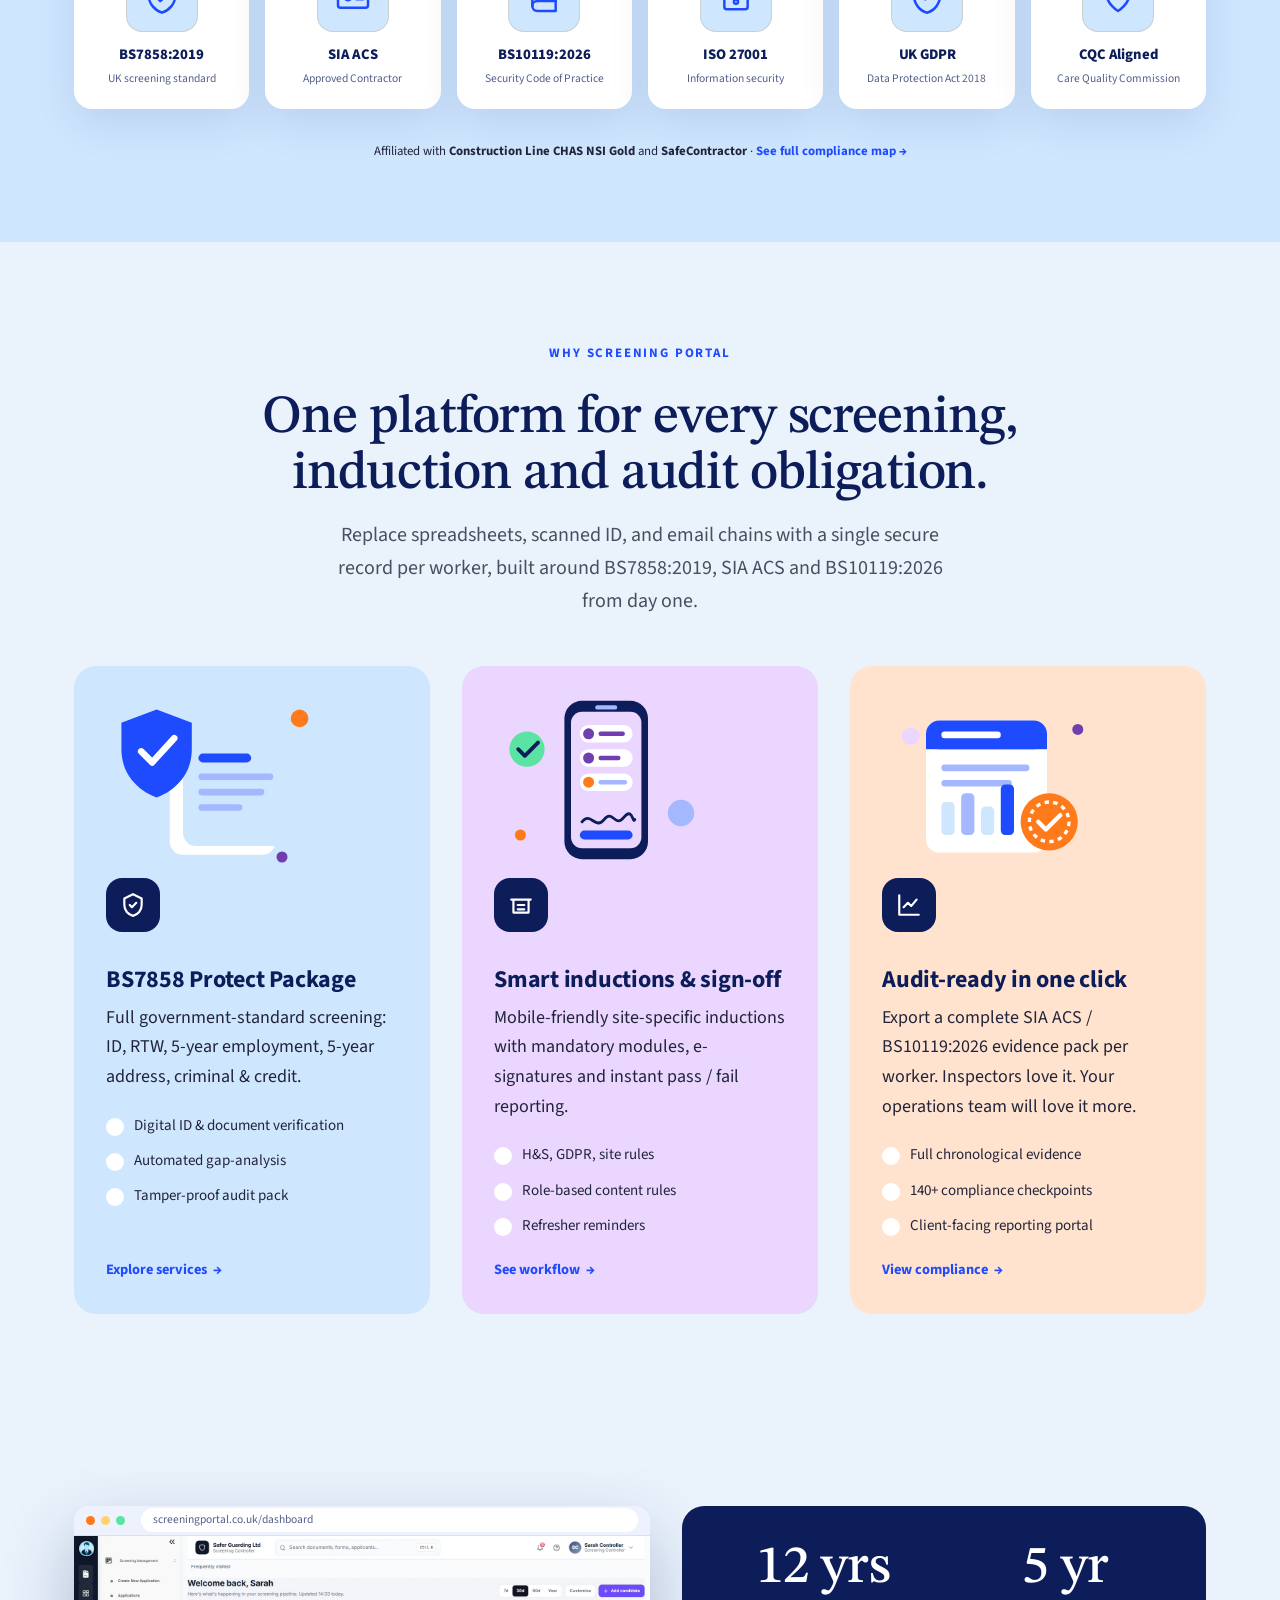
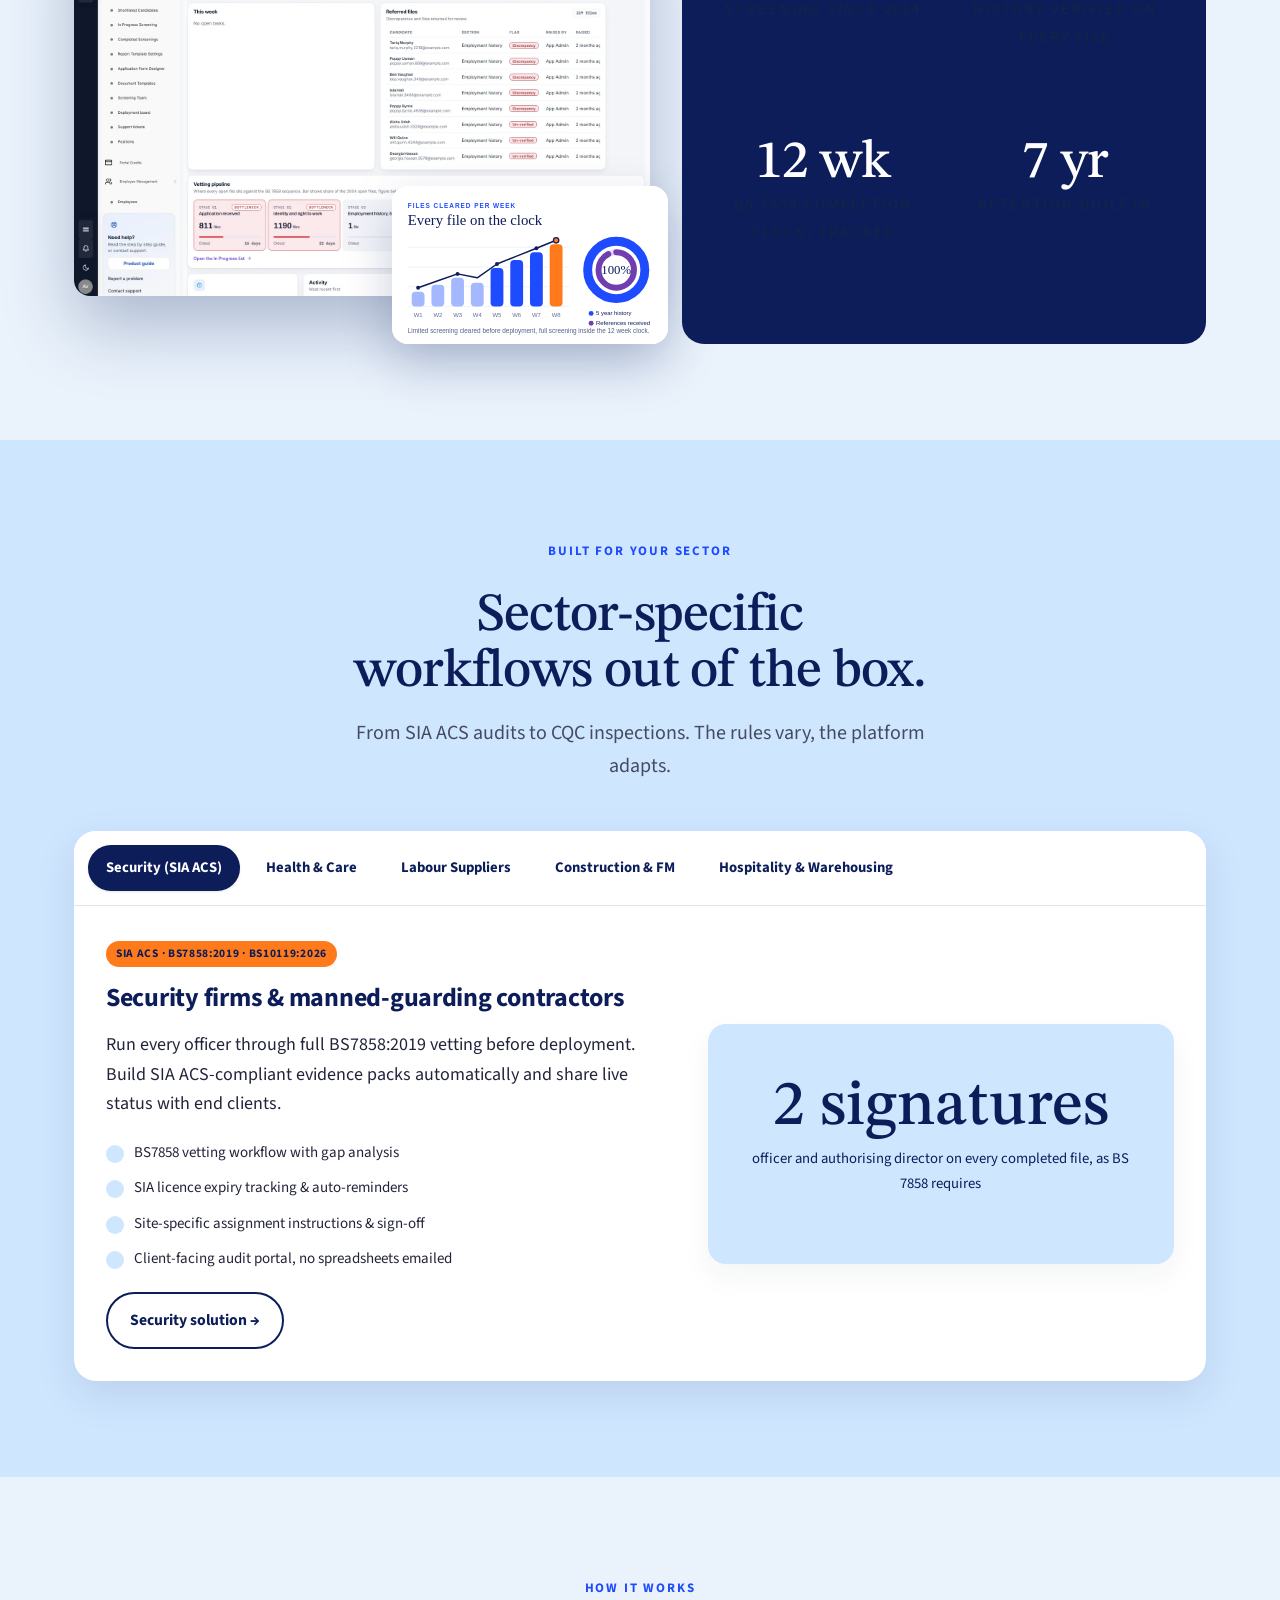
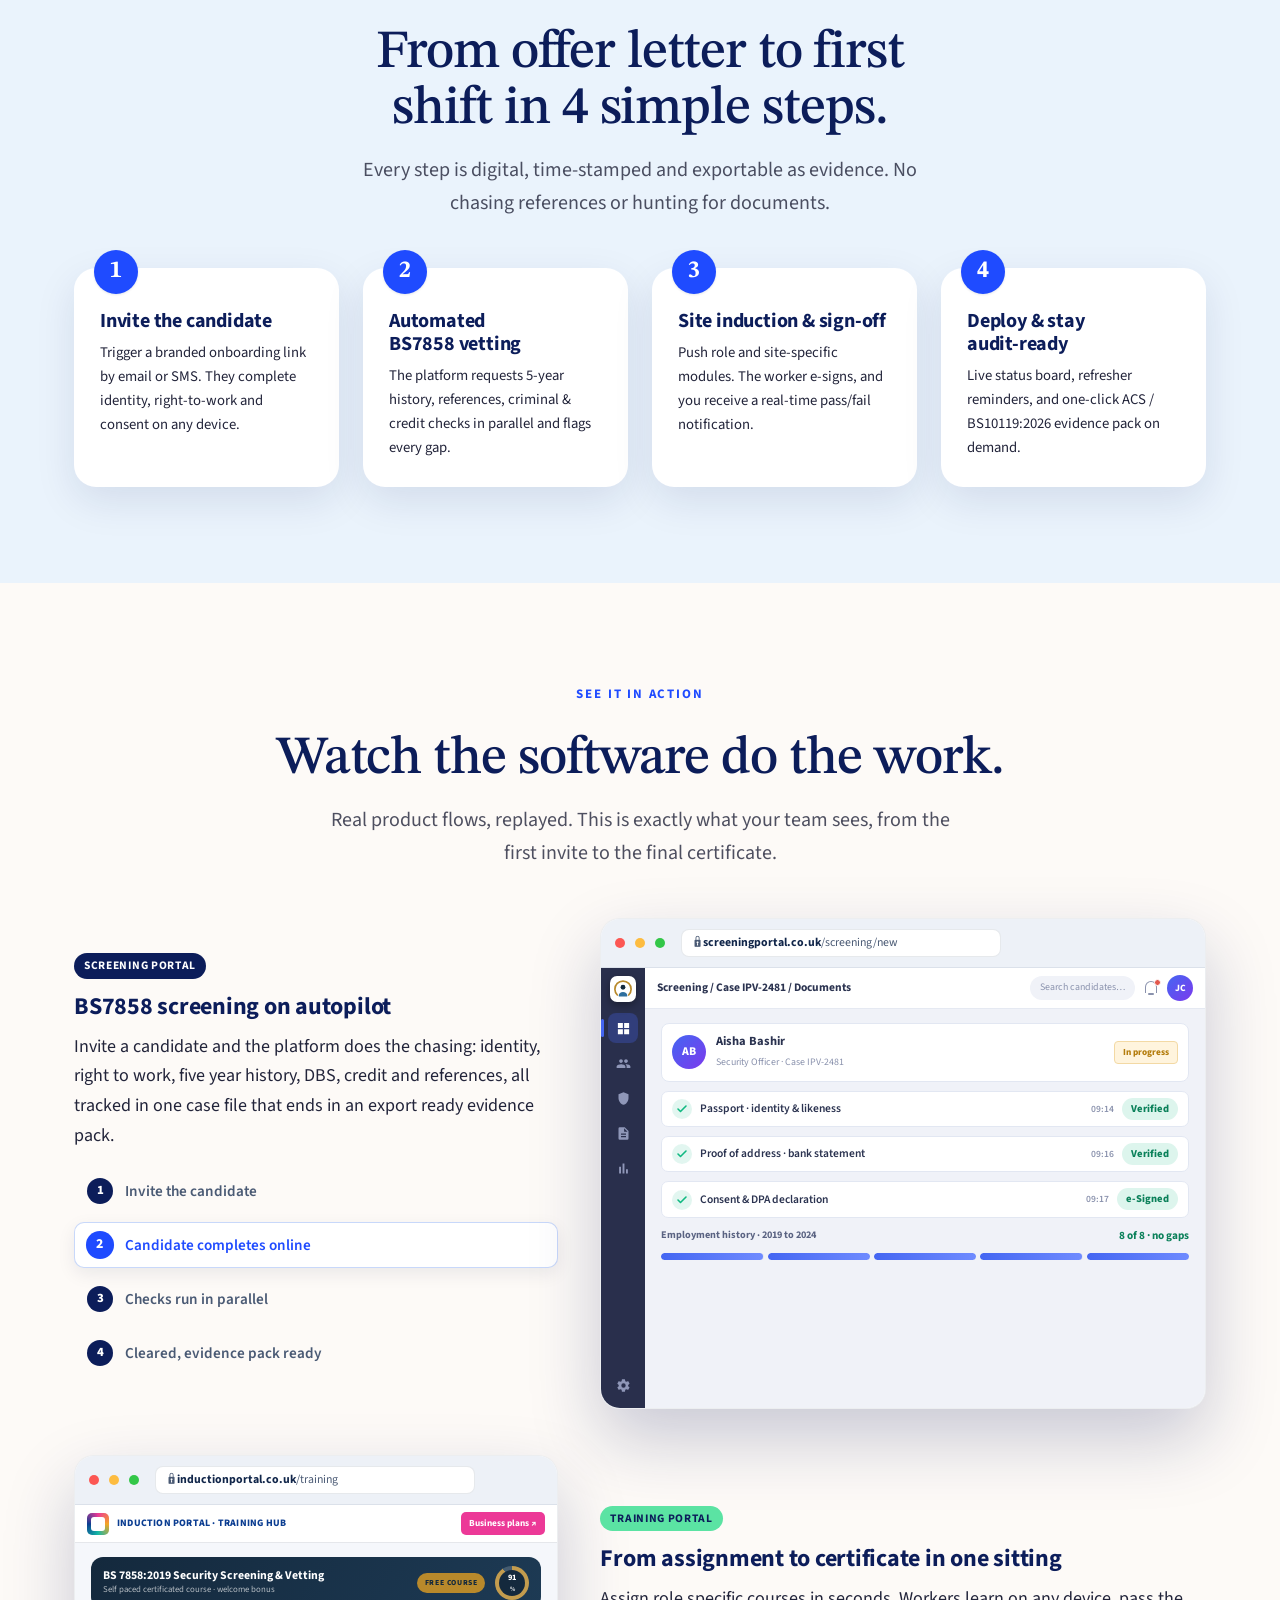
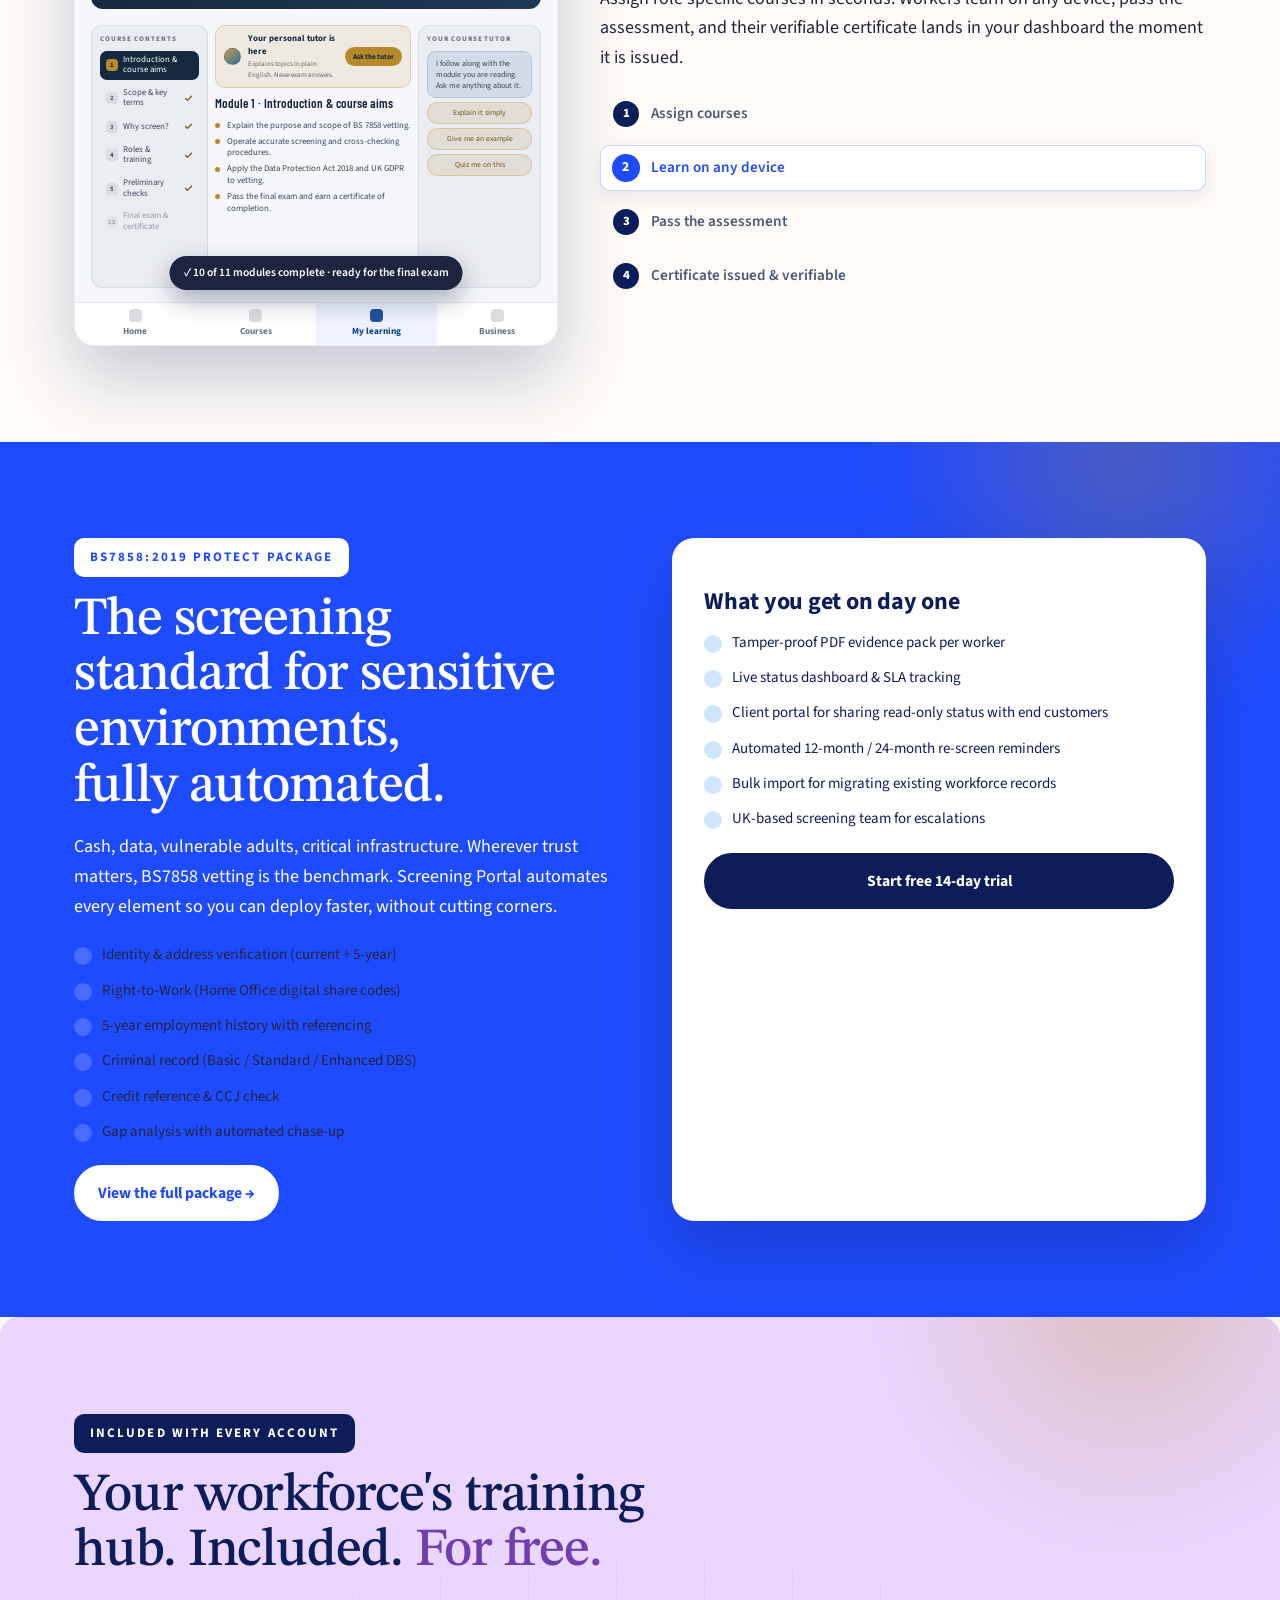
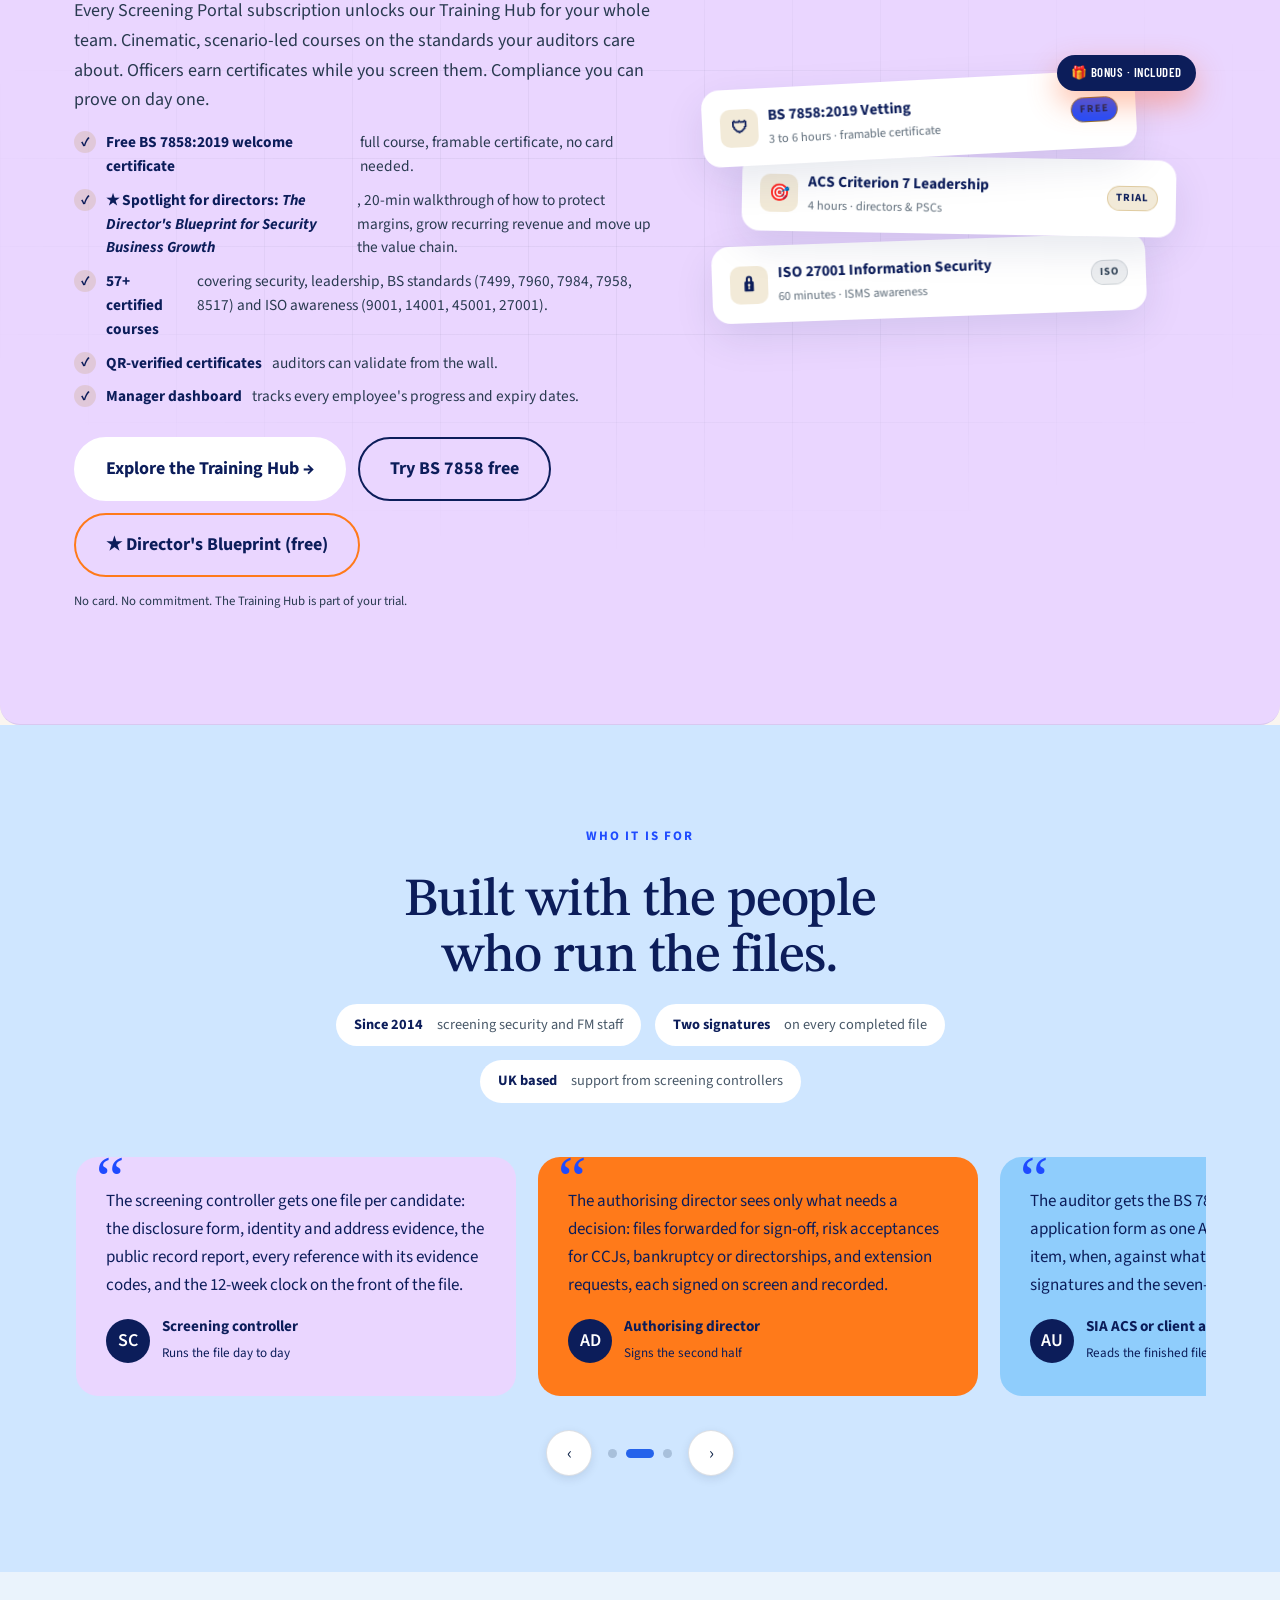
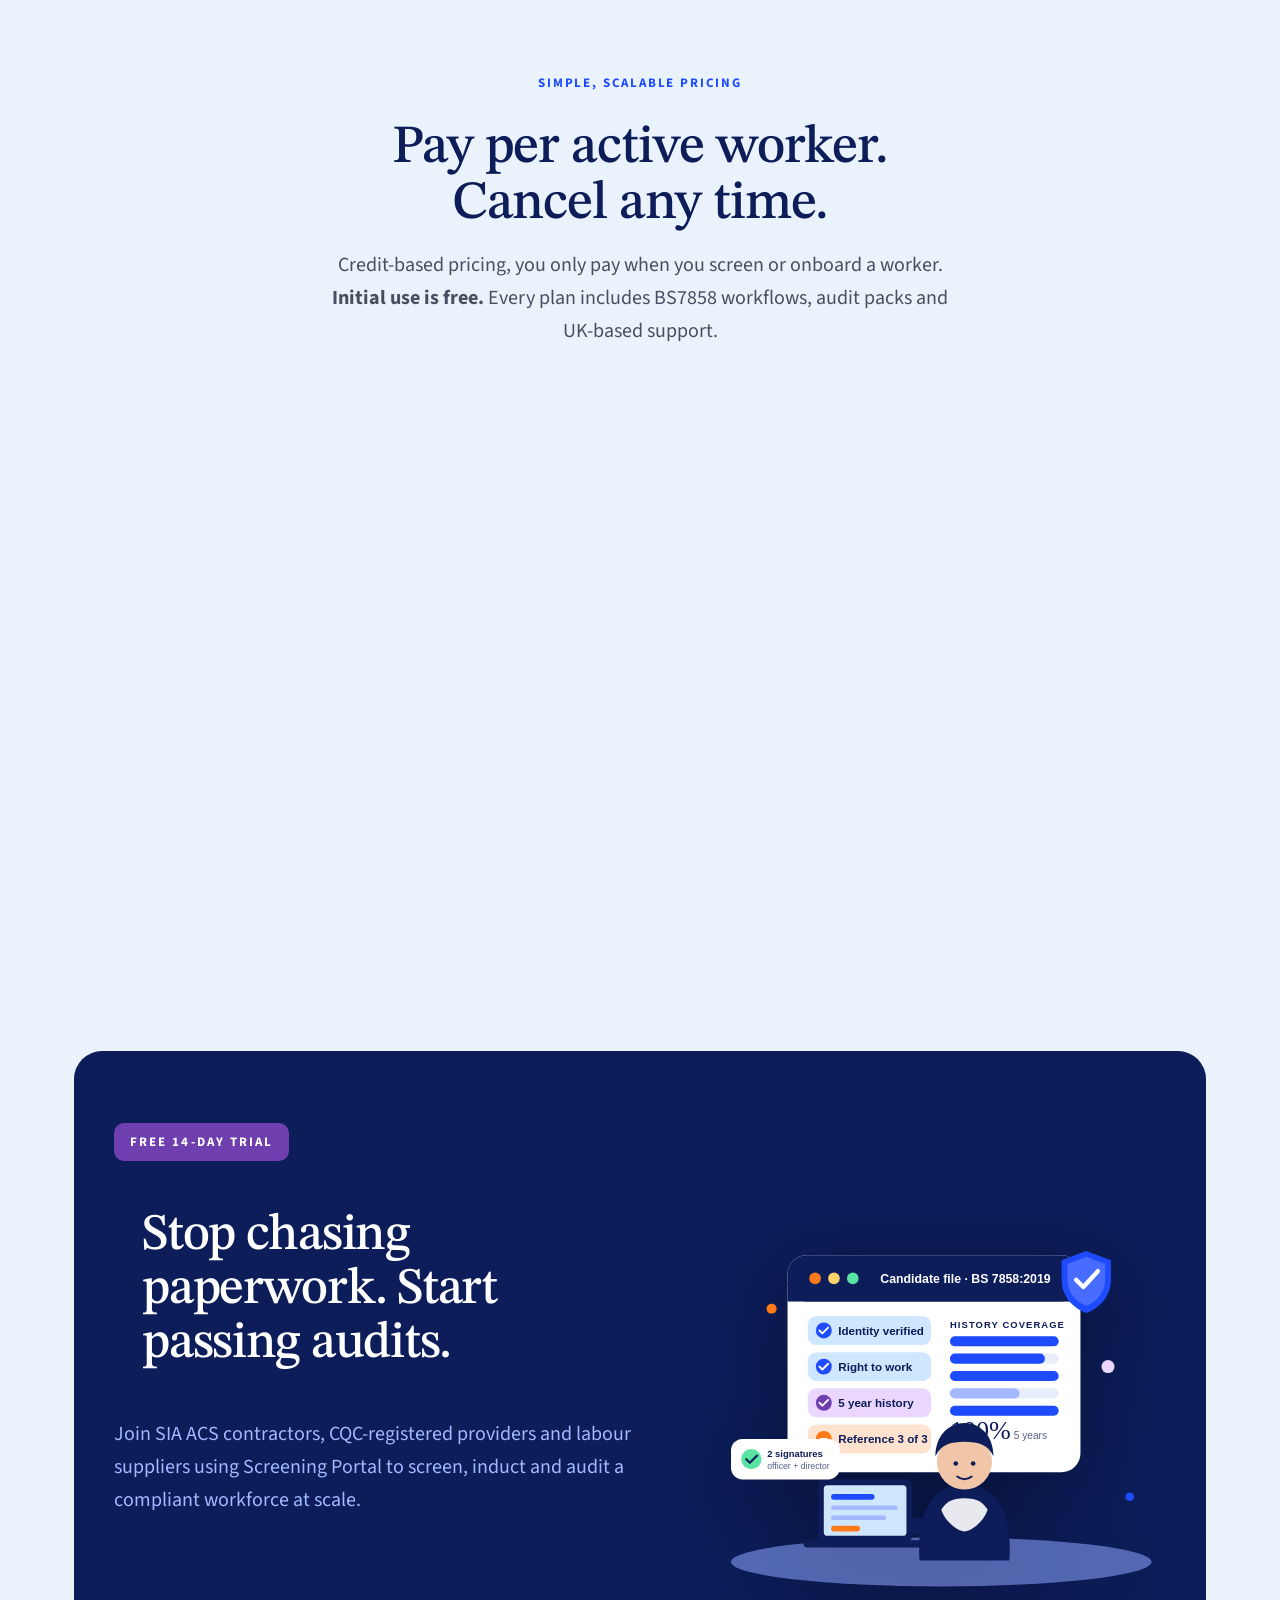
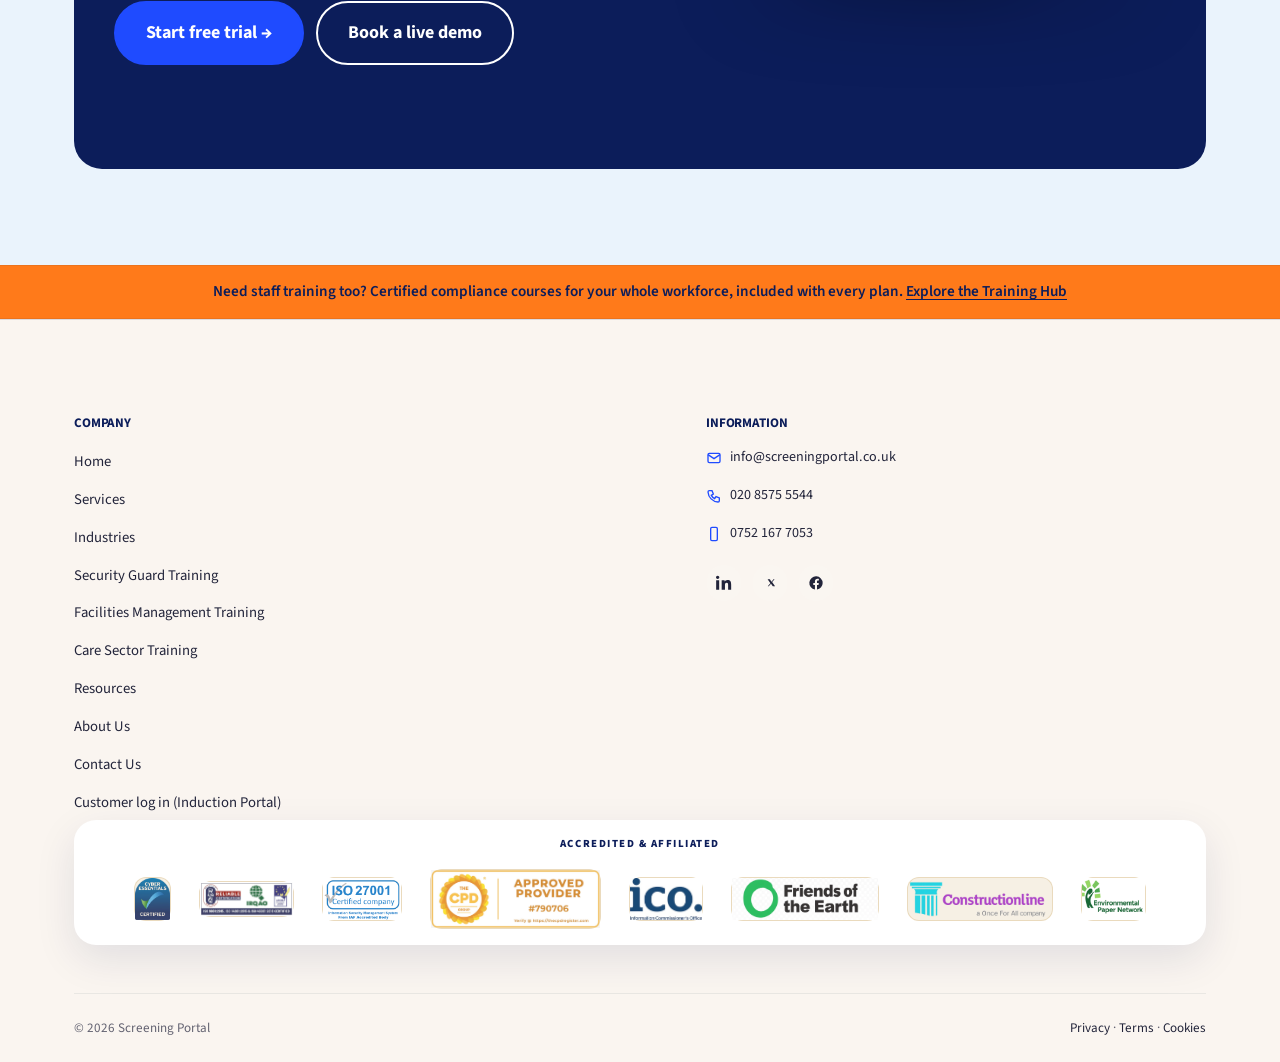
==== commit ff986213: "One theme, own training page, current standards (owner 2026-11-02) - Wave home language applied to e" ====
--- a/index.html
+++ b/index.html
@@ -8,13 +8,13 @@
 <meta name="theme-color" content="#eaf3fc">
 <meta charset="utf-8">
 <meta name="viewport" content="width=device-width,initial-scale=1">
-<title>Screening Portal | BS7858 Screening & Compliance Software for SIA ACS, COP119 & Labour Suppliers</title>
-<meta name="description" content="Cloud-based BS7858:2019 screening, SIA ACS audit trails and COP119-ready onboarding for security, care and labour suppliers. Start your free 14-day trial. No card required.">
+<title>Screening Portal | BS7858 Screening & Compliance Software for SIA ACS, BS10119:2026 & Labour Suppliers</title>
+<meta name="description" content="Cloud-based BS7858:2019 screening, SIA ACS audit trails and BS10119:2026-ready onboarding for security, care and labour suppliers. Start your free 14-day trial. No card required.">
   <link rel="canonical" href="https://www.screeningportal.co.uk/">
   <meta property="og:type" content="website">
   <meta property="og:site_name" content="Screening Portal">
-  <meta property="og:title" content="Screening Portal | BS7858 Screening & Compliance Software for SIA ACS, COP119 & Labour Suppliers">
-  <meta property="og:description" content="Cloud-based BS7858:2019 screening, SIA ACS audit trails and COP119-ready onboarding for security, care and labour suppliers. Start your free 14-day trial. No card required.">
+  <meta property="og:title" content="Screening Portal | BS7858 Screening & Compliance Software for SIA ACS, BS10119:2026 & Labour Suppliers">
+  <meta property="og:description" content="Cloud-based BS7858:2019 screening, SIA ACS audit trails and BS10119:2026-ready onboarding for security, care and labour suppliers. Start your free 14-day trial. No card required.">
   <meta property="og:url" content="https://www.screeningportal.co.uk/">
   <meta property="og:image" content="https://www.screeningportal.co.uk/assets/img/app/dashboard.jpg">
   <meta property="og:image:width" content="1600">
@@ -62,7 +62,7 @@
 </script>
 <link rel="stylesheet" href="assets/css/theme-2026.css?v=2026090801">
 <link rel="stylesheet" href="https://fonts.googleapis.com/css2?family=STIX+Two+Text:ital,wght@0,400..700;1,400&family=Source+Sans+3:wght@400;600;700&display=swap">
-<link rel="stylesheet" href="assets/css/theme-wave.css?v=2026100704">
+<link rel="stylesheet" href="assets/css/theme-wave.css?v=2026110201">
 </head>
 <body class="wave-home">
 
@@ -92,12 +92,12 @@
           </button>
           <ul class="nav-dropdown" role="menu">
             <li><a href="services.html">Screening Services<small>BS 7858, RTW, DBS, references</small></a></li>
-            <li><a href="compliance.html">Compliance Map<small>SIA ACS, COP119, ISO 27001</small></a></li>
+            <li><a href="compliance.html">Compliance Map<small>SIA ACS, BS10119:2026, ISO 27001</small></a></li>
             <li><a href="solutions.html">Industry Solutions<small>Security, Care, Labour, FM</small></a></li>
           </ul>
         </li>
 
-        <li><a href="https://www.inductionportal.co.uk/training/BS7858-Free-Course.html" title="Free BS 7858 screening training course">🎓 Screening Training</a></li>
+        <li><a href="training.html" title="Free BS 7858 screening training course">🎓 Screening Training</a></li>
         <li><a href="resources.html">Resources</a></li>
 
         <li><a href="pricing.html">Pricing</a></li>
@@ -114,17 +114,8 @@
         </li>
       </ul>
       <div class="nav-cta">
-        <div class="has-dropdown login-menu">
-          <button type="button" class="btn btn--outline btn--sm nav-trigger" aria-haspopup="true" aria-expanded="false">
-            Log in
-            <svg class="caret" width="12" height="7" viewBox="0 0 12 7" aria-hidden="true"><path d="M1 1l5 5 5-5" fill="none" stroke="currentColor" stroke-width="2" stroke-linecap="round" stroke-linejoin="round"/></svg>
-          </button>
-          <ul class="nav-dropdown login-dropdown" role="menu">
-            <li><a href="https://app.inductionportal.co.uk" target="_blank" rel="noopener">Customer log in<small>Your live account</small></a></li>
-            <li><a href="https://portal.screeningportal.co.uk/admin/users/login" target="_blank" rel="noopener">Pilot log in<small>Screening Portal pilot programme</small></a></li>
-          </ul>
-        </div>
-        <a class="btn btn--primary btn--sm" href="https://app.inductionportal.co.uk/user/registration/steptwo" target="_blank" rel="noopener" data-trial>Start free trial</a>
+        <a class="btn btn--outline btn--sm" href="https://portal.screeningportal.co.uk/admin/users/login" target="_blank" rel="noopener">Log in</a>
+        <a class="btn btn--primary btn--sm" href="https://portal.screeningportal.co.uk/register/induction-portal" target="_blank" rel="noopener" data-trial>Start free trial</a>
       </div>
     </nav>
 
@@ -138,7 +129,7 @@
 <section id="main-content" role="main" class="hero">
   <div class="container hero-grid">
     <div class="reveal">
-      <span class="kicker">BS7858 · SIA ACS · COP119 READY</span>
+      <span class="kicker">BS7858 · SIA ACS · BS10119:2026 READY</span>
       <h1>
         <span class="h1-line">Screen, onboard &amp;</span>
         <span class="h1-line">stay <span class="accent ip-rotator" data-words="audit-ready,SIA ACS-ready,CQC-ready,BS7858 compliant,inspection-proof">audit-ready</span>.</span>
@@ -151,7 +142,7 @@
       </p>
 
       <div class="hero-cta">
-        <a class="btn btn--primary btn--lg" href="https://app.inductionportal.co.uk/user/registration/steptwo" target="_blank" rel="noopener" data-trial>Start free 14-day trial →</a>
+        <a class="btn btn--primary btn--lg" href="https://portal.screeningportal.co.uk/register/induction-portal" target="_blank" rel="noopener" data-trial>Start free 14-day trial →</a>
         <a class="btn btn--ghost btn--lg" href="#demo">Book a live demo</a>
       </div>
 
@@ -226,7 +217,7 @@
       <div class="logo-bar-grid" data-marquee>
         <span class="client-logo"><span class="cl-mark">BS</span>BS 7858:2019</span>
         <span class="client-logo"><span class="cl-mark alt">SIA</span>SIA ACS</span>
-        <span class="client-logo"><span class="cl-mark warm">119</span>COP119</span>
+        <span class="client-logo"><span class="cl-mark warm">119</span>BS10119:2026</span>
         <span class="client-logo"><span class="cl-mark">UK</span>UK GDPR</span>
         <span class="client-logo"><span class="cl-mark alt">27k</span>ISO 27001 hosting</span>
         <span class="client-logo"><span class="cl-mark warm">DBS</span>DBS &amp; RTW</span>
@@ -263,7 +254,7 @@
         <div class="accred-mark">
           <svg viewBox="0 0 48 48" fill="none" stroke="currentColor" stroke-width="3" stroke-linecap="round" stroke-linejoin="round"><path d="M10 6h22a6 6 0 0 1 6 6v30H16a6 6 0 0 1-6-6V6z"/><path d="M10 36a6 6 0 0 1 6-6h22"/><path d="M18 16h14M18 22h10"/></svg>
         </div>
-        <b>COP119</b>
+        <b>BS10119:2026</b>
         <small>Security Code of Practice</small>
       </div>
       <div class="accred">
@@ -302,7 +293,7 @@
     <div class="section-head reveal">
       <span class="kicker">WHY SCREENING PORTAL</span>
       <h2>One platform for every screening, induction and audit obligation.</h2>
-      <p>Replace spreadsheets, scanned ID, and email chains with a single secure record per worker, built around BS7858:2019, SIA ACS and COP119 from day one.</p>
+      <p>Replace spreadsheets, scanned ID, and email chains with a single secure record per worker, built around BS7858:2019, SIA ACS and BS10119:2026 from day one.</p>
     </div>
 
     <div class="row cols-3 wave-value">
@@ -342,7 +333,7 @@
           <svg viewBox="0 0 24 24" fill="none" stroke="currentColor" stroke-width="2" stroke-linecap="round" stroke-linejoin="round"><path d="M3 3v18h18"/><path d="M7 14l4-4 3 3 5-6"/></svg>
         </div>
         <h3>Audit-ready in one click</h3>
-        <p>Export a complete SIA ACS / COP119 evidence pack per worker. Inspectors love it. Your operations team will love it more.</p>
+        <p>Export a complete SIA ACS / BS10119:2026 evidence pack per worker. Inspectors love it. Your operations team will love it more.</p>
         <ul class="feature-list">
           <li>Full chronological evidence</li>
           <li>140+ compliance checkpoints</li>
@@ -399,7 +390,7 @@
 
         <div id="ind-security" class="tab-panel is-active">
           <div>
-            <span class="badge badge--orange">SIA ACS · BS7858:2019 · COP119</span>
+            <span class="badge badge--orange">SIA ACS · BS7858:2019 · BS10119:2026</span>
             <h3 class="mt-4">Security firms &amp; manned-guarding contractors</h3>
             <p>Run every officer through full BS7858:2019 vetting before deployment. Build SIA ACS-compliant evidence packs automatically and share live status with end clients.</p>
             <ul class="feature-list">
@@ -531,7 +522,7 @@
       </div>
       <div class="step reveal" data-delay="3">
         <h4>Deploy &amp; stay audit-ready</h4>
-        <p>Live status board, refresher reminders, and one-click ACS / COP119 evidence pack on demand.</p>
+        <p>Live status board, refresher reminders, and one-click ACS / BS10119:2026 evidence pack on demand.</p>
       </div>
     </div>
   </div>
@@ -834,7 +825,7 @@
           <li>Bulk import for migrating existing workforce records</li>
           <li>UK-based screening team for escalations</li>
         </ul>
-        <a class="btn btn--primary btn--block" href="https://app.inductionportal.co.uk/user/registration/steptwo" target="_blank" rel="noopener" data-trial>Start free 14-day trial</a>
+        <a class="btn btn--primary btn--block" href="https://portal.screeningportal.co.uk/register/induction-portal" target="_blank" rel="noopener" data-trial>Start free 14-day trial</a>
       </div>
     </div>
   </div>
@@ -858,9 +849,9 @@
         </ul>
 
         <div class="hero-cta">
-          <a class="btn btn--secondary btn--lg" href="https://www.inductionportal.co.uk/training/index.html">Explore the Training Hub →</a>
-          <a class="btn btn--outline btn--lg" href="https://www.inductionportal.co.uk/training/BS7858-Free-Course.html">Try BS 7858 free</a>
-          <a class="btn btn--outline btn--lg btn--brass" href="https://www.inductionportal.co.uk/training/directors-blueprint.html">★ Director's Blueprint (free)</a>
+          <a class="btn btn--secondary btn--lg" href="training.html">Explore the Training Hub →</a>
+          <a class="btn btn--outline btn--lg" href="training.html">Try BS 7858 free</a>
+          <a class="btn btn--outline btn--lg btn--brass" href="training.html">★ Director's Blueprint (free)</a>
         </div>
         <p class="tiny" style="margin-top:14px">No card. No commitment. The Training Hub is part of your trial.</p>
       </div>
@@ -1007,7 +998,7 @@
       <h2>Stop chasing paperwork. Start passing audits.</h2>
       <p>Join SIA ACS contractors, CQC-registered providers and labour suppliers using Screening Portal to screen, induct and audit a compliant workforce at scale.</p>
       <div class="hero-cta">
-        <a class="btn btn--primary btn--lg" href="https://app.inductionportal.co.uk/user/registration/steptwo" target="_blank" rel="noopener" data-trial>Start free trial →</a>
+        <a class="btn btn--primary btn--lg" href="https://portal.screeningportal.co.uk/register/induction-portal" target="_blank" rel="noopener" data-trial>Start free trial →</a>
         <a class="btn btn--ghost btn--lg" href="contact.html">Book a live demo</a>
       </div>
     </div>
@@ -1015,7 +1006,7 @@
 </section>
 
 <!-- ============ FOOTER ============ -->
-<div class="xlink-band">Need staff training too? Certified compliance courses for your whole workforce, included with every plan. <a href="https://www.inductionportal.co.uk/training/index.html">Explore the Training Hub</a></div>
+<div class="xlink-band">Need staff training too? Certified compliance courses for your whole workforce, included with every plan. <a href="training.html">Explore the Training Hub</a></div>
 <footer class="site-footer">
   <div class="container">
     <div class="foot-grid">
@@ -1026,12 +1017,13 @@
           <li><a href="index.html">Home</a></li>
           <li><a href="services.html">Services</a></li>
           <li><a href="solutions.html">Industries</a></li>
-          <li><a href="https://www.inductionportal.co.uk/security-guard-training.html">Security Guard Training</a></li>
-          <li><a href="https://www.inductionportal.co.uk/facilities-management-training.html">Facilities Management Training</a></li>
-          <li><a href="https://www.inductionportal.co.uk/care-sector-training.html">Care Sector Training</a></li>
+          <li><a href="training.html#security">Security Guard Training</a></li>
+          <li><a href="training.html#fm">Facilities Management Training</a></li>
+          <li><a href="training.html#care">Care Sector Training</a></li>
           <li><a href="resources.html">Resources</a></li>
           <li><a href="about.html">About Us</a></li>
           <li><a href="contact.html">Contact Us</a></li>
+          <li><a href="https://app.inductionportal.co.uk" target="_blank" rel="noopener">Customer log in (Induction Portal)</a></li>
         </ul>
       </div>
 
@@ -1094,7 +1086,7 @@
 </footer>
 
 <!-- Floating CTA -->
-<a class="float-cta" href="https://app.inductionportal.co.uk/user/registration/steptwo" target="_blank" rel="noopener" data-trial>
+<a class="float-cta" href="https://portal.screeningportal.co.uk/register/induction-portal" target="_blank" rel="noopener" data-trial>
   <svg viewBox="0 0 24 24" width="18" height="18" fill="none" stroke="currentColor" stroke-width="2.4" stroke-linecap="round" stroke-linejoin="round"><polyline points="20 6 9 17 4 12"/></svg>
   Start free trial
 </a>
@@ -1107,7 +1099,7 @@
     <h3 id="trial-title">Start screening in under 24 hours, and unlock our Training Hub.</h3>
     <p style="margin-bottom:4px">Your single trial unlocks <strong>both</strong>:</p>
     <ul style="margin:6px 0 14px 18px;padding:0;font-size:.92rem;color:#374151;line-height:1.55">
-      <li>🛡 <strong>Screening &amp; onboarding software</strong> BS 7858 vetting, SIA ACS audit trails, COP119-ready inductions.</li>
+      <li>🛡 <strong>Screening &amp; onboarding software</strong> BS 7858 vetting, SIA ACS audit trails, BS10119:2026-ready inductions.</li>
       <li>🎓 <strong>Training Hub</strong> free BS 7858 certificate plus GDPR, ACT and Modern Slavery courses for 14 days.</li>
     </ul>
     <p style="font-size:.85rem;color:#6b7280;margin:0 0 10px">No credit card. No commitment. Cancel any time. Our UK team will set you up the same business day.</p>
--- a/assets/css/theme-wave.css
+++ b/assets/css/theme-wave.css
@@ -560,3 +560,59 @@
 @media (prefers-reduced-motion: reduce) {
   body.wave-home .card:hover, body.wave-home .btn--primary:hover { transform: none; }
 }
+
+/* ---------- 22. Subpages (owner 2026-11-02: one theme everywhere) ---------- */
+/* The interior pages reuse the same language as the home: lavender intro
+   band, serif headlines, white rounded cards on cream. */
+body.wave-home .page-intro {
+  background: linear-gradient(180deg, var(--w-lavender) 0%, #c3d2ff 78%, var(--w-cream) 100%);
+  padding: 72px 0 64px;
+}
+body.wave-home .page-intro h1 { font-size: clamp(38px, 5vw, 62px); margin: 14px 0 18px; }
+body.wave-home .page-intro p { max-width: 760px; font-size: 19px; color: rgba(12, 29, 90, .82); }
+body.wave-home .breadcrumb { font-size: 13px; font-weight: 600; letter-spacing: .04em; color: rgba(12, 29, 90, .55); margin-bottom: 18px; }
+body.wave-home .breadcrumb a { color: rgba(12, 29, 90, .75); text-decoration: none; }
+body.wave-home .breadcrumb a:hover { color: var(--w-blue); }
+body.wave-home .text-gradient {
+  background: none;
+  -webkit-background-clip: initial;
+  -webkit-text-fill-color: initial;
+  color: var(--w-blue);
+}
+body.wave-home .section-title { margin-bottom: 36px; }
+
+/* Forms (contact page): rounded, calm, blue focus. */
+body.wave-home input[type="text"], body.wave-home input[type="email"],
+body.wave-home input[type="tel"], body.wave-home select, body.wave-home textarea {
+  background: #fff;
+  border: 1.5px solid #d9e0f5;
+  border-radius: 12px;
+  color: var(--w-ink);
+  font-family: var(--wf-body);
+}
+body.wave-home input:focus, body.wave-home select:focus, body.wave-home textarea:focus {
+  border-color: var(--w-blue);
+  outline: 2px solid rgba(31, 75, 255, .18);
+}
+
+/* Tables (pricing, the BS 7858 guide): card-like with a navy header row. */
+body.wave-home table { border-radius: 16px; overflow: hidden; border: 1px solid #e4e7f4; background: #fff; }
+body.wave-home thead th { background: var(--w-navy); color: #fff; font-family: var(--wf-body); }
+body.wave-home tbody tr:nth-child(even) { background: #f7f8fd; }
+
+/* Resource / training cards: the home card language. */
+body.wave-home .res-card .more { color: var(--w-blue); font-weight: 700; }
+body.wave-home .res-card--soon { opacity: .75; }
+
+/* Long-form article pages (the BS 7858 guide). */
+body.wave-home article h2, body.wave-home .article h2 { font-size: clamp(28px, 3vw, 40px); }
+body.wave-home blockquote { border-left: 4px solid var(--w-blue); background: #eef2ff; border-radius: 0 14px 14px 0; }
+/* The legacy gold orb and grid lines fight the lavender band; off. */
+body.wave-home .page-intro::before, body.wave-home .page-intro::after { display: none; }
+/* Logo roundel matched to the theme (owner 2026-11-02): the gold arc and
+   steel-blue collar become wave blue and navy on every page. */
+body.wave-home .brand-mark path[stroke="#b8892b"] { stroke: var(--w-blue); }
+body.wave-home .brand-mark path[fill="#2f6f9e"] { fill: var(--w-blue); }
+body.wave-home .brand-mark circle[fill="#14293d"],
+body.wave-home .brand-mark path[fill="#14293d"] { fill: var(--w-navy); }
+body.wave-home .brand-tag i { background: var(--w-blue); }
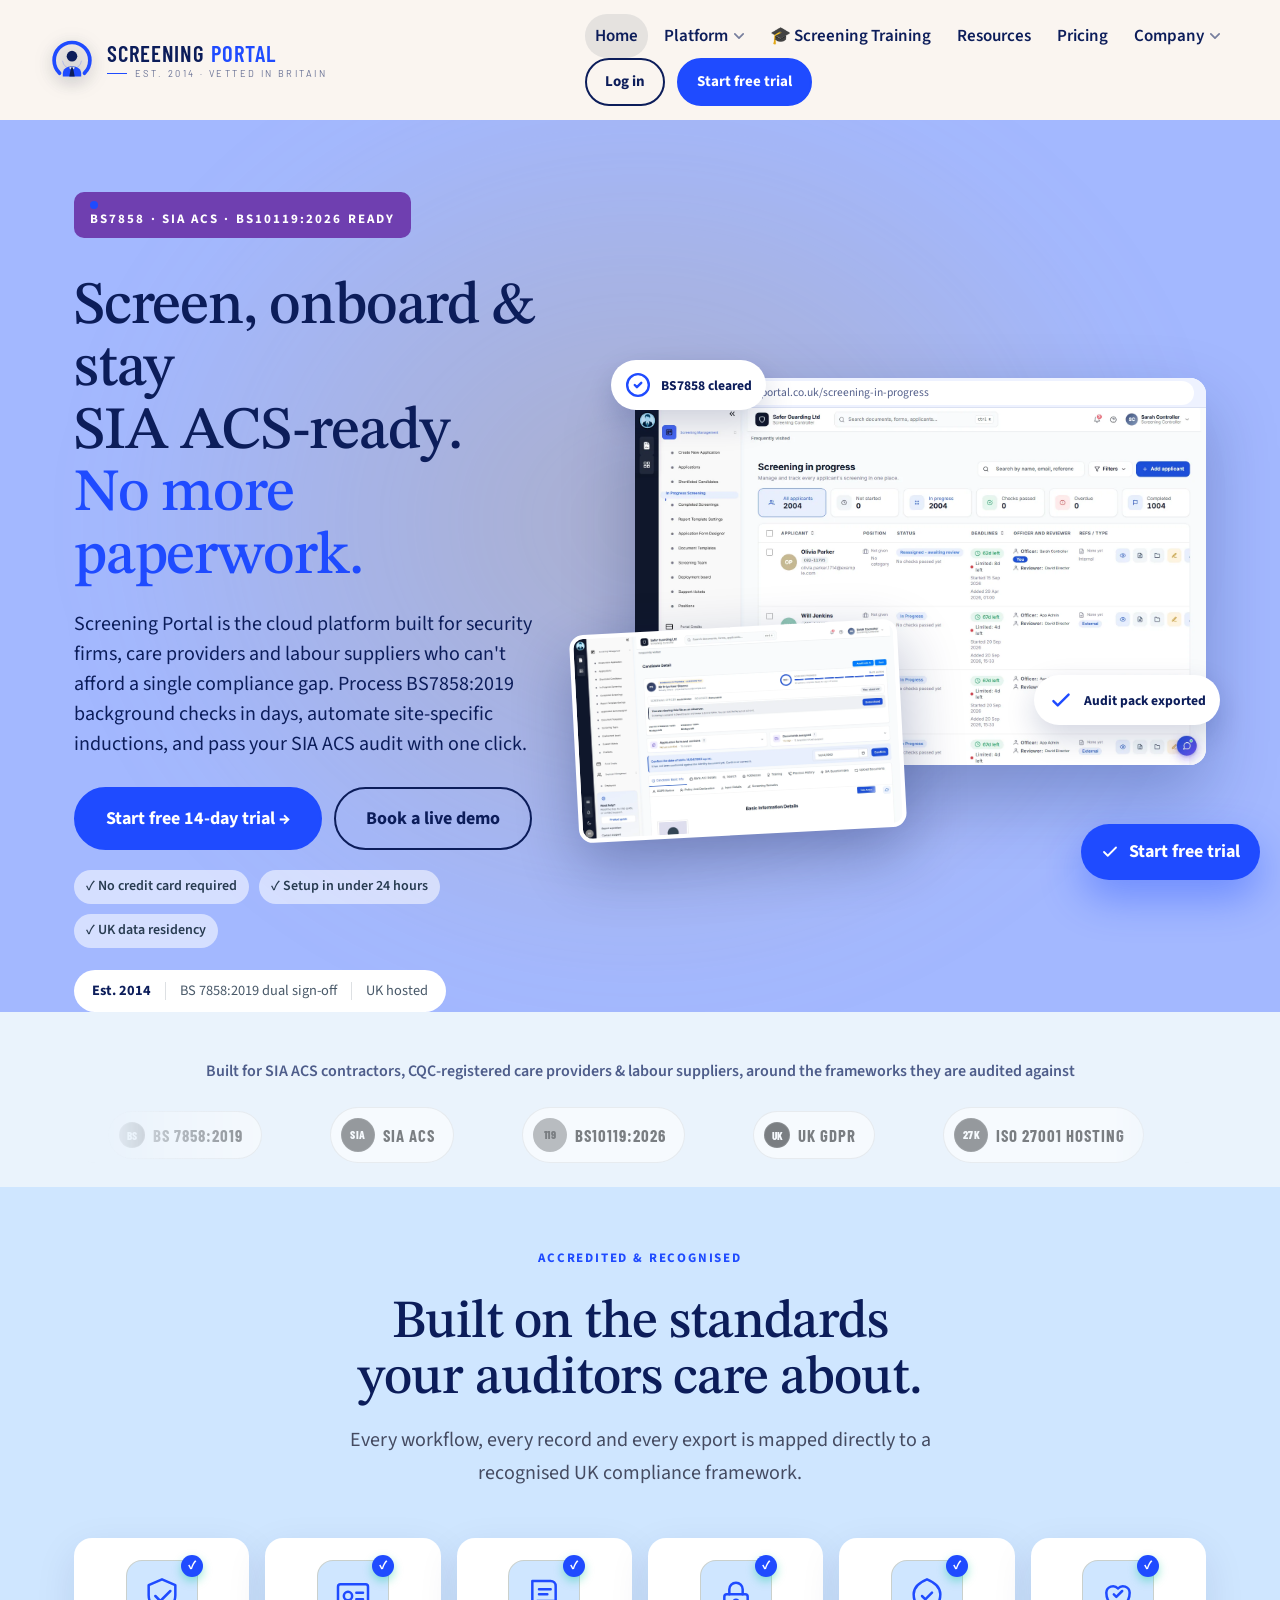
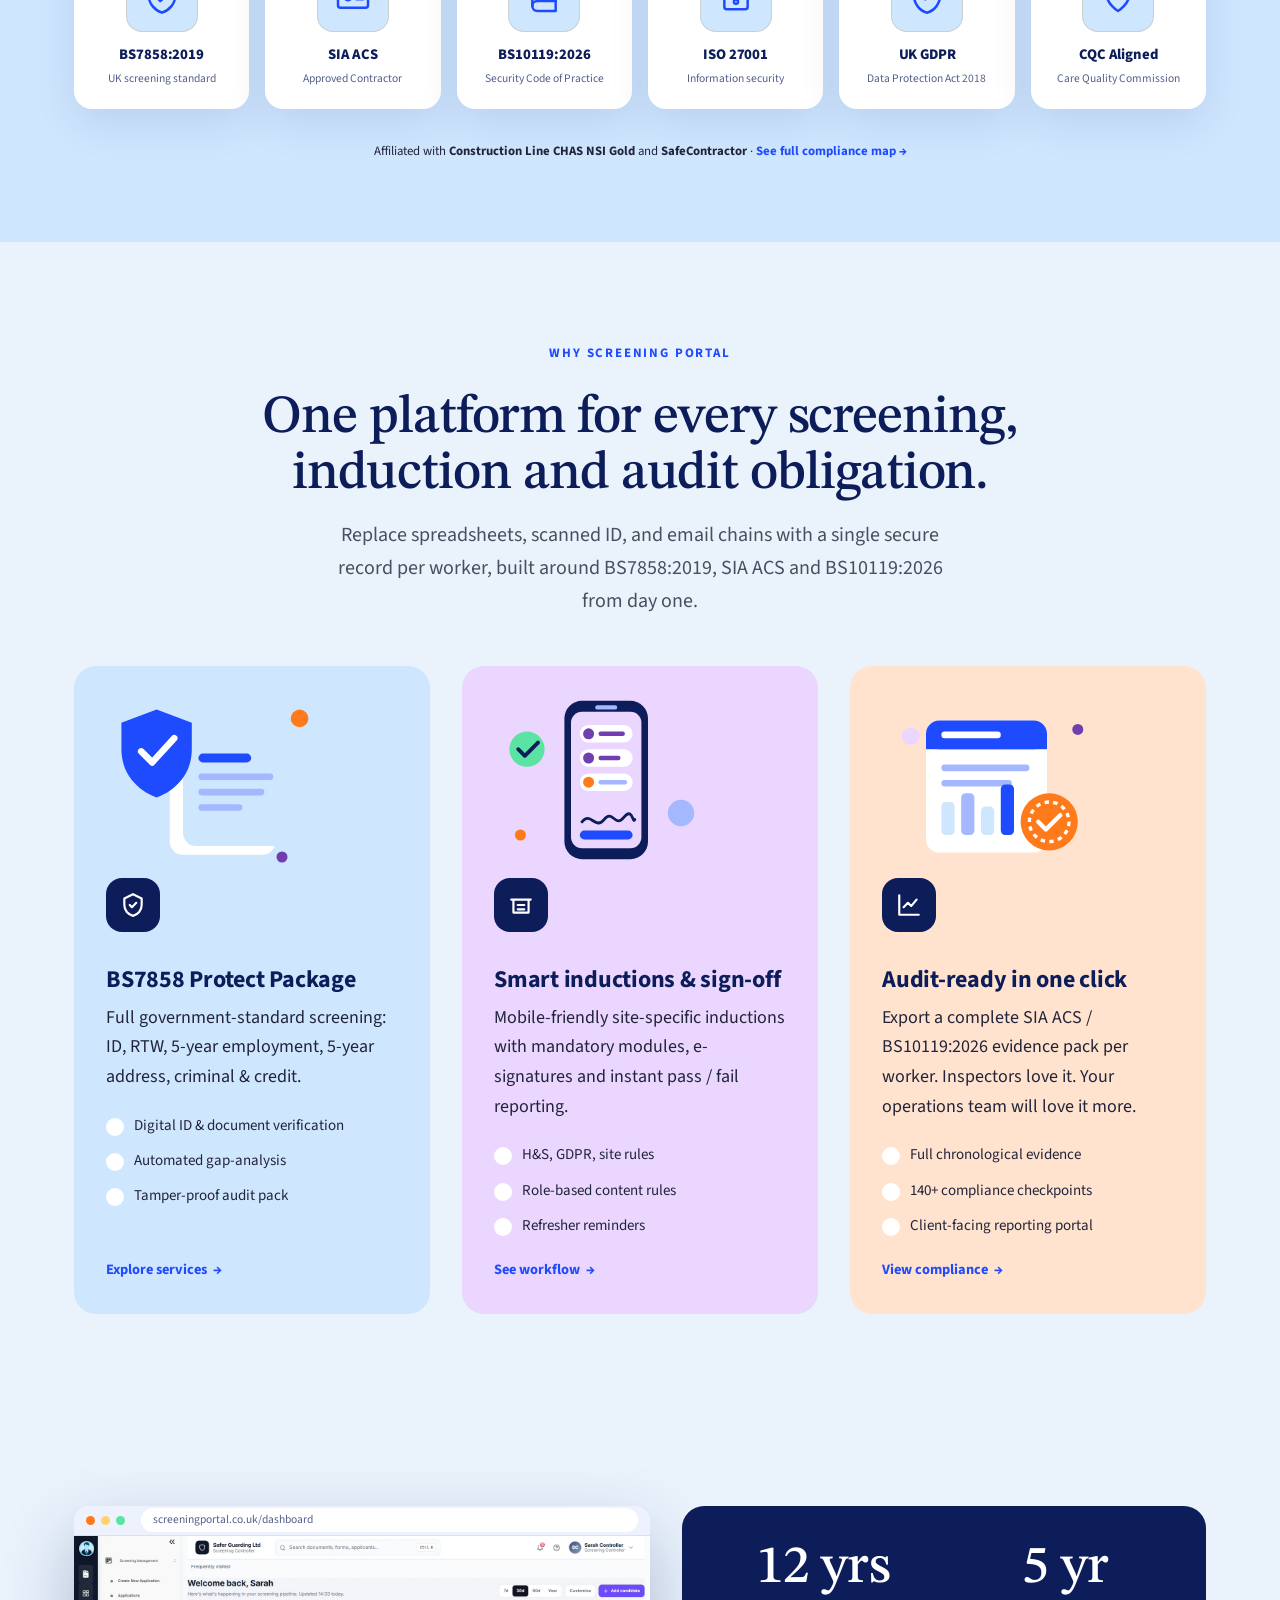
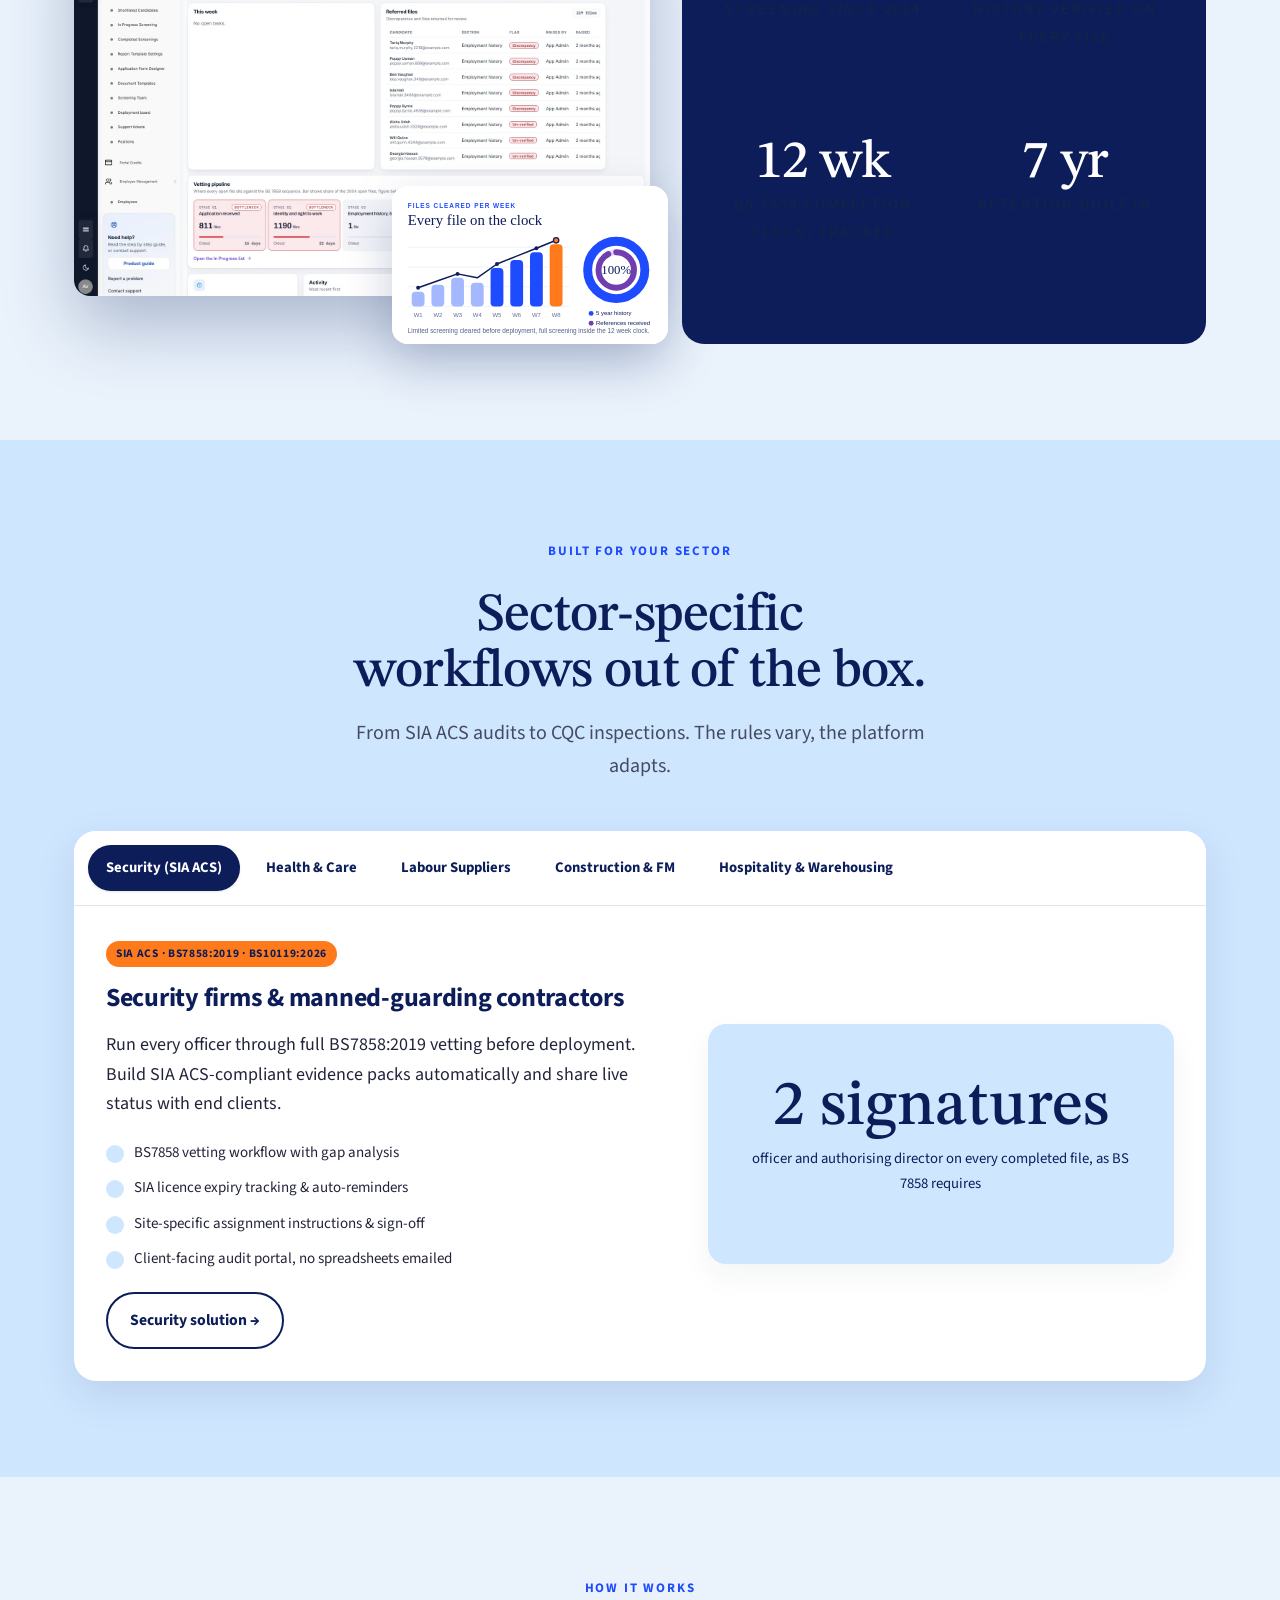
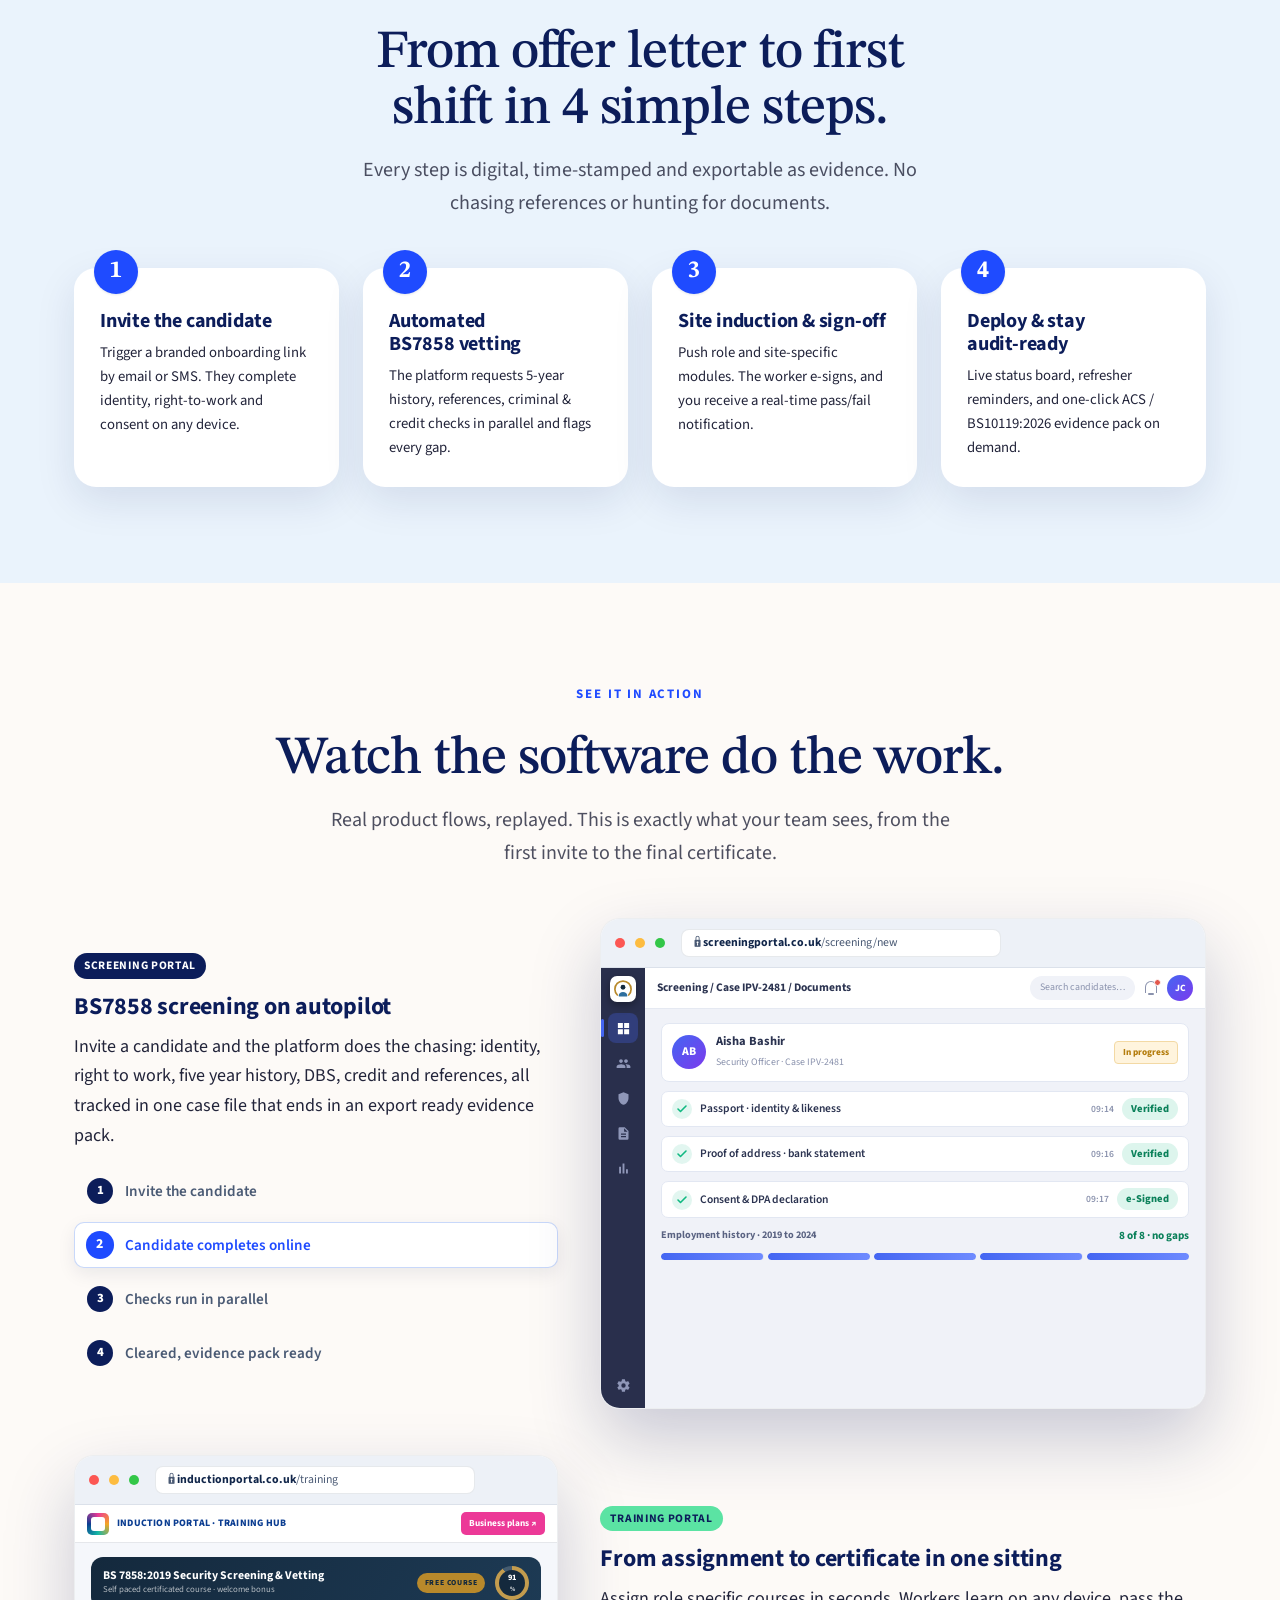
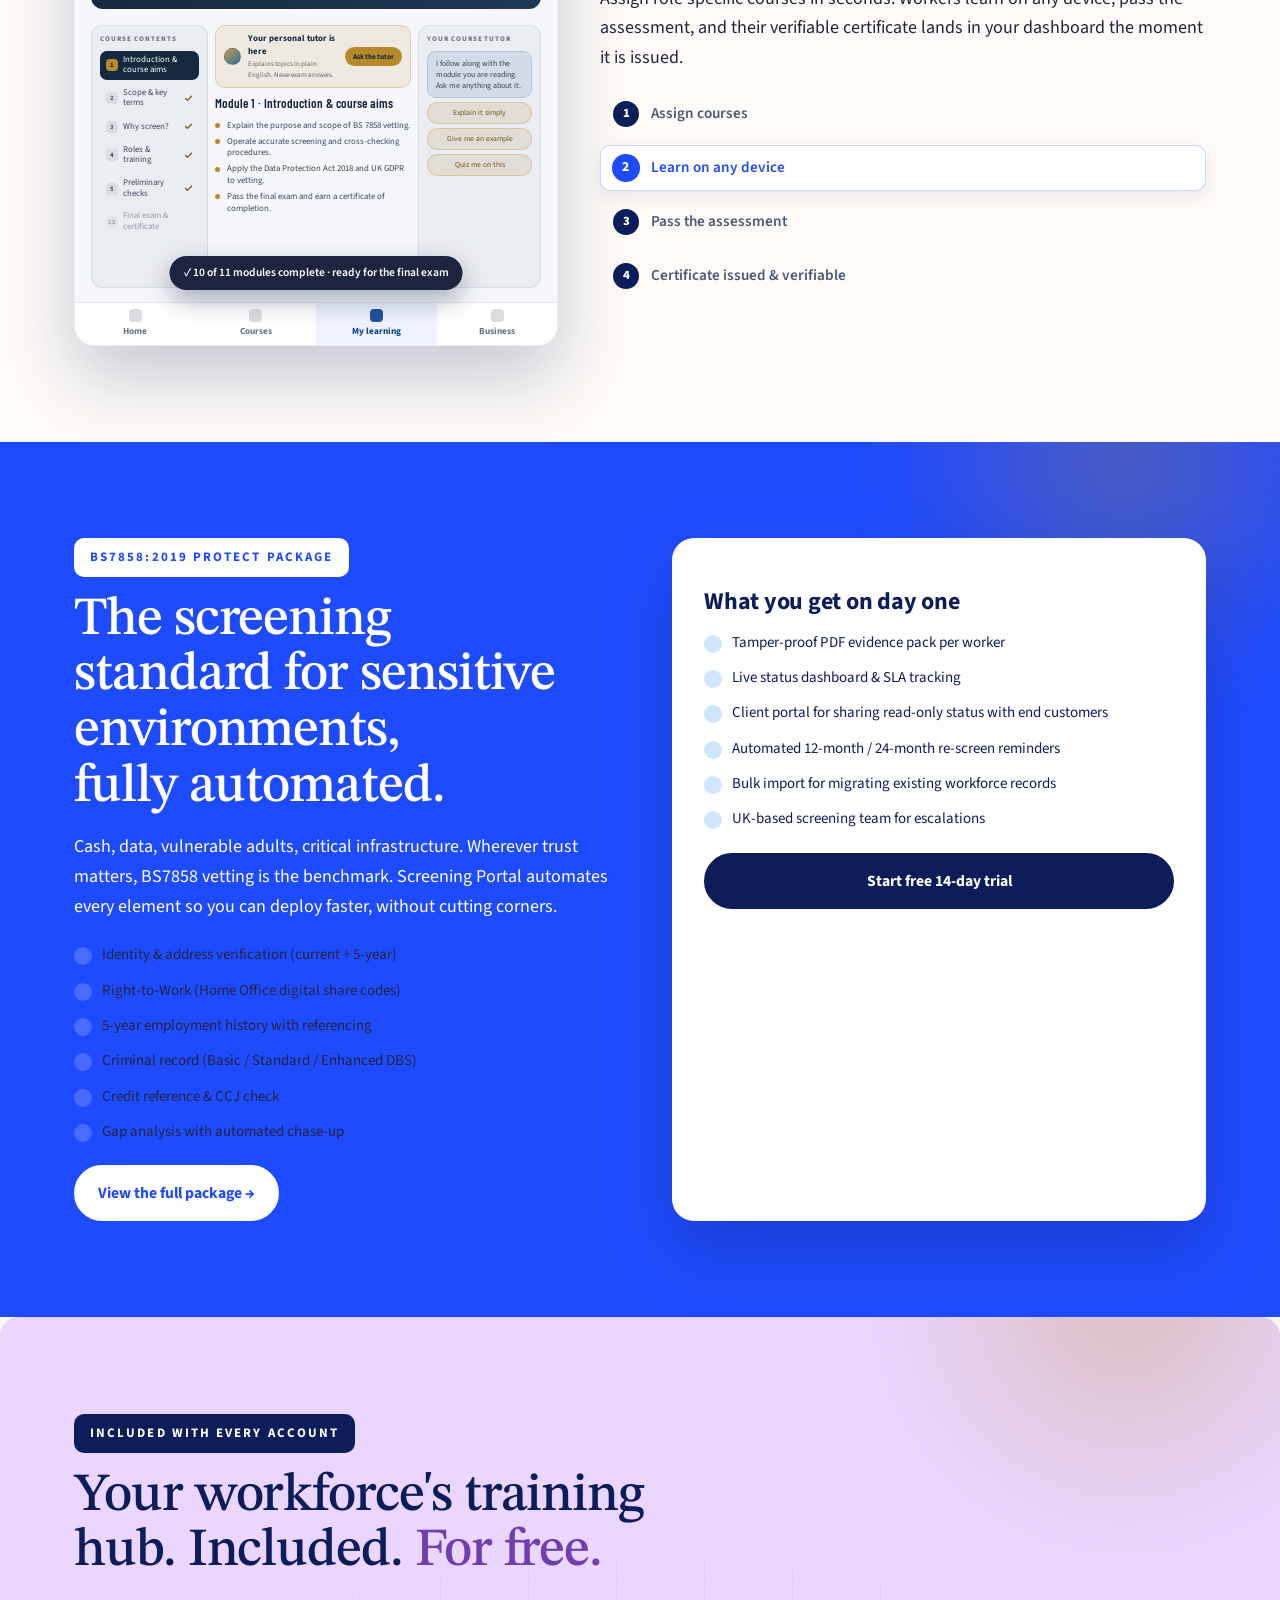
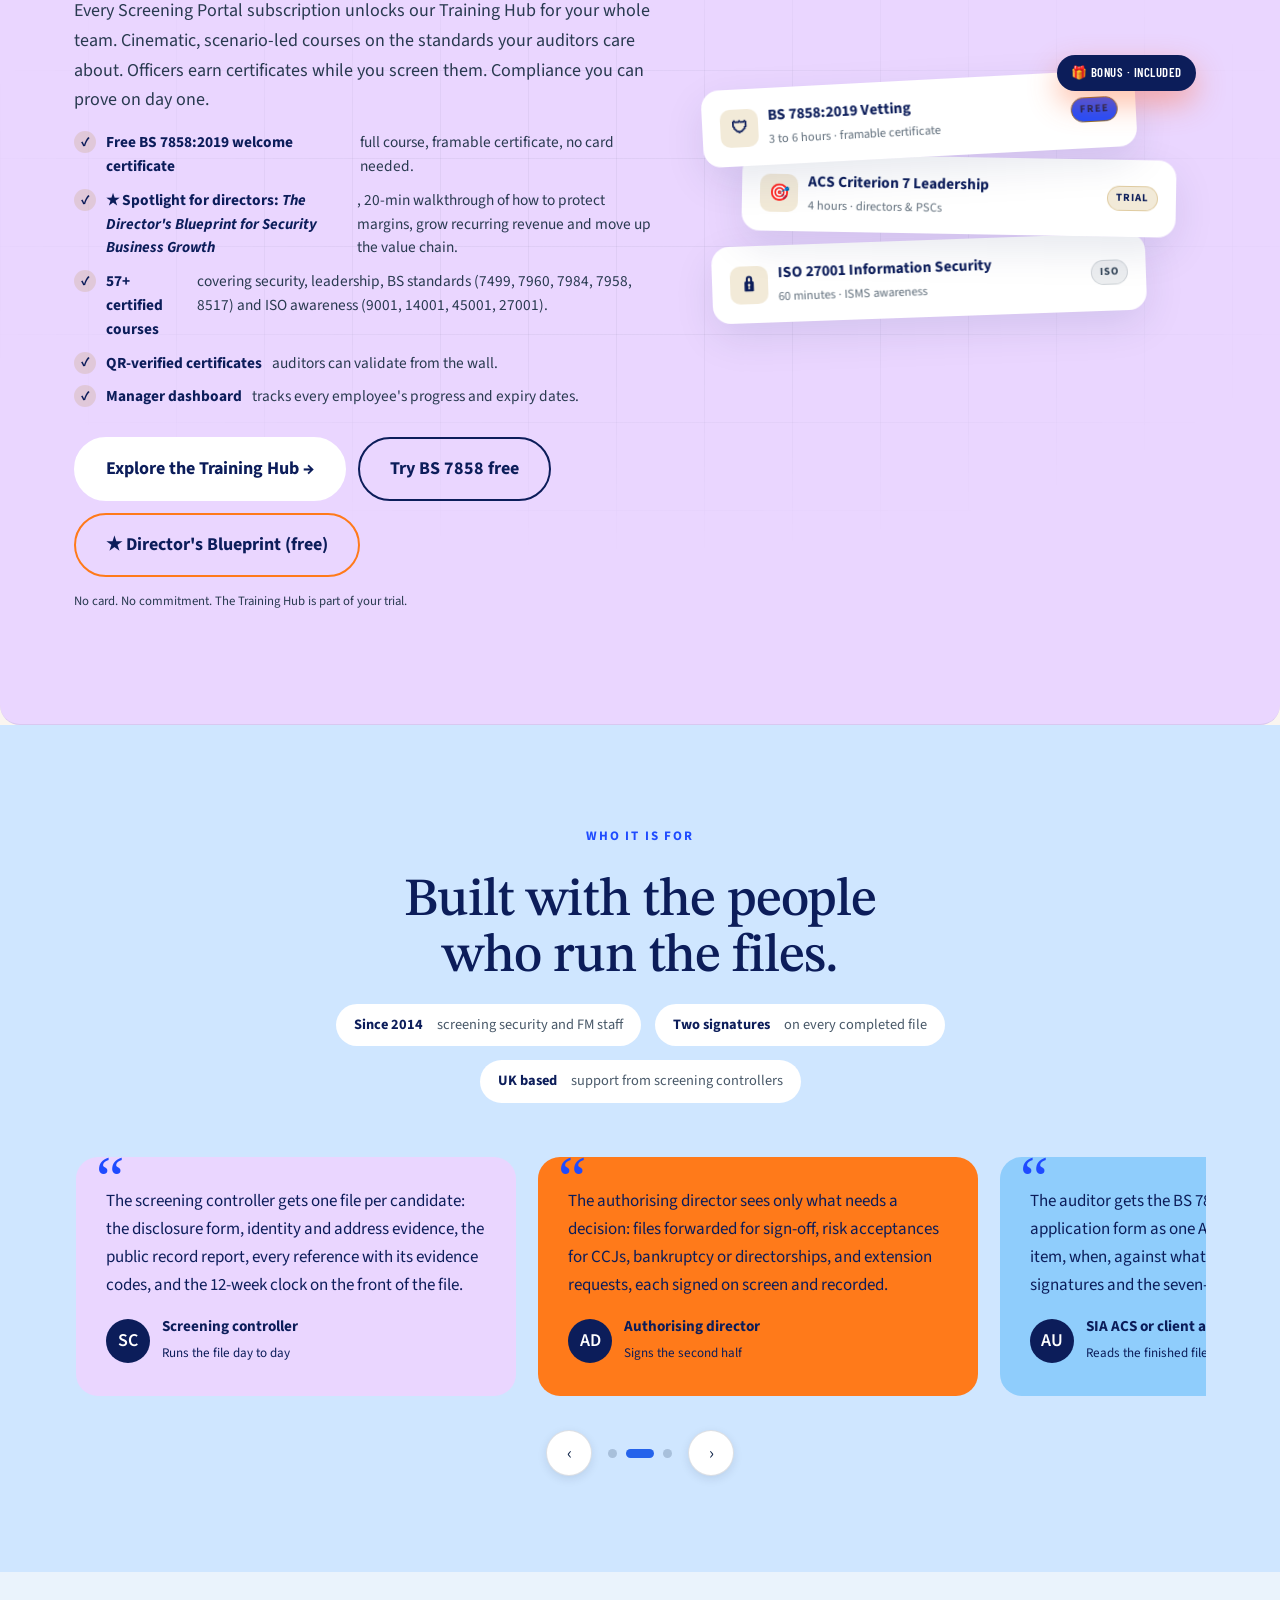
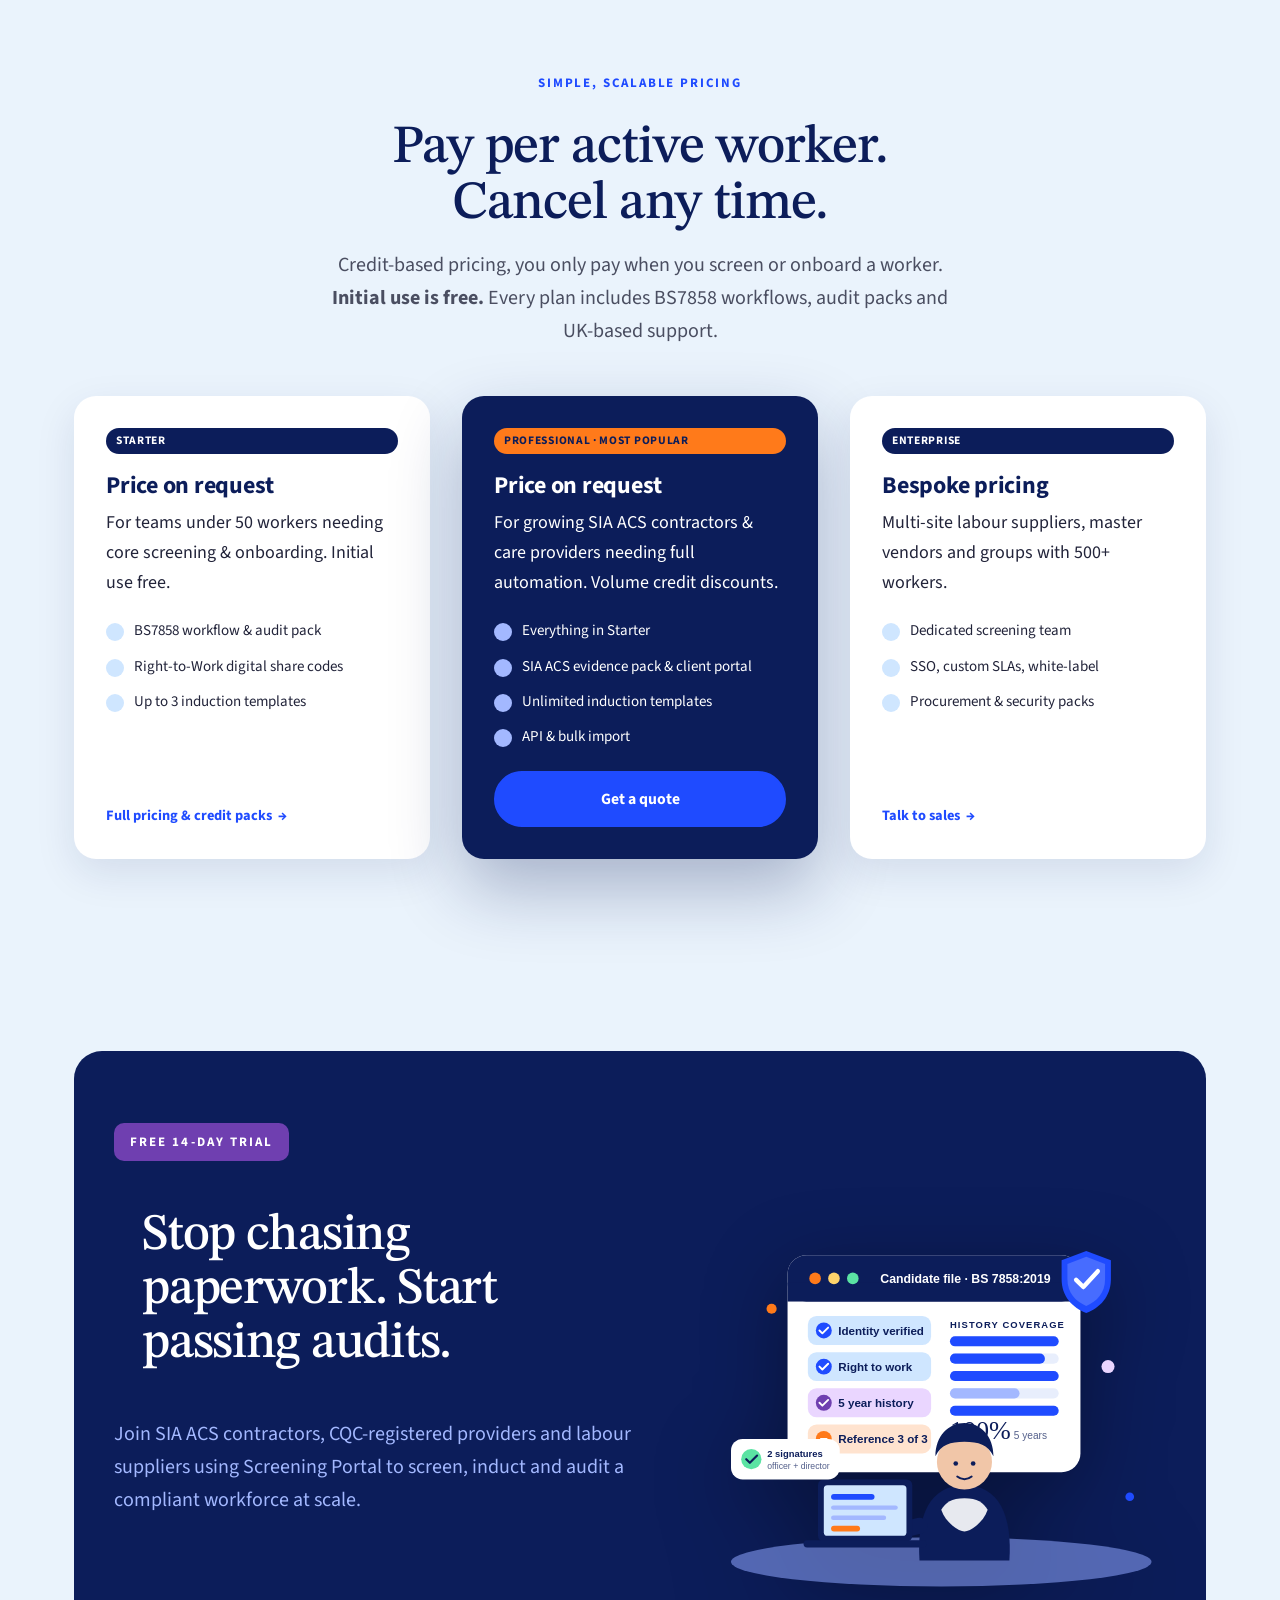
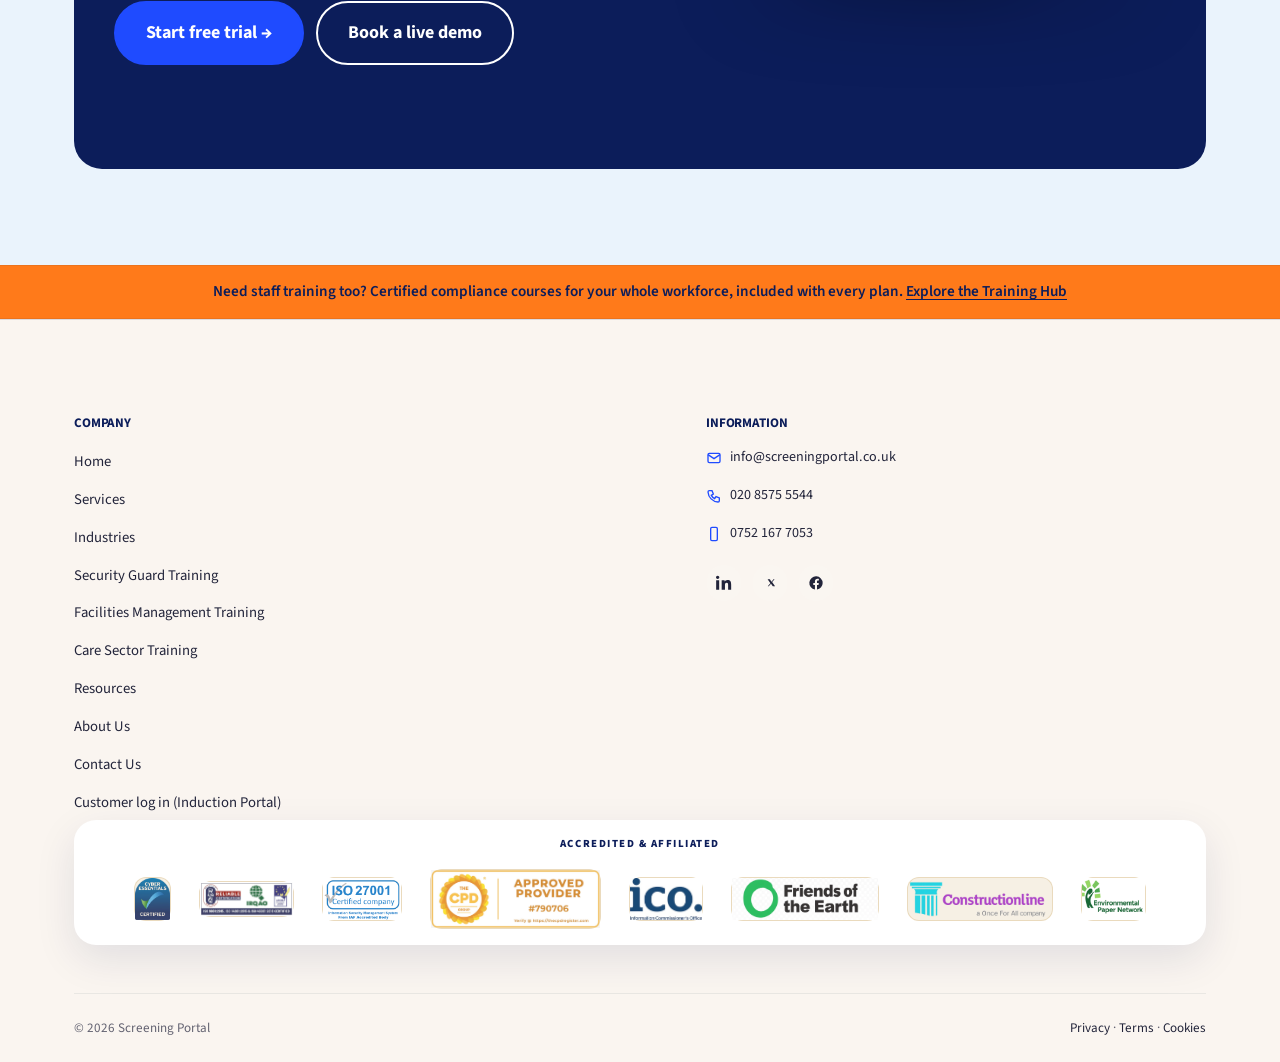
==== commit afa1e61e: "Start free trial goes to the portal's clean /register URL; 404 login points at the Screening Portal " ====
--- a/index.html
+++ b/index.html
@@ -115,7 +115,7 @@
       </ul>
       <div class="nav-cta">
         <a class="btn btn--outline btn--sm" href="https://portal.screeningportal.co.uk/admin/users/login" target="_blank" rel="noopener">Log in</a>
-        <a class="btn btn--primary btn--sm" href="https://portal.screeningportal.co.uk/register/induction-portal" target="_blank" rel="noopener" data-trial>Start free trial</a>
+        <a class="btn btn--primary btn--sm" href="https://portal.screeningportal.co.uk/register" target="_blank" rel="noopener" data-trial>Start free trial</a>
       </div>
     </nav>
 
@@ -142,7 +142,7 @@
       </p>
 
       <div class="hero-cta">
-        <a class="btn btn--primary btn--lg" href="https://portal.screeningportal.co.uk/register/induction-portal" target="_blank" rel="noopener" data-trial>Start free 14-day trial →</a>
+        <a class="btn btn--primary btn--lg" href="https://portal.screeningportal.co.uk/register" target="_blank" rel="noopener" data-trial>Start free 14-day trial →</a>
         <a class="btn btn--ghost btn--lg" href="#demo">Book a live demo</a>
       </div>
 
@@ -825,7 +825,7 @@
           <li>Bulk import for migrating existing workforce records</li>
           <li>UK-based screening team for escalations</li>
         </ul>
-        <a class="btn btn--primary btn--block" href="https://portal.screeningportal.co.uk/register/induction-portal" target="_blank" rel="noopener" data-trial>Start free 14-day trial</a>
+        <a class="btn btn--primary btn--block" href="https://portal.screeningportal.co.uk/register" target="_blank" rel="noopener" data-trial>Start free 14-day trial</a>
       </div>
     </div>
   </div>
@@ -998,7 +998,7 @@
       <h2>Stop chasing paperwork. Start passing audits.</h2>
       <p>Join SIA ACS contractors, CQC-registered providers and labour suppliers using Screening Portal to screen, induct and audit a compliant workforce at scale.</p>
       <div class="hero-cta">
-        <a class="btn btn--primary btn--lg" href="https://portal.screeningportal.co.uk/register/induction-portal" target="_blank" rel="noopener" data-trial>Start free trial →</a>
+        <a class="btn btn--primary btn--lg" href="https://portal.screeningportal.co.uk/register" target="_blank" rel="noopener" data-trial>Start free trial →</a>
         <a class="btn btn--ghost btn--lg" href="contact.html">Book a live demo</a>
       </div>
     </div>
@@ -1086,7 +1086,7 @@
 </footer>
 
 <!-- Floating CTA -->
-<a class="float-cta" href="https://portal.screeningportal.co.uk/register/induction-portal" target="_blank" rel="noopener" data-trial>
+<a class="float-cta" href="https://portal.screeningportal.co.uk/register" target="_blank" rel="noopener" data-trial>
   <svg viewBox="0 0 24 24" width="18" height="18" fill="none" stroke="currentColor" stroke-width="2.4" stroke-linecap="round" stroke-linejoin="round"><polyline points="20 6 9 17 4 12"/></svg>
   Start free trial
 </a>
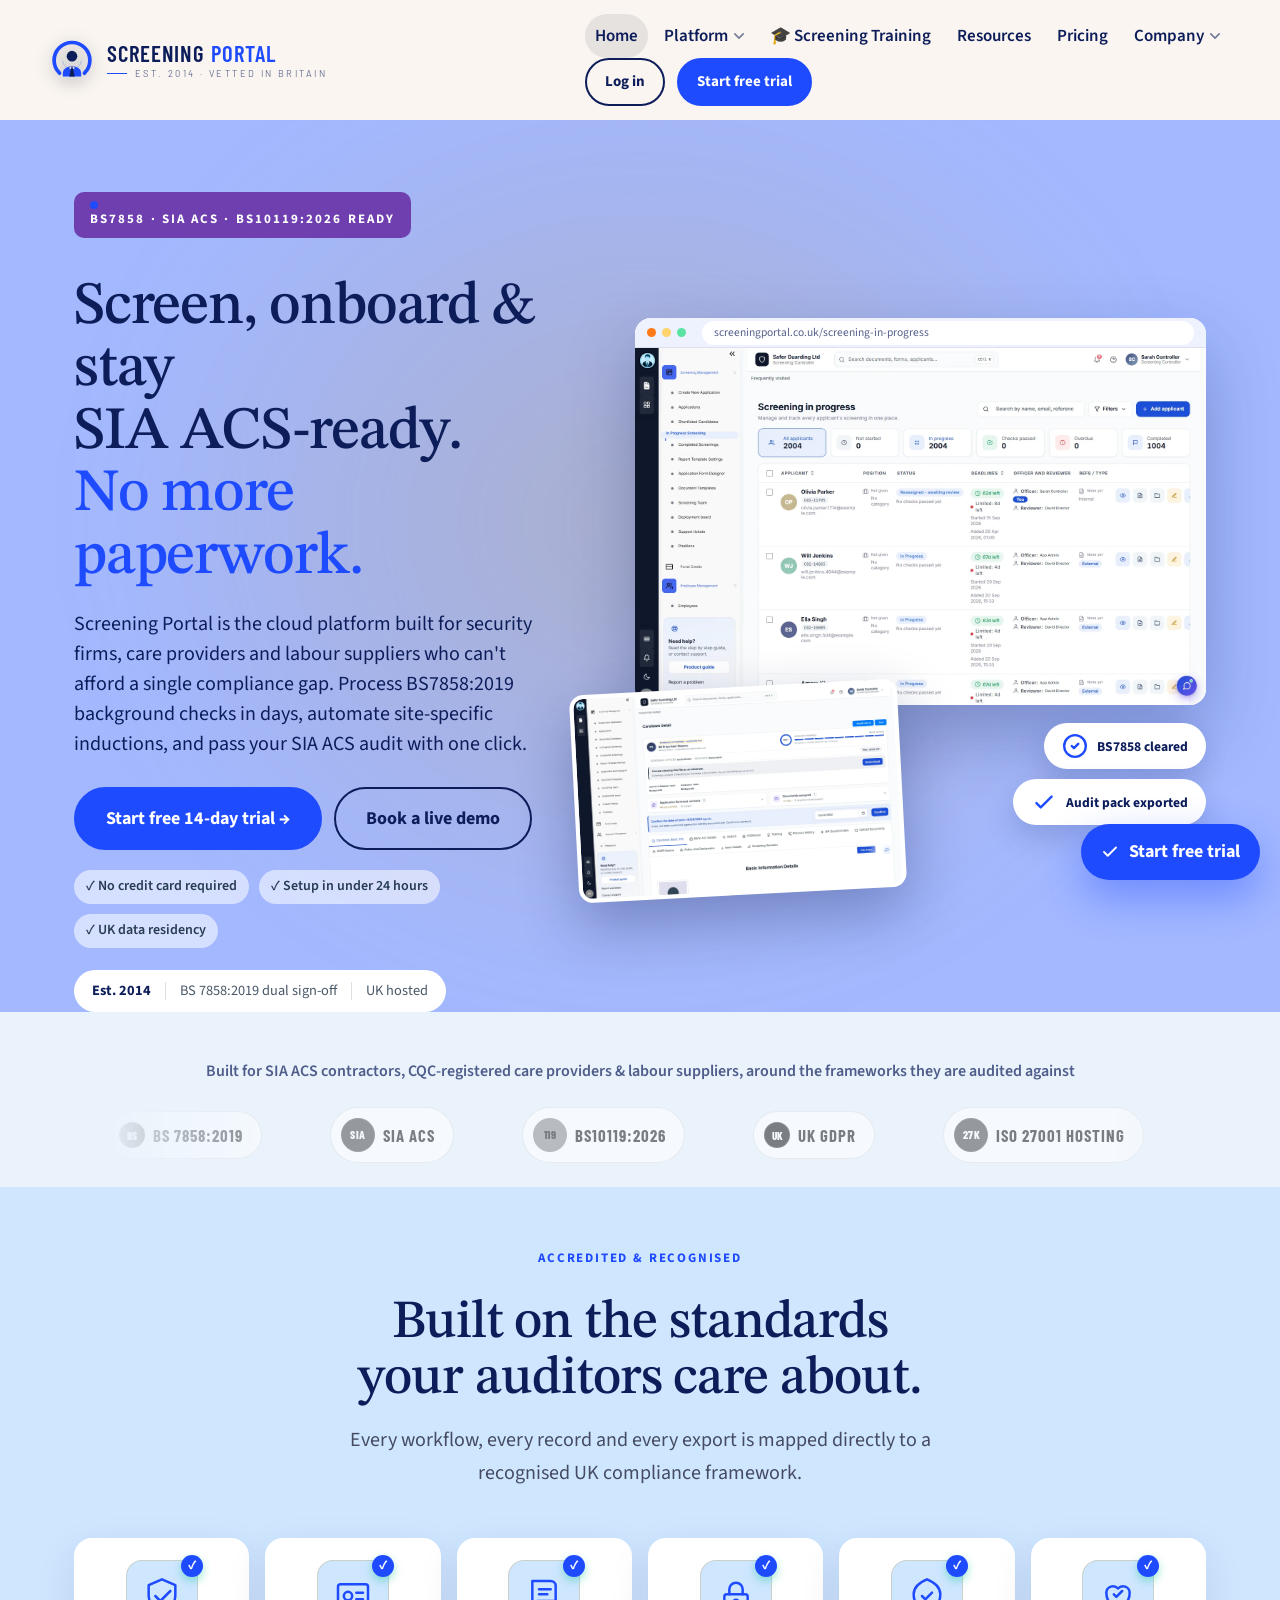
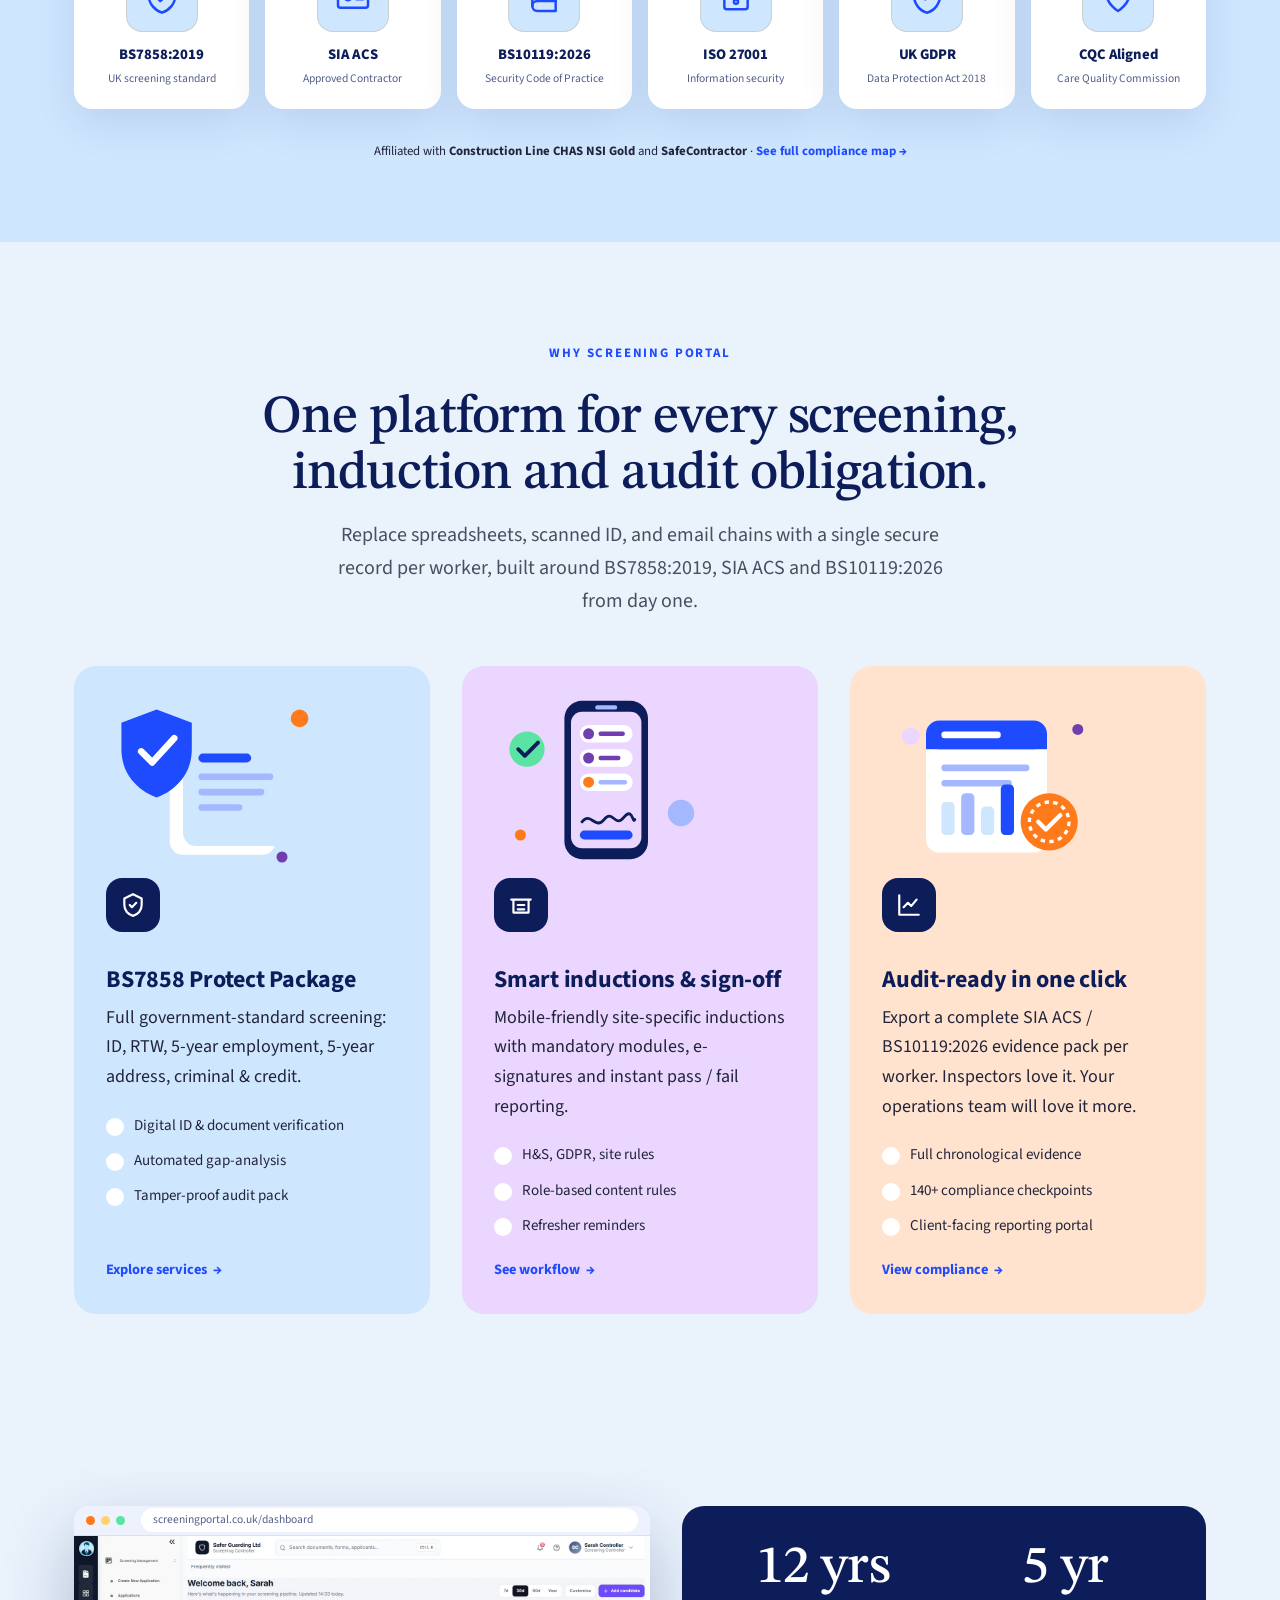
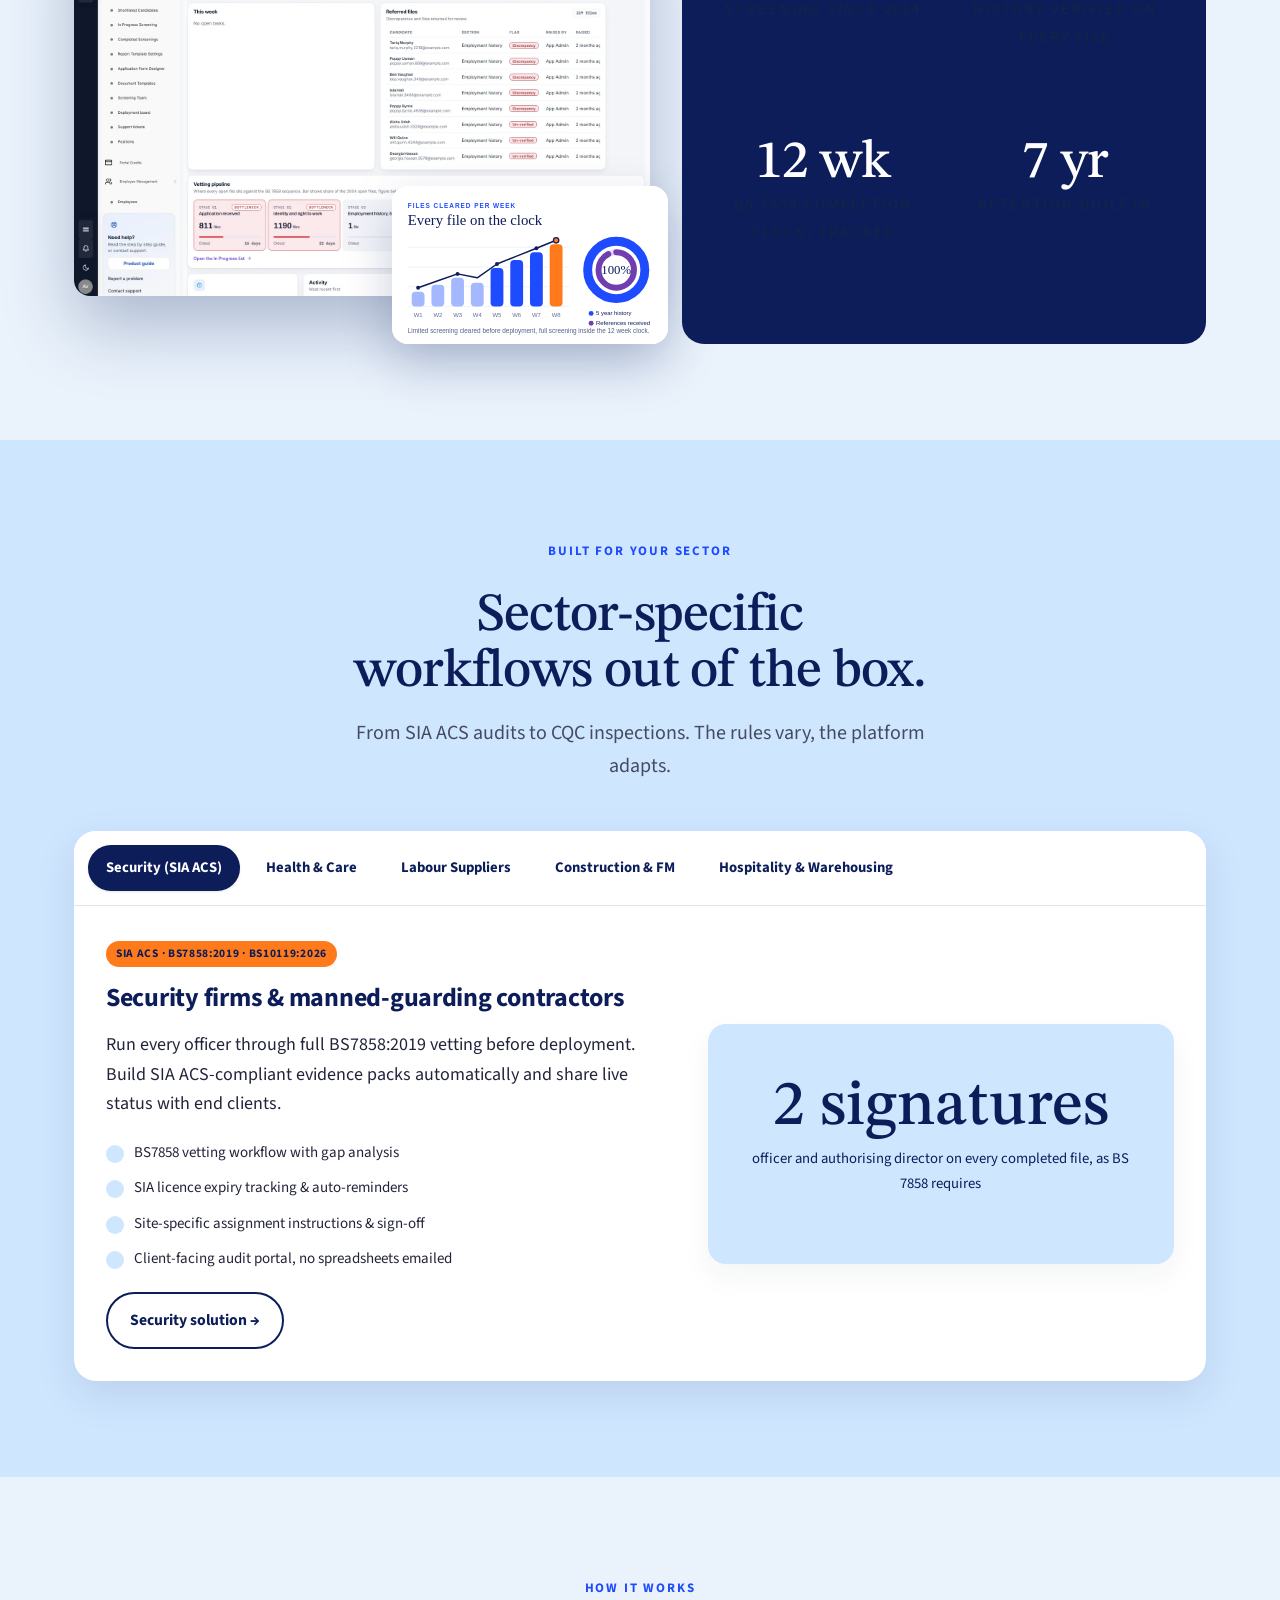
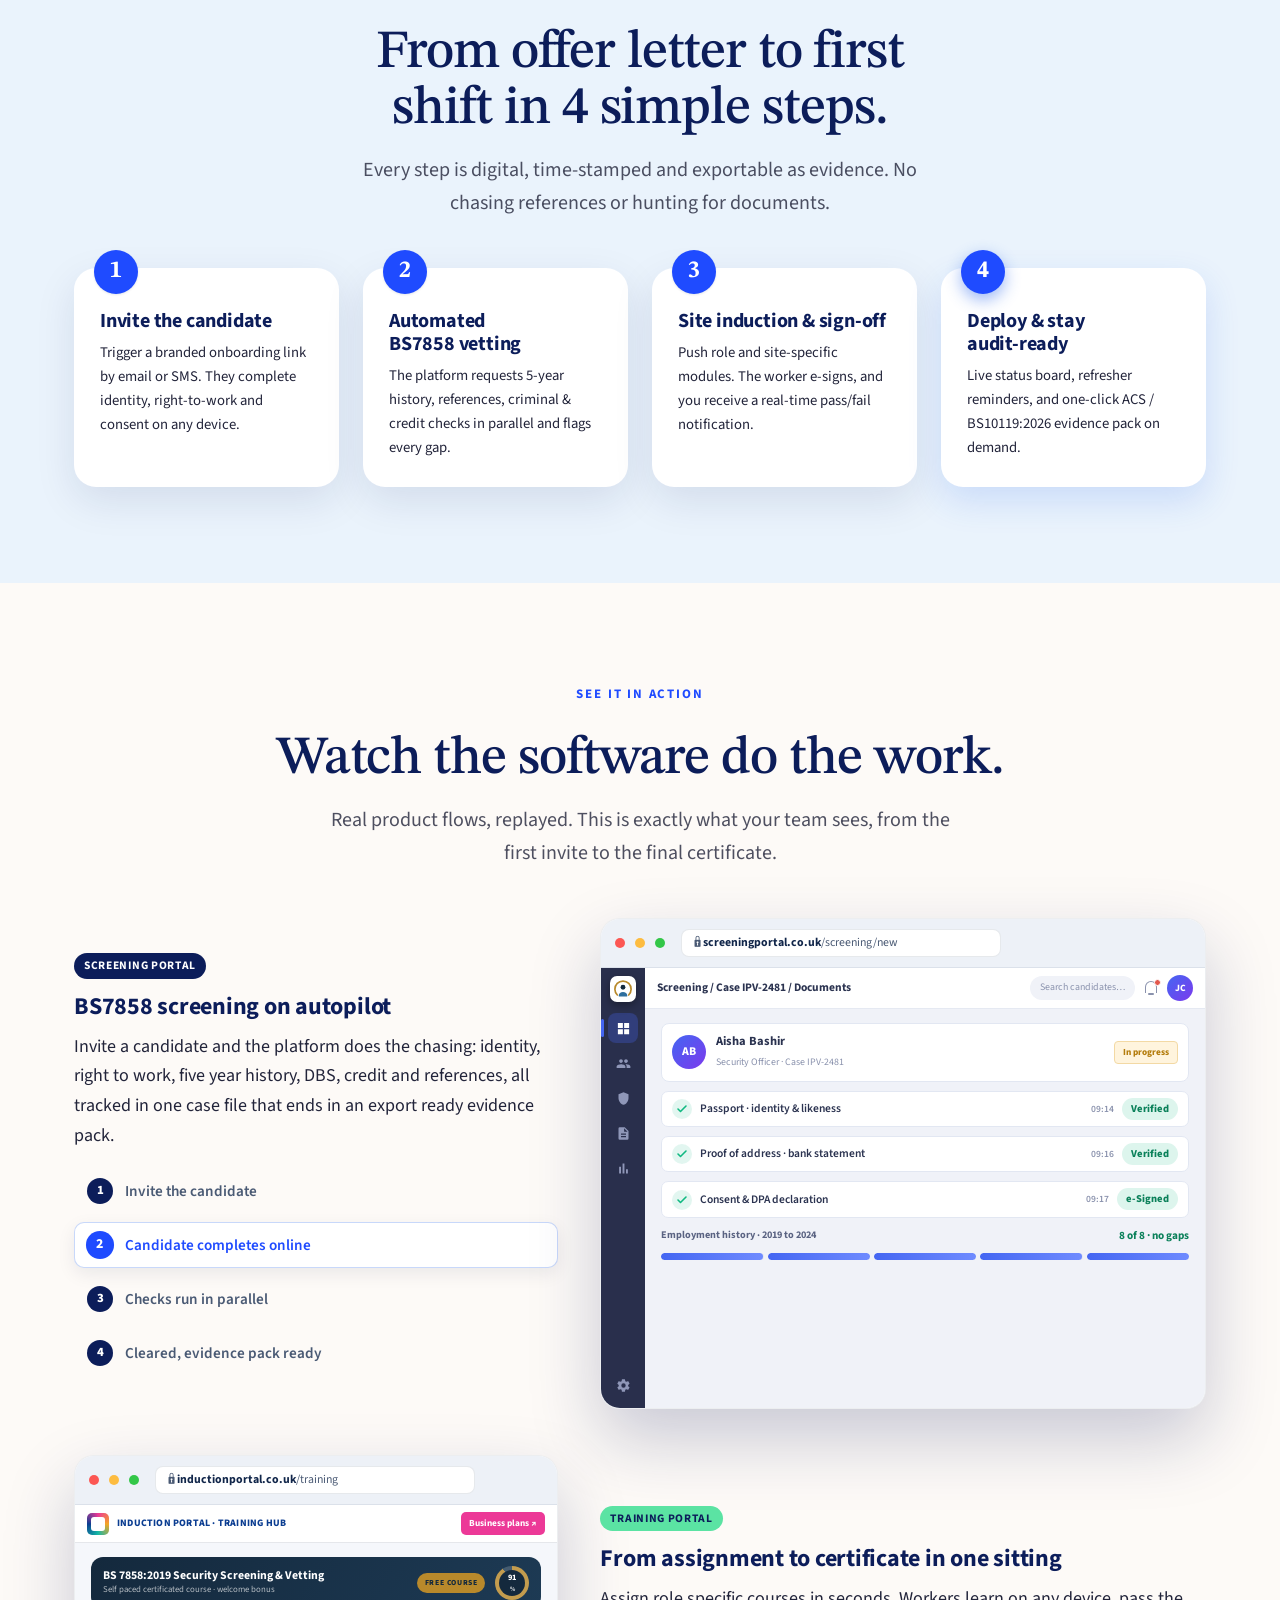
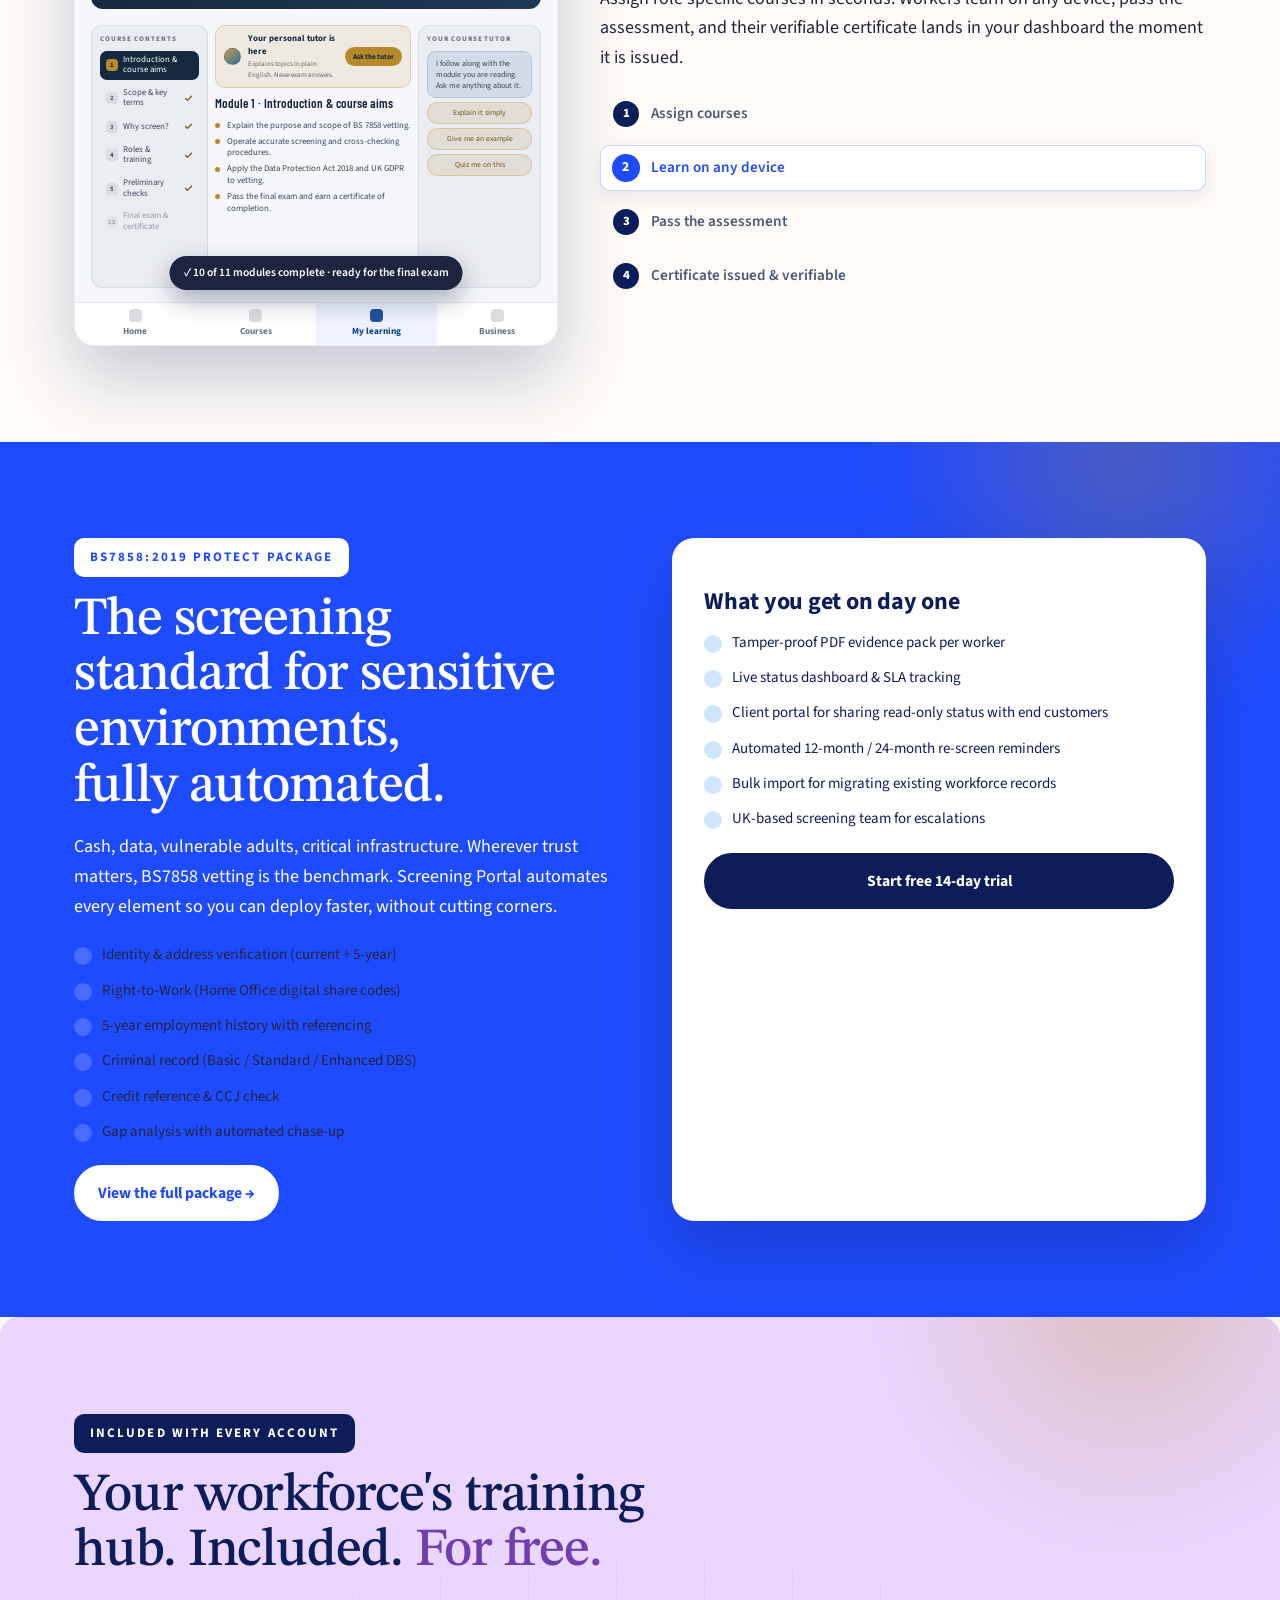
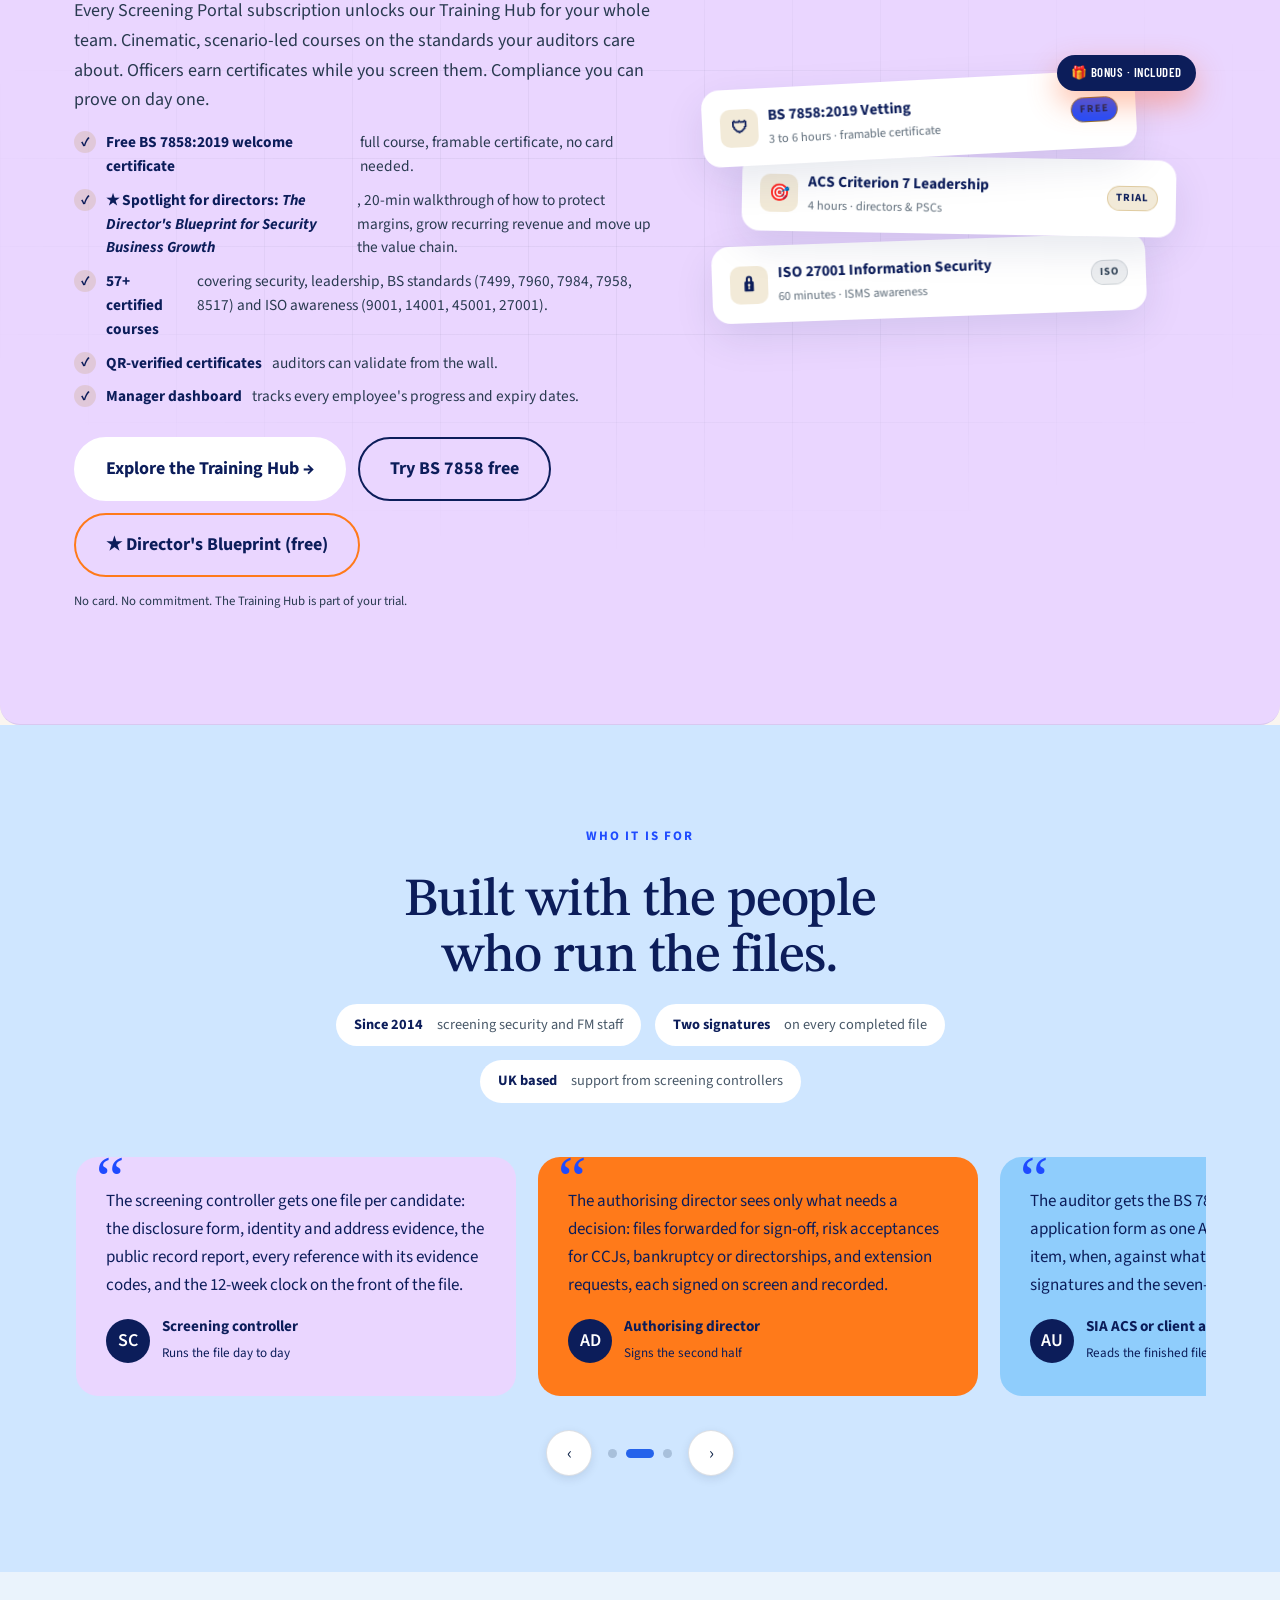
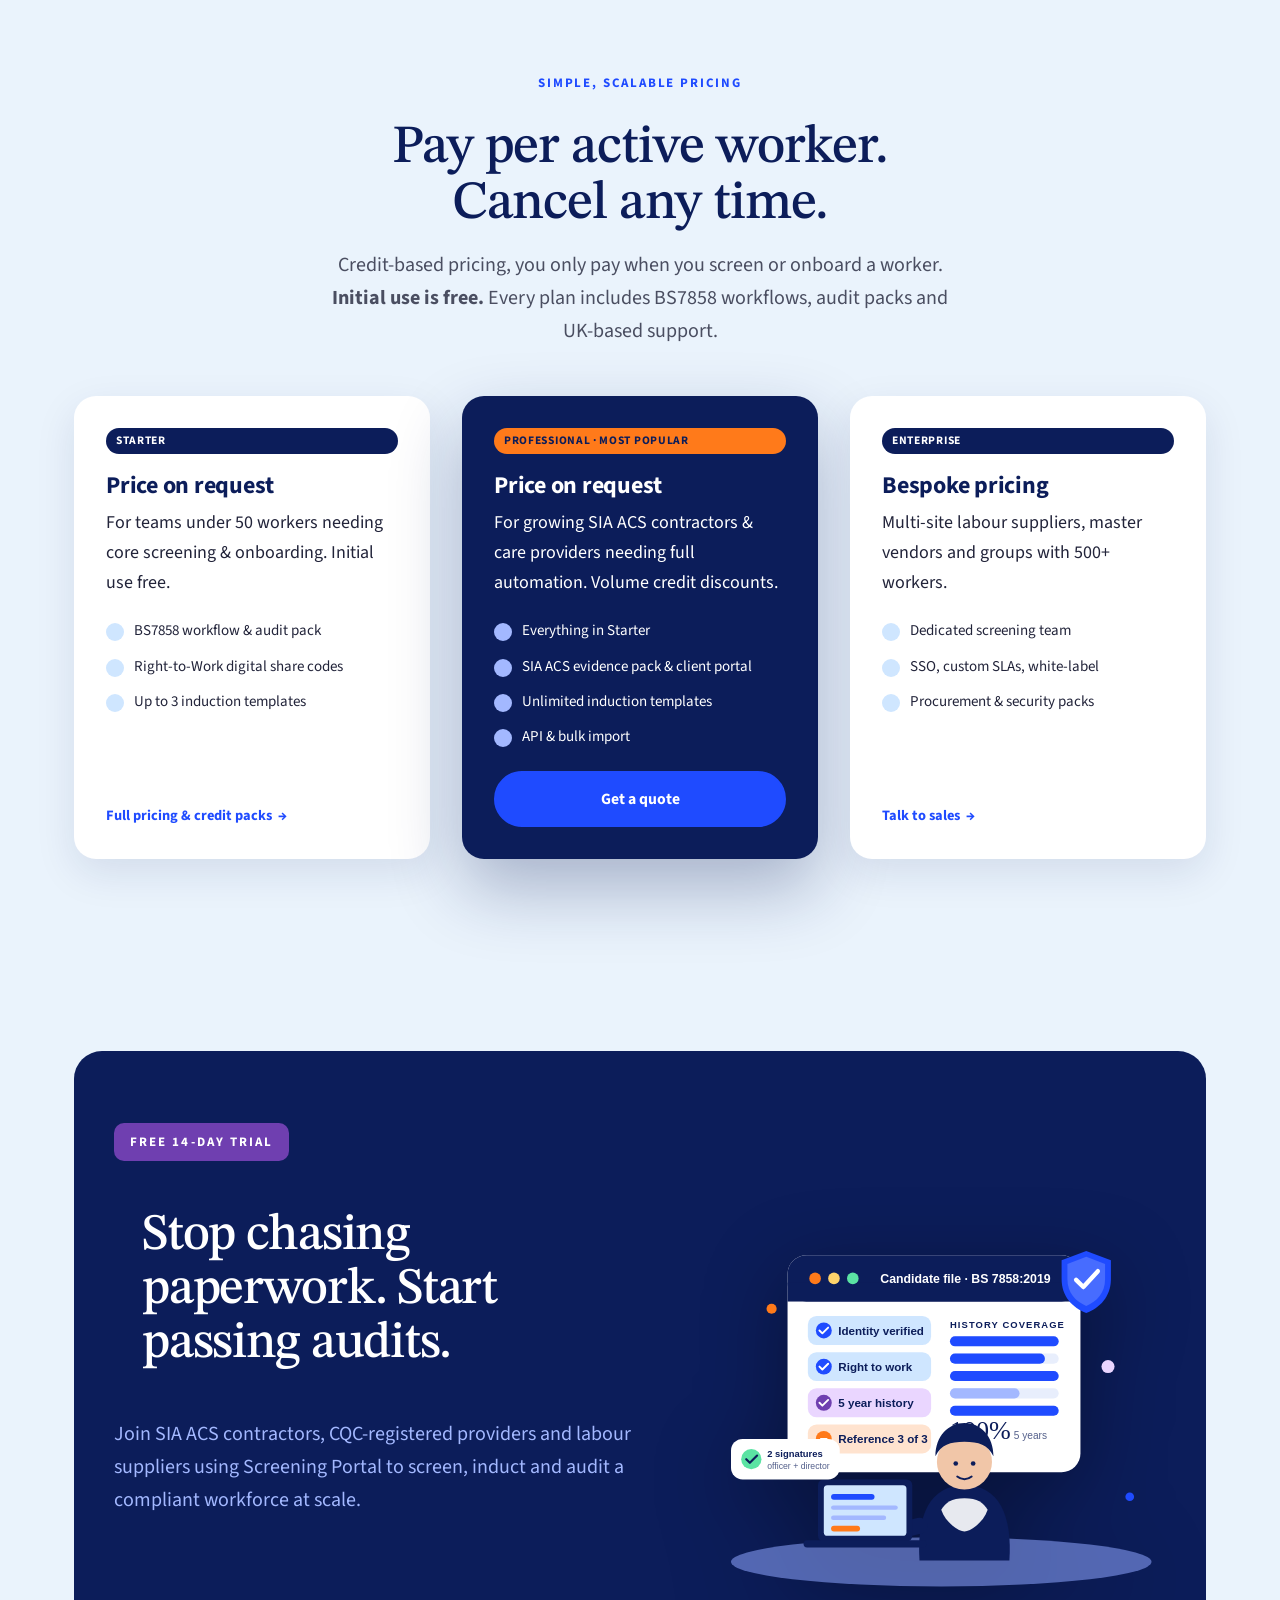
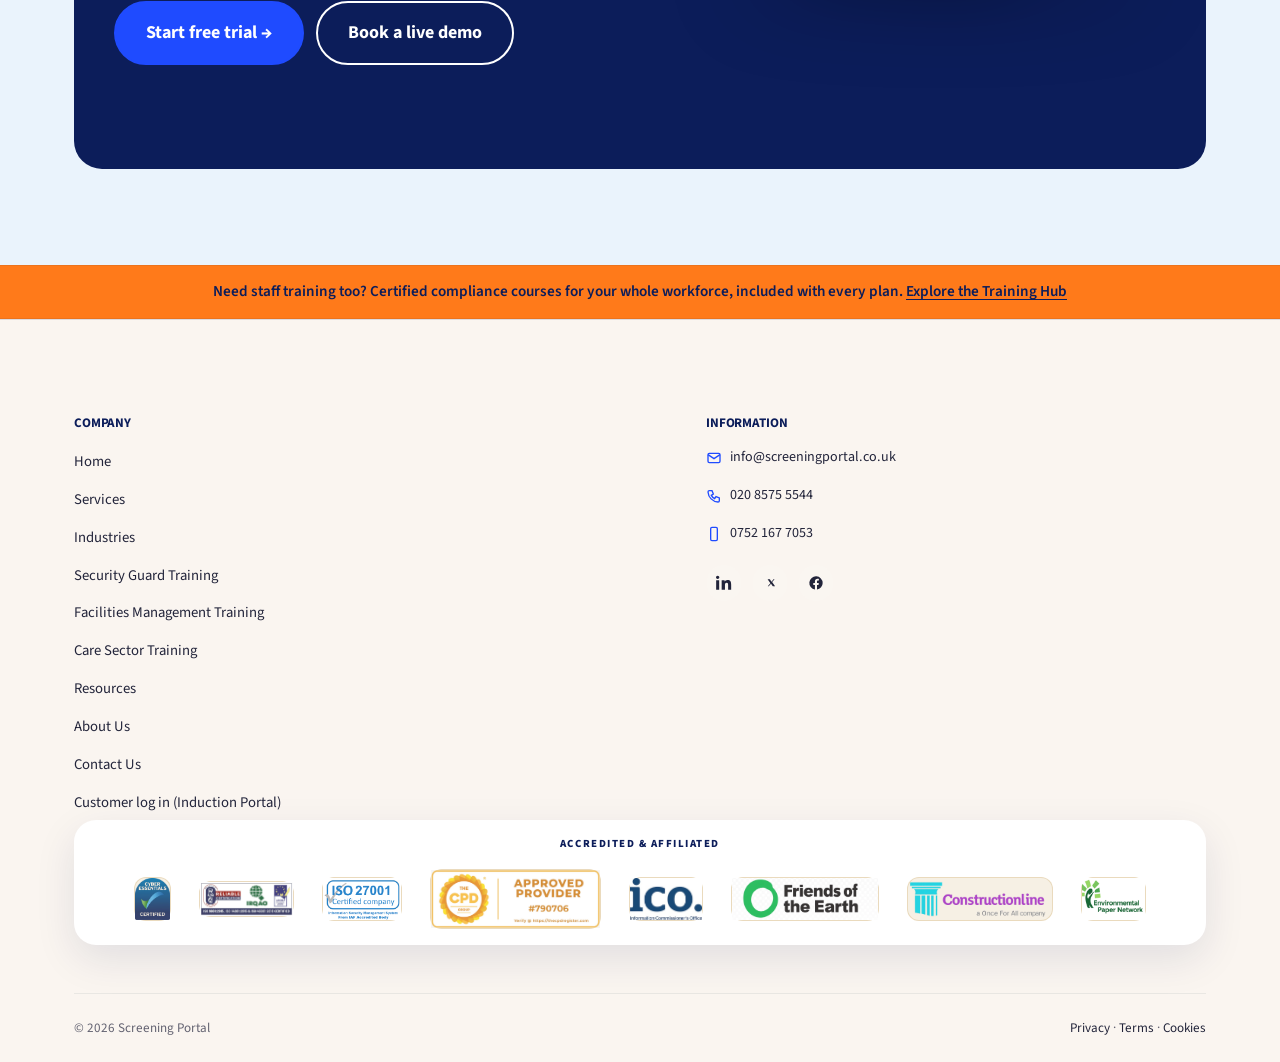
==== commit 891cc7df: "Hero status chips detached from the product screenshots 'BS7858 cleared' and 'Audit pack exported' n" ====
--- a/index.html
+++ b/index.html
@@ -62,7 +62,7 @@
 </script>
 <link rel="stylesheet" href="assets/css/theme-2026.css?v=2026090801">
 <link rel="stylesheet" href="https://fonts.googleapis.com/css2?family=STIX+Two+Text:ital,wght@0,400..700;1,400&family=Source+Sans+3:wght@400;600;700&display=swap">
-<link rel="stylesheet" href="assets/css/theme-wave.css?v=2026110201">
+<link rel="stylesheet" href="assets/css/theme-wave.css?v=2026110203">
 </head>
 <body class="wave-home">
 
@@ -1129,8 +1129,8 @@
   </div>
 </div>
 
-<script src="assets/js/main.js?v=2026090801" defer></script>
+<script src="assets/js/main.js?v=2026110202" defer></script>
 <script src="assets/js/premium.js?v=202607120100" defer></script>
-<script src="assets/js/demo.js?v=2026090801" defer></script>
+<script src="assets/js/demo.js?v=2026110202" defer></script>
 </body>
 </html>
--- a/assets/css/theme-wave.css
+++ b/assets/css/theme-wave.css
@@ -616,3 +616,24 @@
 body.wave-home .brand-mark circle[fill="#14293d"],
 body.wave-home .brand-mark path[fill="#14293d"] { fill: var(--w-navy); }
 body.wave-home .brand-tag i { background: var(--w-blue); }
+
+/* ---------- 23. Hero status chips detached (owner 2026-11-02) ---------- */
+/* "BS7858 cleared" and "Audit pack exported" no longer sit on top of the
+   product screenshots: they flow as their own pills under the visual,
+   right-aligned clear of the tilted second screen. */
+body.wave-home .hero-visual { display: flex; flex-direction: column; }
+body.wave-home .hero-visual .wave-shot--main { order: 1; }
+body.wave-home .hero-visual .float-card {
+  position: static;
+  display: inline-flex;
+  align-items: center;
+  gap: 9px;
+  align-self: flex-end;
+  animation: none;
+  padding: 10px 18px;
+}
+body.wave-home .hero-visual .float-card.tl { order: 2; margin: 18px 0 0; }
+body.wave-home .hero-visual .float-card.br { order: 3; margin: 10px 0 0; }
+@media (max-width: 767.98px) {
+  body.wave-home .hero-visual .float-card.tl, body.wave-home .hero-visual .float-card.br { top: auto; bottom: auto; right: auto; left: auto; align-self: flex-end; }
+}
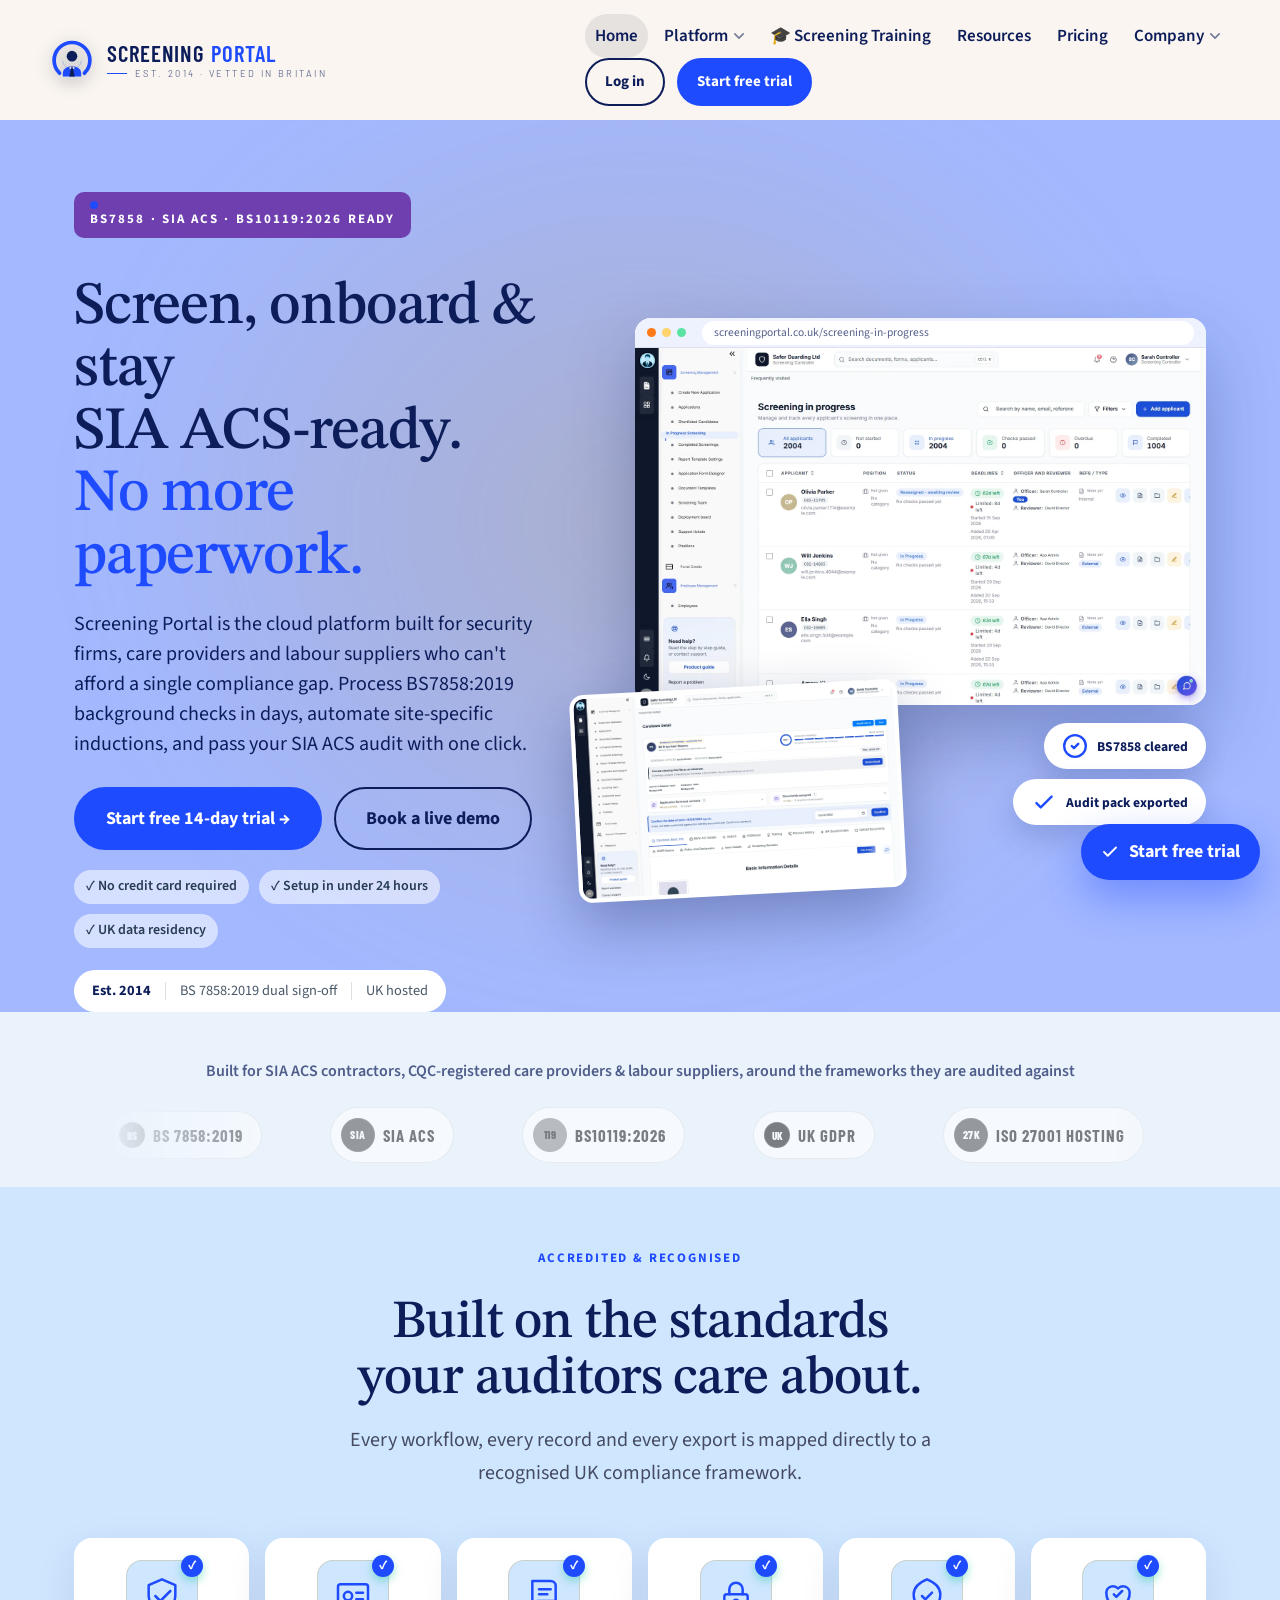
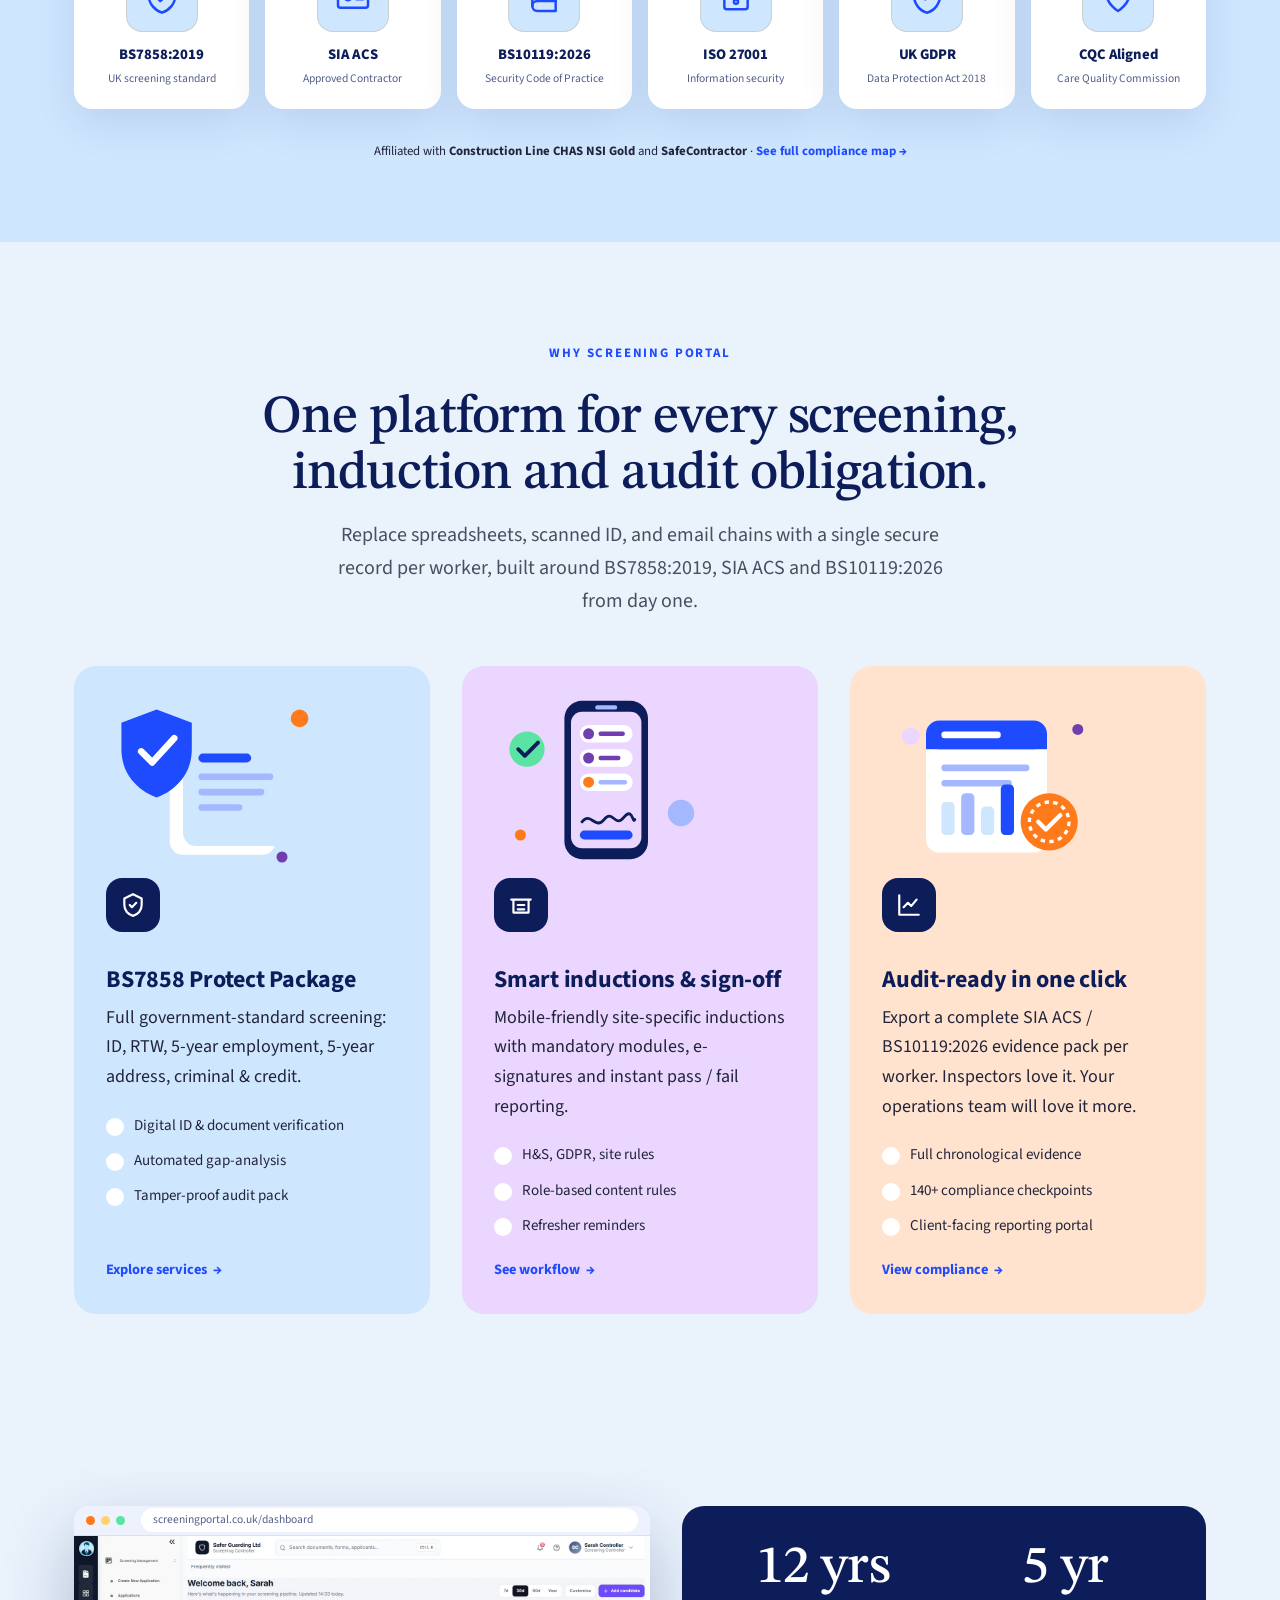
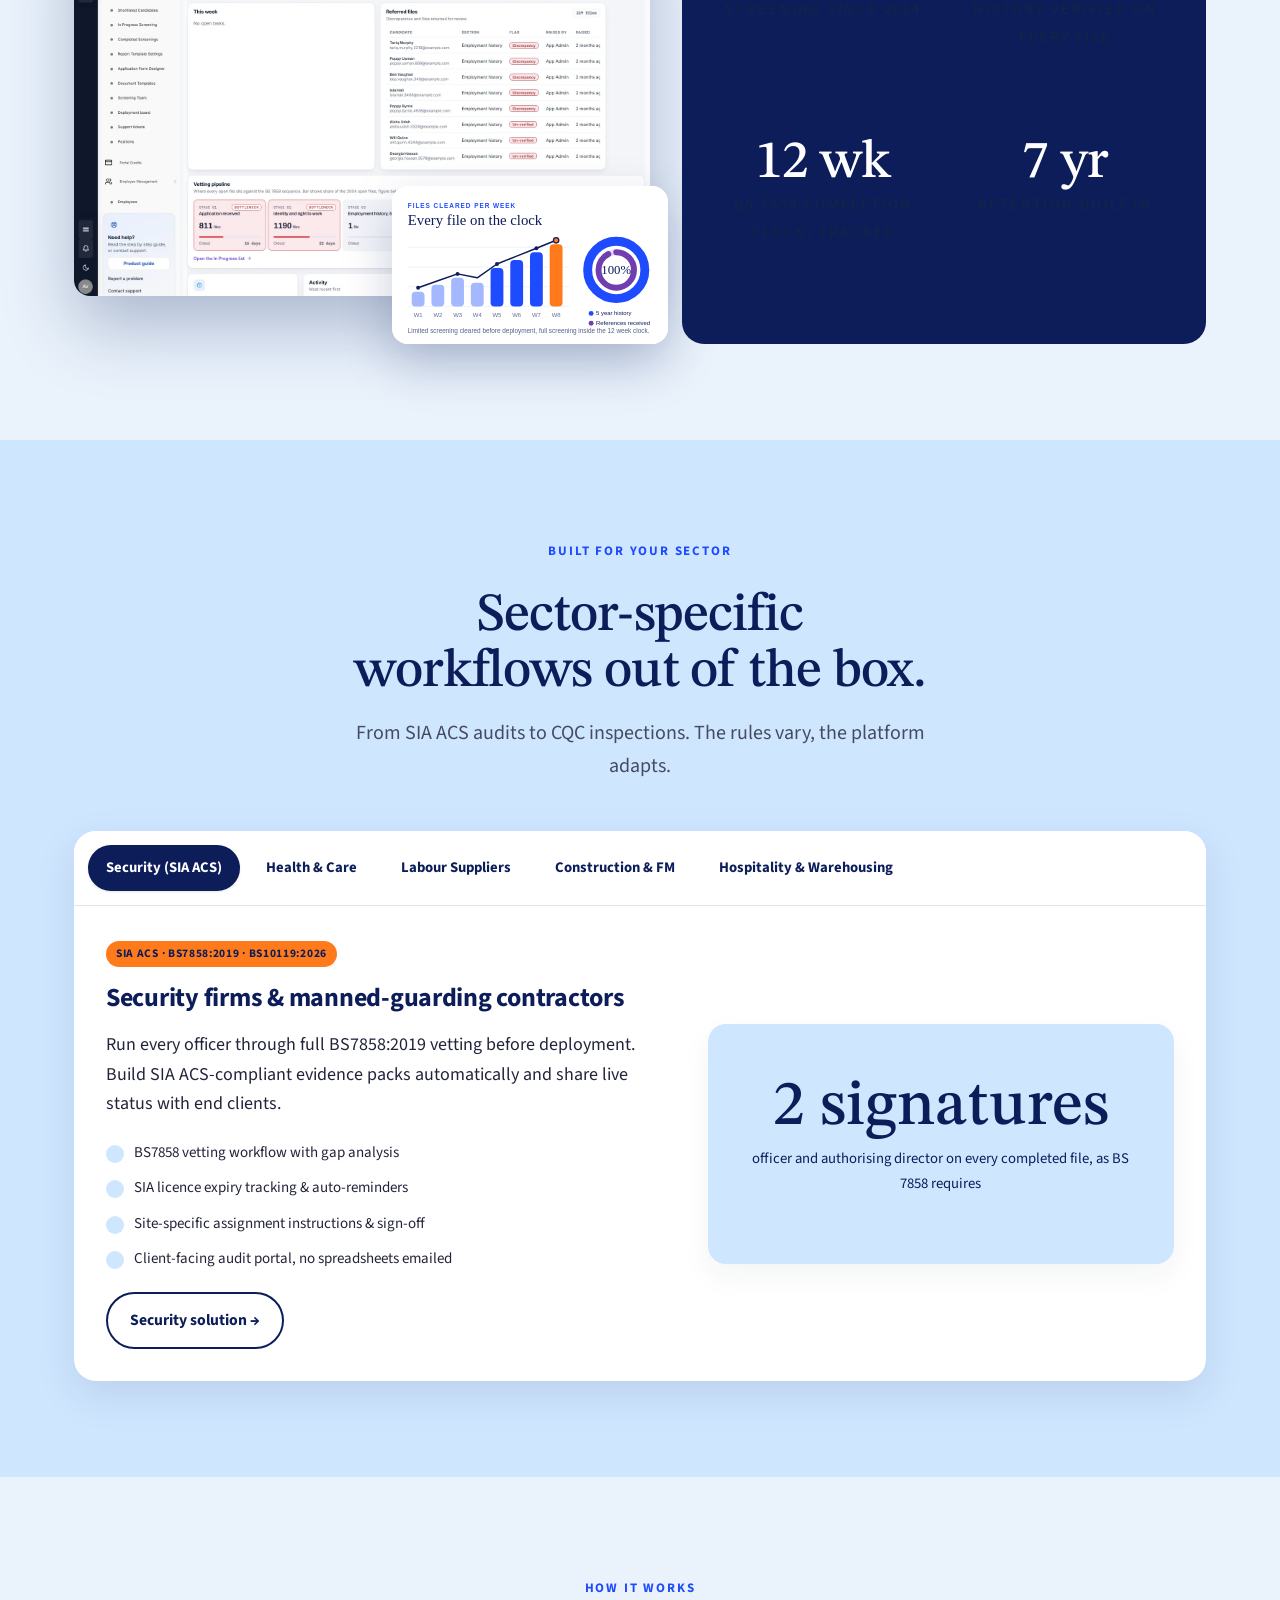
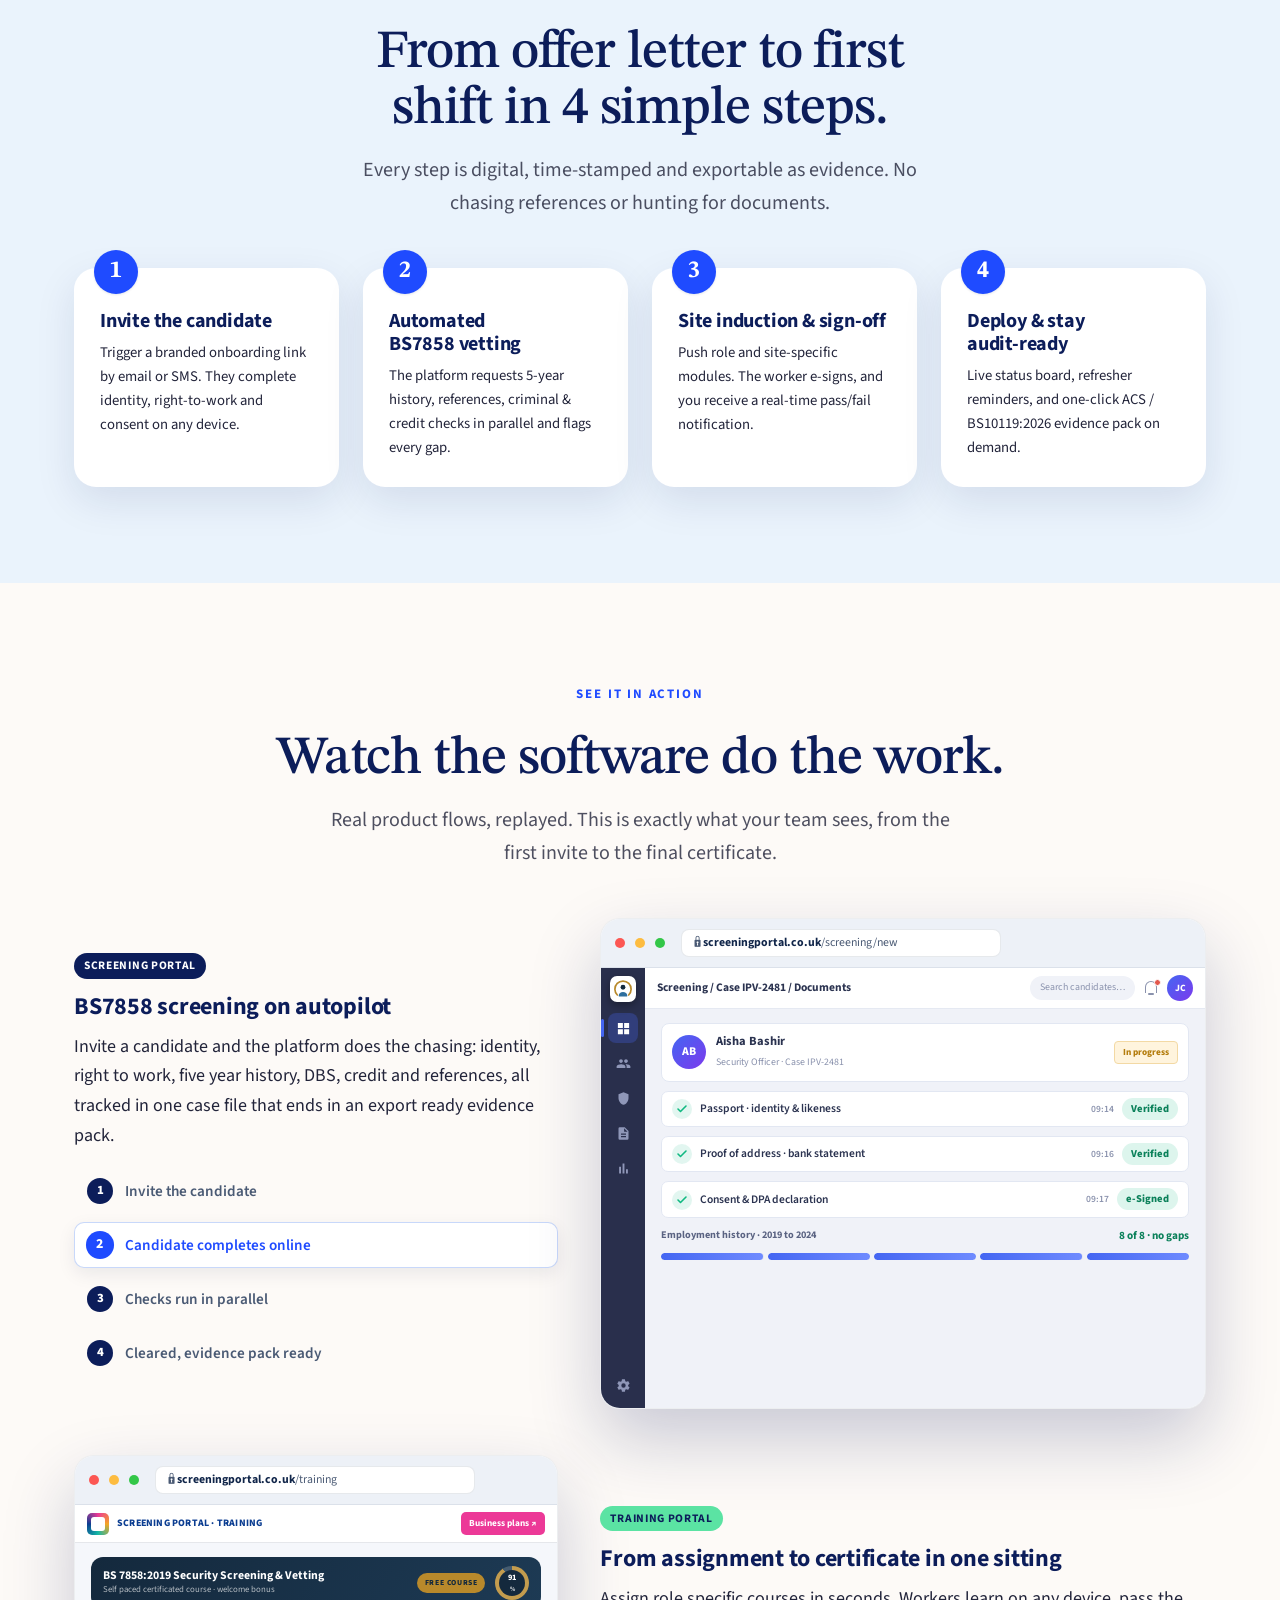
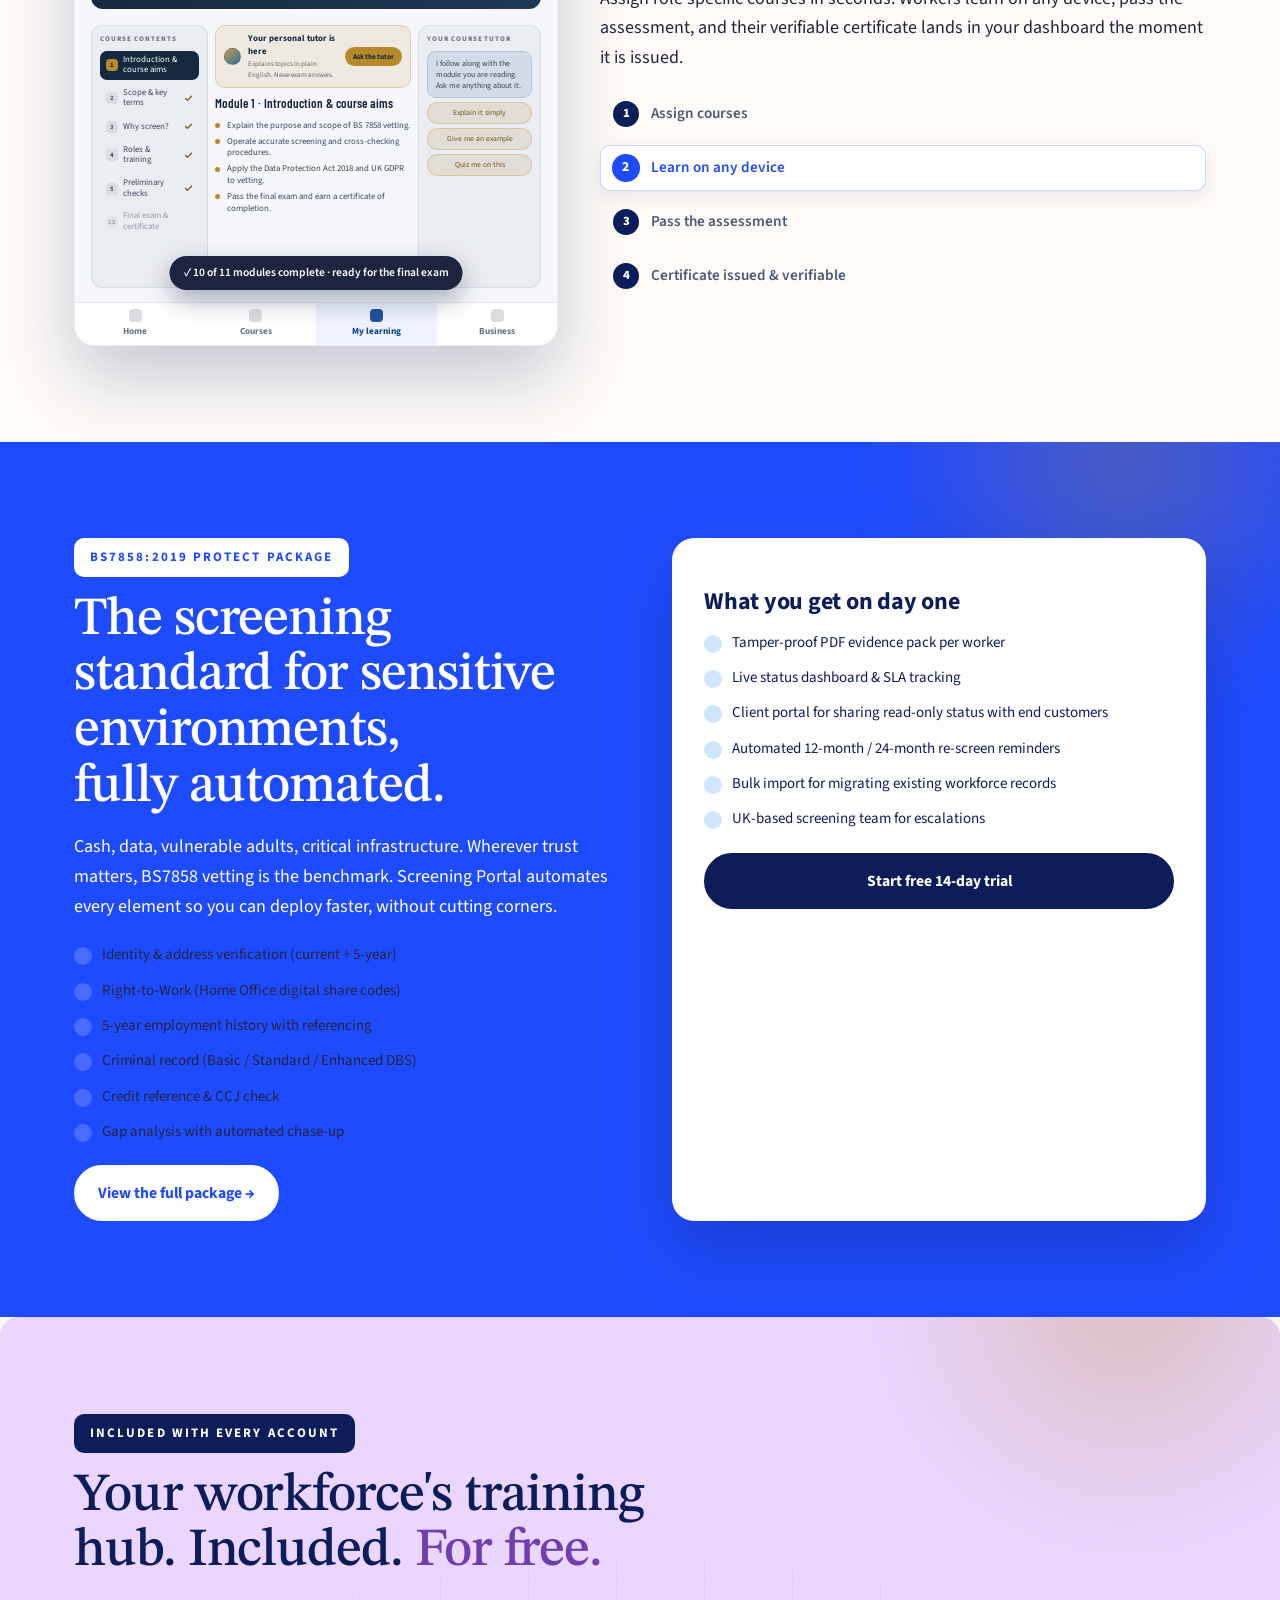
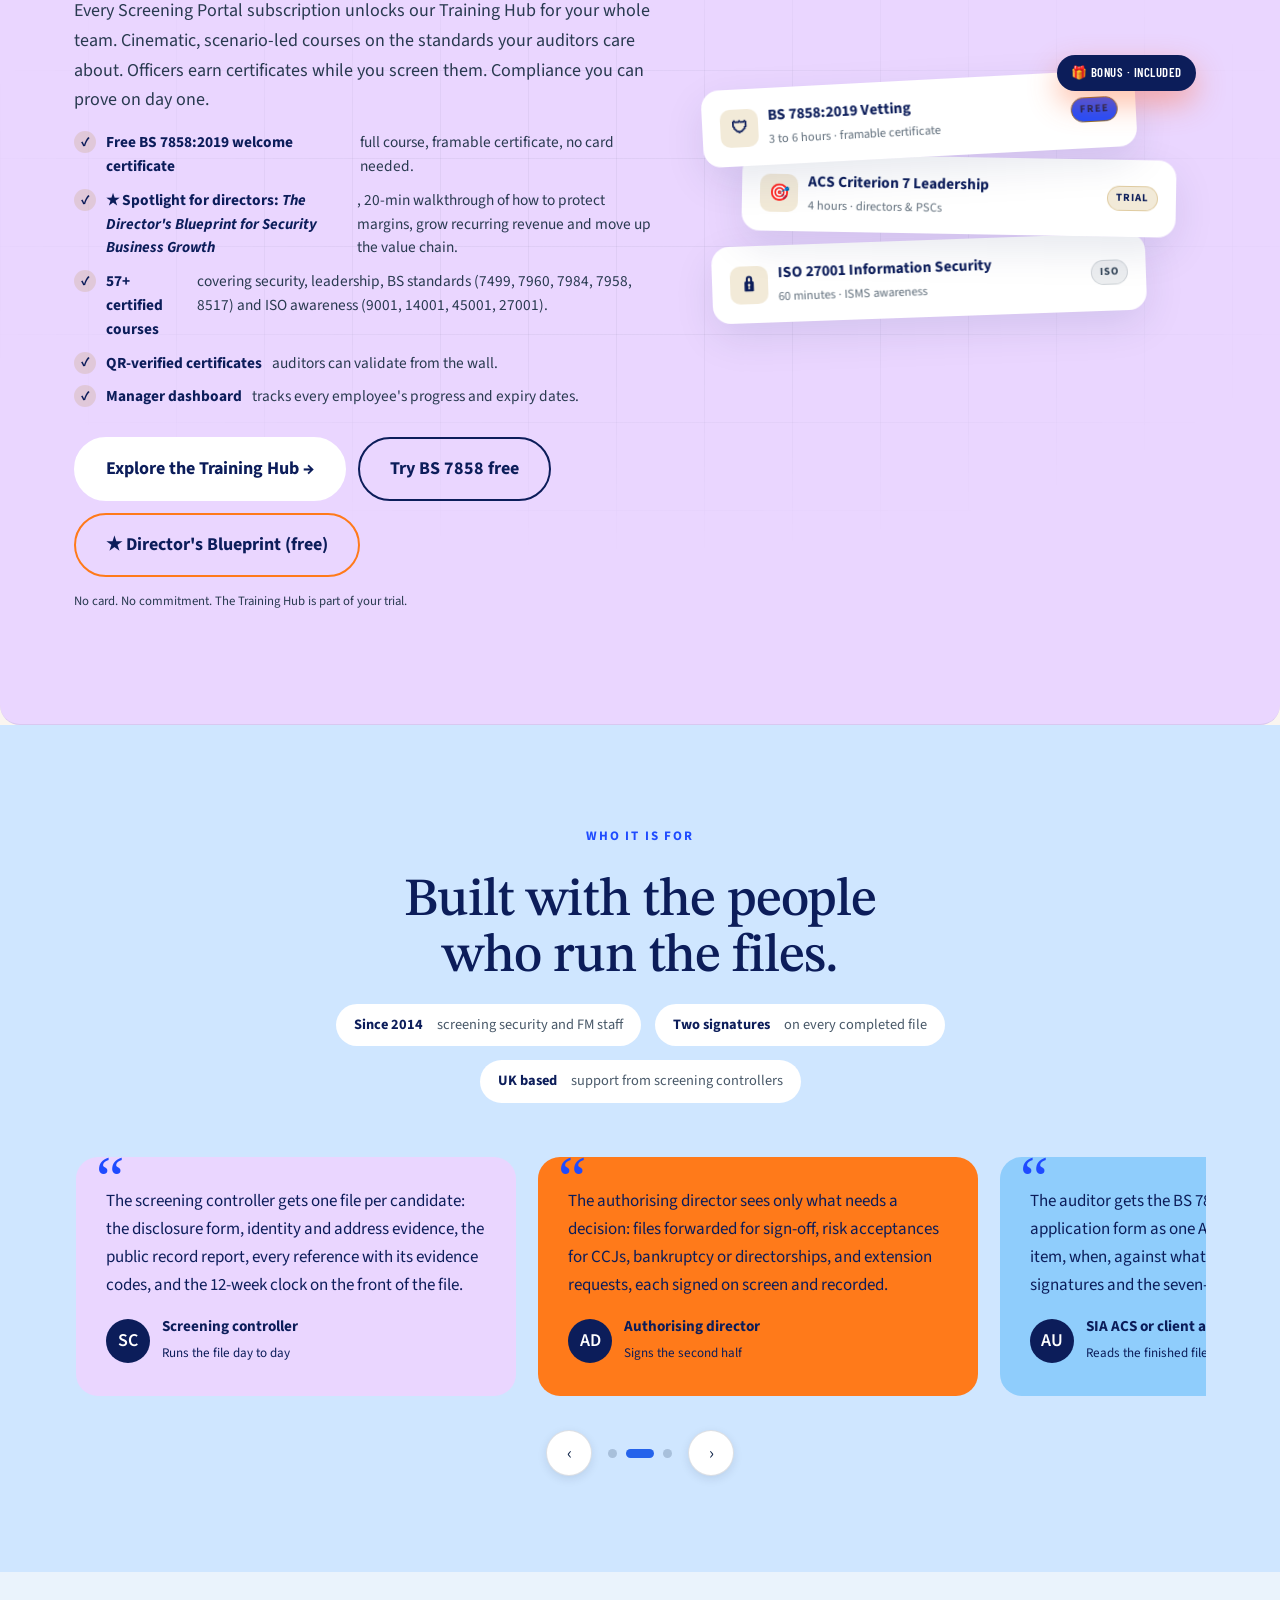
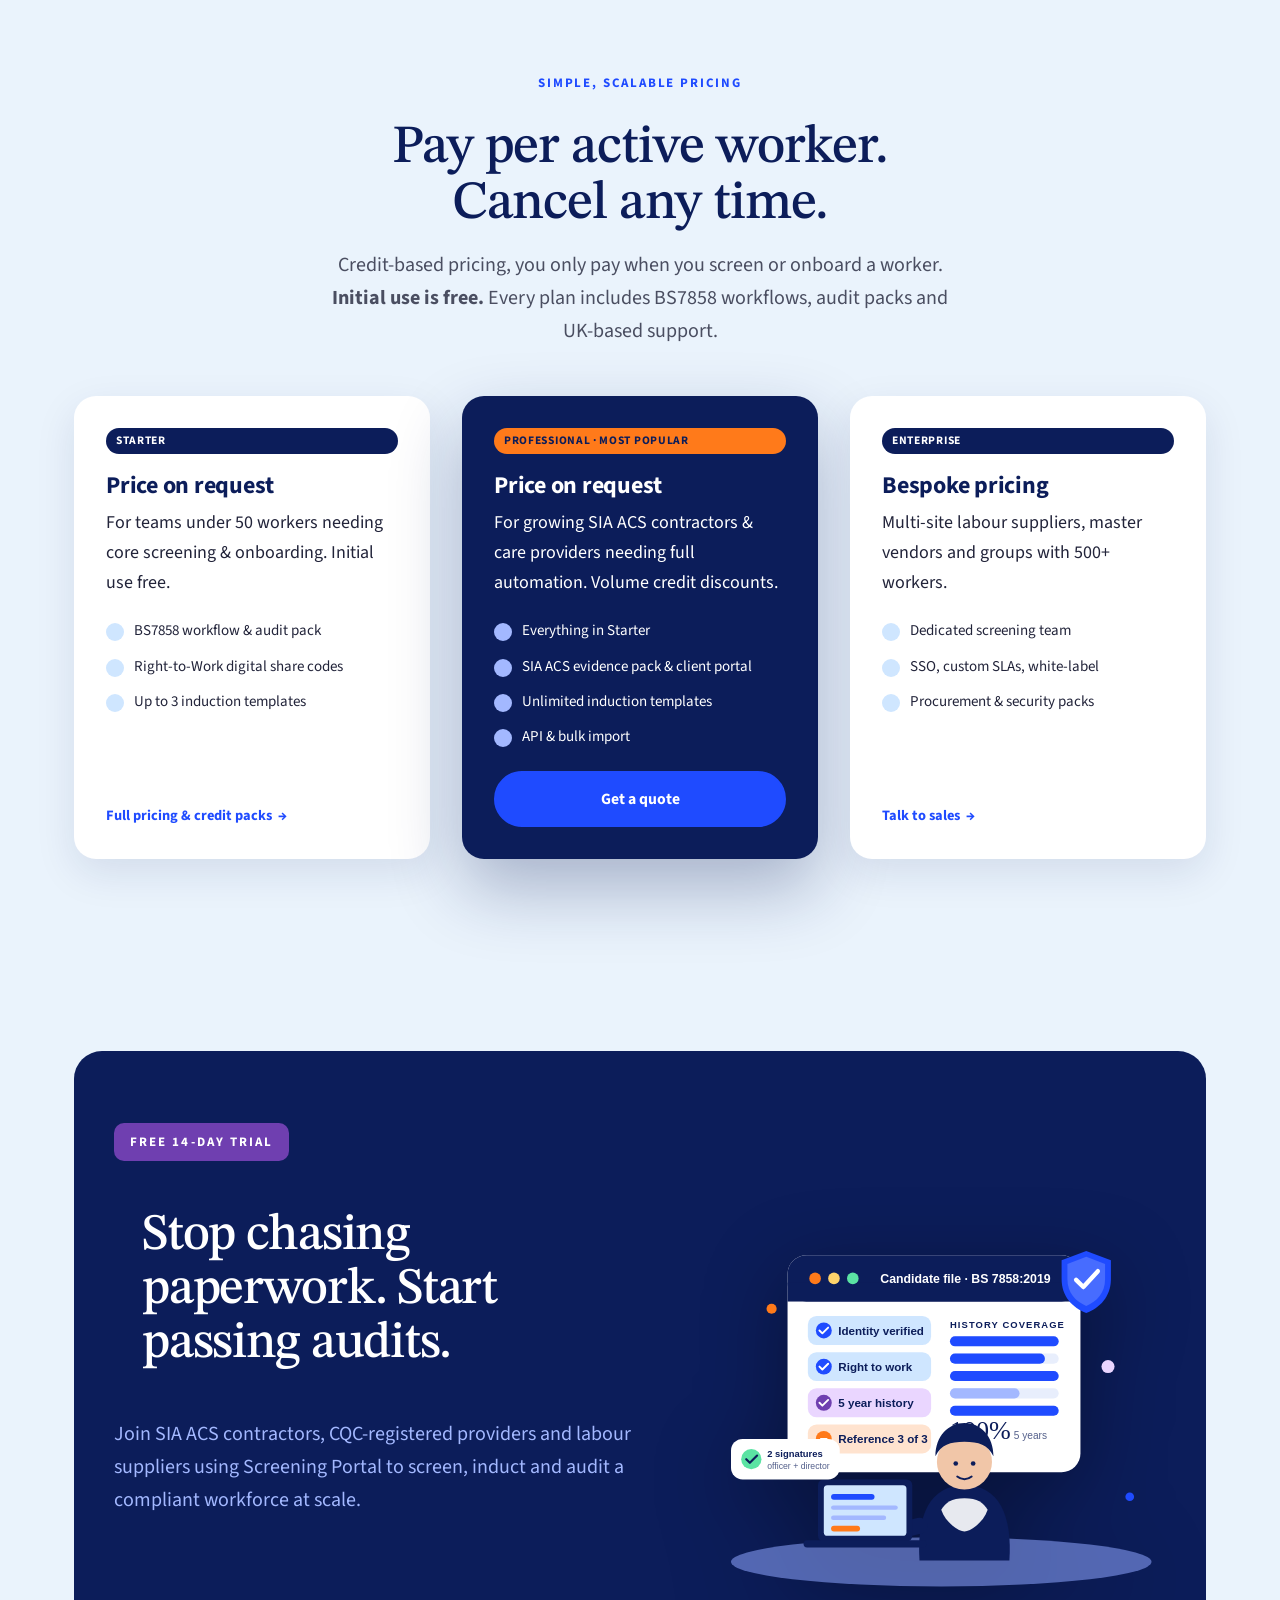
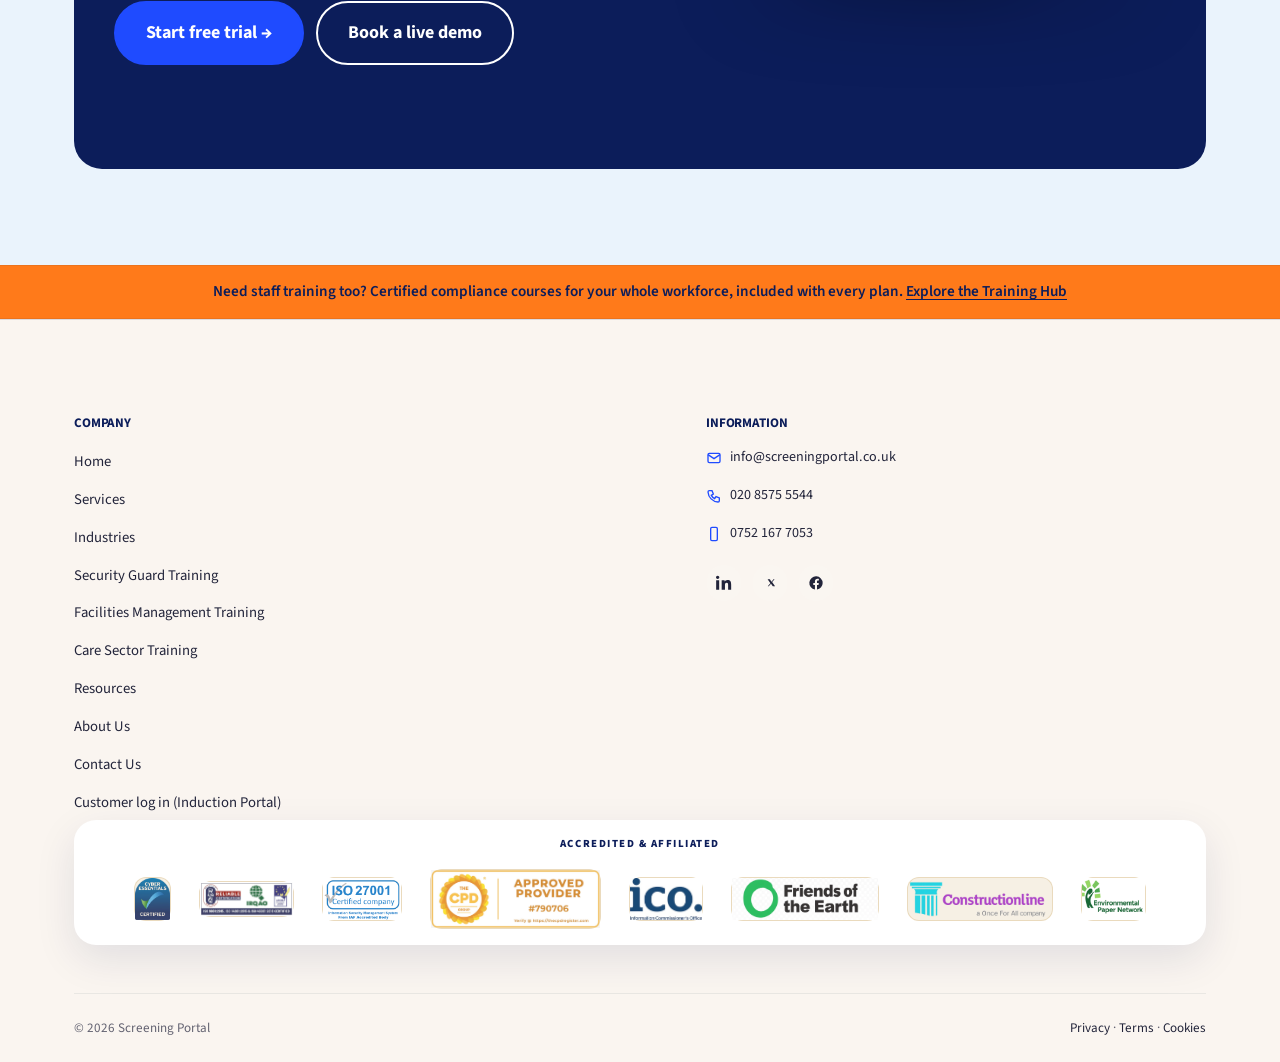
==== commit 22c4493b: "Training mock on the home rebranded to Screening Portal The animated Assign-training mock still wore" ====
--- a/index.html
+++ b/index.html
@@ -661,12 +661,12 @@
       <div class="demo-frame" aria-hidden="true">
         <div class="demo-chrome">
           <span class="cdot r"></span><span class="cdot y"></span><span class="cdot g"></span>
-          <span class="demo-url">🔒 <b>inductionportal.co.uk</b>/training</span>
+          <span class="demo-url">🔒 <b>screeningportal.co.uk</b>/training</span>
         </div>
         <div class="ip-demo ip-demo--tp" id="demo-training">
           <div class="tp-top">
             <span class="tp-logo"></span>
-            <span class="tp-word">INDUCTION PORTAL · TRAINING HUB</span>
+            <span class="tp-word">SCREENING PORTAL · TRAINING</span>
             <span class="tp-upgrade">Business plans ↗</span>
           </div>
           <div class="tp-stage">
@@ -766,7 +766,7 @@
               <div class="tpc">
                 <div class="tpc-head">
                   <span class="tpc-mark"></span>
-                  <span class="tpc-word"><b>INDUCTION PORTAL</b><small>TRAINING &amp; COMPLIANCE</small></span>
+                  <span class="tpc-word"><b>SCREENING PORTAL</b><small>TRAINING &amp; COMPLIANCE</small></span>
                   <span class="tpc-no"><small>CERTIFICATE NO</small><b>IP-FIRE-8Q2K1</b></span>
                 </div>
                 <small class="tpc-kicker">CERTIFICATE OF COMPLETION</small>
@@ -775,7 +775,7 @@
                 <div class="tpc-date">Issued 12 July 2026 · Valid 3 years</div>
                 <div class="tpc-foot">
                   <svg class="qr" viewBox="0 0 21 21"><path fill="#11264A" d="M0 0h7v7H0zM14 0h7v7h-7zM0 14h7v7H0zM2 2h3v3H2zM16 2h3v3h-3zM2 16h3v3H2zM9 0h2v2H9zM9 4h2v3H9zM12 9h3v2h-3zM9 9h2v2H9zM16 9h3v2h-3zM20 12h1v2h-1zM9 12h2v3H9zM12 13h2v2h-2zM14 16h2v2h-2zM17 14h2v2h-2zM9 16h2v2H9zM12 18h2v3h-2zM16 19h3v2h-3zM19 16h2v2h-2z"/></svg>
-                  <span class="tpc-verify">Verify at<br><b>inductionportal.co.uk/training/verify</b></span>
+                  <span class="tpc-verify">Verify at<br><b>screeningportal.co.uk/training/verify</b></span>
                   <span class="tpc-seal"><svg class="tk" viewBox="0 0 24 24" style="--at:.6s"><path d="M4 12l5 5 11-11"/></svg></span>
                 </div>
               </div>
